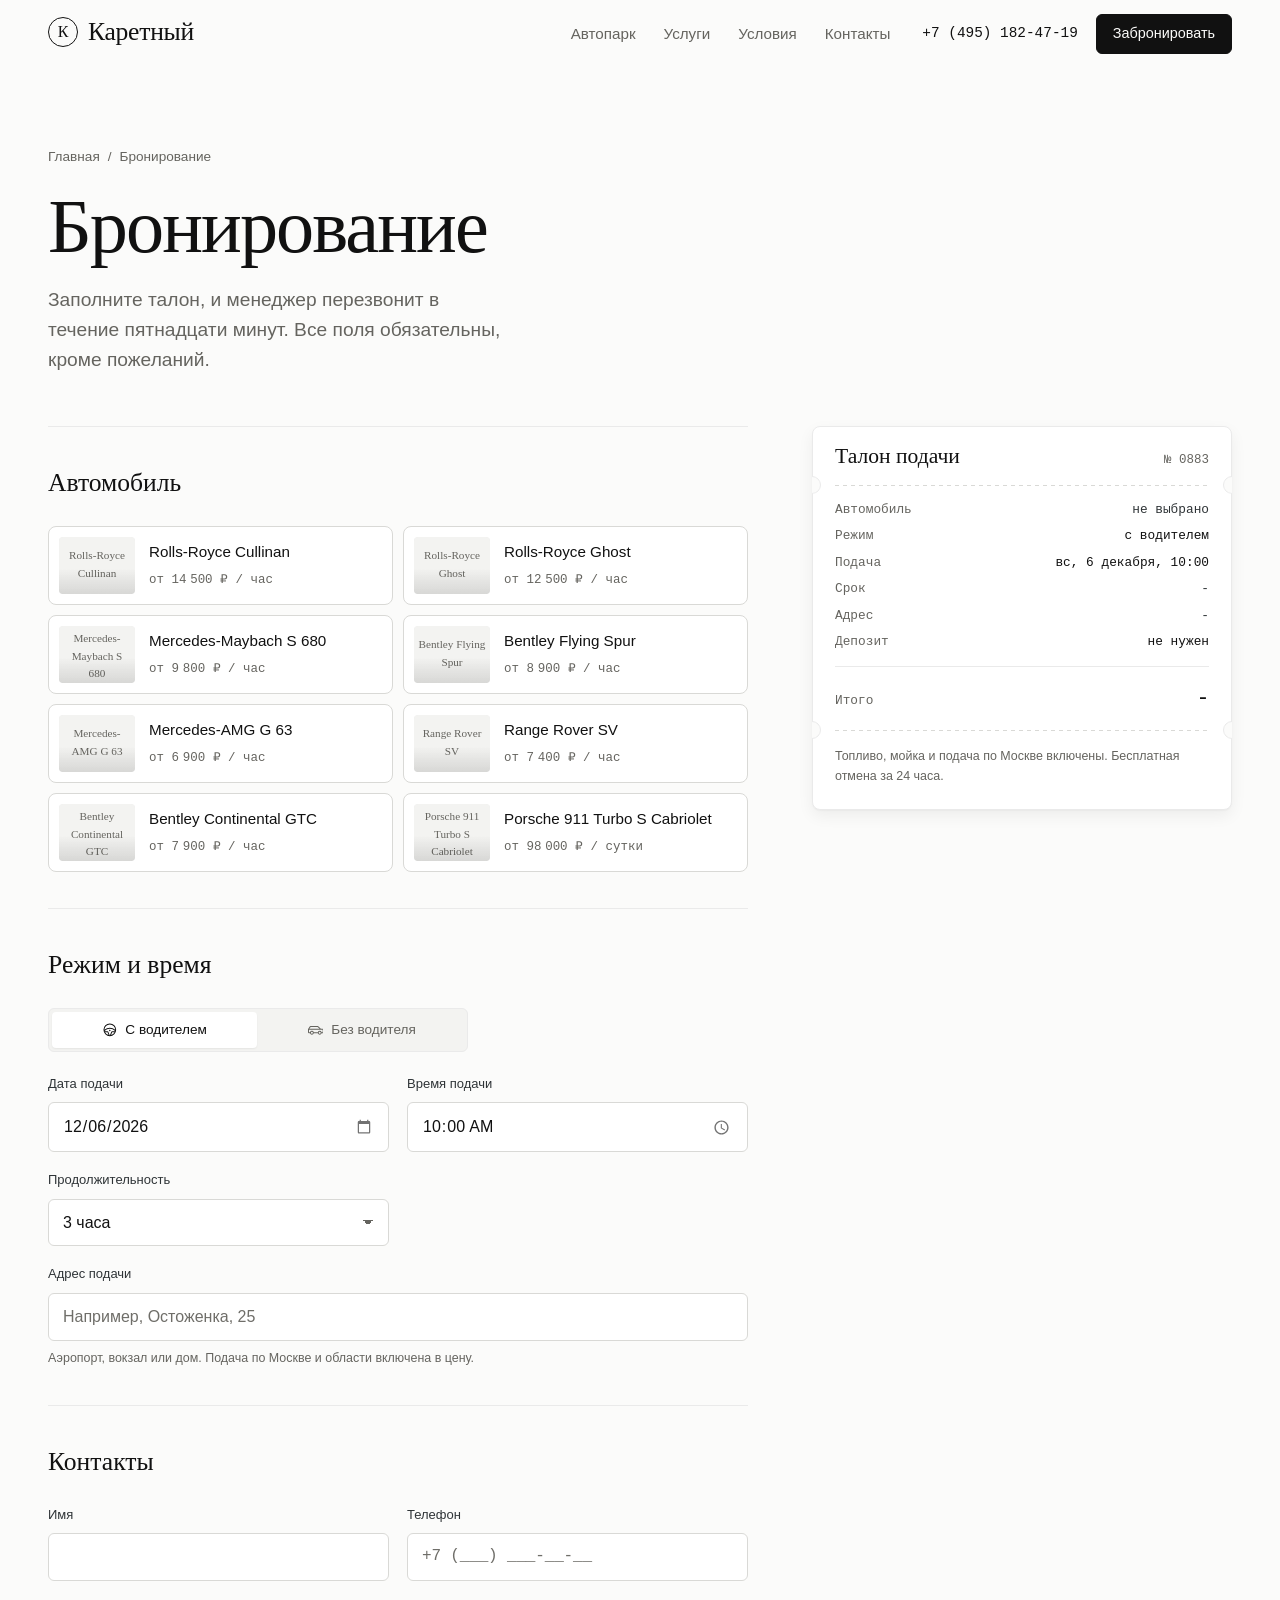
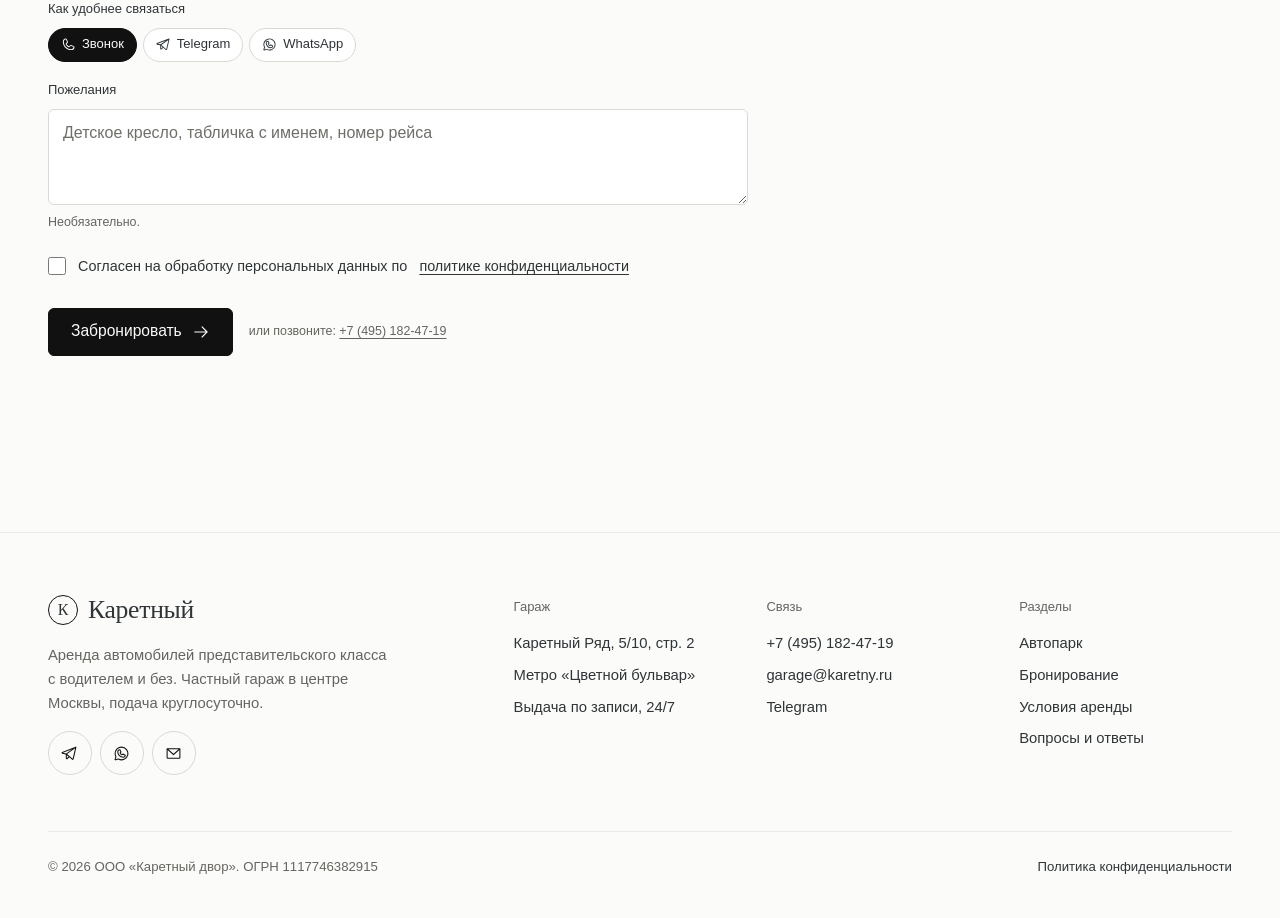
==== booking.html @ f40da9ba "Add Karetny premium car rental site Static HTML/CSS/JS site (no build step): home, fleet, car detail" ====
<!doctype html>
<html lang="ru">
<head>
<meta charset="utf-8">
<meta name="viewport" content="width=device-width, initial-scale=1, viewport-fit=cover">
<title>Бронирование | Каретный</title>
<meta name="description" content="Забронируйте автомобиль с водителем или без. Менеджер перезвонит в течение 15 минут.">
<meta name="theme-color" content="#fbfbfa" media="(prefers-color-scheme: light)">
<meta name="theme-color" content="#121315" media="(prefers-color-scheme: dark)">
<link rel="icon" href="data:image/svg+xml,%3Csvg xmlns='http://www.w3.org/2000/svg' viewBox='0 0 64 64'%3E%3Ccircle cx='32' cy='32' r='30' fill='%23fbfbfa' stroke='%23111' stroke-width='2'/%3E%3Ctext x='32' y='44' font-family='Georgia,serif' font-size='34' text-anchor='middle' fill='%23111'%3EК%3C/text%3E%3C/svg%3E">
<link rel="preload" href="assets/fonts/old-standard-tt-cyrillic-400-normal.woff2" as="font" type="font/woff2" crossorigin>
<link rel="preload" href="assets/fonts/onest-cyrillic-400-normal.woff2" as="font" type="font/woff2" crossorigin>
<link rel="stylesheet" href="assets/css/style.css">
<script>document.documentElement.classList.add("js");</script>
</head>
<body>
<a class="skip-link" href="#main">Перейти к содержанию</a>

<header class="site-header">
  <div class="container site-header__inner">
    <a class="wordmark" href="index.html" aria-label="Каретный, на главную"><span class="wordmark__mark" aria-hidden="true">К</span>Каретный</a>
    <nav class="nav" aria-label="Основная навигация">
      <a href="fleet.html">Автопарк</a>
      <a href="index.html#services">Услуги</a>
      <a href="terms.html">Условия</a>
      <a href="#contacts">Контакты</a>
    </nav>
    <div class="header-actions">
      <a class="header-phone" data-phone href="tel:+74951824719">+7 (495) 182-47-19</a>
      <a class="btn btn--sm" href="booking.html">Забронировать</a>
      <button class="menu-toggle" type="button" aria-controls="mobile-menu" aria-expanded="false"><span class="visually-hidden">Открыть меню</span></button>
    </div>
  </div>
</header>
<div class="mobile-menu" id="mobile-menu" inert>
  <a href="fleet.html">Автопарк</a>
  <a href="index.html#services">Услуги</a>
  <a href="terms.html">Условия</a>
  <a href="#contacts">Контакты</a>
  <a class="btn btn--block" href="booking.html">Забронировать</a>
  <a class="mobile-menu__phone" data-phone href="tel:+74951824719">+7 (495) 182-47-19</a>
</div>

<main id="main">
  <div class="container">
    <div class="page-head">
      <nav class="breadcrumbs" aria-label="Хлебные крошки"><a href="index.html">Главная</a><span aria-hidden="true">/</span><span aria-current="page">Бронирование</span></nav>
      <h1 class="display">Бронирование</h1>
      <p class="lead">Заполните талон, и менеджер перезвонит в течение пятнадцати минут. Все поля обязательны, кроме пожеланий.</p>
    </div>

    <div class="booking">
      <div>
        <form id="booking-form" novalidate>
          <div class="form-error-summary" role="alert"></div>

          <div class="form-block">
            <h2 class="form-block__title" id="car-title">Автомобиль</h2>
            <div class="field" data-field="car">
              <div class="car-picker" id="car-picker" role="radiogroup" aria-labelledby="car-title"></div>
              <p class="field__error" role="alert"></p>
            </div>
          </div>

          <div class="form-block">
            <h2 class="form-block__title">Режим и время</h2>
            <div class="segmented" role="radiogroup" aria-label="Режим аренды" style="max-width:420px">
              <label><input type="radio" name="mode" value="driver" checked><span><svg class="icon" aria-hidden="true"><use href="#i-steering-wheel"></use></svg>С водителем</span></label>
              <label><input type="radio" name="mode" value="self"><span><svg class="icon" aria-hidden="true"><use href="#i-car-profile"></use></svg>Без водителя</span></label>
            </div>
            <p class="field__hint" data-driver-note hidden>Этот автомобиль выдаётся только без водителя.</p>
            <div class="form-grid">
              <div class="field" data-field="date">
                <label class="field__label" for="b-date">Дата подачи</label>
                <input class="input" type="date" id="b-date" name="date" required>
                <p class="field__error" role="alert"></p>
              </div>
              <div class="field" data-field="time">
                <label class="field__label" for="b-time">Время подачи</label>
                <input class="input" type="time" id="b-time" name="time" step="900" required>
                <p class="field__error" role="alert"></p>
              </div>
              <div class="field">
                <label class="field__label" for="b-amount" data-amount-label>Продолжительность</label>
                <select class="select" id="b-amount" name="amount"></select>
              </div>
              <div class="field field--full" data-field="address">
                <label class="field__label" for="b-address">Адрес подачи</label>
                <input class="input" type="text" id="b-address" name="address" autocomplete="street-address" placeholder="Например, Остоженка, 25" required>
                <p class="field__hint">Аэропорт, вокзал или дом. Подача по Москве и области включена в цену.</p>
                <p class="field__error" role="alert"></p>
              </div>
            </div>
            <div class="field" data-field="license" data-self-block hidden>
              <label class="checkbox"><input type="checkbox" id="b-license" name="license"> Мне больше 25 лет, водительский стаж от 5 лет</label>
              <p class="field__error" role="alert"></p>
            </div>
          </div>

          <div class="form-block">
            <h2 class="form-block__title">Контакты</h2>
            <div class="form-grid">
              <div class="field" data-field="name">
                <label class="field__label" for="b-name">Имя</label>
                <input class="input" type="text" id="b-name" name="name" autocomplete="name" required>
                <p class="field__error" role="alert"></p>
              </div>
              <div class="field" data-field="phone">
                <label class="field__label" for="b-phone">Телефон</label>
                <input class="input mono" type="tel" id="b-phone" name="phone" autocomplete="tel" inputmode="tel" placeholder="+7 (___) ___-__-__" required>
                <p class="field__error" role="alert"></p>
              </div>
              <div class="field field--full">
                <span class="field__label" id="contact-label">Как удобнее связаться</span>
                <div class="chips" role="radiogroup" aria-labelledby="contact-label">
                  <label class="chip"><input type="radio" name="contact" value="phone" checked><span><svg class="icon" aria-hidden="true"><use href="#i-phone"></use></svg>Звонок</span></label>
                  <label class="chip"><input type="radio" name="contact" value="telegram"><span><svg class="icon" aria-hidden="true"><use href="#i-telegram-logo"></use></svg>Telegram</span></label>
                  <label class="chip"><input type="radio" name="contact" value="whatsapp"><span><svg class="icon" aria-hidden="true"><use href="#i-whatsapp-logo"></use></svg>WhatsApp</span></label>
                </div>
              </div>
              <div class="field field--full">
                <label class="field__label" for="b-comment">Пожелания</label>
                <textarea class="textarea" id="b-comment" name="comment" placeholder="Детское кресло, табличка с именем, номер рейса"></textarea>
                <p class="field__hint">Необязательно.</p>
              </div>
            </div>
            <div class="field" data-field="consent">
              <label class="checkbox"><input type="checkbox" id="b-consent" name="consent"> Согласен на обработку персональных данных по <a href="terms.html#privacy">политике конфиденциальности</a></label>
              <p class="field__error" role="alert"></p>
            </div>
            <div class="form-actions">
              <button class="btn" type="submit">Забронировать <svg class="icon icon--arrow" aria-hidden="true"><use href="#i-arrow-right"></use></svg></button>
              <span class="field__hint">или позвоните: <a data-phone href="tel:+74951824719">+7 (495) 182-47-19</a></span>
            </div>
          </div>
        </form>

        <div class="success" id="booking-success" aria-live="polite">
          <span class="success__icon"><svg class="icon icon--lg" aria-hidden="true"><use href="#i-check"></use></svg></span>
          <h2 class="h2">Заявка принята</h2>
          <p class="body-muted"><span data-success-car></span>, <span data-success-when></span>. Менеджер перезвонит на номер <span class="mono" data-success-phone></span> в течение пятнадцати минут и подтвердит подачу.</p>
          <div class="hero__actions">
            <a class="btn btn--ghost" href="fleet.html">Вернуться к автопарку</a>
          </div>
        </div>
      </div>

      <aside class="booking__aside" aria-label="Талон подачи">
        <div class="slip" id="booking-slip">
          <span class="slip__stamp" aria-hidden="true">ПРИНЯТО</span>
          <div class="slip__head">
            <span class="slip__title">Талон подачи</span>
            <span class="slip__no" data-slip-no>№ 0000</span>
          </div>
          <div class="slip__perf" aria-hidden="true"></div>
          <div class="slip__lines" aria-live="polite">
            <div class="slip__line" data-line="car"><span>Автомобиль</span><span>не выбрано</span></div>
            <div class="slip__line" data-line="mode"><span>Режим</span><span>-</span></div>
            <div class="slip__line" data-line="when"><span>Подача</span><span>-</span></div>
            <div class="slip__line" data-line="amount"><span>Срок</span><span>-</span></div>
            <div class="slip__line" data-line="address"><span>Адрес</span><span>-</span></div>
            <div class="slip__line" data-line="deposit"><span>Депозит</span><span>-</span></div>
            <div class="slip__total">
              <span class="slip__total-label">Итого</span>
              <span class="slip__total-value" data-total>-</span>
            </div>
          </div>
          <div class="slip__perf" aria-hidden="true"></div>
          <div class="slip__foot">
            <p class="slip__note">Топливо, мойка и подача по Москве включены. Бесплатная отмена за 24 часа.</p>
          </div>
        </div>
      </aside>
    </div>
  </div>
</main>

<footer class="site-footer" id="contacts">
  <div class="container">
    <div class="site-footer__grid">
      <div class="site-footer__about">
        <a class="wordmark" href="index.html" aria-label="Каретный, на главную"><span class="wordmark__mark" aria-hidden="true">К</span>Каретный</a>
        <p>Аренда автомобилей представительского класса с водителем и без. Частный гараж в центре Москвы, подача круглосуточно.</p>
        <div class="socials">
          <a data-telegram href="https://t.me/karetny_garage" aria-label="Написать в Telegram"><svg class="icon" aria-hidden="true"><use href="#i-telegram-logo"></use></svg></a>
          <a data-whatsapp href="https://wa.me/74951824719" aria-label="Написать в WhatsApp"><svg class="icon" aria-hidden="true"><use href="#i-whatsapp-logo"></use></svg></a>
          <a href="mailto:garage@karetny.ru" aria-label="Написать на почту"><svg class="icon" aria-hidden="true"><use href="#i-envelope-simple"></use></svg></a>
        </div>
      </div>
      <div>
        <h2>Гараж</h2>
        <ul>
          <li>Каретный Ряд, 5/10, стр. 2</li>
          <li>Метро «Цветной бульвар»</li>
          <li>Выдача по записи, 24/7</li>
        </ul>
      </div>
      <div>
        <h2>Связь</h2>
        <ul>
          <li><a data-phone href="tel:+74951824719">+7 (495) 182-47-19</a></li>
          <li><a data-email href="mailto:garage@karetny.ru">garage@karetny.ru</a></li>
          <li><a data-telegram href="https://t.me/karetny_garage">Telegram</a></li>
        </ul>
      </div>
      <div>
        <h2>Разделы</h2>
        <ul>
          <li><a href="fleet.html">Автопарк</a></li>
          <li><a href="booking.html">Бронирование</a></li>
          <li><a href="terms.html">Условия аренды</a></li>
          <li><a href="terms.html#faq">Вопросы и ответы</a></li>
        </ul>
      </div>
    </div>
    <div class="site-footer__bottom">
      <span>© <span data-year>2026</span> ООО «Каретный двор». ОГРН 1117746382915</span>
      <a href="terms.html#privacy">Политика конфиденциальности</a>
    </div>
  </div>
</footer>

<script src="assets/js/icons.js"></script>
<script src="assets/js/data.js"></script>
<script src="assets/js/main.js"></script>
</body>
</html>
---- assets/css/style.css ----
/* «Каретный» - stylesheet
   Fonts: Old Standard TT (display), Onest (UI), JetBrains Mono (slip data). All OFL, self-hosted. */

@font-face { font-family: "Old Standard"; src: url("../fonts/old-standard-tt-cyrillic-400-normal.woff2") format("woff2"); font-weight: 400; font-style: normal; font-display: swap; unicode-range: U+0301, U+0400-045F, U+0490-0491, U+04B0-04B1, U+2116; }
@font-face { font-family: "Old Standard"; src: url("../fonts/old-standard-tt-latin-400-normal.woff2") format("woff2"); font-weight: 400; font-style: normal; font-display: swap; unicode-range: U+0000-00FF, U+0131, U+0152-0153, U+02BB-02BC, U+02C6, U+02DA, U+02DC, U+2000-206F, U+20AC, U+2122, U+2212, U+FEFF, U+FFFD; }
@font-face { font-family: "Old Standard"; src: url("../fonts/old-standard-tt-cyrillic-400-italic.woff2") format("woff2"); font-weight: 400; font-style: italic; font-display: swap; unicode-range: U+0301, U+0400-045F, U+0490-0491, U+04B0-04B1, U+2116; }
@font-face { font-family: "Old Standard"; src: url("../fonts/old-standard-tt-latin-400-italic.woff2") format("woff2"); font-weight: 400; font-style: italic; font-display: swap; unicode-range: U+0000-00FF, U+0131, U+0152-0153, U+02BB-02BC, U+02C6, U+02DA, U+02DC, U+2000-206F, U+20AC, U+2122, U+2212, U+FEFF, U+FFFD; }
@font-face { font-family: "Old Standard"; src: url("../fonts/old-standard-tt-cyrillic-700-normal.woff2") format("woff2"); font-weight: 700; font-style: normal; font-display: swap; unicode-range: U+0301, U+0400-045F, U+0490-0491, U+04B0-04B1, U+2116; }
@font-face { font-family: "Old Standard"; src: url("../fonts/old-standard-tt-latin-700-normal.woff2") format("woff2"); font-weight: 700; font-style: normal; font-display: swap; unicode-range: U+0000-00FF, U+0131, U+0152-0153, U+02BB-02BC, U+02C6, U+02DA, U+02DC, U+2000-206F, U+20AC, U+2122, U+2212, U+FEFF, U+FFFD; }

@font-face { font-family: "Onest"; src: url("../fonts/onest-cyrillic-400-normal.woff2") format("woff2"); font-weight: 400; font-display: swap; unicode-range: U+0301, U+0400-045F, U+0490-0491, U+04B0-04B1, U+2116; }
@font-face { font-family: "Onest"; src: url("../fonts/onest-latin-400-normal.woff2") format("woff2"); font-weight: 400; font-display: swap; unicode-range: U+0000-00FF, U+0131, U+0152-0153, U+02BB-02BC, U+02C6, U+02DA, U+02DC, U+2000-206F, U+20AC, U+2122, U+2212, U+FEFF, U+FFFD; }
@font-face { font-family: "Onest"; src: url("../fonts/onest-latin-ext-400-normal.woff2") format("woff2"); font-weight: 400; font-display: swap; unicode-range: U+0100-02BA, U+20A0-20AB, U+20AD-20C0, U+2113; }
@font-face { font-family: "Onest"; src: url("../fonts/onest-cyrillic-500-normal.woff2") format("woff2"); font-weight: 500; font-display: swap; unicode-range: U+0301, U+0400-045F, U+0490-0491, U+04B0-04B1, U+2116; }
@font-face { font-family: "Onest"; src: url("../fonts/onest-latin-500-normal.woff2") format("woff2"); font-weight: 500; font-display: swap; unicode-range: U+0000-00FF, U+0131, U+0152-0153, U+02BB-02BC, U+02C6, U+02DA, U+02DC, U+2000-206F, U+20AC, U+2122, U+2212, U+FEFF, U+FFFD; }
@font-face { font-family: "Onest"; src: url("../fonts/onest-latin-ext-500-normal.woff2") format("woff2"); font-weight: 500; font-display: swap; unicode-range: U+0100-02BA, U+20A0-20AB, U+20AD-20C0, U+2113; }
@font-face { font-family: "Onest"; src: url("../fonts/onest-cyrillic-600-normal.woff2") format("woff2"); font-weight: 600; font-display: swap; unicode-range: U+0301, U+0400-045F, U+0490-0491, U+04B0-04B1, U+2116; }
@font-face { font-family: "Onest"; src: url("../fonts/onest-latin-600-normal.woff2") format("woff2"); font-weight: 600; font-display: swap; unicode-range: U+0000-00FF, U+0131, U+0152-0153, U+02BB-02BC, U+02C6, U+02DA, U+02DC, U+2000-206F, U+20AC, U+2122, U+2212, U+FEFF, U+FFFD; }
@font-face { font-family: "Onest"; src: url("../fonts/onest-latin-ext-600-normal.woff2") format("woff2"); font-weight: 600; font-display: swap; unicode-range: U+0100-02BA, U+20A0-20AB, U+20AD-20C0, U+2113; }

@font-face { font-family: "JetBrains Mono"; src: url("../fonts/jetbrains-mono-cyrillic-400-normal.woff2") format("woff2"); font-weight: 400; font-display: swap; unicode-range: U+0301, U+0400-045F, U+0490-0491, U+04B0-04B1, U+2116; }
@font-face { font-family: "JetBrains Mono"; src: url("../fonts/jetbrains-mono-latin-400-normal.woff2") format("woff2"); font-weight: 400; font-display: swap; unicode-range: U+0000-00FF, U+0131, U+0152-0153, U+02BB-02BC, U+02C6, U+02DA, U+02DC, U+2000-206F, U+20AC, U+2122, U+2212, U+FEFF, U+FFFD; }
@font-face { font-family: "JetBrains Mono"; src: url("../fonts/jetbrains-mono-latin-ext-400-normal.woff2") format("woff2"); font-weight: 400; font-display: swap; unicode-range: U+0100-02BA, U+20A0-20AB, U+20AD-20C0, U+2113; }
@font-face { font-family: "JetBrains Mono"; src: url("../fonts/jetbrains-mono-cyrillic-500-normal.woff2") format("woff2"); font-weight: 500; font-display: swap; unicode-range: U+0301, U+0400-045F, U+0490-0491, U+04B0-04B1, U+2116; }
@font-face { font-family: "JetBrains Mono"; src: url("../fonts/jetbrains-mono-latin-500-normal.woff2") format("woff2"); font-weight: 500; font-display: swap; unicode-range: U+0000-00FF, U+0131, U+0152-0153, U+02BB-02BC, U+02C6, U+02DA, U+02DC, U+2000-206F, U+20AC, U+2122, U+2212, U+FEFF, U+FFFD; }
@font-face { font-family: "JetBrains Mono"; src: url("../fonts/jetbrains-mono-latin-ext-500-normal.woff2") format("woff2"); font-weight: 500; font-display: swap; unicode-range: U+0100-02BA, U+20A0-20AB, U+20AD-20C0, U+2113; }

/* ---------- Tokens ---------- */
:root {
  --bg: #fbfbfa;
  --surface: #ffffff;
  --surface-2: #f3f3f1;
  --line: #eaeaea;
  --line-strong: #d9d9d6;
  --ink: #111111;
  --ink-2: #2f3437;
  --muted: #65645f;
  --accent: #2440b3;
  --ink-hover: #333333;
  --placeholder: #6f6e69;
  --accent-ink: #ffffff;
  --accent-soft: #e8ecfa;
  --error: #9f2f2d;
  --error-soft: #fdebec;
  --ok-soft: #edf3ec;
  --ok: #346538;
  --shadow: 0 1px 2px rgb(17 17 17 / 0.03), 0 8px 24px rgb(17 17 17 / 0.04);
  --shadow-lift: 0 1px 2px rgb(17 17 17 / 0.04), 0 6px 16px rgb(17 17 17 / 0.06);

  --font-display: "Old Standard", "Times New Roman", serif;
  --font-ui: "Onest", "Helvetica Neue", Arial, sans-serif;
  --font-mono: "JetBrains Mono", ui-monospace, "SF Mono", Menlo, monospace;

  --radius-card: 8px;
  --radius-control: 6px;

  --container: 1320px;
  --gutter: clamp(16px, 4vw, 48px);
  --section: clamp(88px, 11vw, 160px);
  --nav-h: 68px;
  --ease: cubic-bezier(0.16, 1, 0.3, 1);

  /* z-index scale */
  --z-header: 20;
  --z-menu: 30;
  --z-toast: 40;

  color-scheme: light;
}

@media (prefers-color-scheme: dark) {
  :root {
    --bg: #121315;
    --surface: #18191c;
    --surface-2: #1f2024;
    --line: #2a2b30;
    --line-strong: #3a3b41;
    --ink: #eeeeec;
    --ink-2: #d6d6d3;
    --muted: #a3a29d;
    --accent: #8ea2ff;
    --ink-hover: #d6d6d3;
    --placeholder: #8d8c87;
    --accent-ink: #0e1330;
    --accent-soft: #1d2340;
    --error: #ff9b98;
    --error-soft: #3a1d1e;
    --ok-soft: #1c2a1d;
    --ok: #9fd1a3;
    --shadow: 0 1px 2px rgb(0 0 0 / 0.3), 0 8px 24px rgb(0 0 0 / 0.25);
    --shadow-lift: 0 1px 2px rgb(0 0 0 / 0.3), 0 6px 16px rgb(0 0 0 / 0.35);
    color-scheme: dark;
  }
}

/* ---------- Base ---------- */
*, *::before, *::after { box-sizing: border-box; }
html { -webkit-text-size-adjust: 100%; scroll-padding-top: calc(var(--nav-h) + 16px); }
body {
  margin: 0;
  background: var(--bg);
  color: var(--ink-2);
  font-family: var(--font-ui);
  font-size: 16px;
  line-height: 1.6;
  font-feature-settings: "ss01", "cv11";
  -webkit-font-smoothing: antialiased;
  text-rendering: optimizeLegibility;
}
img { display: block; max-width: 100%; height: auto; }
a { color: inherit; text-decoration-thickness: 1px; text-underline-offset: 0.22em; }
button, input, select, textarea { font: inherit; color: inherit; }
h1, h2, h3, h4 { margin: 0; color: var(--ink); font-weight: 400; text-wrap: balance; }
p { margin: 0; text-wrap: pretty; }
ul, ol { margin: 0; padding: 0; list-style: none; }
::selection { background: var(--accent); color: var(--accent-ink); }
:focus-visible { outline: 2px solid var(--accent); outline-offset: 3px; border-radius: 2px; }
html { scrollbar-color: var(--line-strong) transparent; scrollbar-width: thin; }
::-webkit-scrollbar { width: 10px; height: 10px; }
::-webkit-scrollbar-thumb { background: var(--line-strong); border-radius: 10px; border: 3px solid var(--bg); }
::-webkit-scrollbar-track { background: transparent; }

.skip-link {
  position: absolute; left: 16px; top: -60px; z-index: 100;
  background: var(--ink); color: var(--bg); padding: 10px 16px; border-radius: var(--radius-control);
  text-decoration: none; transition: top 0.2s var(--ease);
}
.skip-link:focus { top: 12px; }

[hidden] { display: none !important; }
.visually-hidden {
  position: absolute !important; width: 1px; height: 1px; padding: 0; margin: -1px;
  overflow: hidden; clip: rect(0 0 0 0); white-space: nowrap; border: 0;
}

.container { width: 100%; max-width: var(--container); margin-inline: auto; padding-inline: var(--gutter); }
.mono { font-family: var(--font-mono); font-feature-settings: "zero" 0; font-variant-numeric: tabular-nums; letter-spacing: -0.01em; }
.icon { width: 1.15em; height: 1.15em; fill: currentColor; flex: none; }
.icon--lg { width: 1.5em; height: 1.5em; }

/* ---------- Type scale ---------- */
.display {
  font-family: var(--font-display);
  font-weight: 400;
  font-size: clamp(2.6rem, 1.4rem + 4.2vw, 5.4rem);
  line-height: 1.02;
  letter-spacing: -0.025em;
  color: var(--ink);
}
.display em { font-style: italic; }
.h2 {
  font-family: var(--font-display);
  font-size: clamp(2rem, 1.3rem + 2.4vw, 3.5rem);
  line-height: 1.08;
  letter-spacing: -0.02em;
}
.h3 {
  font-family: var(--font-display);
  font-size: clamp(1.5rem, 1.2rem + 0.9vw, 2rem);
  line-height: 1.15;
  letter-spacing: -0.015em;
}
.lead { font-size: clamp(1.05rem, 1rem + 0.3vw, 1.2rem); color: var(--muted); max-width: 46ch; line-height: 1.55; }
.body-muted { color: var(--muted); max-width: 62ch; }
.label {
  font-size: 0.8125rem; font-weight: 500; color: var(--ink-2);
}

/* ---------- Buttons ---------- */
.btn {
  --btn-bg: var(--ink);
  --btn-fg: var(--bg);
  display: inline-flex; align-items: center; justify-content: center; gap: 10px;
  min-height: 48px; padding: 0 22px;
  border: 1px solid var(--btn-bg); border-radius: var(--radius-control);
  background: var(--btn-bg); color: var(--btn-fg);
  font-weight: 500; font-size: 0.975rem; text-decoration: none; white-space: nowrap;
  cursor: pointer;
  transition: background-color 0.2s var(--ease), border-color 0.2s var(--ease), color 0.2s var(--ease), transform 0.15s var(--ease);
}
.btn:hover { --btn-bg: var(--ink-hover); }
.btn:active { transform: scale(0.98); }
.btn .icon { transition: transform 0.3s var(--ease); }
.btn:hover .icon--arrow { transform: translateX(3px); }
.btn--ghost { --btn-bg: transparent; --btn-fg: var(--ink); border-color: var(--line-strong); }
.btn--ghost:hover { --btn-bg: var(--surface-2); border-color: var(--line-strong); }
.btn--block { width: 100%; }
.btn--sm { min-height: 40px; padding: 0 16px; font-size: 0.9rem; }
.btn[disabled], .btn[aria-disabled="true"] { opacity: 0.45; cursor: not-allowed; transform: none; }

.link-arrow {
  display: inline-flex; align-items: center; gap: 8px; color: var(--ink); font-weight: 500; text-decoration: none;
  border-bottom: 1px solid var(--line-strong); padding-bottom: 2px;
  transition: border-color 0.2s var(--ease), gap 0.3s var(--ease);
}
.link-arrow:hover { border-color: var(--ink); gap: 12px; }

/* ---------- Header ---------- */
.site-header {
  position: sticky; top: 0; z-index: var(--z-header);
  background: color-mix(in srgb, var(--bg) 88%, transparent);
  -webkit-backdrop-filter: saturate(160%) blur(12px);
  backdrop-filter: saturate(160%) blur(12px);
  border-bottom: 1px solid transparent;
  transition: border-color 0.3s var(--ease);
}
.site-header.is-stuck { border-bottom-color: var(--line); }
.site-header__inner { height: var(--nav-h); display: flex; align-items: center; gap: 32px; }
.wordmark {
  display: inline-flex; align-items: baseline; gap: 10px; text-decoration: none; color: var(--ink);
  font-family: var(--font-display); font-size: 1.6rem; letter-spacing: -0.01em; line-height: 1;
}
.wordmark__mark {
  display: inline-grid; place-items: center; width: 30px; height: 30px; border-radius: 50%;
  border: 1px solid var(--ink); font-size: 1rem; transform: translateY(-3px);
}
.nav { display: flex; gap: 28px; margin-left: auto; }
.nav a {
  text-decoration: none; color: var(--muted); font-size: 0.95rem; font-weight: 500;
  transition: color 0.2s var(--ease); position: relative;
}
.nav a:hover, .nav a[aria-current="page"] { color: var(--ink); }
.nav a[aria-current="page"]::after {
  content: ""; position: absolute; left: 0; right: 0; bottom: -6px; height: 1px; background: var(--ink);
}
.header-actions { display: flex; align-items: center; gap: 18px; }
.header-phone { font-family: var(--font-mono); font-size: 0.9rem; color: var(--ink); text-decoration: none; white-space: nowrap; }
.header-phone:hover { text-decoration: underline; }
.menu-toggle {
  display: none; width: 44px; height: 44px; border: 1px solid var(--line-strong); border-radius: var(--radius-control);
  background: transparent; align-items: center; justify-content: center; cursor: pointer;
}
.mobile-menu {
  position: fixed; inset: var(--nav-h) 0 0 0; z-index: var(--z-menu);
  background: var(--bg); padding: 24px var(--gutter) 40px;
  display: flex; flex-direction: column; gap: 4px;
  opacity: 0; visibility: hidden; transform: translateY(-8px);
  transition: opacity 0.3s var(--ease), transform 0.3s var(--ease), visibility 0s linear 0.3s;
}
.mobile-menu.is-open { opacity: 1; visibility: visible; transform: none; transition-delay: 0s; }
.mobile-menu a:not(.btn) {
  font-family: var(--font-display); font-size: 2rem; color: var(--ink); text-decoration: none;
  padding: 12px 0; border-bottom: 1px solid var(--line);
}
.mobile-menu .btn { margin-top: 28px; }
.mobile-menu__phone { margin-top: 20px; font-family: var(--font-mono); color: var(--ink); }

@media (max-width: 1080px) {
  .header-phone { display: none; }
}
@media (max-width: 860px) {
  .nav, .header-actions .btn { display: none; }
  .menu-toggle { display: inline-flex; }
  .header-actions { margin-left: auto; }
}

/* ---------- Media frames ---------- */
.frame {
  position: relative; overflow: hidden; border-radius: var(--radius-card);
  background: var(--surface-2);
  isolation: isolate;
}
.frame img { width: 100%; height: 100%; object-fit: cover; }
.frame::after {
  /* faint warm grain so photography sits in the monochrome page */
  content: ""; position: absolute; inset: 0; pointer-events: none; z-index: 1;
  background: linear-gradient(180deg, rgb(17 17 17 / 0) 55%, rgb(17 17 17 / 0.12));
  mix-blend-mode: multiply;
}
.frame.is-missing img { display: none; }
.frame.is-missing::before {
  content: attr(data-label);
  position: absolute; inset: 0; display: grid; place-items: center; padding: 24px; text-align: center;
  font-family: var(--font-display); font-size: clamp(1.2rem, 1rem + 1vw, 2rem); color: var(--muted);
  background: var(--surface-2);
}

/* ---------- Hero ---------- */
.hero { padding-top: clamp(32px, 5vw, 72px); padding-bottom: clamp(56px, 7vw, 96px); }
.hero__grid {
  display: grid; grid-template-columns: minmax(0, 1.05fr) minmax(0, 1fr); gap: clamp(32px, 5vw, 80px);
  align-items: center;
}
.hero__copy { display: flex; flex-direction: column; gap: 28px; max-width: 640px; }
.hero__actions { display: flex; gap: 12px; flex-wrap: wrap; }
.hero__visual { position: relative; padding-bottom: 40px; padding-left: 18%; }
.hero__photo { aspect-ratio: 4 / 5; max-height: calc(100dvh - var(--nav-h) - 140px); min-height: 600px; width: 100%; }
.hero .hero__slip { position: absolute; left: 0; bottom: 0; width: min(360px, 78%); }

@media (max-width: 980px) {
  .hero__grid { grid-template-columns: 1fr; min-height: 0; }
  .hero__visual { padding-bottom: 0; padding-left: 0; }
  .hero__photo { aspect-ratio: 16 / 11; min-height: 0; max-height: none; }
  .hero .hero__slip { position: relative; left: auto; bottom: auto; width: calc(100% - 32px); margin: -48px auto 0; }
}

/* ---------- The call slip (talon) ---------- */
.slip {
  --hole: 9px;
  position: relative;
  background: var(--surface);
  border: 1px solid var(--line);
  border-radius: var(--radius-card);
  box-shadow: var(--shadow-lift);
  font-size: 0.9rem;
}
.slip__head {
  display: flex; justify-content: space-between; align-items: baseline; gap: 12px;
  padding: 18px 22px 14px;
}
.slip__title { font-family: var(--font-display); font-size: 1.35rem; color: var(--ink); line-height: 1.1; }
.slip__no { font-family: var(--font-mono); font-size: 0.78rem; color: var(--muted); }
.slip__perf {
  position: relative; height: 1px; margin: 0 22px;
  background-image: linear-gradient(90deg, var(--line-strong) 50%, transparent 50%);
  background-size: 8px 1px;
}
.slip__perf::before, .slip__perf::after {
  content: ""; position: absolute; top: calc(var(--hole) * -1); width: calc(var(--hole) * 2); height: calc(var(--hole) * 2);
  border-radius: 50%; background: var(--bg); border: 1px solid var(--line);
}
.slip__perf::before { left: calc(-22px - var(--hole) - 1px); clip-path: inset(0 0 0 50%); }
.slip__perf::after { right: calc(-22px - var(--hole) - 1px); clip-path: inset(0 50% 0 0); }
.hero .slip__perf::before, .hero .slip__perf::after { background: var(--bg); }
.slip__body { padding: 16px 22px 20px; display: grid; gap: 14px; }
.slip__row { display: grid; gap: 8px; }
.slip__row-label { font-size: 0.75rem; color: var(--muted); font-weight: 500; }
.slip__lines { padding: 14px 22px; display: grid; gap: 6px; font-family: var(--font-mono); font-size: 0.8rem; }
.slip__line { display: flex; justify-content: space-between; gap: 16px; color: var(--ink-2); }
.slip__line span:first-child { color: var(--muted); }
.slip__line span:last-child { text-align: right; }
.slip__line.is-filled span:last-child { color: var(--ink); }
.slip__total {
  display: flex; justify-content: space-between; align-items: baseline; gap: 12px;
  padding: 14px 0 0; border-top: 1px solid var(--line); margin-top: 8px;
}
.slip__total-label { font-size: 0.8rem; color: var(--muted); }
.slip__total-value { font-family: var(--font-mono); font-size: 1.35rem; color: var(--ink); font-weight: 500; letter-spacing: -0.02em; }
.slip__foot { padding: 16px 22px 22px; display: grid; gap: 10px; }
.slip__note { font-size: 0.78rem; color: var(--muted); }

.flash { animation: flash 0.6s var(--ease); }
@keyframes flash {
  from { background-color: var(--accent-soft); }
  to { background-color: transparent; }
}

/* Choice chips (radio based) */
.chips { display: flex; flex-wrap: wrap; gap: 6px; }
.chip { position: relative; }
.chip input { position: absolute; opacity: 0; inset: 0; margin: 0; cursor: pointer; }
.chip span {
  display: inline-flex; align-items: center; gap: 6px; min-height: 34px; padding: 0 12px;
  border: 1px solid var(--line-strong); border-radius: 999px; font-size: 0.8125rem; color: var(--ink-2); min-width: 44px; justify-content: center;
  background: var(--surface);
  transition: border-color 0.2s var(--ease), background-color 0.2s var(--ease), color 0.2s var(--ease);
  white-space: nowrap;
}
.chip input:hover + span { border-color: var(--ink); }
.chip input:checked + span { background: var(--ink); border-color: var(--ink); color: var(--bg); }
.chip input:focus-visible + span { outline: 2px solid var(--accent); outline-offset: 2px; }

/* Segmented toggle */
.segmented {
  display: grid; grid-template-columns: 1fr 1fr; padding: 3px; gap: 3px;
  background: var(--surface-2); border-radius: var(--radius-control); border: 1px solid var(--line);
}
.segmented label { position: relative; }
.segmented input { position: absolute; opacity: 0; inset: 0; margin: 0; cursor: pointer; }
.segmented span {
  display: flex; align-items: center; justify-content: center; gap: 8px; min-height: 36px; padding: 0 10px;
  border-radius: 4px; font-size: 0.85rem; color: var(--muted); font-weight: 500;
  transition: background-color 0.2s var(--ease), color 0.2s var(--ease), box-shadow 0.2s var(--ease);
  white-space: nowrap;
}
.segmented input:checked + span { background: var(--surface); color: var(--ink); box-shadow: 0 1px 2px rgb(17 17 17 / 0.06); }
.segmented input:focus-visible + span { outline: 2px solid var(--accent); outline-offset: 1px; }

/* ---------- Form fields ---------- */
.field { display: grid; gap: 8px; }
.field__label { font-size: 0.8125rem; font-weight: 500; color: var(--ink-2); }
.field__hint { font-size: 0.78rem; color: var(--muted); }
.field__error { font-size: 0.78rem; color: var(--error); display: none; }
.field.is-invalid .field__error { display: block; }
.input, .select, .textarea {
  width: 100%; min-height: 46px; padding: 10px 14px;
  border: 1px solid var(--line-strong); border-radius: var(--radius-control);
  background: var(--surface); color: var(--ink);
  transition: border-color 0.2s var(--ease), box-shadow 0.2s var(--ease);
  caret-color: var(--accent);
}
.input--sm { min-height: 40px; padding: 8px 12px; font-size: 0.875rem; }
.textarea { min-height: 96px; resize: vertical; }
.select {
  appearance: none; -webkit-appearance: none; padding-right: 40px; cursor: pointer;
  background-image: linear-gradient(45deg, transparent 50%, var(--muted) 50%), linear-gradient(135deg, var(--muted) 50%, transparent 50%);
  background-position: calc(100% - 20px) 50%, calc(100% - 15px) 50%;
  background-size: 5px 5px, 5px 5px; background-repeat: no-repeat;
}
.input::placeholder, .textarea::placeholder { color: var(--placeholder); opacity: 1; }
.input:hover, .select:hover, .textarea:hover { border-color: var(--muted); }
.input:focus, .select:focus, .textarea:focus { outline: none; border-color: var(--accent); box-shadow: 0 0 0 3px var(--accent-soft); }
.field.is-invalid .input, .field.is-invalid .select, .field.is-invalid .textarea { border-color: var(--error); }
.field-pair { display: grid; grid-template-columns: 1fr 1fr; gap: 10px; }
input[type="date"]::-webkit-calendar-picker-indicator, input[type="time"]::-webkit-calendar-picker-indicator { opacity: 0.55; cursor: pointer; }
@media (prefers-color-scheme: dark) {
  input[type="date"]::-webkit-calendar-picker-indicator, input[type="time"]::-webkit-calendar-picker-indicator { filter: invert(1); }
}

/* ---------- Sections ---------- */
.section { padding-block: var(--section); }
.section--tight { padding-block: calc(var(--section) * 0.6); }
.section-head { display: grid; gap: 18px; margin-bottom: clamp(40px, 5vw, 64px); max-width: 760px; }
.rule { border: 0; border-top: 1px solid var(--line); margin: 0; }

/* Fleet bento (home) */
.bento {
  display: grid; gap: 16px;
  grid-template-columns: repeat(12, minmax(0, 1fr));
  grid-auto-rows: minmax(0, auto);
}
.bento__cell { grid-column: span 4; }
.bento__cell--hero { grid-column: span 8; grid-row: span 2; }
.bento__cell--wide { grid-column: span 6; }
@media (max-width: 980px) {
  .bento__cell, .bento__cell--hero, .bento__cell--wide { grid-column: span 6; grid-row: auto; }
  .bento__cell--hero { grid-column: span 12; }
}
@media (max-width: 640px) {
  .bento { grid-template-columns: 1fr; }
  .bento__cell, .bento__cell--hero, .bento__cell--wide { grid-column: auto; }
}

/* Car card */
.car-card {
  position: relative; display: flex; flex-direction: column; height: 100%;
  background: var(--surface); border: 1px solid var(--line); border-radius: var(--radius-card);
  overflow: hidden; text-decoration: none; color: inherit;
  transition: box-shadow 0.3s var(--ease), border-color 0.3s var(--ease), transform 0.3s var(--ease);
}
.car-card:hover { box-shadow: var(--shadow-lift); border-color: var(--line-strong); }
.car-card .frame { border-radius: 0; aspect-ratio: 16 / 10; }
.car-card--hero .frame { aspect-ratio: auto; flex: 1; min-height: 360px; }
.car-card .frame img { transition: transform 1.2s var(--ease); }
.car-card:hover .frame img { transform: scale(1.03); }
.car-card__body { padding: 20px 22px 22px; display: grid; gap: 6px; }
.car-card__top { display: flex; justify-content: space-between; align-items: baseline; gap: 16px; }
.car-card__name { font-family: var(--font-display); font-size: 1.45rem; color: var(--ink); line-height: 1.15; }
.car-card--hero .car-card__name { font-size: clamp(1.8rem, 1.4rem + 1vw, 2.4rem); }
.car-card__meta { font-size: 0.875rem; color: var(--muted); }
.car-card__price { font-family: var(--font-mono); font-size: 0.9rem; color: var(--ink); white-space: nowrap; }
.car-card__price small { color: var(--muted); font-size: 0.78rem; }
.car-card__go {
  display: inline-grid; place-items: center; width: 36px; height: 36px; border-radius: 50%;
  border: 1px solid var(--line-strong); color: var(--ink); flex: none;
  transition: background-color 0.25s var(--ease), color 0.25s var(--ease), border-color 0.25s var(--ease);
}
.car-card:hover .car-card__go { background: var(--ink); color: var(--bg); border-color: var(--ink); }

/* Tag */
.tag {
  display: inline-flex; align-items: center; min-height: 22px; padding: 0 9px; border-radius: 999px;
  font-size: 0.7rem; font-weight: 500; text-transform: uppercase; letter-spacing: 0.05em;
  background: var(--surface-2); color: var(--ink-2);
}
.tag--accent { background: var(--accent-soft); color: var(--accent); }

/* Process timeline */
.timeline {
  display: grid; grid-template-columns: repeat(4, minmax(0, 1fr)); gap: 0;
  position: relative;
}
.timeline::before {
  content: ""; position: absolute; left: 0; right: 0; top: 17px; height: 1px; background: var(--line-strong);
}
.timeline__step { position: relative; padding-right: 28px; display: grid; gap: 12px; align-content: start; }
.timeline__time {
  position: relative; justify-self: start; z-index: 1;
  font-family: var(--font-mono); font-size: 0.8rem; color: var(--ink);
  background: var(--bg); border: 1px solid var(--line-strong); border-radius: 999px; padding: 6px 12px;
}
.timeline__step:last-child .timeline__time { background: var(--ink); color: var(--bg); border-color: var(--ink); }
.timeline__title { font-family: var(--font-display); font-size: 1.5rem; color: var(--ink); margin-top: 12px; }
.timeline__text { color: var(--muted); font-size: 0.95rem; max-width: 30ch; }
@media (max-width: 860px) {
  .timeline { grid-template-columns: 1fr; gap: 36px; padding-left: 0; }
  .timeline::before { display: none; }
  .timeline__step { padding-left: 0; padding-right: 0; }
  .timeline__title { margin-top: 0; }
}

/* Services: index rows with photo reveal */
.services { border-top: 1px solid var(--line); }
.service {
  display: grid; grid-template-columns: minmax(0, 5fr) minmax(0, 5fr) minmax(0, 2fr); gap: 32px; align-items: start;
  padding: 36px 0; border-bottom: 1px solid var(--line);
}
.service__name { font-family: var(--font-display); font-size: clamp(1.7rem, 1.3rem + 1.4vw, 2.7rem); line-height: 1.08; color: var(--ink); letter-spacing: -0.015em; }
.service__text { color: var(--muted); max-width: 46ch; padding-top: 6px; }
.service__price { font-family: var(--font-mono); font-size: 0.9rem; color: var(--ink); text-align: right; padding-top: 8px; white-space: nowrap; }
@media (max-width: 860px) {
  .service { grid-template-columns: 1fr; gap: 10px; padding: 28px 0; }
  .service__price { text-align: left; padding-top: 4px; }
}

/* Garage split (image + quote) */
.garage { display: grid; grid-template-columns: minmax(0, 7fr) minmax(0, 5fr); gap: clamp(32px, 5vw, 80px); align-items: end; }
.garage__photo { aspect-ratio: 4 / 3; }
.garage__quote { display: grid; gap: 28px; }
.quote {
  font-family: var(--font-display); font-size: clamp(1.5rem, 1.2rem + 1vw, 2.1rem); line-height: 1.32; color: var(--ink);
  letter-spacing: -0.01em; margin: 0;
}
.quote-by { display: flex; align-items: center; gap: 14px; }
.quote-by__mono {
  width: 44px; height: 44px; border-radius: 50%; display: grid; place-items: center;
  background: var(--surface-2); border: 1px solid var(--line); font-family: var(--font-display); color: var(--ink); font-size: 1.1rem;
}
.quote-by__name { color: var(--ink); font-weight: 500; font-size: 0.95rem; }
.quote-by__role { color: var(--muted); font-size: 0.85rem; }
@media (max-width: 860px) { .garage { grid-template-columns: 1fr; } }

/* Reviews strip (horizontal scroll-snap) */
.reviews {
  display: grid; grid-auto-flow: column; grid-auto-columns: minmax(300px, 1fr); gap: 16px;
  overflow-x: auto; scroll-snap-type: x mandatory; padding-bottom: 8px;
  scrollbar-width: thin;
}
.review {
  margin: 0; scroll-snap-align: start; background: var(--surface); border: 1px solid var(--line); border-radius: var(--radius-card);
  padding: 28px; display: grid; gap: 22px; align-content: space-between;
}
.review__text { margin: 0; color: var(--ink-2); font-size: 1rem; line-height: 1.6; }
.review__meta { font-size: 0.85rem; color: var(--muted); }
.review__meta strong { color: var(--ink); font-weight: 500; display: block; }
@media (max-width: 640px) { .reviews { grid-auto-columns: 86%; } }

/* FAQ accordion */
.faq { max-width: 880px; }
.faq details { border-bottom: 1px solid var(--line); }
.faq summary {
  list-style: none; cursor: pointer; display: flex; justify-content: space-between; align-items: center; gap: 24px;
  padding: 24px 0; font-size: 1.1rem; color: var(--ink); font-weight: 500;
}
.faq summary::-webkit-details-marker { display: none; }
.faq summary .icon { transition: transform 0.3s var(--ease); color: var(--muted); }
.faq details[open] summary .icon { transform: rotate(45deg); }
.faq__answer { padding: 0 0 26px; color: var(--muted); max-width: 66ch; }
.faq__answer p + p { margin-top: 10px; }

/* Closing call */
.closing {
  display: grid; grid-template-columns: minmax(0, 1fr) auto; gap: 40px; align-items: end;
  padding: clamp(40px, 6vw, 80px); border: 1px solid var(--line); border-radius: var(--radius-card);
  background:
    radial-gradient(120% 140% at 100% 0%, color-mix(in srgb, var(--accent) 7%, transparent), transparent 55%),
    var(--surface);
}
.closing__actions { display: flex; flex-direction: column; gap: 14px; align-items: flex-end; }
.closing__phone { font-family: var(--font-mono); font-size: 1.1rem; color: var(--ink); text-decoration: none; }
.closing__phone:hover { text-decoration: underline; }
@media (max-width: 860px) {
  .closing { grid-template-columns: 1fr; }
  .closing__actions { align-items: flex-start; }
}

/* ---------- Footer ---------- */
.site-footer { border-top: 1px solid var(--line); padding: 64px 0 40px; margin-top: var(--section); font-size: 0.925rem; }
.site-footer__grid { display: grid; grid-template-columns: minmax(0, 2fr) repeat(3, minmax(0, 1fr)); gap: 40px; }
.site-footer h2 { font-family: var(--font-ui); font-size: 0.8125rem; font-weight: 500; color: var(--muted); margin-bottom: 14px; }
.site-footer ul { display: grid; gap: 8px; }
.site-footer a { text-decoration: none; color: var(--ink-2); }
.site-footer a:hover { color: var(--ink); text-decoration: underline; }
.site-footer__about { display: grid; gap: 16px; align-content: start; max-width: 340px; color: var(--muted); }
.site-footer__bottom {
  display: flex; justify-content: space-between; gap: 24px; flex-wrap: wrap;
  margin-top: 56px; padding-top: 24px; border-top: 1px solid var(--line); color: var(--muted); font-size: 0.825rem;
}
.socials { display: flex; gap: 8px; }
.socials a {
  display: inline-grid; place-items: center; width: 44px; height: 44px; border: 1px solid var(--line-strong); border-radius: 50%;
  color: var(--ink); transition: background-color 0.2s var(--ease), color 0.2s var(--ease);
}
.socials a:hover { background: var(--ink); color: var(--bg); text-decoration: none; }
@media (max-width: 860px) {
  .site-footer__grid { grid-template-columns: 1fr 1fr; }
  .site-footer__about { grid-column: 1 / -1; }
}

/* ---------- Page head (inner pages) ---------- */
.page-head { padding-top: clamp(40px, 6vw, 88px); padding-bottom: clamp(32px, 4vw, 56px); display: grid; gap: 20px; }
.breadcrumbs { display: flex; gap: 8px; font-size: 0.85rem; color: var(--muted); flex-wrap: wrap; }
.breadcrumbs a { color: var(--muted); text-decoration: none; }
.breadcrumbs a:hover { color: var(--ink); text-decoration: underline; }

/* ---------- Fleet page ---------- */
.toolbar {
  display: flex; justify-content: space-between; align-items: center; gap: 16px; flex-wrap: wrap;
  padding: 16px 0; border-top: 1px solid var(--line); border-bottom: 1px solid var(--line); margin-bottom: 32px;
}
.toolbar__right { display: flex; gap: 12px; align-items: center; flex-wrap: wrap; }
.toolbar .segmented { min-width: 280px; }
.toolbar .select { min-height: 42px; width: auto; }
.fleet-grid { display: grid; grid-template-columns: repeat(3, minmax(0, 1fr)); gap: 16px; }
.fleet-grid > .car-card:first-child { grid-column: span 2; }
.fleet-grid > .car-card:first-child .frame { aspect-ratio: 16 / 8; }
@media (max-width: 980px) {
  .fleet-grid { grid-template-columns: 1fr 1fr; }
  .fleet-grid > .car-card:first-child { grid-column: span 2; }
}
@media (max-width: 640px) {
  .fleet-grid { grid-template-columns: 1fr; }
  .fleet-grid > .car-card:first-child { grid-column: auto; }
  .fleet-grid > .car-card:first-child .frame { aspect-ratio: 16 / 10; }
  .toolbar .segmented { min-width: 0; width: 100%; }
  .toolbar__right { width: 100%; }
  .toolbar .select { width: 100%; }
}
.empty {
  grid-column: 1 / -1; padding: 64px 24px; text-align: center; border: 1px dashed var(--line-strong); border-radius: var(--radius-card);
  display: grid; gap: 14px; justify-items: center; color: var(--muted);
}
.empty h2 { font-family: var(--font-display); font-size: 1.6rem; color: var(--ink); }

/* Skeleton */
.skeleton { background: var(--surface); border: 1px solid var(--line); border-radius: var(--radius-card); overflow: hidden; }
.skeleton__img { aspect-ratio: 16 / 10; background: var(--surface-2); }
.skeleton__line { height: 12px; margin: 18px 22px 0; border-radius: 4px; background: var(--surface-2); }
.skeleton__line:last-child { width: 40%; margin-bottom: 22px; }

/* ---------- Car page ---------- */
.car-layout { display: grid; grid-template-columns: minmax(0, 1fr) 400px; gap: clamp(32px, 4vw, 64px); align-items: start; }
.car-layout__aside { position: sticky; top: calc(var(--nav-h) + 24px); }
.car-gallery { display: grid; gap: 12px; }
.car-gallery__main { aspect-ratio: 16 / 10; }
.car-gallery__thumbs { display: grid; grid-template-columns: repeat(3, minmax(0, 1fr)); gap: 12px; }
.car-gallery__thumbs button {
  padding: 0; border: 1px solid var(--line); border-radius: var(--radius-card); background: none; cursor: pointer; overflow: hidden;
  aspect-ratio: 16 / 10; transition: border-color 0.2s var(--ease), opacity 0.2s var(--ease); opacity: 0.7;
}
.car-gallery__thumbs button[aria-pressed="true"] { border-color: var(--ink); opacity: 1; }
.car-gallery__thumbs button:hover { opacity: 1; }
.car-gallery__thumbs .frame { height: 100%; border-radius: 0; }
.car-gallery__thumbs .frame.is-missing::before, .car-card .frame.is-missing::before { font-size: 1rem; }
.car-card--hero .frame.is-missing::before { font-size: 1.6rem; }
.car-intro { display: grid; gap: 16px; margin-top: 48px; max-width: 680px; }
.spec-groups { display: grid; grid-template-columns: repeat(3, minmax(0, 1fr)); gap: 16px; margin-top: 48px; }
.spec-group { background: var(--surface); border: 1px solid var(--line); border-radius: var(--radius-card); padding: 24px; display: grid; gap: 18px; align-content: start; }
.spec-group h3 { font-family: var(--font-ui); font-size: 0.875rem; font-weight: 500; color: var(--muted); display: flex; align-items: center; gap: 8px; }
.spec { display: grid; gap: 2px; }
.spec__value { font-family: var(--font-display); font-size: 1.6rem; color: var(--ink); line-height: 1.15; }
.spec__label { font-size: 0.85rem; color: var(--muted); }
.included { margin-top: 48px; display: grid; gap: 18px; }
.included ul { display: grid; grid-template-columns: 1fr 1fr; gap: 12px 32px; }
.included li { display: flex; gap: 12px; align-items: flex-start; color: var(--ink-2); }
.included li .icon { color: var(--accent); margin-top: 3px; }
@media (max-width: 1080px) {
  .car-layout { grid-template-columns: 1fr; }
  .car-layout__aside { position: static; }
  .spec-groups { grid-template-columns: 1fr 1fr; }
}
@media (max-width: 640px) {
  .spec-groups { grid-template-columns: 1fr; }
  .included ul { grid-template-columns: 1fr; }
}
.more-cars { display: grid; grid-template-columns: repeat(3, minmax(0, 1fr)); gap: 16px; }
@media (max-width: 980px) { .more-cars { grid-template-columns: 1fr 1fr; } }
@media (max-width: 640px) { .more-cars { grid-template-columns: 1fr; } }

/* ---------- Booking page ---------- */
.booking { display: grid; grid-template-columns: minmax(0, 1fr) 420px; gap: clamp(32px, 5vw, 80px); align-items: start; }
.booking__aside { position: sticky; top: calc(var(--nav-h) + 24px); }
.form-block { display: grid; gap: 22px; padding: 36px 0; border-top: 1px solid var(--line); }
.form-block:first-child { border-top: 0; padding-top: 0; }
.form-block__title { font-family: var(--font-display); font-size: 1.6rem; color: var(--ink); }
.form-grid { display: grid; grid-template-columns: 1fr 1fr; gap: 18px; }
.form-grid .field--full { grid-column: 1 / -1; }
.car-picker { display: grid; grid-template-columns: repeat(2, minmax(0, 1fr)); gap: 10px; }
.car-option { position: relative; }
.car-option input { position: absolute; opacity: 0; inset: 0; margin: 0; cursor: pointer; z-index: 1; }
.car-option__box {
  display: grid; grid-template-columns: 76px 1fr; gap: 14px; align-items: center; padding: 10px;
  border: 1px solid var(--line-strong); border-radius: var(--radius-card); background: var(--surface);
  transition: border-color 0.2s var(--ease), box-shadow 0.2s var(--ease);
}
.car-option__box .frame { aspect-ratio: 4 / 3; border-radius: 4px; }
.car-option__box .frame.is-missing::before { font-size: 0.7rem; padding: 4px; }
.car-option__name { color: var(--ink); font-weight: 500; font-size: 0.95rem; line-height: 1.3; }
.car-option__price { font-family: var(--font-mono); font-size: 0.78rem; color: var(--muted); }
.car-option input:hover + .car-option__box { border-color: var(--muted); }
.car-option input:checked + .car-option__box { border-color: var(--ink); box-shadow: inset 0 0 0 1px var(--ink); }
.car-option input:focus-visible + .car-option__box { outline: 2px solid var(--accent); outline-offset: 2px; }
.checkbox { display: flex; gap: 12px; align-items: flex-start; cursor: pointer; font-size: 0.9rem; color: var(--ink-2); }
.checkbox input { width: 18px; height: 18px; margin: 2px 0 0; accent-color: var(--ink); flex: none; }
.form-actions { display: flex; gap: 16px; align-items: center; flex-wrap: wrap; padding-top: 8px; }
.form-error-summary {
  display: none; padding: 14px 16px; border-radius: var(--radius-control); background: var(--error-soft); color: var(--error); font-size: 0.9rem;
}
.form-error-summary.is-visible { display: block; }
@media (max-width: 1080px) {
  .booking { grid-template-columns: 1fr; }
  .booking__aside { position: static; order: -1; }
}
@media (max-width: 640px) {
  .form-grid, .car-picker, .field-pair { grid-template-columns: 1fr; }
}

/* Stamp */
.slip__stamp {
  position: absolute; left: 96px; bottom: 74px; z-index: 2; pointer-events: none;
  padding: 8px 16px; border: 2px solid var(--accent); border-radius: 6px; color: var(--accent);
  font-family: var(--font-mono); font-weight: 500; font-size: 1.05rem; letter-spacing: 0.12em;
  transform: rotate(-8deg) scale(1); opacity: 0; mix-blend-mode: multiply;
}
@media (prefers-color-scheme: dark) { .slip__stamp { mix-blend-mode: normal; } }
.slip.is-stamped .slip__stamp { opacity: 0.92; animation: stamp 0.55s var(--ease) both; }
@keyframes stamp {
  0% { opacity: 0; transform: rotate(-8deg) scale(1.6); }
  60% { opacity: 1; transform: rotate(-8deg) scale(0.96); }
  100% { opacity: 0.92; transform: rotate(-8deg) scale(1); }
}
.success {
  display: none; gap: 20px; padding: 40px; border: 1px solid var(--line); border-radius: var(--radius-card); background: var(--surface);
}
.success.is-visible { display: grid; }
.success:focus { outline: none; }
.success__icon { width: 48px; height: 48px; border-radius: 50%; display: grid; place-items: center; background: var(--ok-soft); color: var(--ok); }

/* ---------- Terms page ---------- */
.terms-layout { display: grid; grid-template-columns: 240px minmax(0, 1fr); gap: clamp(32px, 6vw, 96px); align-items: start; }
.terms-nav { position: sticky; top: calc(var(--nav-h) + 24px); display: grid; gap: 4px; }
.terms-nav a {
  text-decoration: none; color: var(--muted); font-size: 0.925rem; padding: 6px 0 6px 14px; border-left: 1px solid var(--line);
  transition: color 0.2s var(--ease), border-color 0.2s var(--ease);
}
.terms-nav a:hover, .terms-nav a.is-active { color: var(--ink); border-left-color: var(--ink); }
.terms-section { padding-bottom: 64px; margin-bottom: 64px; border-bottom: 1px solid var(--line); display: grid; gap: 28px; }
.terms-section:last-child { border-bottom: 0; }
.req-grid { display: grid; grid-template-columns: 1fr 1fr; gap: 16px; }
.req {
  padding: 24px; border: 1px solid var(--line); border-radius: var(--radius-card); background: var(--surface); display: grid; gap: 8px;
}
.req__value { font-family: var(--font-display); font-size: 2rem; color: var(--ink); line-height: 1.1; }
.req__label { color: var(--muted); font-size: 0.925rem; }
.req--tint { background: var(--accent-soft); border-color: transparent; }
.req--tint .req__value { color: var(--accent); }
.req--tint .req__label { color: var(--ink-2); }
.prose { display: grid; gap: 14px; color: var(--ink-2); max-width: 68ch; }
.prose strong { color: var(--ink); font-weight: 500; }
.tariff {
  display: grid; grid-template-columns: 1fr auto; gap: 8px 24px; padding: 20px 0; border-bottom: 1px solid var(--line);
}
.tariff:first-child { border-top: 1px solid var(--line); }
.tariff__name { color: var(--ink); font-weight: 500; }
.tariff__price { font-family: var(--font-mono); color: var(--ink); text-align: right; }
.tariff__note { color: var(--muted); font-size: 0.9rem; grid-column: 1 / -1; }
@media (max-width: 860px) {
  .terms-layout { grid-template-columns: 1fr; }
  .terms-nav { position: static; display: flex; flex-wrap: wrap; gap: 8px; }
  .terms-nav a { border: 1px solid var(--line-strong); border-radius: 999px; padding: 6px 14px; }
  .req-grid { grid-template-columns: 1fr; }
}

/* ---------- Toast ---------- */
.toast {
  position: fixed; left: 50%; bottom: 24px; z-index: var(--z-toast);
  transform: translate(-50%, 16px); opacity: 0; pointer-events: none;
  background: var(--ink); color: var(--bg); padding: 12px 18px; border-radius: var(--radius-control); font-size: 0.9rem;
  transition: opacity 0.3s var(--ease), transform 0.3s var(--ease);
  max-width: calc(100% - 32px);
}
.toast.is-visible { opacity: 1; transform: translate(-50%, 0); }

/* ---------- Reveal motion ---------- */
@media (prefers-reduced-motion: no-preference) {
  .js .reveal { opacity: 0; transform: translateY(14px); transition: opacity 0.8s var(--ease), transform 0.8s var(--ease); transition-delay: calc(var(--i, 0) * 80ms); }
  .js .reveal.is-in { opacity: 1; transform: none; }
  .hero__copy > * { animation: rise 0.9s var(--ease) both; animation-delay: calc(var(--i, 0) * 90ms); }
  .hero__photo { animation: unveil 1.2s var(--ease) both; }
  .hero__slip { animation: rise 0.9s var(--ease) 0.35s both; }
}
@keyframes rise { from { opacity: 0; transform: translateY(16px); } to { opacity: 1; transform: none; } }
@keyframes unveil { from { clip-path: inset(0 0 100% 0); } to { clip-path: inset(0 0 0 0); } }
@media (prefers-reduced-motion: reduce) {
  /* State changes stay visible; only travel and scale are removed. */
  .slip.is-stamped .slip__stamp { animation: none; }
  .car-card .frame img, .car-card:hover .frame img { transition: none; transform: none; }
  .btn:active { transform: none; }
}
@media (pointer: coarse) {
  .chip span, .segmented span { min-height: 44px; }
  .faq summary { min-height: 56px; }
}
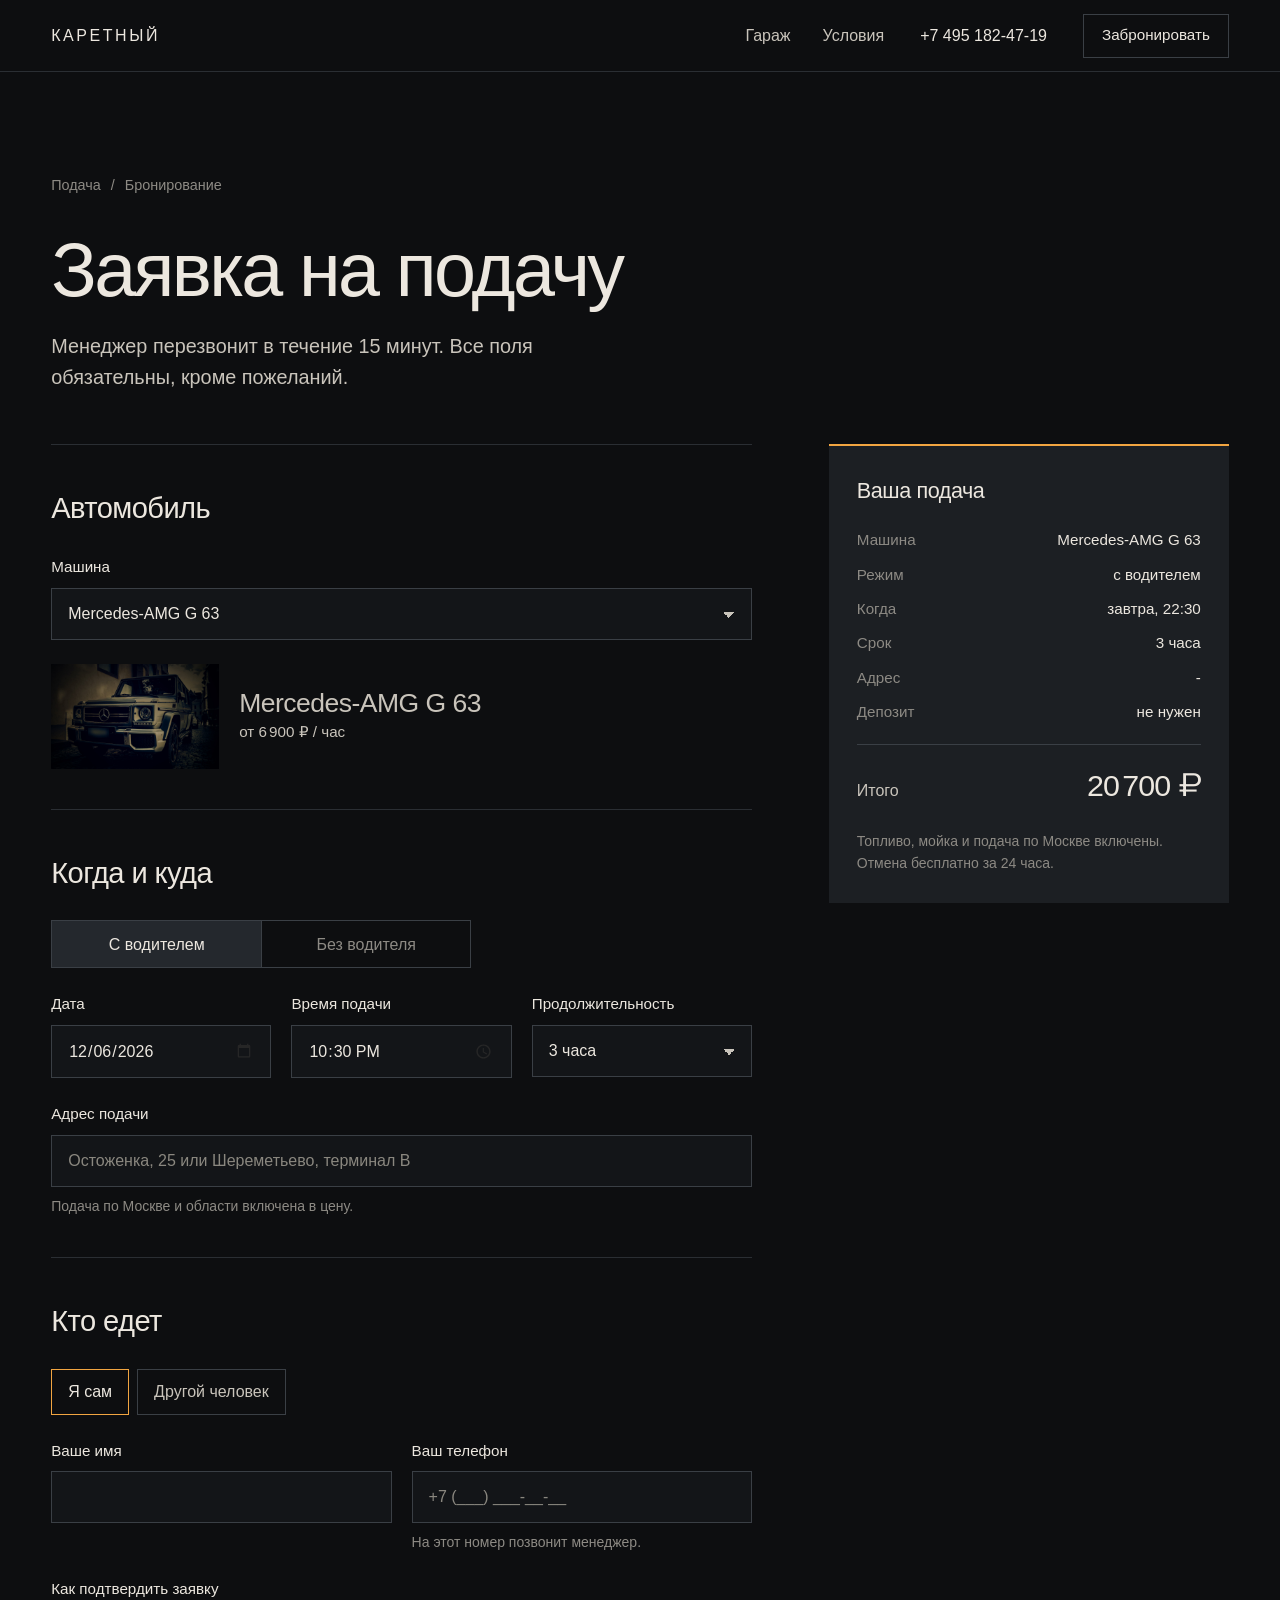
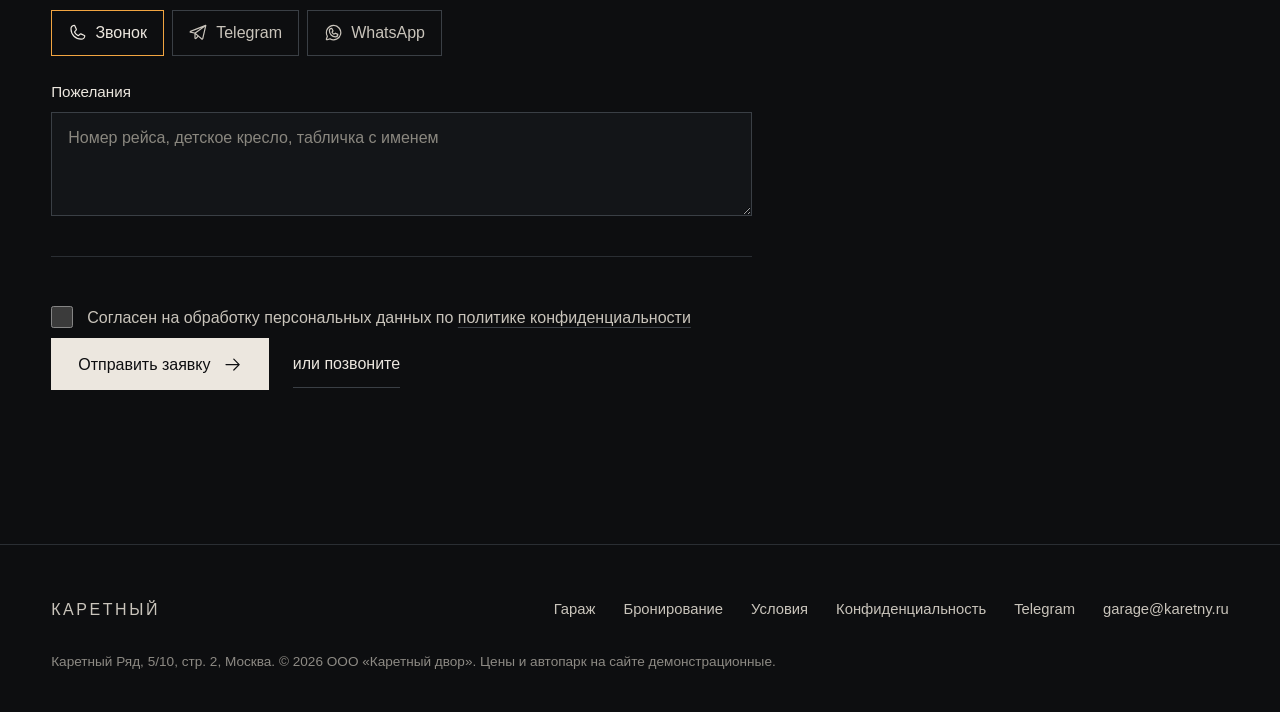
==== commit 95b9d713: "Redesign site as night dispatch Replace the light call-slip look with a night world: lacquer and asp" ====
--- a/booking.html
+++ b/booking.html
@@ -4,74 +4,79 @@
 <meta charset="utf-8">
 <meta name="viewport" content="width=device-width, initial-scale=1, viewport-fit=cover">
 <title>Бронирование | Каретный</title>
-<meta name="description" content="Забронируйте автомобиль с водителем или без. Менеджер перезвонит в течение 15 минут.">
-<meta name="theme-color" content="#fbfbfa" media="(prefers-color-scheme: light)">
-<meta name="theme-color" content="#121315" media="(prefers-color-scheme: dark)">
-<link rel="icon" href="data:image/svg+xml,%3Csvg xmlns='http://www.w3.org/2000/svg' viewBox='0 0 64 64'%3E%3Ccircle cx='32' cy='32' r='30' fill='%23fbfbfa' stroke='%23111' stroke-width='2'/%3E%3Ctext x='32' y='44' font-family='Georgia,serif' font-size='34' text-anchor='middle' fill='%23111'%3EК%3C/text%3E%3C/svg%3E">
-<link rel="preload" href="assets/fonts/old-standard-tt-cyrillic-400-normal.woff2" as="font" type="font/woff2" crossorigin>
-<link rel="preload" href="assets/fonts/onest-cyrillic-400-normal.woff2" as="font" type="font/woff2" crossorigin>
+<meta name="description" content="Заявка на подачу автомобиля. Менеджер перезвонит в течение 15 минут.">
+<meta name="theme-color" content="#0d0e10">
+<meta name="color-scheme" content="dark">
+<link rel="icon" href="data:image/svg+xml,%3Csvg xmlns='http://www.w3.org/2000/svg' viewBox='0 0 64 64'%3E%3Crect width='64' height='64' fill='%230d0e10'/%3E%3Ccircle cx='32' cy='32' r='9' fill='%23f2a541'/%3E%3C/svg%3E">
+<link rel="preload" href="assets/fonts/unbounded-cyrillic-300-normal.woff2" as="font" type="font/woff2" crossorigin>
+<link rel="preload" href="assets/fonts/golos-text-cyrillic-400-normal.woff2" as="font" type="font/woff2" crossorigin>
 <link rel="stylesheet" href="assets/css/style.css">
-<script>document.documentElement.classList.add("js");</script>
 </head>
-<body>
+<body class="has-bar">
 <a class="skip-link" href="#main">Перейти к содержанию</a>
-
 <header class="site-header">
   <div class="container site-header__inner">
-    <a class="wordmark" href="index.html" aria-label="Каретный, на главную"><span class="wordmark__mark" aria-hidden="true">К</span>Каретный</a>
+    <a class="wordmark" href="index.html" aria-label="Каретный, на главную">Каретный</a>
     <nav class="nav" aria-label="Основная навигация">
-      <a href="fleet.html">Автопарк</a>
-      <a href="index.html#services">Услуги</a>
+      <a href="fleet.html">Гараж</a>
       <a href="terms.html">Условия</a>
-      <a href="#contacts">Контакты</a>
     </nav>
-    <div class="header-actions">
-      <a class="header-phone" data-phone href="tel:+74951824719">+7 (495) 182-47-19</a>
-      <a class="btn btn--sm" href="booking.html">Забронировать</a>
-      <button class="menu-toggle" type="button" aria-controls="mobile-menu" aria-expanded="false"><span class="visually-hidden">Открыть меню</span></button>
-    </div>
+    <a class="header-phone" data-phone href="tel:+74951824719">+7 495 182-47-19</a>
+    <a class="btn btn--sm btn--line" href="booking.html" aria-current="page">Забронировать</a>
+    <button class="icon-btn menu-toggle" type="button" aria-controls="mobile-menu" aria-expanded="false"><svg class="icon" aria-hidden="true"><use href="#i-list"></use></svg><span class="visually-hidden">Открыть меню</span></button>
   </div>
 </header>
 <div class="mobile-menu" id="mobile-menu" inert>
-  <a href="fleet.html">Автопарк</a>
-  <a href="index.html#services">Услуги</a>
+  <a href="index.html">Подача</a>
+  <a href="fleet.html">Гараж</a>
   <a href="terms.html">Условия</a>
-  <a href="#contacts">Контакты</a>
-  <a class="btn btn--block" href="booking.html">Забронировать</a>
-  <a class="mobile-menu__phone" data-phone href="tel:+74951824719">+7 (495) 182-47-19</a>
+  <a href="booking.html">Забронировать</a>
+  <a class="mobile-menu__phone" data-phone href="tel:+74951824719">+7 495 182-47-19</a>
 </div>
-
 <main id="main">
   <div class="container">
-    <div class="page-head">
-      <nav class="breadcrumbs" aria-label="Хлебные крошки"><a href="index.html">Главная</a><span aria-hidden="true">/</span><span aria-current="page">Бронирование</span></nav>
-      <h1 class="display">Бронирование</h1>
-      <p class="lead">Заполните талон, и менеджер перезвонит в течение пятнадцати минут. Все поля обязательны, кроме пожеланий.</p>
+    <div class="page-head" data-before-submit>
+      <nav class="crumbs" aria-label="Хлебные крошки"><a href="index.html">Подача</a><span aria-hidden="true">/</span><span aria-current="page">Бронирование</span></nav>
+      <h1 class="display">Заявка на подачу</h1>
+      <p class="lead">Менеджер перезвонит в течение 15 минут. Все поля обязательны, кроме пожеланий.</p>
     </div>
 
     <div class="booking">
-      <div>
+      <div class="booking__form">
+        <section class="done page-head" id="done" tabindex="-1" hidden aria-labelledby="done-title">
+          <h1 class="display" id="done-title">Заявка принята</h1>
+          <p class="done__no" data-done-no></p>
+          <p class="lead">Менеджер перезвонит на <span data-done-phone></span> в течение 15 минут. Если звонка нет, наберите гараж и назовите номер заявки.</p>
+          <dl data-done-rows></dl>
+          <div class="done__actions">
+            <button class="btn" type="button" id="copy-summary"><svg class="icon" aria-hidden="true"><use href="#i-copy"></use></svg> Скопировать заявку</button>
+            <a class="btn btn--line" id="share-tg" href="https://t.me/share/url" target="_blank" rel="noopener"><svg class="icon" aria-hidden="true"><use href="#i-telegram-logo"></use></svg> Переслать в Telegram</a>
+            <a class="btn btn--line" data-phone href="tel:+74951824719"><svg class="icon" aria-hidden="true"><use href="#i-phone"></use></svg> Позвонить в гараж</a>
+          </div>
+        </section>
+
         <form id="booking-form" novalidate>
           <div class="form-error-summary" role="alert"></div>
 
-          <div class="form-block">
-            <h2 class="form-block__title" id="car-title">Автомобиль</h2>
-            <div class="field" data-field="car">
-              <div class="car-picker" id="car-picker" role="radiogroup" aria-labelledby="car-title"></div>
-              <p class="field__error" role="alert"></p>
-            </div>
-          </div>
-
-          <div class="form-block">
-            <h2 class="form-block__title">Режим и время</h2>
-            <div class="segmented" role="radiogroup" aria-label="Режим аренды" style="max-width:420px">
-              <label><input type="radio" name="mode" value="driver" checked><span><svg class="icon" aria-hidden="true"><use href="#i-steering-wheel"></use></svg>С водителем</span></label>
-              <label><input type="radio" name="mode" value="self"><span><svg class="icon" aria-hidden="true"><use href="#i-car-profile"></use></svg>Без водителя</span></label>
-            </div>
-            <p class="field__hint" data-driver-note hidden>Этот автомобиль выдаётся только без водителя.</p>
-            <div class="form-grid">
+          <div class="step">
+            <h2 class="step__title">Автомобиль</h2>
+            <div class="field">
+              <label class="field__label" for="b-car">Машина</label>
+              <select class="select" id="b-car" name="car"></select>
+            </div>
+            <div class="car-preview" id="car-preview" aria-live="polite"></div>
+          </div>
+
+          <div class="step">
+            <h2 class="step__title">Когда и куда</h2>
+            <div class="mode-switch" role="radiogroup" aria-label="Режим аренды" style="max-width:420px">
+              <label><input type="radio" name="mode" value="driver" checked><span>С водителем</span></label>
+              <label><input type="radio" name="mode" value="self"><span>Без водителя</span></label>
+            </div>
+            <p class="field__hint" data-driver-note hidden>Эта машина выдаётся только без водителя.</p>
+            <div class="grid-3">
               <div class="field" data-field="date">
-                <label class="field__label" for="b-date">Дата подачи</label>
+                <label class="field__label" for="b-date">Дата</label>
                 <input class="input" type="date" id="b-date" name="date" required>
                 <p class="field__error" role="alert"></p>
               </div>
@@ -84,142 +89,121 @@
                 <label class="field__label" for="b-amount" data-amount-label>Продолжительность</label>
                 <select class="select" id="b-amount" name="amount"></select>
               </div>
-              <div class="field field--full" data-field="address">
-                <label class="field__label" for="b-address">Адрес подачи</label>
-                <input class="input" type="text" id="b-address" name="address" autocomplete="street-address" placeholder="Например, Остоженка, 25" required>
-                <p class="field__hint">Аэропорт, вокзал или дом. Подача по Москве и области включена в цену.</p>
-                <p class="field__error" role="alert"></p>
-              </div>
+            </div>
+            <div class="field" data-field="address">
+              <label class="field__label" for="b-address">Адрес подачи</label>
+              <input class="input" type="text" id="b-address" name="address" autocomplete="street-address" placeholder="Остоженка, 25 или Шереметьево, терминал B" required>
+              <p class="field__hint">Подача по Москве и области включена в цену.</p>
+              <p class="field__error" role="alert"></p>
             </div>
             <div class="field" data-field="license" data-self-block hidden>
-              <label class="checkbox"><input type="checkbox" id="b-license" name="license"> Мне больше 25 лет, водительский стаж от 5 лет</label>
+              <label class="check"><input type="checkbox" id="b-license" name="license"> Водителю больше 25 лет, стаж от 5 лет</label>
               <p class="field__error" role="alert"></p>
             </div>
           </div>
 
-          <div class="form-block">
-            <h2 class="form-block__title">Контакты</h2>
-            <div class="form-grid">
+          <div class="step">
+            <h2 class="step__title">Кто едет</h2>
+            <div class="chips" role="radiogroup" aria-label="Для кого заявка">
+              <label class="chip"><input type="radio" name="who" value="self" checked><span>Я сам</span></label>
+              <label class="chip"><input type="radio" name="who" value="other"><span>Другой человек</span></label>
+            </div>
+            <div class="grid-2" data-other-block hidden>
+              <div class="field" data-field="pname">
+                <label class="field__label" for="b-pname">Имя пассажира</label>
+                <input class="input" type="text" id="b-pname" name="pname" autocomplete="off">
+                <p class="field__error" role="alert"></p>
+              </div>
+              <div class="field" data-field="pphone">
+                <label class="field__label" for="b-pphone">Телефон пассажира</label>
+                <input class="input" type="tel" id="b-pphone" name="pphone" inputmode="tel" placeholder="+7 (___) ___-__-__">
+                <p class="field__hint">Водитель позвонит пассажиру за 10 минут до подачи.</p>
+                <p class="field__error" role="alert"></p>
+              </div>
+            </div>
+            <div class="grid-2">
               <div class="field" data-field="name">
-                <label class="field__label" for="b-name">Имя</label>
+                <label class="field__label" for="b-name">Ваше имя</label>
                 <input class="input" type="text" id="b-name" name="name" autocomplete="name" required>
                 <p class="field__error" role="alert"></p>
               </div>
               <div class="field" data-field="phone">
-                <label class="field__label" for="b-phone">Телефон</label>
-                <input class="input mono" type="tel" id="b-phone" name="phone" autocomplete="tel" inputmode="tel" placeholder="+7 (___) ___-__-__" required>
-                <p class="field__error" role="alert"></p>
-              </div>
-              <div class="field field--full">
-                <span class="field__label" id="contact-label">Как удобнее связаться</span>
-                <div class="chips" role="radiogroup" aria-labelledby="contact-label">
-                  <label class="chip"><input type="radio" name="contact" value="phone" checked><span><svg class="icon" aria-hidden="true"><use href="#i-phone"></use></svg>Звонок</span></label>
-                  <label class="chip"><input type="radio" name="contact" value="telegram"><span><svg class="icon" aria-hidden="true"><use href="#i-telegram-logo"></use></svg>Telegram</span></label>
-                  <label class="chip"><input type="radio" name="contact" value="whatsapp"><span><svg class="icon" aria-hidden="true"><use href="#i-whatsapp-logo"></use></svg>WhatsApp</span></label>
-                </div>
-              </div>
-              <div class="field field--full">
-                <label class="field__label" for="b-comment">Пожелания</label>
-                <textarea class="textarea" id="b-comment" name="comment" placeholder="Детское кресло, табличка с именем, номер рейса"></textarea>
-                <p class="field__hint">Необязательно.</p>
-              </div>
-            </div>
-            <div class="field" data-field="consent">
-              <label class="checkbox"><input type="checkbox" id="b-consent" name="consent"> Согласен на обработку персональных данных по <a href="terms.html#privacy">политике конфиденциальности</a></label>
-              <p class="field__error" role="alert"></p>
-            </div>
-            <div class="form-actions">
-              <button class="btn" type="submit">Забронировать <svg class="icon icon--arrow" aria-hidden="true"><use href="#i-arrow-right"></use></svg></button>
-              <span class="field__hint">или позвоните: <a data-phone href="tel:+74951824719">+7 (495) 182-47-19</a></span>
-            </div>
-          </div>
+                <label class="field__label" for="b-phone">Ваш телефон</label>
+                <input class="input" type="tel" id="b-phone" name="phone" autocomplete="tel" inputmode="tel" placeholder="+7 (___) ___-__-__" required>
+                <p class="field__hint">На этот номер позвонит менеджер.</p>
+                <p class="field__error" role="alert"></p>
+              </div>
+            </div>
+            <div class="field">
+              <span class="field__label" id="contact-label">Как подтвердить заявку</span>
+              <div class="chips" role="radiogroup" aria-labelledby="contact-label">
+                <label class="chip"><input type="radio" name="contact" value="phone" checked><span><svg class="icon" aria-hidden="true"><use href="#i-phone"></use></svg>Звонок</span></label>
+                <label class="chip"><input type="radio" name="contact" value="telegram"><span><svg class="icon" aria-hidden="true"><use href="#i-telegram-logo"></use></svg>Telegram</span></label>
+                <label class="chip"><input type="radio" name="contact" value="whatsapp"><span><svg class="icon" aria-hidden="true"><use href="#i-whatsapp-logo"></use></svg>WhatsApp</span></label>
+              </div>
+            </div>
+            <div class="field">
+              <label class="field__label" for="b-comment">Пожелания</label>
+              <textarea class="textarea" id="b-comment" name="comment" placeholder="Номер рейса, детское кресло, табличка с именем"></textarea>
+            </div>
+          </div>
+
         </form>
-
-        <div class="success" id="booking-success" aria-live="polite">
-          <span class="success__icon"><svg class="icon icon--lg" aria-hidden="true"><use href="#i-check"></use></svg></span>
-          <h2 class="h2">Заявка принята</h2>
-          <p class="body-muted"><span data-success-car></span>, <span data-success-when></span>. Менеджер перезвонит на номер <span class="mono" data-success-phone></span> в течение пятнадцати минут и подтвердит подачу.</p>
-          <div class="hero__actions">
-            <a class="btn btn--ghost" href="fleet.html">Вернуться к автопарку</a>
-          </div>
-        </div>
       </div>
 
-      <aside class="booking__aside" aria-label="Талон подачи">
-        <div class="slip" id="booking-slip">
-          <span class="slip__stamp" aria-hidden="true">ПРИНЯТО</span>
-          <div class="slip__head">
-            <span class="slip__title">Талон подачи</span>
-            <span class="slip__no" data-slip-no>№ 0000</span>
-          </div>
-          <div class="slip__perf" aria-hidden="true"></div>
-          <div class="slip__lines" aria-live="polite">
-            <div class="slip__line" data-line="car"><span>Автомобиль</span><span>не выбрано</span></div>
-            <div class="slip__line" data-line="mode"><span>Режим</span><span>-</span></div>
-            <div class="slip__line" data-line="when"><span>Подача</span><span>-</span></div>
-            <div class="slip__line" data-line="amount"><span>Срок</span><span>-</span></div>
-            <div class="slip__line" data-line="address"><span>Адрес</span><span>-</span></div>
-            <div class="slip__line" data-line="deposit"><span>Депозит</span><span>-</span></div>
-            <div class="slip__total">
-              <span class="slip__total-label">Итого</span>
-              <span class="slip__total-value" data-total>-</span>
-            </div>
-          </div>
-          <div class="slip__perf" aria-hidden="true"></div>
-          <div class="slip__foot">
-            <p class="slip__note">Топливо, мойка и подача по Москве включены. Бесплатная отмена за 24 часа.</p>
-          </div>
+      <aside class="booking__aside" data-before-submit aria-labelledby="summary-title">
+        <div class="panel" id="summary">
+          <h2 class="panel__title" id="summary-title">Ваша подача</h2>
+          <dl class="panel__lines" aria-live="polite">
+            <div class="panel__line"><dt>Машина</dt><dd data-line="car">-</dd></div>
+            <div class="panel__line"><dt>Режим</dt><dd data-line="mode">-</dd></div>
+            <div class="panel__line"><dt>Когда</dt><dd data-line="when">-</dd></div>
+            <div class="panel__line"><dt>Срок</dt><dd data-line="amount">-</dd></div>
+            <div class="panel__line"><dt>Адрес</dt><dd data-line="address">-</dd></div>
+            <div class="panel__line"><dt>Депозит</dt><dd data-line="deposit">-</dd></div>
+          </dl>
+          <div class="panel__total"><span>Итого</span><strong data-total>-</strong></div>
+          <p class="panel__note" data-night hidden>С 00:00 до 06:00 действует ночной тариф, +20% к часу.</p>
+          <p class="panel__note">Топливо, мойка и подача по Москве включены. Отмена бесплатно за 24 часа.</p>
         </div>
       </aside>
+          <div class="booking__send" data-before-submit>
+            <div class="field" data-field="consent">
+              <label class="check"><input type="checkbox" id="b-consent" name="consent" form="booking-form"><span>Согласен на обработку персональных данных по <a href="terms.html#privacy">политике конфиденциальности</a></span></label>
+              <p class="field__error" role="alert"></p>
+            </div>
+            <div class="form-actions">
+              <button class="btn" type="submit" form="booking-form" data-primary>Отправить заявку <svg class="icon" aria-hidden="true"><use href="#i-arrow-right"></use></svg></button>
+              <a class="text-link" data-phone href="tel:+74951824719">или позвоните</a>
+            </div>
+          </div>
+
     </div>
   </div>
 </main>
 
-<footer class="site-footer" id="contacts">
+<div class="bar" role="region" aria-label="Быстрая бронь">
+  <div class="bar__info"><span class="bar__what">Выберите машину</span><span class="bar__total" aria-live="polite">-</span></div>
+  <a class="icon-btn" data-phone href="tel:+74951824719" aria-label="Позвонить в гараж"><svg class="icon" aria-hidden="true"><use href="#i-phone"></use></svg></a>
+  <button class="btn" type="submit" form="booking-form">Отправить</button>
+</div>
+
+<footer class="site-footer">
   <div class="container">
-    <div class="site-footer__grid">
-      <div class="site-footer__about">
-        <a class="wordmark" href="index.html" aria-label="Каретный, на главную"><span class="wordmark__mark" aria-hidden="true">К</span>Каретный</a>
-        <p>Аренда автомобилей представительского класса с водителем и без. Частный гараж в центре Москвы, подача круглосуточно.</p>
-        <div class="socials">
-          <a data-telegram href="https://t.me/karetny_garage" aria-label="Написать в Telegram"><svg class="icon" aria-hidden="true"><use href="#i-telegram-logo"></use></svg></a>
-          <a data-whatsapp href="https://wa.me/74951824719" aria-label="Написать в WhatsApp"><svg class="icon" aria-hidden="true"><use href="#i-whatsapp-logo"></use></svg></a>
-          <a href="mailto:garage@karetny.ru" aria-label="Написать на почту"><svg class="icon" aria-hidden="true"><use href="#i-envelope-simple"></use></svg></a>
-        </div>
-      </div>
-      <div>
-        <h2>Гараж</h2>
-        <ul>
-          <li>Каретный Ряд, 5/10, стр. 2</li>
-          <li>Метро «Цветной бульвар»</li>
-          <li>Выдача по записи, 24/7</li>
-        </ul>
-      </div>
-      <div>
-        <h2>Связь</h2>
-        <ul>
-          <li><a data-phone href="tel:+74951824719">+7 (495) 182-47-19</a></li>
-          <li><a data-email href="mailto:garage@karetny.ru">garage@karetny.ru</a></li>
-          <li><a data-telegram href="https://t.me/karetny_garage">Telegram</a></li>
-        </ul>
-      </div>
-      <div>
-        <h2>Разделы</h2>
-        <ul>
-          <li><a href="fleet.html">Автопарк</a></li>
-          <li><a href="booking.html">Бронирование</a></li>
-          <li><a href="terms.html">Условия аренды</a></li>
-          <li><a href="terms.html#faq">Вопросы и ответы</a></li>
-        </ul>
-      </div>
+    <div class="site-footer__row">
+      <a class="wordmark" href="index.html" aria-label="Каретный, на главную">Каретный</a>
+      <nav aria-label="Разделы">
+        <a href="fleet.html">Гараж</a>
+        <a href="booking.html">Бронирование</a>
+        <a href="terms.html">Условия</a>
+        <a href="terms.html#privacy">Конфиденциальность</a>
+        <a href="https://t.me/karetny_garage">Telegram</a>
+        <a href="mailto:garage@karetny.ru">garage@karetny.ru</a>
+      </nav>
     </div>
-    <div class="site-footer__bottom">
-      <span>© <span data-year>2026</span> ООО «Каретный двор». ОГРН 1117746382915</span>
-      <a href="terms.html#privacy">Политика конфиденциальности</a>
-    </div>
+    <p class="site-footer__legal">Каретный Ряд, 5/10, стр. 2, Москва. © <span data-year>2026</span> ООО «Каретный двор». Цены и автопарк на сайте демонстрационные.</p>
   </div>
 </footer>
-
 <script src="assets/js/icons.js"></script>
 <script src="assets/js/data.js"></script>
 <script src="assets/js/main.js"></script>
--- a/assets/css/style.css
+++ b/assets/css/style.css
@@ -1,793 +1,543 @@
-/* «Каретный» - stylesheet
-   Fonts: Old Standard TT (display), Onest (UI), JetBrains Mono (slip data). All OFL, self-hosted. */
-
-@font-face { font-family: "Old Standard"; src: url("../fonts/old-standard-tt-cyrillic-400-normal.woff2") format("woff2"); font-weight: 400; font-style: normal; font-display: swap; unicode-range: U+0301, U+0400-045F, U+0490-0491, U+04B0-04B1, U+2116; }
-@font-face { font-family: "Old Standard"; src: url("../fonts/old-standard-tt-latin-400-normal.woff2") format("woff2"); font-weight: 400; font-style: normal; font-display: swap; unicode-range: U+0000-00FF, U+0131, U+0152-0153, U+02BB-02BC, U+02C6, U+02DA, U+02DC, U+2000-206F, U+20AC, U+2122, U+2212, U+FEFF, U+FFFD; }
-@font-face { font-family: "Old Standard"; src: url("../fonts/old-standard-tt-cyrillic-400-italic.woff2") format("woff2"); font-weight: 400; font-style: italic; font-display: swap; unicode-range: U+0301, U+0400-045F, U+0490-0491, U+04B0-04B1, U+2116; }
-@font-face { font-family: "Old Standard"; src: url("../fonts/old-standard-tt-latin-400-italic.woff2") format("woff2"); font-weight: 400; font-style: italic; font-display: swap; unicode-range: U+0000-00FF, U+0131, U+0152-0153, U+02BB-02BC, U+02C6, U+02DA, U+02DC, U+2000-206F, U+20AC, U+2122, U+2212, U+FEFF, U+FFFD; }
-@font-face { font-family: "Old Standard"; src: url("../fonts/old-standard-tt-cyrillic-700-normal.woff2") format("woff2"); font-weight: 700; font-style: normal; font-display: swap; unicode-range: U+0301, U+0400-045F, U+0490-0491, U+04B0-04B1, U+2116; }
-@font-face { font-family: "Old Standard"; src: url("../fonts/old-standard-tt-latin-700-normal.woff2") format("woff2"); font-weight: 700; font-style: normal; font-display: swap; unicode-range: U+0000-00FF, U+0131, U+0152-0153, U+02BB-02BC, U+02C6, U+02DA, U+02DC, U+2000-206F, U+20AC, U+2122, U+2212, U+FEFF, U+FFFD; }
-
-@font-face { font-family: "Onest"; src: url("../fonts/onest-cyrillic-400-normal.woff2") format("woff2"); font-weight: 400; font-display: swap; unicode-range: U+0301, U+0400-045F, U+0490-0491, U+04B0-04B1, U+2116; }
-@font-face { font-family: "Onest"; src: url("../fonts/onest-latin-400-normal.woff2") format("woff2"); font-weight: 400; font-display: swap; unicode-range: U+0000-00FF, U+0131, U+0152-0153, U+02BB-02BC, U+02C6, U+02DA, U+02DC, U+2000-206F, U+20AC, U+2122, U+2212, U+FEFF, U+FFFD; }
-@font-face { font-family: "Onest"; src: url("../fonts/onest-latin-ext-400-normal.woff2") format("woff2"); font-weight: 400; font-display: swap; unicode-range: U+0100-02BA, U+20A0-20AB, U+20AD-20C0, U+2113; }
-@font-face { font-family: "Onest"; src: url("../fonts/onest-cyrillic-500-normal.woff2") format("woff2"); font-weight: 500; font-display: swap; unicode-range: U+0301, U+0400-045F, U+0490-0491, U+04B0-04B1, U+2116; }
-@font-face { font-family: "Onest"; src: url("../fonts/onest-latin-500-normal.woff2") format("woff2"); font-weight: 500; font-display: swap; unicode-range: U+0000-00FF, U+0131, U+0152-0153, U+02BB-02BC, U+02C6, U+02DA, U+02DC, U+2000-206F, U+20AC, U+2122, U+2212, U+FEFF, U+FFFD; }
-@font-face { font-family: "Onest"; src: url("../fonts/onest-latin-ext-500-normal.woff2") format("woff2"); font-weight: 500; font-display: swap; unicode-range: U+0100-02BA, U+20A0-20AB, U+20AD-20C0, U+2113; }
-@font-face { font-family: "Onest"; src: url("../fonts/onest-cyrillic-600-normal.woff2") format("woff2"); font-weight: 600; font-display: swap; unicode-range: U+0301, U+0400-045F, U+0490-0491, U+04B0-04B1, U+2116; }
-@font-face { font-family: "Onest"; src: url("../fonts/onest-latin-600-normal.woff2") format("woff2"); font-weight: 600; font-display: swap; unicode-range: U+0000-00FF, U+0131, U+0152-0153, U+02BB-02BC, U+02C6, U+02DA, U+02DC, U+2000-206F, U+20AC, U+2122, U+2212, U+FEFF, U+FFFD; }
-@font-face { font-family: "Onest"; src: url("../fonts/onest-latin-ext-600-normal.woff2") format("woff2"); font-weight: 600; font-display: swap; unicode-range: U+0100-02BA, U+20A0-20AB, U+20AD-20C0, U+2113; }
-
-@font-face { font-family: "JetBrains Mono"; src: url("../fonts/jetbrains-mono-cyrillic-400-normal.woff2") format("woff2"); font-weight: 400; font-display: swap; unicode-range: U+0301, U+0400-045F, U+0490-0491, U+04B0-04B1, U+2116; }
-@font-face { font-family: "JetBrains Mono"; src: url("../fonts/jetbrains-mono-latin-400-normal.woff2") format("woff2"); font-weight: 400; font-display: swap; unicode-range: U+0000-00FF, U+0131, U+0152-0153, U+02BB-02BC, U+02C6, U+02DA, U+02DC, U+2000-206F, U+20AC, U+2122, U+2212, U+FEFF, U+FFFD; }
-@font-face { font-family: "JetBrains Mono"; src: url("../fonts/jetbrains-mono-latin-ext-400-normal.woff2") format("woff2"); font-weight: 400; font-display: swap; unicode-range: U+0100-02BA, U+20A0-20AB, U+20AD-20C0, U+2113; }
-@font-face { font-family: "JetBrains Mono"; src: url("../fonts/jetbrains-mono-cyrillic-500-normal.woff2") format("woff2"); font-weight: 500; font-display: swap; unicode-range: U+0301, U+0400-045F, U+0490-0491, U+04B0-04B1, U+2116; }
-@font-face { font-family: "JetBrains Mono"; src: url("../fonts/jetbrains-mono-latin-500-normal.woff2") format("woff2"); font-weight: 500; font-display: swap; unicode-range: U+0000-00FF, U+0131, U+0152-0153, U+02BB-02BC, U+02C6, U+02DA, U+02DC, U+2000-206F, U+20AC, U+2122, U+2212, U+FEFF, U+FFFD; }
-@font-face { font-family: "JetBrains Mono"; src: url("../fonts/jetbrains-mono-latin-ext-500-normal.woff2") format("woff2"); font-weight: 500; font-display: swap; unicode-range: U+0100-02BA, U+20A0-20AB, U+20AD-20C0, U+2113; }
+/* «Каретный» - night dispatch
+   Fonts: Unbounded (display, numerals), Golos Text (reading). Both OFL, self-hosted. */
+
+@font-face { font-family: "Unbounded"; src: url("../fonts/unbounded-cyrillic-300-normal.woff2") format("woff2"); font-weight: 300; font-display: swap; unicode-range: U+0301, U+0400-045F, U+0490-0491, U+04B0-04B1, U+2116; }
+@font-face { font-family: "Unbounded"; src: url("../fonts/unbounded-latin-300-normal.woff2") format("woff2"); font-weight: 300; font-display: swap; unicode-range: U+0000-00FF, U+0131, U+0152-0153, U+02BB-02BC, U+02C6, U+02DA, U+02DC, U+2000-206F, U+20AC, U+2122, U+2212, U+FEFF, U+FFFD; }
+@font-face { font-family: "Unbounded"; src: url("../fonts/unbounded-latin-ext-300-normal.woff2") format("woff2"); font-weight: 300; font-display: swap; unicode-range: U+0100-02BA, U+20A0-20AB, U+20AD-20C0, U+2113; }
+@font-face { font-family: "Unbounded"; src: url("../fonts/unbounded-cyrillic-500-normal.woff2") format("woff2"); font-weight: 500; font-display: swap; unicode-range: U+0301, U+0400-045F, U+0490-0491, U+04B0-04B1, U+2116; }
+@font-face { font-family: "Unbounded"; src: url("../fonts/unbounded-latin-500-normal.woff2") format("woff2"); font-weight: 500; font-display: swap; unicode-range: U+0000-00FF, U+0131, U+0152-0153, U+02BB-02BC, U+02C6, U+02DA, U+02DC, U+2000-206F, U+20AC, U+2122, U+2212, U+FEFF, U+FFFD; }
+@font-face { font-family: "Unbounded"; src: url("../fonts/unbounded-latin-ext-500-normal.woff2") format("woff2"); font-weight: 500; font-display: swap; unicode-range: U+0100-02BA, U+20A0-20AB, U+20AD-20C0, U+2113; }
+
+@font-face { font-family: "Golos Text"; src: url("../fonts/golos-text-cyrillic-400-normal.woff2") format("woff2"); font-weight: 400; font-display: swap; unicode-range: U+0301, U+0400-045F, U+0490-0491, U+04B0-04B1, U+2116; }
+@font-face { font-family: "Golos Text"; src: url("../fonts/golos-text-latin-400-normal.woff2") format("woff2"); font-weight: 400; font-display: swap; unicode-range: U+0000-00FF, U+0131, U+0152-0153, U+02BB-02BC, U+02C6, U+02DA, U+02DC, U+2000-206F, U+20AC, U+2122, U+2212, U+FEFF, U+FFFD; }
+@font-face { font-family: "Golos Text"; src: url("../fonts/golos-text-latin-ext-400-normal.woff2") format("woff2"); font-weight: 400; font-display: swap; unicode-range: U+0100-02BA, U+20A0-20AB, U+20AD-20C0, U+2113; }
+@font-face { font-family: "Golos Text"; src: url("../fonts/golos-text-cyrillic-500-normal.woff2") format("woff2"); font-weight: 500; font-display: swap; unicode-range: U+0301, U+0400-045F, U+0490-0491, U+04B0-04B1, U+2116; }
+@font-face { font-family: "Golos Text"; src: url("../fonts/golos-text-latin-500-normal.woff2") format("woff2"); font-weight: 500; font-display: swap; unicode-range: U+0000-00FF, U+0131, U+0152-0153, U+02BB-02BC, U+02C6, U+02DA, U+02DC, U+2000-206F, U+20AC, U+2122, U+2212, U+FEFF, U+FFFD; }
+@font-face { font-family: "Golos Text"; src: url("../fonts/golos-text-latin-ext-500-normal.woff2") format("woff2"); font-weight: 500; font-display: swap; unicode-range: U+0100-02BA, U+20A0-20AB, U+20AD-20C0, U+2113; }
+@font-face { font-family: "Golos Text"; src: url("../fonts/golos-text-cyrillic-600-normal.woff2") format("woff2"); font-weight: 600; font-display: swap; unicode-range: U+0301, U+0400-045F, U+0490-0491, U+04B0-04B1, U+2116; }
+@font-face { font-family: "Golos Text"; src: url("../fonts/golos-text-latin-600-normal.woff2") format("woff2"); font-weight: 600; font-display: swap; unicode-range: U+0000-00FF, U+0131, U+0152-0153, U+02BB-02BC, U+02C6, U+02DA, U+02DC, U+2000-206F, U+20AC, U+2122, U+2212, U+FEFF, U+FFFD; }
+@font-face { font-family: "Golos Text"; src: url("../fonts/golos-text-latin-ext-600-normal.woff2") format("woff2"); font-weight: 600; font-display: swap; unicode-range: U+0100-02BA, U+20A0-20AB, U+20AD-20C0, U+2113; }
 
 /* ---------- Tokens ---------- */
 :root {
-  --bg: #fbfbfa;
-  --surface: #ffffff;
-  --surface-2: #f3f3f1;
-  --line: #eaeaea;
-  --line-strong: #d9d9d6;
-  --ink: #111111;
-  --ink-2: #2f3437;
-  --muted: #65645f;
-  --accent: #2440b3;
-  --ink-hover: #333333;
-  --placeholder: #6f6e69;
-  --accent-ink: #ffffff;
-  --accent-soft: #e8ecfa;
-  --error: #9f2f2d;
-  --error-soft: #fdebec;
-  --ok-soft: #edf3ec;
-  --ok: #346538;
-  --shadow: 0 1px 2px rgb(17 17 17 / 0.03), 0 8px 24px rgb(17 17 17 / 0.04);
-  --shadow-lift: 0 1px 2px rgb(17 17 17 / 0.04), 0 6px 16px rgb(17 17 17 / 0.06);
-
-  --font-display: "Old Standard", "Times New Roman", serif;
-  --font-ui: "Onest", "Helvetica Neue", Arial, sans-serif;
-  --font-mono: "JetBrains Mono", ui-monospace, "SF Mono", Menlo, monospace;
-
-  --radius-card: 8px;
-  --radius-control: 6px;
-
-  --container: 1320px;
-  --gutter: clamp(16px, 4vw, 48px);
-  --section: clamp(88px, 11vw, 160px);
-  --nav-h: 68px;
+  --lacquer: #0d0e10;
+  --night: #131518;
+  --asphalt: #1c1f23;
+  --asphalt-2: #24282d;
+  --line: #2a2e33;
+  --line-strong: #3a3f45;
+  --ivory: #ece7df;
+  --ivory-2: #c9c4bb;
+  --ivory-hover: #fffaf2;
+  --muted: #8d8a84;
+  --muted-2: #5b5953;
+  --placeholder: #8a877f;
+  --sodium: #f2a541;
+  --sodium-ink: #1a1206;
+  --error: #ff9a8a;
+  --error-soft: rgb(255 154 138 / 0.08);
+
+  --font-display: "Unbounded", "Arial Black", sans-serif;
+  --font-text: "Golos Text", "Helvetica Neue", Arial, sans-serif;
+
+  --container: 1360px;
+  --gutter: clamp(16px, 4vw, 56px);
+  --section: clamp(96px, 12vw, 176px);
+  --header-h: 72px;
+  --bar-h: 72px;
   --ease: cubic-bezier(0.16, 1, 0.3, 1);
 
   /* z-index scale */
   --z-header: 20;
+  --z-bar: 25;
   --z-menu: 30;
   --z-toast: 40;
 
-  color-scheme: light;
-}
-
-@media (prefers-color-scheme: dark) {
-  :root {
-    --bg: #121315;
-    --surface: #18191c;
-    --surface-2: #1f2024;
-    --line: #2a2b30;
-    --line-strong: #3a3b41;
-    --ink: #eeeeec;
-    --ink-2: #d6d6d3;
-    --muted: #a3a29d;
-    --accent: #8ea2ff;
-    --ink-hover: #d6d6d3;
-    --placeholder: #8d8c87;
-    --accent-ink: #0e1330;
-    --accent-soft: #1d2340;
-    --error: #ff9b98;
-    --error-soft: #3a1d1e;
-    --ok-soft: #1c2a1d;
-    --ok: #9fd1a3;
-    --shadow: 0 1px 2px rgb(0 0 0 / 0.3), 0 8px 24px rgb(0 0 0 / 0.25);
-    --shadow-lift: 0 1px 2px rgb(0 0 0 / 0.3), 0 6px 16px rgb(0 0 0 / 0.35);
-    color-scheme: dark;
-  }
+  color-scheme: dark;
 }
 
 /* ---------- Base ---------- */
 *, *::before, *::after { box-sizing: border-box; }
-html { -webkit-text-size-adjust: 100%; scroll-padding-top: calc(var(--nav-h) + 16px); }
+html { -webkit-text-size-adjust: 100%; scroll-padding-top: calc(var(--header-h) + 24px); background: var(--lacquer); }
 body {
   margin: 0;
-  background: var(--bg);
-  color: var(--ink-2);
-  font-family: var(--font-ui);
+  background: var(--lacquer);
+  color: var(--ivory-2);
+  font-family: var(--font-text);
   font-size: 16px;
   line-height: 1.6;
-  font-feature-settings: "ss01", "cv11";
+  font-variant-numeric: tabular-nums;
   -webkit-font-smoothing: antialiased;
   text-rendering: optimizeLegibility;
 }
 img { display: block; max-width: 100%; height: auto; }
-a { color: inherit; text-decoration-thickness: 1px; text-underline-offset: 0.22em; }
+a { color: inherit; text-decoration-thickness: 1px; text-underline-offset: 0.24em; text-decoration-color: var(--line-strong); }
+a:hover { text-decoration-color: currentColor; }
 button, input, select, textarea { font: inherit; color: inherit; }
-h1, h2, h3, h4 { margin: 0; color: var(--ink); font-weight: 400; text-wrap: balance; }
-p { margin: 0; text-wrap: pretty; }
+button { cursor: pointer; }
+h1, h2, h3 { margin: 0; color: var(--ivory); font-weight: 300; text-wrap: balance; overflow-wrap: break-word; hyphens: auto; }
+p, dl, dd { margin: 0; }
+p { text-wrap: pretty; }
 ul, ol { margin: 0; padding: 0; list-style: none; }
-::selection { background: var(--accent); color: var(--accent-ink); }
-:focus-visible { outline: 2px solid var(--accent); outline-offset: 3px; border-radius: 2px; }
-html { scrollbar-color: var(--line-strong) transparent; scrollbar-width: thin; }
+[hidden] { display: none !important; }
+::selection { background: var(--sodium); color: var(--sodium-ink); }
+:focus-visible { outline: 2px solid var(--sodium); outline-offset: 3px; }
+html { scrollbar-color: var(--line-strong) var(--lacquer); }
 ::-webkit-scrollbar { width: 10px; height: 10px; }
-::-webkit-scrollbar-thumb { background: var(--line-strong); border-radius: 10px; border: 3px solid var(--bg); }
-::-webkit-scrollbar-track { background: transparent; }
+::-webkit-scrollbar-thumb { background: var(--line-strong); border: 3px solid var(--lacquer); }
+::-webkit-scrollbar-track { background: var(--lacquer); }
 
 .skip-link {
-  position: absolute; left: 16px; top: -60px; z-index: 100;
-  background: var(--ink); color: var(--bg); padding: 10px 16px; border-radius: var(--radius-control);
-  text-decoration: none; transition: top 0.2s var(--ease);
+  position: absolute; left: 16px; top: -64px; z-index: 100; padding: 12px 18px;
+  background: var(--ivory); color: var(--lacquer); text-decoration: none; transition: top 0.2s var(--ease);
 }
 .skip-link:focus { top: 12px; }
-
-[hidden] { display: none !important; }
 .visually-hidden {
   position: absolute !important; width: 1px; height: 1px; padding: 0; margin: -1px;
   overflow: hidden; clip: rect(0 0 0 0); white-space: nowrap; border: 0;
 }
-
 .container { width: 100%; max-width: var(--container); margin-inline: auto; padding-inline: var(--gutter); }
-.mono { font-family: var(--font-mono); font-feature-settings: "zero" 0; font-variant-numeric: tabular-nums; letter-spacing: -0.01em; }
-.icon { width: 1.15em; height: 1.15em; fill: currentColor; flex: none; }
-.icon--lg { width: 1.5em; height: 1.5em; }
-
-/* ---------- Type scale ---------- */
+.icon { width: 1.2em; height: 1.2em; fill: currentColor; flex: none; }
+
+/* ---------- Type ---------- */
 .display {
-  font-family: var(--font-display);
-  font-weight: 400;
-  font-size: clamp(2.6rem, 1.4rem + 4.2vw, 5.4rem);
-  line-height: 1.02;
-  letter-spacing: -0.025em;
-  color: var(--ink);
-}
-.display em { font-style: italic; }
+  font-family: var(--font-display); font-weight: 300; color: var(--ivory);
+  font-size: clamp(2.4rem, 1.2rem + 4.4vw, 5.6rem); line-height: 1.04; letter-spacing: -0.035em;
+}
 .h2 {
-  font-family: var(--font-display);
-  font-size: clamp(2rem, 1.3rem + 2.4vw, 3.5rem);
-  line-height: 1.08;
-  letter-spacing: -0.02em;
-}
-.h3 {
-  font-family: var(--font-display);
-  font-size: clamp(1.5rem, 1.2rem + 0.9vw, 2rem);
-  line-height: 1.15;
-  letter-spacing: -0.015em;
-}
-.lead { font-size: clamp(1.05rem, 1rem + 0.3vw, 1.2rem); color: var(--muted); max-width: 46ch; line-height: 1.55; }
-.body-muted { color: var(--muted); max-width: 62ch; }
-.label {
-  font-size: 0.8125rem; font-weight: 500; color: var(--ink-2);
-}
+  font-family: var(--font-display); font-weight: 300;
+  font-size: clamp(1.6rem, 1.1rem + 2.4vw, 3.6rem); line-height: 1.08; letter-spacing: -0.03em;
+}
+.h3 { font-family: var(--font-display); font-weight: 300; font-size: clamp(1.3rem, 1.1rem + 0.7vw, 1.8rem); line-height: 1.2; letter-spacing: -0.02em; }
+.lead { font-size: clamp(1.05rem, 1rem + 0.3vw, 1.25rem); line-height: 1.55; color: var(--ivory-2); max-width: 48ch; }
+.muted { color: var(--muted); }
 
 /* ---------- Buttons ---------- */
 .btn {
-  --btn-bg: var(--ink);
-  --btn-fg: var(--bg);
-  display: inline-flex; align-items: center; justify-content: center; gap: 10px;
-  min-height: 48px; padding: 0 22px;
-  border: 1px solid var(--btn-bg); border-radius: var(--radius-control);
-  background: var(--btn-bg); color: var(--btn-fg);
-  font-weight: 500; font-size: 0.975rem; text-decoration: none; white-space: nowrap;
-  cursor: pointer;
-  transition: background-color 0.2s var(--ease), border-color 0.2s var(--ease), color 0.2s var(--ease), transform 0.15s var(--ease);
-}
-.btn:hover { --btn-bg: var(--ink-hover); }
-.btn:active { transform: scale(0.98); }
+  display: inline-flex; align-items: center; justify-content: center; gap: 12px;
+  min-height: 52px; padding: 0 26px; border: 1px solid var(--ivory);
+  background: var(--ivory); color: var(--lacquer);
+  font-family: var(--font-text); font-weight: 500; font-size: 1rem; text-decoration: none; white-space: nowrap;
+  transition: background-color 0.25s var(--ease), color 0.25s var(--ease), border-color 0.25s var(--ease), transform 0.15s var(--ease);
+}
+.btn:hover { background: var(--ivory-hover); }
+.btn:active { transform: translateY(1px); }
 .btn .icon { transition: transform 0.3s var(--ease); }
-.btn:hover .icon--arrow { transform: translateX(3px); }
-.btn--ghost { --btn-bg: transparent; --btn-fg: var(--ink); border-color: var(--line-strong); }
-.btn--ghost:hover { --btn-bg: var(--surface-2); border-color: var(--line-strong); }
+.btn:hover .icon { transform: translateX(3px); }
+.btn--line { background: transparent; color: var(--ivory); border-color: var(--line-strong); }
+.btn--line:hover { background: transparent; border-color: var(--ivory); }
 .btn--block { width: 100%; }
-.btn--sm { min-height: 40px; padding: 0 16px; font-size: 0.9rem; }
-.btn[disabled], .btn[aria-disabled="true"] { opacity: 0.45; cursor: not-allowed; transform: none; }
-
-.link-arrow {
-  display: inline-flex; align-items: center; gap: 8px; color: var(--ink); font-weight: 500; text-decoration: none;
-  border-bottom: 1px solid var(--line-strong); padding-bottom: 2px;
+.btn--sm { min-height: 44px; padding: 0 18px; font-size: 0.95rem; }
+.btn[disabled] { opacity: 0.5; cursor: progress; transform: none; }
+
+.icon-btn {
+  display: inline-grid; place-items: center; width: 48px; height: 48px; padding: 0;
+  border: 1px solid var(--line-strong); background: transparent; color: var(--ivory);
+  transition: border-color 0.2s var(--ease), color 0.2s var(--ease);
+}
+.icon-btn:hover { border-color: var(--ivory); }
+.icon-btn:disabled { opacity: 0.35; cursor: not-allowed; }
+
+.text-link {
+  display: inline-flex; align-items: center; gap: 10px; color: var(--ivory); text-decoration: none;
+  font-weight: 500; padding-block: 10px; border-bottom: 1px solid var(--line-strong);
   transition: border-color 0.2s var(--ease), gap 0.3s var(--ease);
 }
-.link-arrow:hover { border-color: var(--ink); gap: 12px; }
+.text-link:hover { border-color: var(--sodium); gap: 14px; }
 
 /* ---------- Header ---------- */
 .site-header {
-  position: sticky; top: 0; z-index: var(--z-header);
-  background: color-mix(in srgb, var(--bg) 88%, transparent);
-  -webkit-backdrop-filter: saturate(160%) blur(12px);
-  backdrop-filter: saturate(160%) blur(12px);
-  border-bottom: 1px solid transparent;
-  transition: border-color 0.3s var(--ease);
-}
-.site-header.is-stuck { border-bottom-color: var(--line); }
-.site-header__inner { height: var(--nav-h); display: flex; align-items: center; gap: 32px; }
+  position: sticky; top: 0; z-index: var(--z-header); height: var(--header-h);
+  background: var(--lacquer); border-bottom: 1px solid var(--line);
+}
+.site-header--over { position: absolute; left: 0; right: 0; background: transparent; border-bottom-color: transparent; }
+.site-header__inner { height: 100%; display: flex; align-items: center; gap: 36px; }
 .wordmark {
-  display: inline-flex; align-items: baseline; gap: 10px; text-decoration: none; color: var(--ink);
-  font-family: var(--font-display); font-size: 1.6rem; letter-spacing: -0.01em; line-height: 1;
-}
-.wordmark__mark {
-  display: inline-grid; place-items: center; width: 30px; height: 30px; border-radius: 50%;
-  border: 1px solid var(--ink); font-size: 1rem; transform: translateY(-3px);
-}
-.nav { display: flex; gap: 28px; margin-left: auto; }
-.nav a {
-  text-decoration: none; color: var(--muted); font-size: 0.95rem; font-weight: 500;
-  transition: color 0.2s var(--ease); position: relative;
-}
-.nav a:hover, .nav a[aria-current="page"] { color: var(--ink); }
-.nav a[aria-current="page"]::after {
-  content: ""; position: absolute; left: 0; right: 0; bottom: -6px; height: 1px; background: var(--ink);
-}
-.header-actions { display: flex; align-items: center; gap: 18px; }
-.header-phone { font-family: var(--font-mono); font-size: 0.9rem; color: var(--ink); text-decoration: none; white-space: nowrap; }
-.header-phone:hover { text-decoration: underline; }
-.menu-toggle {
-  display: none; width: 44px; height: 44px; border: 1px solid var(--line-strong); border-radius: var(--radius-control);
-  background: transparent; align-items: center; justify-content: center; cursor: pointer;
-}
+  font-family: var(--font-display); font-weight: 500; font-size: 1rem; letter-spacing: 0.16em; text-transform: uppercase;
+  color: var(--ivory); text-decoration: none; padding-block: 12px; white-space: nowrap;
+}
+.nav { display: flex; gap: 32px; margin-left: auto; }
+.nav a { color: var(--ivory-2); text-decoration: none; padding-block: 12px; font-weight: 500; transition: color 0.2s var(--ease); }
+.nav a:hover, .nav a[aria-current="page"] { color: var(--ivory); }
+.nav a[aria-current="page"] { box-shadow: inset 0 -1px 0 var(--sodium); }
+.header-phone { color: var(--ivory); text-decoration: none; white-space: nowrap; padding-block: 12px; font-weight: 500; }
+.header-phone:hover { color: var(--sodium); }
+.menu-toggle { display: none; margin-left: auto; }
 .mobile-menu {
-  position: fixed; inset: var(--nav-h) 0 0 0; z-index: var(--z-menu);
-  background: var(--bg); padding: 24px var(--gutter) 40px;
-  display: flex; flex-direction: column; gap: 4px;
-  opacity: 0; visibility: hidden; transform: translateY(-8px);
-  transition: opacity 0.3s var(--ease), transform 0.3s var(--ease), visibility 0s linear 0.3s;
-}
-.mobile-menu.is-open { opacity: 1; visibility: visible; transform: none; transition-delay: 0s; }
-.mobile-menu a:not(.btn) {
-  font-family: var(--font-display); font-size: 2rem; color: var(--ink); text-decoration: none;
-  padding: 12px 0; border-bottom: 1px solid var(--line);
-}
-.mobile-menu .btn { margin-top: 28px; }
-.mobile-menu__phone { margin-top: 20px; font-family: var(--font-mono); color: var(--ink); }
-
-@media (max-width: 1080px) {
-  .header-phone { display: none; }
-}
-@media (max-width: 860px) {
-  .nav, .header-actions .btn { display: none; }
-  .menu-toggle { display: inline-flex; }
-  .header-actions { margin-left: auto; }
-}
-
-/* ---------- Media frames ---------- */
-.frame {
-  position: relative; overflow: hidden; border-radius: var(--radius-card);
-  background: var(--surface-2);
-  isolation: isolate;
-}
-.frame img { width: 100%; height: 100%; object-fit: cover; }
-.frame::after {
-  /* faint warm grain so photography sits in the monochrome page */
-  content: ""; position: absolute; inset: 0; pointer-events: none; z-index: 1;
-  background: linear-gradient(180deg, rgb(17 17 17 / 0) 55%, rgb(17 17 17 / 0.12));
-  mix-blend-mode: multiply;
-}
-.frame.is-missing img { display: none; }
-.frame.is-missing::before {
-  content: attr(data-label);
-  position: absolute; inset: 0; display: grid; place-items: center; padding: 24px; text-align: center;
-  font-family: var(--font-display); font-size: clamp(1.2rem, 1rem + 1vw, 2rem); color: var(--muted);
-  background: var(--surface-2);
-}
-
-/* ---------- Hero ---------- */
-.hero { padding-top: clamp(32px, 5vw, 72px); padding-bottom: clamp(56px, 7vw, 96px); }
-.hero__grid {
-  display: grid; grid-template-columns: minmax(0, 1.05fr) minmax(0, 1fr); gap: clamp(32px, 5vw, 80px);
-  align-items: center;
-}
-.hero__copy { display: flex; flex-direction: column; gap: 28px; max-width: 640px; }
-.hero__actions { display: flex; gap: 12px; flex-wrap: wrap; }
-.hero__visual { position: relative; padding-bottom: 40px; padding-left: 18%; }
-.hero__photo { aspect-ratio: 4 / 5; max-height: calc(100dvh - var(--nav-h) - 140px); min-height: 600px; width: 100%; }
-.hero .hero__slip { position: absolute; left: 0; bottom: 0; width: min(360px, 78%); }
+  position: fixed; inset: var(--header-h) 0 0 0; z-index: var(--z-menu); background: var(--lacquer);
+  padding: 24px var(--gutter) 40px; display: flex; flex-direction: column;
+  opacity: 0; visibility: hidden; transition: opacity 0.25s var(--ease), visibility 0s linear 0.25s;
+}
+.mobile-menu.is-open { opacity: 1; visibility: visible; transition-delay: 0s; }
+.mobile-menu a {
+  font-family: var(--font-display); font-weight: 300; font-size: 1.9rem; color: var(--ivory); text-decoration: none;
+  padding: 16px 0; border-bottom: 1px solid var(--line);
+}
+.mobile-menu a.mobile-menu__phone { color: var(--sodium); border-bottom: 0; margin-top: 16px; }
+@media (max-width: 900px) {
+  .nav, .header-phone, .site-header .btn { display: none; }
+  .menu-toggle { display: inline-grid; }
+}
+
+/* ---------- Scene (home first viewport) ---------- */
+.scene { position: relative; min-height: 100dvh; display: flex; flex-direction: column; justify-content: flex-end; overflow: hidden; isolation: isolate; }
+.scene__media { position: absolute; inset: 0; z-index: -2; background: var(--night); }
+.scene__media img {
+  position: absolute; inset: 0; width: 100%; height: 100%; object-fit: cover;
+  opacity: 0; transition: opacity 0.9s var(--ease), transform 1.6s var(--ease); transform: scale(1.04);
+}
+.scene__media img.is-current { opacity: 1; transform: scale(1); }
+.scene__shade {
+  position: absolute; inset: 0; z-index: -1; pointer-events: none;
+  background:
+    linear-gradient(to top, var(--lacquer) 0%, rgb(13 14 16 / 0.82) 24%, rgb(13 14 16 / 0.1) 56%, rgb(13 14 16 / 0.4) 100%),
+    linear-gradient(to right, rgb(13 14 16 / 0.6), transparent 55%);
+}
+.scene__body {
+  display: grid; grid-template-columns: minmax(0, 1.5fr) minmax(0, 1fr); gap: 56px; align-items: end;
+  padding-top: calc(var(--header-h) + 40px); padding-bottom: clamp(40px, 6vh, 72px);
+}
+.pickup { display: grid; gap: 6px; }
+.pickup__label { font-family: var(--font-display); font-weight: 300; font-size: clamp(1.4rem, 1rem + 1.5vw, 2.4rem); color: var(--ivory); letter-spacing: -0.02em; line-height: 1.1; }
+.pickup__row { display: flex; align-items: center; gap: clamp(10px, 1.5vw, 20px); }
+.timedial {
+  font-family: var(--font-display); font-weight: 300; color: var(--sodium);
+  font-size: clamp(5rem, 1.5rem + 11vw, 11.5rem); line-height: 0.9; letter-spacing: -0.06em;
+  display: inline-flex; align-items: baseline;
+  padding: 0.04em 0.02em; outline-offset: 8px; cursor: ns-resize; user-select: none; touch-action: pan-x;
+}
+.timedial__digit { display: inline-block; overflow: hidden; height: 1em; line-height: 1; }
+.timedial__digit span { display: block; }
+.timedial__colon { display: inline-block; margin-inline: -0.04em; transform: translateY(-0.06em); }
+.digit-up { animation: digitUp 0.42s var(--ease); }
+.digit-down { animation: digitDown 0.42s var(--ease); }
+@keyframes digitUp { from { transform: translateY(70%); opacity: 0; } to { transform: none; opacity: 1; } }
+@keyframes digitDown { from { transform: translateY(-70%); opacity: 0; } to { transform: none; opacity: 1; } }
+.stepper { display: grid; gap: 8px; }
+.stepper .icon-btn { width: 52px; height: 52px; }
+.days { display: flex; gap: 6px; flex-wrap: wrap; margin-top: 10px; align-items: center; }
+.day { position: relative; }
+.day input { position: absolute; inset: 0; opacity: 0; margin: 0; cursor: pointer; }
+.day span {
+  display: inline-flex; align-items: center; min-height: 44px; padding: 0 16px; border: 1px solid var(--line-strong);
+  color: var(--ivory-2); font-weight: 500; font-size: 0.95rem; transition: border-color 0.2s var(--ease), color 0.2s var(--ease);
+}
+.day input:hover + span { border-color: var(--ivory-2); }
+.day input:checked + span { border-color: var(--sodium); color: var(--ivory); box-shadow: inset 0 -2px 0 var(--sodium); }
+.day input:focus-visible + span { outline: 2px solid var(--sodium); outline-offset: 2px; }
+.day-date {
+  min-height: 44px; padding: 0 12px; background: transparent; border: 1px solid var(--line-strong); border-radius: 0;
+  color: var(--ivory-2); font-weight: 500; font-size: 0.95rem;
+}
+.day-date.is-active { border-color: var(--sodium); color: var(--ivory); box-shadow: inset 0 -2px 0 var(--sodium); }
+.pickup__note { color: var(--muted); font-size: 0.9rem; margin-top: 6px; min-height: 1.5em; }
+
+.carpick { display: grid; gap: 18px; padding-bottom: 6px; }
+.carpick__top { display: flex; align-items: flex-end; justify-content: space-between; gap: 16px; border-bottom: 1px solid var(--line-strong); padding-bottom: 16px; }
+.carpick__name { font-family: var(--font-display); font-weight: 300; font-size: clamp(1.4rem, 1.1rem + 1vw, 2.1rem); color: var(--ivory); line-height: 1.15; letter-spacing: -0.02em; }
+.carpick__name a { text-decoration: none; }
+.carpick__name a:hover { color: var(--sodium); }
+.carpick__arrows { display: flex; gap: 8px; }
+.carpick__meta { display: flex; justify-content: space-between; gap: 16px; align-items: baseline; flex-wrap: wrap; }
+.carpick__price { font-family: var(--font-display); font-weight: 300; font-size: 1.35rem; color: var(--ivory); letter-spacing: -0.02em; }
+.carpick__price small { font-family: var(--font-text); font-size: 0.875rem; color: var(--muted); letter-spacing: 0; }
+.mode-switch { display: grid; grid-template-columns: 1fr 1fr; border: 1px solid var(--line-strong); }
+.mode-switch label { position: relative; }
+.mode-switch input { position: absolute; inset: 0; opacity: 0; margin: 0; cursor: pointer; }
+.mode-switch span { display: flex; align-items: center; justify-content: center; min-height: 46px; padding: 0 10px; color: var(--muted); font-weight: 500; transition: color 0.2s var(--ease), background-color 0.2s var(--ease); text-align: center; }
+.mode-switch input:checked + span { background: var(--asphalt-2); color: var(--ivory); }
+.mode-switch input:disabled + span { color: var(--muted-2); cursor: not-allowed; text-decoration: line-through; text-decoration-color: var(--line-strong); }
+.mode-switch input:focus-visible + span { outline: 2px solid var(--sodium); outline-offset: -2px; }
+.mode-switch label + label { border-left: 1px solid var(--line-strong); }
 
 @media (max-width: 980px) {
-  .hero__grid { grid-template-columns: 1fr; min-height: 0; }
-  .hero__visual { padding-bottom: 0; padding-left: 0; }
-  .hero__photo { aspect-ratio: 16 / 11; min-height: 0; max-height: none; }
-  .hero .hero__slip { position: relative; left: auto; bottom: auto; width: calc(100% - 32px); margin: -48px auto 0; }
-}
-
-/* ---------- The call slip (talon) ---------- */
-.slip {
-  --hole: 9px;
-  position: relative;
-  background: var(--surface);
-  border: 1px solid var(--line);
-  border-radius: var(--radius-card);
-  box-shadow: var(--shadow-lift);
-  font-size: 0.9rem;
-}
-.slip__head {
-  display: flex; justify-content: space-between; align-items: baseline; gap: 12px;
-  padding: 18px 22px 14px;
-}
-.slip__title { font-family: var(--font-display); font-size: 1.35rem; color: var(--ink); line-height: 1.1; }
-.slip__no { font-family: var(--font-mono); font-size: 0.78rem; color: var(--muted); }
-.slip__perf {
-  position: relative; height: 1px; margin: 0 22px;
-  background-image: linear-gradient(90deg, var(--line-strong) 50%, transparent 50%);
-  background-size: 8px 1px;
-}
-.slip__perf::before, .slip__perf::after {
-  content: ""; position: absolute; top: calc(var(--hole) * -1); width: calc(var(--hole) * 2); height: calc(var(--hole) * 2);
-  border-radius: 50%; background: var(--bg); border: 1px solid var(--line);
-}
-.slip__perf::before { left: calc(-22px - var(--hole) - 1px); clip-path: inset(0 0 0 50%); }
-.slip__perf::after { right: calc(-22px - var(--hole) - 1px); clip-path: inset(0 50% 0 0); }
-.hero .slip__perf::before, .hero .slip__perf::after { background: var(--bg); }
-.slip__body { padding: 16px 22px 20px; display: grid; gap: 14px; }
-.slip__row { display: grid; gap: 8px; }
-.slip__row-label { font-size: 0.75rem; color: var(--muted); font-weight: 500; }
-.slip__lines { padding: 14px 22px; display: grid; gap: 6px; font-family: var(--font-mono); font-size: 0.8rem; }
-.slip__line { display: flex; justify-content: space-between; gap: 16px; color: var(--ink-2); }
-.slip__line span:first-child { color: var(--muted); }
-.slip__line span:last-child { text-align: right; }
-.slip__line.is-filled span:last-child { color: var(--ink); }
-.slip__total {
-  display: flex; justify-content: space-between; align-items: baseline; gap: 12px;
-  padding: 14px 0 0; border-top: 1px solid var(--line); margin-top: 8px;
-}
-.slip__total-label { font-size: 0.8rem; color: var(--muted); }
-.slip__total-value { font-family: var(--font-mono); font-size: 1.35rem; color: var(--ink); font-weight: 500; letter-spacing: -0.02em; }
-.slip__foot { padding: 16px 22px 22px; display: grid; gap: 10px; }
-.slip__note { font-size: 0.78rem; color: var(--muted); }
-
-.flash { animation: flash 0.6s var(--ease); }
-@keyframes flash {
-  from { background-color: var(--accent-soft); }
-  to { background-color: transparent; }
-}
-
-/* Choice chips (radio based) */
-.chips { display: flex; flex-wrap: wrap; gap: 6px; }
-.chip { position: relative; }
-.chip input { position: absolute; opacity: 0; inset: 0; margin: 0; cursor: pointer; }
-.chip span {
-  display: inline-flex; align-items: center; gap: 6px; min-height: 34px; padding: 0 12px;
-  border: 1px solid var(--line-strong); border-radius: 999px; font-size: 0.8125rem; color: var(--ink-2); min-width: 44px; justify-content: center;
-  background: var(--surface);
-  transition: border-color 0.2s var(--ease), background-color 0.2s var(--ease), color 0.2s var(--ease);
-  white-space: nowrap;
-}
-.chip input:hover + span { border-color: var(--ink); }
-.chip input:checked + span { background: var(--ink); border-color: var(--ink); color: var(--bg); }
-.chip input:focus-visible + span { outline: 2px solid var(--accent); outline-offset: 2px; }
-
-/* Segmented toggle */
-.segmented {
-  display: grid; grid-template-columns: 1fr 1fr; padding: 3px; gap: 3px;
-  background: var(--surface-2); border-radius: var(--radius-control); border: 1px solid var(--line);
-}
-.segmented label { position: relative; }
-.segmented input { position: absolute; opacity: 0; inset: 0; margin: 0; cursor: pointer; }
-.segmented span {
-  display: flex; align-items: center; justify-content: center; gap: 8px; min-height: 36px; padding: 0 10px;
-  border-radius: 4px; font-size: 0.85rem; color: var(--muted); font-weight: 500;
-  transition: background-color 0.2s var(--ease), color 0.2s var(--ease), box-shadow 0.2s var(--ease);
-  white-space: nowrap;
-}
-.segmented input:checked + span { background: var(--surface); color: var(--ink); box-shadow: 0 1px 2px rgb(17 17 17 / 0.06); }
-.segmented input:focus-visible + span { outline: 2px solid var(--accent); outline-offset: 1px; }
-
-/* ---------- Form fields ---------- */
-.field { display: grid; gap: 8px; }
-.field__label { font-size: 0.8125rem; font-weight: 500; color: var(--ink-2); }
-.field__hint { font-size: 0.78rem; color: var(--muted); }
-.field__error { font-size: 0.78rem; color: var(--error); display: none; }
-.field.is-invalid .field__error { display: block; }
-.input, .select, .textarea {
-  width: 100%; min-height: 46px; padding: 10px 14px;
-  border: 1px solid var(--line-strong); border-radius: var(--radius-control);
-  background: var(--surface); color: var(--ink);
-  transition: border-color 0.2s var(--ease), box-shadow 0.2s var(--ease);
-  caret-color: var(--accent);
-}
-.input--sm { min-height: 40px; padding: 8px 12px; font-size: 0.875rem; }
-.textarea { min-height: 96px; resize: vertical; }
-.select {
-  appearance: none; -webkit-appearance: none; padding-right: 40px; cursor: pointer;
-  background-image: linear-gradient(45deg, transparent 50%, var(--muted) 50%), linear-gradient(135deg, var(--muted) 50%, transparent 50%);
-  background-position: calc(100% - 20px) 50%, calc(100% - 15px) 50%;
-  background-size: 5px 5px, 5px 5px; background-repeat: no-repeat;
-}
-.input::placeholder, .textarea::placeholder { color: var(--placeholder); opacity: 1; }
-.input:hover, .select:hover, .textarea:hover { border-color: var(--muted); }
-.input:focus, .select:focus, .textarea:focus { outline: none; border-color: var(--accent); box-shadow: 0 0 0 3px var(--accent-soft); }
-.field.is-invalid .input, .field.is-invalid .select, .field.is-invalid .textarea { border-color: var(--error); }
-.field-pair { display: grid; grid-template-columns: 1fr 1fr; gap: 10px; }
-input[type="date"]::-webkit-calendar-picker-indicator, input[type="time"]::-webkit-calendar-picker-indicator { opacity: 0.55; cursor: pointer; }
-@media (prefers-color-scheme: dark) {
-  input[type="date"]::-webkit-calendar-picker-indicator, input[type="time"]::-webkit-calendar-picker-indicator { filter: invert(1); }
+  .scene { min-height: 0; justify-content: flex-start; }
+  .scene__media { position: relative; height: 56vh; min-height: 300px; }
+  .scene__shade { bottom: auto; height: 56vh; min-height: 300px; background: linear-gradient(to top, var(--lacquer) 0%, rgb(13 14 16 / 0.1) 50%, rgb(13 14 16 / 0.55) 100%); }
+  .scene__body { grid-template-columns: 1fr; gap: 36px; padding-top: 0; margin-top: -120px; }
 }
 
 /* ---------- Sections ---------- */
 .section { padding-block: var(--section); }
-.section--tight { padding-block: calc(var(--section) * 0.6); }
-.section-head { display: grid; gap: 18px; margin-bottom: clamp(40px, 5vw, 64px); max-width: 760px; }
-.rule { border: 0; border-top: 1px solid var(--line); margin: 0; }
-
-/* Fleet bento (home) */
-.bento {
-  display: grid; gap: 16px;
-  grid-template-columns: repeat(12, minmax(0, 1fr));
-  grid-auto-rows: minmax(0, auto);
-}
-.bento__cell { grid-column: span 4; }
-.bento__cell--hero { grid-column: span 8; grid-row: span 2; }
-.bento__cell--wide { grid-column: span 6; }
-@media (max-width: 980px) {
-  .bento__cell, .bento__cell--hero, .bento__cell--wide { grid-column: span 6; grid-row: auto; }
-  .bento__cell--hero { grid-column: span 12; }
-}
+.section-head { display: flex; justify-content: space-between; align-items: flex-end; gap: 24px; margin-bottom: clamp(36px, 4vw, 56px); }
+.section-head__text { display: grid; gap: 16px; max-width: 760px; }
+
+/* Garage row: horizontal boxes */
+.garage-row {
+  display: grid; grid-auto-flow: column; grid-auto-columns: clamp(270px, 28vw, 380px); gap: 2px;
+  overflow-x: auto; scroll-snap-type: x mandatory; scrollbar-width: none; padding-bottom: 2px;
+  margin-inline: calc(var(--gutter) * -1); padding-inline: var(--gutter); scroll-padding-inline: var(--gutter);
+}
+.garage-row::-webkit-scrollbar { display: none; }
+.box {
+  scroll-snap-align: start; position: relative; display: flex; flex-direction: column; justify-content: flex-end;
+  aspect-ratio: 3 / 4; overflow: hidden; text-decoration: none; color: inherit; background: var(--night); isolation: isolate;
+}
+.box img { position: absolute; inset: 0; width: 100%; height: 100%; object-fit: cover; z-index: -2; transition: transform 1.2s var(--ease), filter 0.6s var(--ease); filter: brightness(1); }
+.box::after { content: ""; position: absolute; inset: 0; z-index: -1; background: linear-gradient(to top, rgb(13 14 16 / 0.95) 0%, rgb(13 14 16 / 0.2) 55%, transparent 100%); }
+.box:hover img, .box:focus-visible img { transform: scale(1.04); filter: brightness(1.15); }
+.box__body { padding: 22px; display: grid; gap: 6px; }
+.box__name { font-family: var(--font-display); font-weight: 300; font-size: 1.3rem; line-height: 1.2; color: var(--ivory); letter-spacing: -0.02em; }
+.box__price { color: var(--ivory-2); font-size: 0.95rem; }
+.box__flag { justify-self: start; margin-top: 4px; font-size: 0.8125rem; color: var(--ivory); border: 1px solid var(--line-strong); padding: 3px 9px; }
+.row-arrows { display: flex; gap: 8px; }
+@media (max-width: 640px) { .row-arrows { display: none; } .garage-row { grid-auto-columns: 78%; } }
+
+/* Evening timeline (prose) */
+.evening { max-width: 1120px; }
+.evening__text {
+  font-family: var(--font-display); font-weight: 300; color: var(--ivory-2);
+  font-size: clamp(1.45rem, 1rem + 1.9vw, 2.7rem); line-height: 1.34; letter-spacing: -0.025em;
+}
+.evening__text time { color: var(--sodium); white-space: nowrap; }
+.evening__foot { margin-top: 40px; display: flex; gap: 12px 32px; flex-wrap: wrap; color: var(--muted); }
+
+/* Two ways */
+.ways { display: grid; grid-template-columns: 1fr 1fr; border-top: 1px solid var(--line); border-bottom: 1px solid var(--line); }
+.way { padding: clamp(36px, 5vw, 72px) clamp(0px, 4vw, 64px) clamp(36px, 5vw, 72px) 0; display: grid; gap: 22px; align-content: start; }
+.way + .way { border-left: 1px solid var(--line); padding-left: clamp(24px, 4vw, 64px); padding-right: 0; }
+.way__price { font-family: var(--font-display); font-weight: 300; font-size: clamp(2.2rem, 1.4rem + 2.6vw, 4rem); color: var(--ivory); letter-spacing: -0.04em; line-height: 1; }
+.way__price small { display: block; margin-top: 12px; font-family: var(--font-text); font-size: 0.95rem; color: var(--muted); letter-spacing: 0; }
+.dash-list { display: grid; gap: 10px; color: var(--ivory-2); }
+.dash-list li { padding-left: 22px; position: relative; }
+.dash-list li::before { content: ""; position: absolute; left: 0; top: 0.8em; width: 10px; height: 1px; background: var(--sodium); }
+.occasions { display: grid; grid-template-columns: 1fr 1fr; gap: 0 clamp(24px, 4vw, 64px); margin-top: clamp(40px, 5vw, 64px); }
+.occasion { display: grid; grid-template-columns: 1fr auto; gap: 8px 24px; align-items: baseline; padding-top: 20px; }
+.occasion h3 { font-size: 1.25rem; font-family: var(--font-display); font-weight: 300; letter-spacing: -0.02em; }
+.occasion p { color: var(--muted); grid-column: 1 / -1; max-width: 52ch; }
+.occasion__tag { color: var(--ivory-2); font-size: 0.95rem; }
+@media (max-width: 820px) {
+  .ways, .occasions { grid-template-columns: 1fr; }
+  .way { padding-right: 0; }
+  .way + .way { border-left: 0; border-top: 1px solid var(--line); padding-left: 0; }
+}
+
+/* Garage night photo */
+.yard { position: relative; min-height: min(86vh, 820px); display: flex; align-items: flex-end; overflow: hidden; isolation: isolate; }
+.yard img { position: absolute; inset: 0; width: 100%; height: 100%; object-fit: cover; z-index: -2; }
+.yard img { filter: brightness(1.35) contrast(1.05); }
+.yard::before { content: ""; position: absolute; inset: 0; z-index: -1; background: linear-gradient(to top, var(--lacquer) 2%, rgb(13 14 16 / 0.45) 40%, transparent 100%); }
+.yard__body { padding-bottom: clamp(48px, 8vw, 112px); display: grid; gap: 22px; max-width: 760px; }
+.yard__addr { display: flex; gap: 12px 32px; flex-wrap: wrap; color: var(--ivory); font-weight: 500; }
+
+/* Questions */
+.qa { display: grid; grid-template-columns: minmax(0, 5fr) minmax(0, 7fr); gap: 36px clamp(32px, 5vw, 80px); max-width: 1180px; }
+.qa dt { color: var(--ivory); font-weight: 500; font-size: 1.1rem; line-height: 1.45; }
+.qa dd { color: var(--muted); max-width: 60ch; }
+@media (max-width: 760px) { .qa { grid-template-columns: 1fr; gap: 8px; } .qa dd { margin-bottom: 24px; } }
+
+/* Call */
+.call { display: grid; gap: 24px; }
+.call__number {
+  font-family: var(--font-display); font-weight: 300; color: var(--ivory); text-decoration: none;
+  font-size: clamp(2rem, 0.6rem + 6.6vw, 7rem); letter-spacing: -0.05em; line-height: 1; white-space: nowrap;
+  transition: color 0.25s var(--ease); justify-self: start;
+}
+.call__number:hover { color: var(--sodium); }
+.call__links { display: flex; gap: 12px 28px; flex-wrap: wrap; align-items: center; }
+
+/* ---------- Footer ---------- */
+.site-footer { border-top: 1px solid var(--line); padding: 40px 0; font-size: 0.925rem; color: var(--muted); }
+.site-footer__row { display: flex; justify-content: space-between; align-items: center; gap: 16px 40px; flex-wrap: wrap; }
+.site-footer nav { display: flex; gap: 0 28px; flex-wrap: wrap; }
+.site-footer a { color: var(--ivory-2); text-decoration: none; display: inline-block; padding-block: 12px; }
+.site-footer a:hover { color: var(--ivory); }
+.site-footer__legal { margin-top: 16px; font-size: 0.85rem; }
+@media (max-width: 900px) { .has-bar .site-footer { padding-bottom: calc(40px + var(--bar-h)); } }
+
+/* ---------- Mobile booking bar ---------- */
+.bar {
+  transition: transform 0.3s var(--ease);
+  position: fixed; left: 0; right: 0; bottom: 0; z-index: var(--z-bar);
+  display: none; align-items: center; gap: 10px; min-height: var(--bar-h);
+  padding: 10px 16px calc(10px + env(safe-area-inset-bottom));
+  background: var(--night); border-top: 1px solid var(--line-strong);
+}
+.bar__info { flex: 1; min-width: 0; display: grid; line-height: 1.3; }
+.bar__what { color: var(--ivory-2); font-size: 0.875rem; white-space: nowrap; overflow: hidden; text-overflow: ellipsis; }
+.bar__total { color: var(--ivory); font-family: var(--font-display); font-weight: 300; font-size: 1.15rem; letter-spacing: -0.02em; white-space: nowrap; }
+.bar .icon-btn { width: 50px; height: 50px; color: var(--sodium); }
+.bar .btn { min-height: 50px; padding: 0 18px; }
+@media (max-width: 900px) { .bar { display: flex; } .bar.is-tucked { transform: translateY(110%); } }
+
+/* ---------- Page head ---------- */
+.page-head { padding-top: clamp(48px, 7vw, 104px); padding-bottom: clamp(32px, 4vw, 56px); display: grid; gap: 22px; }
+.crumbs { display: flex; gap: 10px; flex-wrap: wrap; align-items: center; color: var(--muted); font-size: 0.9rem; }
+.crumbs a { color: var(--muted); text-decoration: none; padding-block: 12px; }
+.crumbs a:hover { color: var(--ivory); }
+
+/* ---------- Fleet page ---------- */
+.filters { display: flex; flex-wrap: wrap; border: 1px solid var(--line-strong); width: fit-content; margin-bottom: 40px; }
+.filters label { position: relative; }
+.filters label + label { border-left: 1px solid var(--line-strong); }
+.filters input { position: absolute; inset: 0; opacity: 0; margin: 0; cursor: pointer; }
+.filters span { display: flex; align-items: center; min-height: 48px; padding: 0 20px; color: var(--muted); font-weight: 500; white-space: nowrap; transition: color 0.2s var(--ease), background-color 0.2s var(--ease); }
+.filters input:hover + span { color: var(--ivory); }
+.filters input:checked + span { color: var(--ivory); background: var(--asphalt-2); box-shadow: inset 0 -2px 0 var(--sodium); }
+.filters input:focus-visible + span { outline: 2px solid var(--sodium); outline-offset: -2px; }
 @media (max-width: 640px) {
-  .bento { grid-template-columns: 1fr; }
-  .bento__cell, .bento__cell--hero, .bento__cell--wide { grid-column: auto; }
-}
-
-/* Car card */
-.car-card {
-  position: relative; display: flex; flex-direction: column; height: 100%;
-  background: var(--surface); border: 1px solid var(--line); border-radius: var(--radius-card);
-  overflow: hidden; text-decoration: none; color: inherit;
-  transition: box-shadow 0.3s var(--ease), border-color 0.3s var(--ease), transform 0.3s var(--ease);
-}
-.car-card:hover { box-shadow: var(--shadow-lift); border-color: var(--line-strong); }
-.car-card .frame { border-radius: 0; aspect-ratio: 16 / 10; }
-.car-card--hero .frame { aspect-ratio: auto; flex: 1; min-height: 360px; }
-.car-card .frame img { transition: transform 1.2s var(--ease); }
-.car-card:hover .frame img { transform: scale(1.03); }
-.car-card__body { padding: 20px 22px 22px; display: grid; gap: 6px; }
-.car-card__top { display: flex; justify-content: space-between; align-items: baseline; gap: 16px; }
-.car-card__name { font-family: var(--font-display); font-size: 1.45rem; color: var(--ink); line-height: 1.15; }
-.car-card--hero .car-card__name { font-size: clamp(1.8rem, 1.4rem + 1vw, 2.4rem); }
-.car-card__meta { font-size: 0.875rem; color: var(--muted); }
-.car-card__price { font-family: var(--font-mono); font-size: 0.9rem; color: var(--ink); white-space: nowrap; }
-.car-card__price small { color: var(--muted); font-size: 0.78rem; }
-.car-card__go {
-  display: inline-grid; place-items: center; width: 36px; height: 36px; border-radius: 50%;
-  border: 1px solid var(--line-strong); color: var(--ink); flex: none;
-  transition: background-color 0.25s var(--ease), color 0.25s var(--ease), border-color 0.25s var(--ease);
-}
-.car-card:hover .car-card__go { background: var(--ink); color: var(--bg); border-color: var(--ink); }
-
-/* Tag */
-.tag {
-  display: inline-flex; align-items: center; min-height: 22px; padding: 0 9px; border-radius: 999px;
-  font-size: 0.7rem; font-weight: 500; text-transform: uppercase; letter-spacing: 0.05em;
-  background: var(--surface-2); color: var(--ink-2);
-}
-.tag--accent { background: var(--accent-soft); color: var(--accent); }
-
-/* Process timeline */
-.timeline {
-  display: grid; grid-template-columns: repeat(4, minmax(0, 1fr)); gap: 0;
-  position: relative;
-}
-.timeline::before {
-  content: ""; position: absolute; left: 0; right: 0; top: 17px; height: 1px; background: var(--line-strong);
-}
-.timeline__step { position: relative; padding-right: 28px; display: grid; gap: 12px; align-content: start; }
-.timeline__time {
-  position: relative; justify-self: start; z-index: 1;
-  font-family: var(--font-mono); font-size: 0.8rem; color: var(--ink);
-  background: var(--bg); border: 1px solid var(--line-strong); border-radius: 999px; padding: 6px 12px;
-}
-.timeline__step:last-child .timeline__time { background: var(--ink); color: var(--bg); border-color: var(--ink); }
-.timeline__title { font-family: var(--font-display); font-size: 1.5rem; color: var(--ink); margin-top: 12px; }
-.timeline__text { color: var(--muted); font-size: 0.95rem; max-width: 30ch; }
-@media (max-width: 860px) {
-  .timeline { grid-template-columns: 1fr; gap: 36px; padding-left: 0; }
-  .timeline::before { display: none; }
-  .timeline__step { padding-left: 0; padding-right: 0; }
-  .timeline__title { margin-top: 0; }
-}
-
-/* Services: index rows with photo reveal */
-.services { border-top: 1px solid var(--line); }
-.service {
-  display: grid; grid-template-columns: minmax(0, 5fr) minmax(0, 5fr) minmax(0, 2fr); gap: 32px; align-items: start;
-  padding: 36px 0; border-bottom: 1px solid var(--line);
-}
-.service__name { font-family: var(--font-display); font-size: clamp(1.7rem, 1.3rem + 1.4vw, 2.7rem); line-height: 1.08; color: var(--ink); letter-spacing: -0.015em; }
-.service__text { color: var(--muted); max-width: 46ch; padding-top: 6px; }
-.service__price { font-family: var(--font-mono); font-size: 0.9rem; color: var(--ink); text-align: right; padding-top: 8px; white-space: nowrap; }
-@media (max-width: 860px) {
-  .service { grid-template-columns: 1fr; gap: 10px; padding: 28px 0; }
-  .service__price { text-align: left; padding-top: 4px; }
-}
-
-/* Garage split (image + quote) */
-.garage { display: grid; grid-template-columns: minmax(0, 7fr) minmax(0, 5fr); gap: clamp(32px, 5vw, 80px); align-items: end; }
-.garage__photo { aspect-ratio: 4 / 3; }
-.garage__quote { display: grid; gap: 28px; }
-.quote {
-  font-family: var(--font-display); font-size: clamp(1.5rem, 1.2rem + 1vw, 2.1rem); line-height: 1.32; color: var(--ink);
-  letter-spacing: -0.01em; margin: 0;
-}
-.quote-by { display: flex; align-items: center; gap: 14px; }
-.quote-by__mono {
-  width: 44px; height: 44px; border-radius: 50%; display: grid; place-items: center;
-  background: var(--surface-2); border: 1px solid var(--line); font-family: var(--font-display); color: var(--ink); font-size: 1.1rem;
-}
-.quote-by__name { color: var(--ink); font-weight: 500; font-size: 0.95rem; }
-.quote-by__role { color: var(--muted); font-size: 0.85rem; }
-@media (max-width: 860px) { .garage { grid-template-columns: 1fr; } }
-
-/* Reviews strip (horizontal scroll-snap) */
-.reviews {
-  display: grid; grid-auto-flow: column; grid-auto-columns: minmax(300px, 1fr); gap: 16px;
-  overflow-x: auto; scroll-snap-type: x mandatory; padding-bottom: 8px;
-  scrollbar-width: thin;
-}
-.review {
-  margin: 0; scroll-snap-align: start; background: var(--surface); border: 1px solid var(--line); border-radius: var(--radius-card);
-  padding: 28px; display: grid; gap: 22px; align-content: space-between;
-}
-.review__text { margin: 0; color: var(--ink-2); font-size: 1rem; line-height: 1.6; }
-.review__meta { font-size: 0.85rem; color: var(--muted); }
-.review__meta strong { color: var(--ink); font-weight: 500; display: block; }
-@media (max-width: 640px) { .reviews { grid-auto-columns: 86%; } }
-
-/* FAQ accordion */
-.faq { max-width: 880px; }
-.faq details { border-bottom: 1px solid var(--line); }
-.faq summary {
-  list-style: none; cursor: pointer; display: flex; justify-content: space-between; align-items: center; gap: 24px;
-  padding: 24px 0; font-size: 1.1rem; color: var(--ink); font-weight: 500;
-}
-.faq summary::-webkit-details-marker { display: none; }
-.faq summary .icon { transition: transform 0.3s var(--ease); color: var(--muted); }
-.faq details[open] summary .icon { transform: rotate(45deg); }
-.faq__answer { padding: 0 0 26px; color: var(--muted); max-width: 66ch; }
-.faq__answer p + p { margin-top: 10px; }
-
-/* Closing call */
-.closing {
-  display: grid; grid-template-columns: minmax(0, 1fr) auto; gap: 40px; align-items: end;
-  padding: clamp(40px, 6vw, 80px); border: 1px solid var(--line); border-radius: var(--radius-card);
-  background:
-    radial-gradient(120% 140% at 100% 0%, color-mix(in srgb, var(--accent) 7%, transparent), transparent 55%),
-    var(--surface);
-}
-.closing__actions { display: flex; flex-direction: column; gap: 14px; align-items: flex-end; }
-.closing__phone { font-family: var(--font-mono); font-size: 1.1rem; color: var(--ink); text-decoration: none; }
-.closing__phone:hover { text-decoration: underline; }
-@media (max-width: 860px) {
-  .closing { grid-template-columns: 1fr; }
-  .closing__actions { align-items: flex-start; }
-}
-
-/* ---------- Footer ---------- */
-.site-footer { border-top: 1px solid var(--line); padding: 64px 0 40px; margin-top: var(--section); font-size: 0.925rem; }
-.site-footer__grid { display: grid; grid-template-columns: minmax(0, 2fr) repeat(3, minmax(0, 1fr)); gap: 40px; }
-.site-footer h2 { font-family: var(--font-ui); font-size: 0.8125rem; font-weight: 500; color: var(--muted); margin-bottom: 14px; }
-.site-footer ul { display: grid; gap: 8px; }
-.site-footer a { text-decoration: none; color: var(--ink-2); }
-.site-footer a:hover { color: var(--ink); text-decoration: underline; }
-.site-footer__about { display: grid; gap: 16px; align-content: start; max-width: 340px; color: var(--muted); }
-.site-footer__bottom {
-  display: flex; justify-content: space-between; gap: 24px; flex-wrap: wrap;
-  margin-top: 56px; padding-top: 24px; border-top: 1px solid var(--line); color: var(--muted); font-size: 0.825rem;
-}
-.socials { display: flex; gap: 8px; }
-.socials a {
-  display: inline-grid; place-items: center; width: 44px; height: 44px; border: 1px solid var(--line-strong); border-radius: 50%;
-  color: var(--ink); transition: background-color 0.2s var(--ease), color 0.2s var(--ease);
-}
-.socials a:hover { background: var(--ink); color: var(--bg); text-decoration: none; }
-@media (max-width: 860px) {
-  .site-footer__grid { grid-template-columns: 1fr 1fr; }
-  .site-footer__about { grid-column: 1 / -1; }
-}
-
-/* ---------- Page head (inner pages) ---------- */
-.page-head { padding-top: clamp(40px, 6vw, 88px); padding-bottom: clamp(32px, 4vw, 56px); display: grid; gap: 20px; }
-.breadcrumbs { display: flex; gap: 8px; font-size: 0.85rem; color: var(--muted); flex-wrap: wrap; }
-.breadcrumbs a { color: var(--muted); text-decoration: none; }
-.breadcrumbs a:hover { color: var(--ink); text-decoration: underline; }
-
-/* ---------- Fleet page ---------- */
-.toolbar {
-  display: flex; justify-content: space-between; align-items: center; gap: 16px; flex-wrap: wrap;
-  padding: 16px 0; border-top: 1px solid var(--line); border-bottom: 1px solid var(--line); margin-bottom: 32px;
-}
-.toolbar__right { display: flex; gap: 12px; align-items: center; flex-wrap: wrap; }
-.toolbar .segmented { min-width: 280px; }
-.toolbar .select { min-height: 42px; width: auto; }
-.fleet-grid { display: grid; grid-template-columns: repeat(3, minmax(0, 1fr)); gap: 16px; }
-.fleet-grid > .car-card:first-child { grid-column: span 2; }
-.fleet-grid > .car-card:first-child .frame { aspect-ratio: 16 / 8; }
-@media (max-width: 980px) {
-  .fleet-grid { grid-template-columns: 1fr 1fr; }
-  .fleet-grid > .car-card:first-child { grid-column: span 2; }
-}
-@media (max-width: 640px) {
-  .fleet-grid { grid-template-columns: 1fr; }
-  .fleet-grid > .car-card:first-child { grid-column: auto; }
-  .fleet-grid > .car-card:first-child .frame { aspect-ratio: 16 / 10; }
-  .toolbar .segmented { min-width: 0; width: 100%; }
-  .toolbar__right { width: 100%; }
-  .toolbar .select { width: 100%; }
-}
-.empty {
-  grid-column: 1 / -1; padding: 64px 24px; text-align: center; border: 1px dashed var(--line-strong); border-radius: var(--radius-card);
-  display: grid; gap: 14px; justify-items: center; color: var(--muted);
-}
-.empty h2 { font-family: var(--font-display); font-size: 1.6rem; color: var(--ink); }
-
-/* Skeleton */
-.skeleton { background: var(--surface); border: 1px solid var(--line); border-radius: var(--radius-card); overflow: hidden; }
-.skeleton__img { aspect-ratio: 16 / 10; background: var(--surface-2); }
-.skeleton__line { height: 12px; margin: 18px 22px 0; border-radius: 4px; background: var(--surface-2); }
-.skeleton__line:last-child { width: 40%; margin-bottom: 22px; }
+  .filters { width: 100%; display: grid; grid-template-columns: 1fr 1fr; }
+  .filters label + label { border-left: 0; }
+  .filters label:nth-child(even) { border-left: 1px solid var(--line-strong); }
+  .filters label:nth-child(n + 3) { border-top: 1px solid var(--line-strong); }
+  .filters span { justify-content: center; padding: 0 10px; }
+}
+.lots { display: grid; grid-template-columns: repeat(12, minmax(0, 1fr)); gap: 2px; }
+.lot { grid-column: span 7; position: relative; display: flex; flex-direction: column; justify-content: flex-end; min-height: 480px; overflow: hidden; text-decoration: none; color: inherit; background: var(--night); isolation: isolate; }
+.lot:nth-child(4n + 2), .lot:nth-child(4n + 3) { grid-column: span 5; }
+.lot img { position: absolute; inset: 0; width: 100%; height: 100%; object-fit: cover; z-index: -2; filter: brightness(1.05); transition: transform 1.2s var(--ease), filter 0.6s var(--ease); }
+.lot::after { content: ""; position: absolute; inset: 0; z-index: -1; background: linear-gradient(to top, rgb(13 14 16 / 0.96) 0%, rgb(13 14 16 / 0.25) 50%, transparent 100%); }
+.lot:hover img, .lot:focus-visible img { transform: scale(1.03); filter: brightness(1.2); }
+.lot__body { padding: clamp(20px, 2.4vw, 32px); display: grid; gap: 14px; }
+.lot__name { font-family: var(--font-display); font-weight: 300; font-size: clamp(1.35rem, 1.1rem + 0.8vw, 1.9rem); line-height: 1.15; color: var(--ivory); letter-spacing: -0.02em; }
+.lot__class { color: var(--muted); font-size: 0.9rem; }
+.lot__prices { display: flex; flex-wrap: wrap; gap: 4px 28px; color: var(--ivory-2); font-size: 0.95rem; }
+.lot__prices strong { font-family: var(--font-display); font-weight: 300; font-size: 1.2rem; color: var(--ivory); letter-spacing: -0.02em; }
+
+@media (max-width: 900px) {
+  .lot, .lot:nth-child(4n + 2), .lot:nth-child(4n + 3) { grid-column: 1 / -1; min-height: 360px; }
+}
+.empty { grid-column: 1 / -1; padding: 64px 24px; border: 1px solid var(--line); display: grid; gap: 16px; justify-items: start; }
 
 /* ---------- Car page ---------- */
-.car-layout { display: grid; grid-template-columns: minmax(0, 1fr) 400px; gap: clamp(32px, 4vw, 64px); align-items: start; }
-.car-layout__aside { position: sticky; top: calc(var(--nav-h) + 24px); }
-.car-gallery { display: grid; gap: 12px; }
-.car-gallery__main { aspect-ratio: 16 / 10; }
-.car-gallery__thumbs { display: grid; grid-template-columns: repeat(3, minmax(0, 1fr)); gap: 12px; }
-.car-gallery__thumbs button {
-  padding: 0; border: 1px solid var(--line); border-radius: var(--radius-card); background: none; cursor: pointer; overflow: hidden;
-  aspect-ratio: 16 / 10; transition: border-color 0.2s var(--ease), opacity 0.2s var(--ease); opacity: 0.7;
-}
-.car-gallery__thumbs button[aria-pressed="true"] { border-color: var(--ink); opacity: 1; }
-.car-gallery__thumbs button:hover { opacity: 1; }
-.car-gallery__thumbs .frame { height: 100%; border-radius: 0; }
-.car-gallery__thumbs .frame.is-missing::before, .car-card .frame.is-missing::before { font-size: 1rem; }
-.car-card--hero .frame.is-missing::before { font-size: 1.6rem; }
-.car-intro { display: grid; gap: 16px; margin-top: 48px; max-width: 680px; }
-.spec-groups { display: grid; grid-template-columns: repeat(3, minmax(0, 1fr)); gap: 16px; margin-top: 48px; }
-.spec-group { background: var(--surface); border: 1px solid var(--line); border-radius: var(--radius-card); padding: 24px; display: grid; gap: 18px; align-content: start; }
-.spec-group h3 { font-family: var(--font-ui); font-size: 0.875rem; font-weight: 500; color: var(--muted); display: flex; align-items: center; gap: 8px; }
-.spec { display: grid; gap: 2px; }
-.spec__value { font-family: var(--font-display); font-size: 1.6rem; color: var(--ink); line-height: 1.15; }
-.spec__label { font-size: 0.85rem; color: var(--muted); }
-.included { margin-top: 48px; display: grid; gap: 18px; }
-.included ul { display: grid; grid-template-columns: 1fr 1fr; gap: 12px 32px; }
-.included li { display: flex; gap: 12px; align-items: flex-start; color: var(--ink-2); }
-.included li .icon { color: var(--accent); margin-top: 3px; }
+.car-hero { position: relative; min-height: min(78vh, 760px); display: flex; align-items: flex-end; overflow: hidden; isolation: isolate; background: var(--night); }
+.car-hero img { position: absolute; inset: 0; width: 100%; height: 100%; object-fit: cover; z-index: -2; }
+.car-hero::before { content: ""; position: absolute; inset: 0; z-index: -1; background: linear-gradient(to top, var(--lacquer) 0%, rgb(13 14 16 / 0.35) 45%, rgb(13 14 16 / 0.35) 100%); }
+.car-hero__body { padding-bottom: clamp(32px, 5vw, 64px); display: grid; gap: 16px; }
+.car-hero__meta { display: flex; gap: 8px 24px; flex-wrap: wrap; color: var(--ivory-2); }
+.car-layout { display: grid; grid-template-columns: minmax(0, 1fr) 420px; gap: clamp(40px, 6vw, 96px); align-items: start; padding-top: clamp(40px, 5vw, 72px); }
+.car-layout__aside { position: sticky; top: calc(var(--header-h) + 24px); }
+.specs { display: grid; grid-template-columns: repeat(2, minmax(0, 1fr)); gap: 32px clamp(24px, 4vw, 56px); margin-top: 48px; }
+.specs div { display: grid; gap: 4px; border-top: 1px solid var(--line); padding-top: 16px; }
+.specs dt { color: var(--muted); font-size: 0.9rem; }
+.specs dd { font-family: var(--font-display); font-weight: 300; font-size: clamp(1.4rem, 1.1rem + 0.9vw, 2rem); color: var(--ivory); letter-spacing: -0.03em; line-height: 1.15; }
+.specs dd small { display: block; font-family: var(--font-text); font-size: 0.875rem; color: var(--muted); letter-spacing: 0; margin-top: 4px; }
+.features { margin-top: 56px; display: grid; gap: 20px; }
+.features .dash-list { columns: 2; column-gap: 40px; display: block; }
+.features .dash-list li { break-inside: avoid; padding-bottom: 12px; }
 @media (max-width: 1080px) {
   .car-layout { grid-template-columns: 1fr; }
   .car-layout__aside { position: static; }
-  .spec-groups { grid-template-columns: 1fr 1fr; }
+}
+@media (max-width: 560px) { .specs { gap: 24px 16px; } .features .dash-list { columns: 1; } }
+
+/* Order panel (car page, booking summary) */
+.panel { background: var(--asphalt); border-top: 2px solid var(--sodium); padding: 28px; display: grid; gap: 20px; }
+.panel__title { font-family: var(--font-display); font-weight: 300; font-size: 1.35rem; color: var(--ivory); letter-spacing: -0.02em; }
+.panel__lines { display: grid; gap: 10px; }
+.panel__line { display: flex; justify-content: space-between; gap: 16px; font-size: 0.95rem; }
+.panel__line dt { color: var(--muted); flex: none; }
+.panel__line dd { color: var(--ivory); text-align: right; min-width: 0; overflow-wrap: anywhere; }
+.panel__total { display: flex; justify-content: space-between; align-items: baseline; gap: 16px; padding-top: 16px; border-top: 1px solid var(--line-strong); }
+.panel__total span { color: var(--ivory-2); }
+.panel__total strong { font-family: var(--font-display); font-weight: 300; font-size: 1.9rem; color: var(--ivory); letter-spacing: -0.03em; white-space: nowrap; }
+.panel__note { color: var(--muted); font-size: 0.875rem; }
+.flash { animation: flash 0.7s var(--ease); }
+@keyframes flash { from { color: var(--sodium); } }
+
+/* ---------- Form ---------- */
+.field { display: grid; gap: 8px; align-content: start; }
+.field__label { color: var(--ivory); font-weight: 500; font-size: 0.95rem; }
+.field__hint { color: var(--muted); font-size: 0.875rem; }
+.field__error { color: var(--error); font-size: 0.875rem; display: none; }
+.field.is-invalid .field__error { display: block; }
+.input, .select, .textarea {
+  width: 100%; min-height: 52px; padding: 12px 16px; border: 1px solid var(--line-strong); border-radius: 0;
+  background: var(--night); color: var(--ivory); caret-color: var(--sodium);
+  transition: border-color 0.2s var(--ease), box-shadow 0.2s var(--ease);
+}
+.textarea { min-height: 104px; resize: vertical; }
+.select { appearance: none; -webkit-appearance: none; padding-right: 44px; cursor: pointer;
+  background-image: linear-gradient(45deg, transparent 50%, var(--ivory-2) 50%), linear-gradient(135deg, var(--ivory-2) 50%, transparent 50%);
+  background-position: calc(100% - 22px) 52%, calc(100% - 16px) 52%; background-size: 6px 6px; background-repeat: no-repeat; }
+.select option { background: var(--asphalt); color: var(--ivory); }
+.input::placeholder, .textarea::placeholder { color: var(--placeholder); opacity: 1; }
+.input:hover, .select:hover, .textarea:hover { border-color: var(--muted); }
+.input:focus, .select:focus, .textarea:focus { outline: none; border-color: var(--sodium); box-shadow: 0 0 0 1px var(--sodium); }
+.field.is-invalid .input, .field.is-invalid .select, .field.is-invalid .textarea { border-color: var(--error); }
+input[type="date"]::-webkit-calendar-picker-indicator, input[type="time"]::-webkit-calendar-picker-indicator { filter: invert(0.85); cursor: pointer; }
+.grid-2 { display: grid; grid-template-columns: 1fr 1fr; gap: 20px; }
+.grid-3 { display: grid; grid-template-columns: repeat(3, minmax(0, 1fr)); gap: 20px; }
+.full { grid-column: 1 / -1; }
+.check { display: flex; gap: 14px; align-items: flex-start; cursor: pointer; color: var(--ivory-2); padding-block: 8px; }
+.check input { width: 22px; height: 22px; margin: 1px 0 0; accent-color: var(--sodium); flex: none; }
+.chips { display: flex; gap: 8px; flex-wrap: wrap; }
+.chip { position: relative; }
+.chip input { position: absolute; inset: 0; opacity: 0; margin: 0; cursor: pointer; }
+.chip span { display: inline-flex; align-items: center; gap: 8px; min-height: 46px; padding: 0 16px; border: 1px solid var(--line-strong); color: var(--ivory-2); font-weight: 500; transition: border-color 0.2s var(--ease), color 0.2s var(--ease); }
+.chip input:hover + span { border-color: var(--ivory-2); }
+.chip input:checked + span { border-color: var(--sodium); color: var(--ivory); }
+.chip input:focus-visible + span { outline: 2px solid var(--sodium); outline-offset: 2px; }
+
+/* ---------- Booking ---------- */
+.booking { display: grid; grid-template-columns: minmax(0, 1fr) 400px; grid-template-areas: "form aside" "send aside"; column-gap: clamp(40px, 6vw, 96px); align-items: start; padding-bottom: var(--section); }
+.booking__form { grid-area: form; }
+.booking__send { grid-area: send; border-top: 1px solid var(--line); padding-top: 40px; }
+.booking__aside { grid-area: aside; position: sticky; top: calc(var(--header-h) + 24px); }
+.step { display: grid; gap: 24px; padding: 40px 0; border-top: 1px solid var(--line); }
+.step:first-of-type { border-top: 0; padding-top: 0; }
+.step__title { font-family: var(--font-display); font-weight: 300; font-size: clamp(1.4rem, 1.1rem + 0.9vw, 1.9rem); color: var(--ivory); letter-spacing: -0.02em; }
+.car-preview { display: grid; grid-template-columns: 168px 1fr; gap: 20px; align-items: center; }
+.car-preview img { width: 168px; aspect-ratio: 16 / 10; object-fit: cover; }
+.car-preview__price { color: var(--ivory-2); font-size: 0.95rem; }
+.form-error-summary { display: none; padding: 16px 18px; border: 1px solid var(--error); background: var(--error-soft); color: var(--error); margin-bottom: 32px; }
+.form-error-summary.is-visible { display: block; }
+.form-actions { display: flex; gap: 24px; align-items: center; flex-wrap: wrap; }
+@media (max-width: 1080px) {
+  .booking { grid-template-columns: 1fr; grid-template-areas: "form" "aside" "send"; }
+  .booking__aside { position: static; margin-bottom: 32px; }
+  .booking__send { border-top: 0; padding-top: 0; }
 }
 @media (max-width: 640px) {
-  .spec-groups { grid-template-columns: 1fr; }
-  .included ul { grid-template-columns: 1fr; }
-}
-.more-cars { display: grid; grid-template-columns: repeat(3, minmax(0, 1fr)); gap: 16px; }
-@media (max-width: 980px) { .more-cars { grid-template-columns: 1fr 1fr; } }
-@media (max-width: 640px) { .more-cars { grid-template-columns: 1fr; } }
-
-/* ---------- Booking page ---------- */
-.booking { display: grid; grid-template-columns: minmax(0, 1fr) 420px; gap: clamp(32px, 5vw, 80px); align-items: start; }
-.booking__aside { position: sticky; top: calc(var(--nav-h) + 24px); }
-.form-block { display: grid; gap: 22px; padding: 36px 0; border-top: 1px solid var(--line); }
-.form-block:first-child { border-top: 0; padding-top: 0; }
-.form-block__title { font-family: var(--font-display); font-size: 1.6rem; color: var(--ink); }
-.form-grid { display: grid; grid-template-columns: 1fr 1fr; gap: 18px; }
-.form-grid .field--full { grid-column: 1 / -1; }
-.car-picker { display: grid; grid-template-columns: repeat(2, minmax(0, 1fr)); gap: 10px; }
-.car-option { position: relative; }
-.car-option input { position: absolute; opacity: 0; inset: 0; margin: 0; cursor: pointer; z-index: 1; }
-.car-option__box {
-  display: grid; grid-template-columns: 76px 1fr; gap: 14px; align-items: center; padding: 10px;
-  border: 1px solid var(--line-strong); border-radius: var(--radius-card); background: var(--surface);
-  transition: border-color 0.2s var(--ease), box-shadow 0.2s var(--ease);
-}
-.car-option__box .frame { aspect-ratio: 4 / 3; border-radius: 4px; }
-.car-option__box .frame.is-missing::before { font-size: 0.7rem; padding: 4px; }
-.car-option__name { color: var(--ink); font-weight: 500; font-size: 0.95rem; line-height: 1.3; }
-.car-option__price { font-family: var(--font-mono); font-size: 0.78rem; color: var(--muted); }
-.car-option input:hover + .car-option__box { border-color: var(--muted); }
-.car-option input:checked + .car-option__box { border-color: var(--ink); box-shadow: inset 0 0 0 1px var(--ink); }
-.car-option input:focus-visible + .car-option__box { outline: 2px solid var(--accent); outline-offset: 2px; }
-.checkbox { display: flex; gap: 12px; align-items: flex-start; cursor: pointer; font-size: 0.9rem; color: var(--ink-2); }
-.checkbox input { width: 18px; height: 18px; margin: 2px 0 0; accent-color: var(--ink); flex: none; }
-.form-actions { display: flex; gap: 16px; align-items: center; flex-wrap: wrap; padding-top: 8px; }
-.form-error-summary {
-  display: none; padding: 14px 16px; border-radius: var(--radius-control); background: var(--error-soft); color: var(--error); font-size: 0.9rem;
-}
-.form-error-summary.is-visible { display: block; }
-@media (max-width: 1080px) {
-  .booking { grid-template-columns: 1fr; }
-  .booking__aside { position: static; order: -1; }
-}
-@media (max-width: 640px) {
-  .form-grid, .car-picker, .field-pair { grid-template-columns: 1fr; }
-}
-
-/* Stamp */
-.slip__stamp {
-  position: absolute; left: 96px; bottom: 74px; z-index: 2; pointer-events: none;
-  padding: 8px 16px; border: 2px solid var(--accent); border-radius: 6px; color: var(--accent);
-  font-family: var(--font-mono); font-weight: 500; font-size: 1.05rem; letter-spacing: 0.12em;
-  transform: rotate(-8deg) scale(1); opacity: 0; mix-blend-mode: multiply;
-}
-@media (prefers-color-scheme: dark) { .slip__stamp { mix-blend-mode: normal; } }
-.slip.is-stamped .slip__stamp { opacity: 0.92; animation: stamp 0.55s var(--ease) both; }
-@keyframes stamp {
-  0% { opacity: 0; transform: rotate(-8deg) scale(1.6); }
-  60% { opacity: 1; transform: rotate(-8deg) scale(0.96); }
-  100% { opacity: 0.92; transform: rotate(-8deg) scale(1); }
-}
-.success {
-  display: none; gap: 20px; padding: 40px; border: 1px solid var(--line); border-radius: var(--radius-card); background: var(--surface);
-}
-.success.is-visible { display: grid; }
-.success:focus { outline: none; }
-.success__icon { width: 48px; height: 48px; border-radius: 50%; display: grid; place-items: center; background: var(--ok-soft); color: var(--ok); }
-
-/* ---------- Terms page ---------- */
-.terms-layout { display: grid; grid-template-columns: 240px minmax(0, 1fr); gap: clamp(32px, 6vw, 96px); align-items: start; }
-.terms-nav { position: sticky; top: calc(var(--nav-h) + 24px); display: grid; gap: 4px; }
-.terms-nav a {
-  text-decoration: none; color: var(--muted); font-size: 0.925rem; padding: 6px 0 6px 14px; border-left: 1px solid var(--line);
-  transition: color 0.2s var(--ease), border-color 0.2s var(--ease);
-}
-.terms-nav a:hover, .terms-nav a.is-active { color: var(--ink); border-left-color: var(--ink); }
-.terms-section { padding-bottom: 64px; margin-bottom: 64px; border-bottom: 1px solid var(--line); display: grid; gap: 28px; }
-.terms-section:last-child { border-bottom: 0; }
-.req-grid { display: grid; grid-template-columns: 1fr 1fr; gap: 16px; }
-.req {
-  padding: 24px; border: 1px solid var(--line); border-radius: var(--radius-card); background: var(--surface); display: grid; gap: 8px;
-}
-.req__value { font-family: var(--font-display); font-size: 2rem; color: var(--ink); line-height: 1.1; }
-.req__label { color: var(--muted); font-size: 0.925rem; }
-.req--tint { background: var(--accent-soft); border-color: transparent; }
-.req--tint .req__value { color: var(--accent); }
-.req--tint .req__label { color: var(--ink-2); }
-.prose { display: grid; gap: 14px; color: var(--ink-2); max-width: 68ch; }
-.prose strong { color: var(--ink); font-weight: 500; }
-.tariff {
-  display: grid; grid-template-columns: 1fr auto; gap: 8px 24px; padding: 20px 0; border-bottom: 1px solid var(--line);
-}
-.tariff:first-child { border-top: 1px solid var(--line); }
-.tariff__name { color: var(--ink); font-weight: 500; }
-.tariff__price { font-family: var(--font-mono); color: var(--ink); text-align: right; }
-.tariff__note { color: var(--muted); font-size: 0.9rem; grid-column: 1 / -1; }
+  .grid-2, .grid-3 { grid-template-columns: 1fr; }
+  .car-preview { grid-template-columns: 112px 1fr; }
+  .car-preview img { width: 112px; }
+}
+.done { display: grid; gap: 28px; padding-bottom: 24px; }
+.done__no { font-family: var(--font-display); font-weight: 300; color: var(--sodium); font-size: clamp(2.4rem, 1.4rem + 3vw, 4.4rem); letter-spacing: -0.04em; line-height: 1; }
+.done dl { display: grid; grid-template-columns: max-content 1fr; gap: 10px 28px; }
+.done dt { color: var(--muted); }
+.done dd { color: var(--ivory); overflow-wrap: anywhere; }
+.done__actions { display: flex; gap: 12px; flex-wrap: wrap; }
+.done:focus { outline: none; }
+@media (max-width: 520px) { .done dl { grid-template-columns: 1fr; gap: 2px; } .done dd { margin-bottom: 10px; } }
+
+/* ---------- Terms ---------- */
+.terms-layout { display: grid; grid-template-columns: 220px minmax(0, 1fr); gap: clamp(40px, 7vw, 120px); align-items: start; padding-bottom: var(--section); }
+.terms-nav { position: sticky; top: calc(var(--header-h) + 24px); display: grid; }
+.terms-nav a { color: var(--muted); text-decoration: none; padding: 10px 0 10px 16px; border-left: 1px solid var(--line); transition: color 0.2s var(--ease), border-color 0.2s var(--ease); }
+.terms-nav a:hover, .terms-nav a.is-active { color: var(--ivory); border-left-color: var(--sodium); }
+.terms-section { display: grid; gap: 24px; padding-bottom: 72px; margin-bottom: 72px; border-bottom: 1px solid var(--line); max-width: 760px; }
+.terms-section:last-child { border-bottom: 0; margin-bottom: 0; padding-bottom: 0; }
+.prose { display: grid; gap: 14px; color: var(--ivory-2); max-width: 66ch; }
+.prose strong { color: var(--ivory); font-weight: 500; }
+.facts { display: grid; grid-template-columns: max-content 1fr; gap: 14px 32px; }
+.facts dt { font-family: var(--font-display); font-weight: 300; color: var(--ivory); font-size: 1.35rem; letter-spacing: -0.02em; line-height: 1.3; }
+.facts dd { color: var(--ivory-2); align-self: center; }
 @media (max-width: 860px) {
   .terms-layout { grid-template-columns: 1fr; }
-  .terms-nav { position: static; display: flex; flex-wrap: wrap; gap: 8px; }
-  .terms-nav a { border: 1px solid var(--line-strong); border-radius: 999px; padding: 6px 14px; }
-  .req-grid { grid-template-columns: 1fr; }
-}
+  .terms-nav { position: static; display: flex; flex-wrap: wrap; gap: 0 20px; }
+  .terms-nav a { border-left: 0; padding-left: 0; }
+}
+@media (max-width: 520px) { .facts { grid-template-columns: 1fr; gap: 2px; } .facts dd { margin-bottom: 14px; } }
 
 /* ---------- Toast ---------- */
 .toast {
-  position: fixed; left: 50%; bottom: 24px; z-index: var(--z-toast);
-  transform: translate(-50%, 16px); opacity: 0; pointer-events: none;
-  background: var(--ink); color: var(--bg); padding: 12px 18px; border-radius: var(--radius-control); font-size: 0.9rem;
-  transition: opacity 0.3s var(--ease), transform 0.3s var(--ease);
-  max-width: calc(100% - 32px);
+  position: fixed; left: 50%; bottom: calc(var(--bar-h) + 20px); z-index: var(--z-toast); max-width: calc(100% - 32px);
+  transform: translate(-50%, 12px); opacity: 0; pointer-events: none; padding: 14px 20px;
+  background: var(--ivory); color: var(--lacquer); font-weight: 500; transition: opacity 0.25s var(--ease), transform 0.25s var(--ease);
 }
 .toast.is-visible { opacity: 1; transform: translate(-50%, 0); }
 
-/* ---------- Reveal motion ---------- */
-@media (prefers-reduced-motion: no-preference) {
-  .js .reveal { opacity: 0; transform: translateY(14px); transition: opacity 0.8s var(--ease), transform 0.8s var(--ease); transition-delay: calc(var(--i, 0) * 80ms); }
-  .js .reveal.is-in { opacity: 1; transform: none; }
-  .hero__copy > * { animation: rise 0.9s var(--ease) both; animation-delay: calc(var(--i, 0) * 90ms); }
-  .hero__photo { animation: unveil 1.2s var(--ease) both; }
-  .hero__slip { animation: rise 0.9s var(--ease) 0.35s both; }
-}
-@keyframes rise { from { opacity: 0; transform: translateY(16px); } to { opacity: 1; transform: none; } }
-@keyframes unveil { from { clip-path: inset(0 0 100% 0); } to { clip-path: inset(0 0 0 0); } }
+/* ---------- Motion preferences ---------- */
 @media (prefers-reduced-motion: reduce) {
-  /* State changes stay visible; only travel and scale are removed. */
-  .slip.is-stamped .slip__stamp { animation: none; }
-  .car-card .frame img, .car-card:hover .frame img { transition: none; transform: none; }
-  .btn:active { transform: none; }
-}
-@media (pointer: coarse) {
-  .chip span, .segmented span { min-height: 44px; }
-  .faq summary { min-height: 56px; }
-}
+  .scene__media img { transition: opacity 0.2s linear; transform: none; }
+  .scene__media img.is-current { transform: none; }
+  .digit-up, .digit-down, .flash { animation: none; }
+  .box img, .lot img { transition: none; }
+  .box:hover img, .lot:hover img, .box:focus-visible img, .lot:focus-visible img { transform: none; }
+  .btn:hover .icon { transform: none; }
+}
+@media (pointer: coarse) { .timedial { cursor: default; } }
+/* Home: the scene carries the only booking action in the first viewport */
+.site-header--over .btn { display: none; }
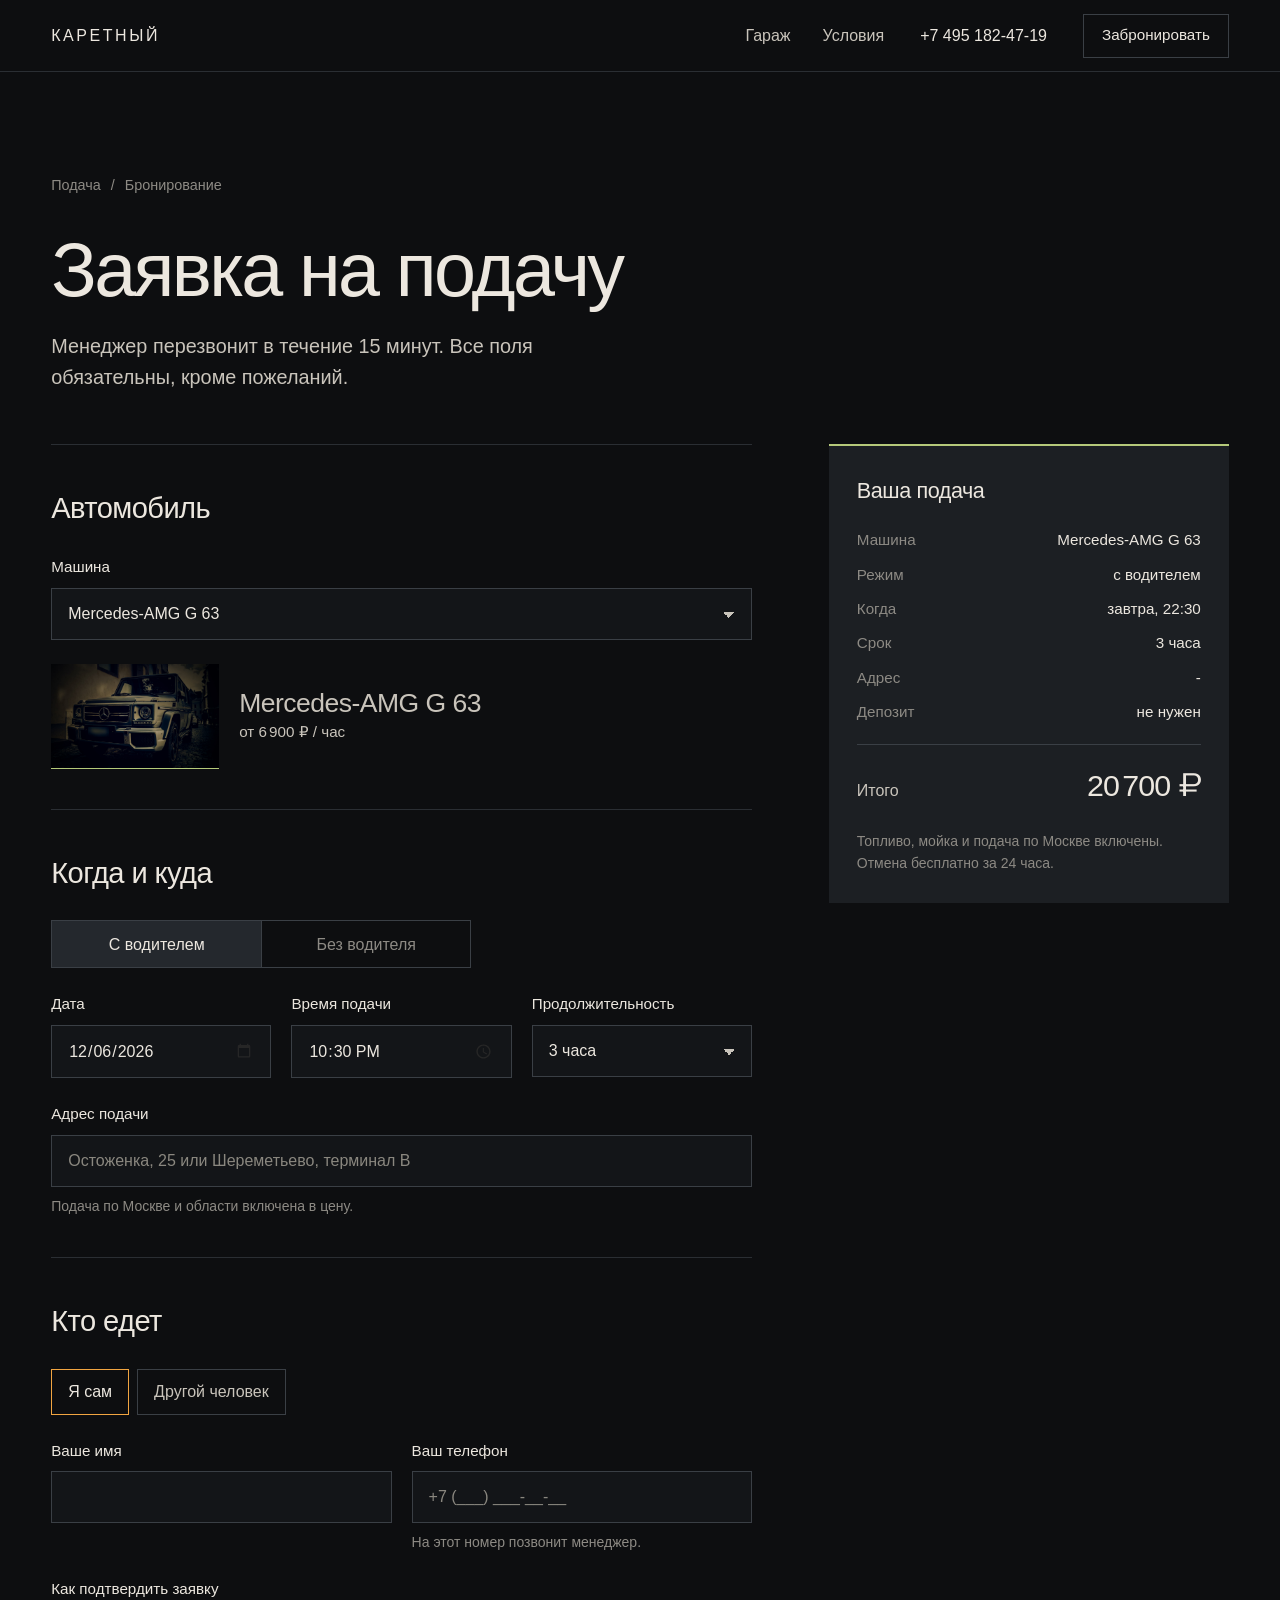
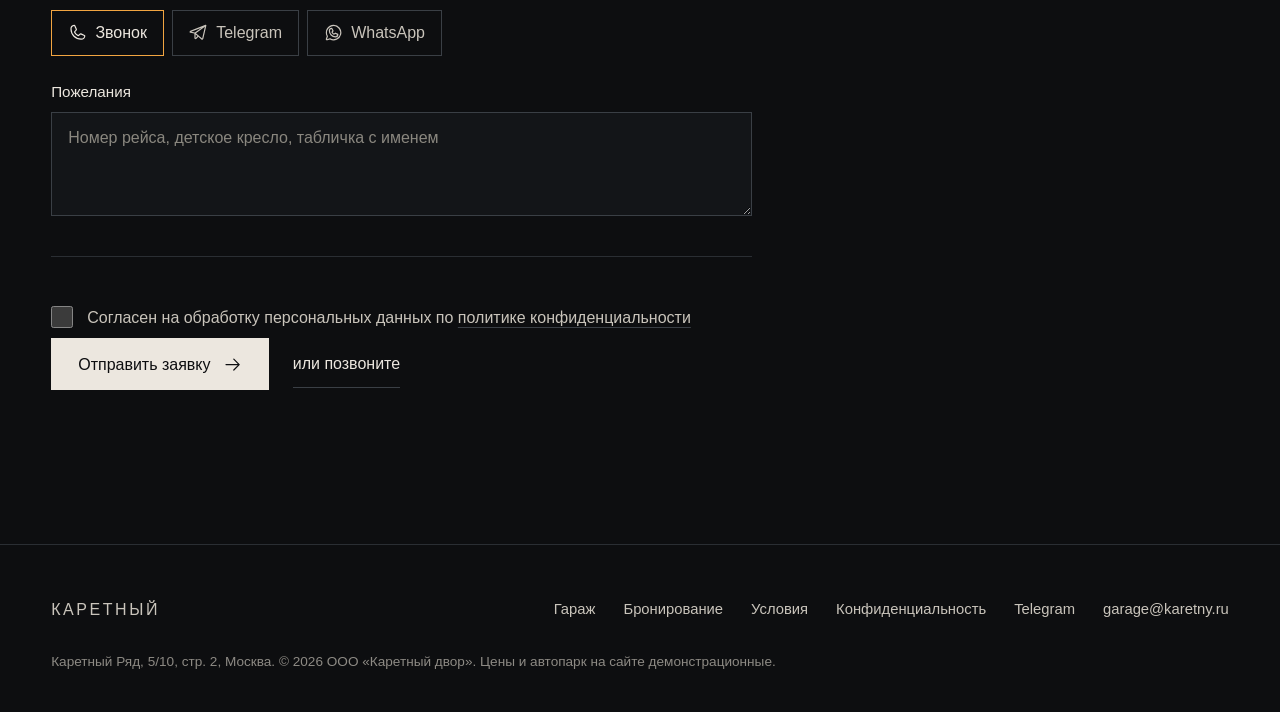
==== commit 51035f00: "Add per-car light colours and motion - Each car carries its own light colour (an interior or lightin" ====
--- a/booking.html
+++ b/booking.html
@@ -11,6 +11,7 @@
 <link rel="preload" href="assets/fonts/unbounded-cyrillic-300-normal.woff2" as="font" type="font/woff2" crossorigin>
 <link rel="preload" href="assets/fonts/golos-text-cyrillic-400-normal.woff2" as="font" type="font/woff2" crossorigin>
 <link rel="stylesheet" href="assets/css/style.css">
+<script>document.documentElement.classList.add("js");</script>
 </head>
 <body class="has-bar">
 <a class="skip-link" href="#main">Перейти к содержанию</a>
--- a/assets/css/style.css
+++ b/assets/css/style.css
@@ -453,7 +453,7 @@
 .select option { background: var(--asphalt); color: var(--ivory); }
 .input::placeholder, .textarea::placeholder { color: var(--placeholder); opacity: 1; }
 .input:hover, .select:hover, .textarea:hover { border-color: var(--muted); }
-.input:focus, .select:focus, .textarea:focus { outline: none; border-color: var(--sodium); box-shadow: 0 0 0 1px var(--sodium); }
+.input:focus, .select:focus, .textarea:focus { outline: 1px solid var(--sodium); outline-offset: 0; border-color: var(--sodium); }
 .field.is-invalid .input, .field.is-invalid .select, .field.is-invalid .textarea { border-color: var(--error); }
 input[type="date"]::-webkit-calendar-picker-indicator, input[type="time"]::-webkit-calendar-picker-indicator { filter: invert(0.85); cursor: pointer; }
 .grid-2 { display: grid; grid-template-columns: 1fr 1fr; gap: 20px; }
@@ -494,7 +494,7 @@
   .car-preview img { width: 112px; }
 }
 .done { display: grid; gap: 28px; padding-bottom: 24px; }
-.done__no { font-family: var(--font-display); font-weight: 300; color: var(--sodium); font-size: clamp(2.4rem, 1.4rem + 3vw, 4.4rem); letter-spacing: -0.04em; line-height: 1; }
+.done__no { font-family: var(--font-display); font-weight: 300; color: var(--sodium); font-size: clamp(1.6rem, 0.9rem + 3.4vw, 4.4rem); white-space: nowrap; letter-spacing: -0.04em; line-height: 1; }
 .done dl { display: grid; grid-template-columns: max-content 1fr; gap: 10px 28px; }
 .done dt { color: var(--muted); }
 .done dd { color: var(--ivory); overflow-wrap: anywhere; }
@@ -541,3 +541,131 @@
 @media (pointer: coarse) { .timedial { cursor: default; } }
 /* Home: the scene carries the only booking action in the first viewport */
 .site-header--over .btn { display: none; }
+
+/* =========================================================
+   Car light colours and motion
+   Each car carries its own light (--tint): an interior or lighting detail
+   of that car. It spills into the scene, edges the boxes and panels.
+   Sodium stays reserved for the time.
+   ========================================================= */
+@property --tint { syntax: "<color>"; inherits: true; initial-value: #f2a541; }
+:root { --blue-hour: #101a2e; --blue-hour-2: #16233d; }
+
+/* Scene: the selected car's light spills from below */
+.scene { transition: --tint 1.1s var(--ease); }
+.scene__glow {
+  position: absolute; inset: 0; z-index: -1; pointer-events: none; mix-blend-mode: screen;
+  background:
+    radial-gradient(75% 60% at 72% 100%, color-mix(in oklab, var(--tint) 50%, transparent), transparent 70%),
+    radial-gradient(45% 40% at 15% 100%, color-mix(in oklab, var(--tint) 24%, transparent), transparent 70%);
+}
+.carpick__top { border-bottom-color: color-mix(in oklab, var(--tint) 70%, var(--line-strong)); transition: border-color 0.9s var(--ease); }
+.carpick__light { display: flex; align-items: center; gap: 10px; color: var(--ivory-2); font-size: 0.9rem; }
+.carpick__light::before { content: ""; width: 26px; height: 1px; background: var(--tint); }
+
+/* Lights on: the photograph comes up from dark */
+.scene__media img.is-current { animation: lightsOn 1.5s var(--ease) both; }
+.scene__media img.is-current.from-right { animation: lightsOn 1s var(--ease) both, driveInR 1s var(--ease) both; }
+.scene__media img.is-current.from-left { animation: lightsOn 1s var(--ease) both, driveInL 1s var(--ease) both; }
+@keyframes lightsOn { from { filter: brightness(0.15) saturate(0.4); } 60% { filter: brightness(1.08); } to { filter: brightness(1); } }
+@keyframes driveInR { from { transform: translateX(3%) scale(1.04); } to { transform: none; } }
+@keyframes driveInL { from { transform: translateX(-3%) scale(1.04); } to { transform: none; } }
+
+/* The colon ticks like a live clock (paused when the scene is off screen) */
+.timedial__colon { animation: tick 2s steps(1, end) infinite; }
+.scene.is-offscreen .timedial__colon { animation-play-state: paused; }
+@keyframes tick { 0%, 50% { opacity: 1; } 50.01%, 100% { opacity: 0.35; } }
+
+/* First load: the time and the controls arrive after the lights */
+.js .scene .pickup, .js .scene .carpick { animation: rise 0.9s var(--ease) both; }
+.js .scene .pickup { animation-delay: 0.35s; }
+.js .scene .carpick { animation-delay: 0.55s; }
+@keyframes rise { from { opacity: 0; transform: translateY(18px); } to { opacity: 1; transform: none; } }
+
+/* Garage doors: boxes and lots roll up into view */
+.box, .lot { --tint: var(--sodium); }
+.box::before, .lot::before {
+  content: ""; position: absolute; left: 0; right: 0; bottom: 0; height: 1px; z-index: 1;
+  background: var(--tint);
+  transform: scaleX(0); transform-origin: left; transition: transform 0.6s var(--ease);
+}
+.box:hover::before, .box:focus-visible::before { transform: scaleX(1); }
+.lot::before { transform: scaleX(0.18); }
+.lot:hover::before, .lot:focus-visible::before { transform: scaleX(1); }
+.box::after, .lot::after { transition: background 0.6s var(--ease); }
+.box:hover::after, .box:focus-visible::after, .lot:hover::after, .lot:focus-visible::after {
+  background: linear-gradient(to top, rgb(13 14 16 / 0.92) 0%, color-mix(in oklab, var(--tint) 14%, transparent) 55%, transparent 100%);
+}
+.box__light, .lot__light { display: inline-flex; align-items: center; gap: 8px; color: var(--ivory-2); font-size: 0.85rem; }
+.box__light::before, .lot__light::before { content: ""; width: 8px; height: 8px; border-radius: 50%; background: var(--tint); }
+.door__panel { display: none; }
+.js .door__panel {
+  display: block; position: absolute; inset: 0; z-index: 2; pointer-events: none;
+  background: linear-gradient(to bottom, var(--asphalt), var(--night));
+  border-bottom: 1px solid var(--tint);
+  transform: translateY(0); transition: transform 1.05s var(--ease) calc(var(--i, 0) * 110ms);
+}
+.js .door img { transform: scale(1.1); }
+.js .door.is-open .door__panel { transform: translateY(-101%); }
+.js .door.is-open img { transform: scale(1); transition: transform 1.8s var(--ease) calc(var(--i, 0) * 110ms), filter 0.6s var(--ease); }
+.js .door.is-open:hover img, .js .door.is-open:focus-visible img { transform: scale(1.04); transition: transform 1.2s var(--ease), filter 0.6s var(--ease); }
+
+/* Blue hour band for the evening */
+.band-blue {
+  background: linear-gradient(to bottom, var(--lacquer) 0%, var(--blue-hour) 22%, var(--blue-hour-2) 60%, var(--lacquer) 100%);
+}
+:root { --blue-ink: #b9c2d6; --blue-muted: #98a3bb; --blue-dim: #56617a; }
+.band-blue .evening__text { color: var(--blue-ink); }
+.band-blue .evening__foot { color: var(--blue-muted); }
+/* The times light up one after another, like windows at dusk */
+.js .evening__text time { color: var(--blue-dim); transition: color 0.8s var(--ease), text-shadow 0.8s var(--ease); transition-delay: calc(var(--i, 0) * 380ms); }
+.js .evening__text.is-lit time { color: var(--sodium); }
+
+/* Two ways: each way has its own light */
+.way { position: relative; }
+.way::before { content: ""; position: absolute; left: 0; top: -1px; width: 64px; height: 1px; background: var(--way); }
+.way + .way::before { left: clamp(24px, 4vw, 64px); }
+.way--driver { --way: var(--sodium); }
+.way--self { --way: #6fa8ff; }
+@media (max-width: 820px) { .way + .way::before { left: 0; } }
+
+/* Car page and booking carry the car's light */
+.car-hero__glow {
+  position: absolute; inset: 0; z-index: -1; pointer-events: none; mix-blend-mode: screen;
+  background: radial-gradient(60% 60% at 75% 100%, color-mix(in oklab, var(--tint) 30%, transparent), transparent 70%);
+}
+.car-hero img { animation: lightsOn 1.6s var(--ease) both; }
+#car-page .panel, #summary { border-top-color: var(--tint); transition: border-color 0.6s var(--ease); }
+#car-page .dash-list li::before { background: var(--tint); }
+.car-preview img { border-bottom: 1px solid var(--tint); }
+.bar { border-top-color: color-mix(in oklab, var(--tint) 60%, var(--line-strong)); }
+
+/* Inner page titles come up out of the dark */
+.js .page-head .display { animation: rise 0.8s var(--ease) both; }
+.js .page-head .lead { animation: rise 0.8s var(--ease) 0.12s both; }
+
+/* Headlight sweep on the primary button */
+.btn:not(.btn--line) { position: relative; overflow: hidden; isolation: isolate; }
+.btn:not(.btn--line)::after {
+  content: ""; position: absolute; inset: -20% auto -20% -40%; width: 40%; z-index: -1;
+  background: linear-gradient(100deg, transparent, rgb(242 165 65 / 0.35), transparent);
+  transform: translateX(-120%) skewX(-12deg); transition: transform 0.7s var(--ease);
+}
+.btn:not(.btn--line):hover::after { transform: translateX(380%) skewX(-12deg); }
+
+/* Request number arrives like a split-flap board */
+.done__no span { display: inline-block; }
+.done__no span.is-flipping { min-width: 0.62em; text-align: center; }
+.done__no span.is-flipping { color: var(--ivory-2); }
+
+@media (prefers-reduced-motion: reduce) {
+  .scene__media img.is-current, .scene__media img.is-current.from-right, .scene__media img.is-current.from-left, .car-hero img { animation: fadeOnly 0.4s linear both; }
+  @keyframes fadeOnly { from { opacity: 0; } to { opacity: 1; } }
+  .timedial__colon { animation: none; }
+  .js .scene .pickup, .js .scene .carpick, .js .page-head .display, .js .page-head .lead { animation: none; }
+  .js .door__panel { display: none; }
+  .js .door img, .js .door.is-open img { transform: none; transition: none; }
+  .js .evening__text time { transition: color 0.3s linear; transition-delay: 0s; }
+  .btn:not(.btn--line)::after { display: none; }
+  .box::before, .lot::before { transition: none; }
+}
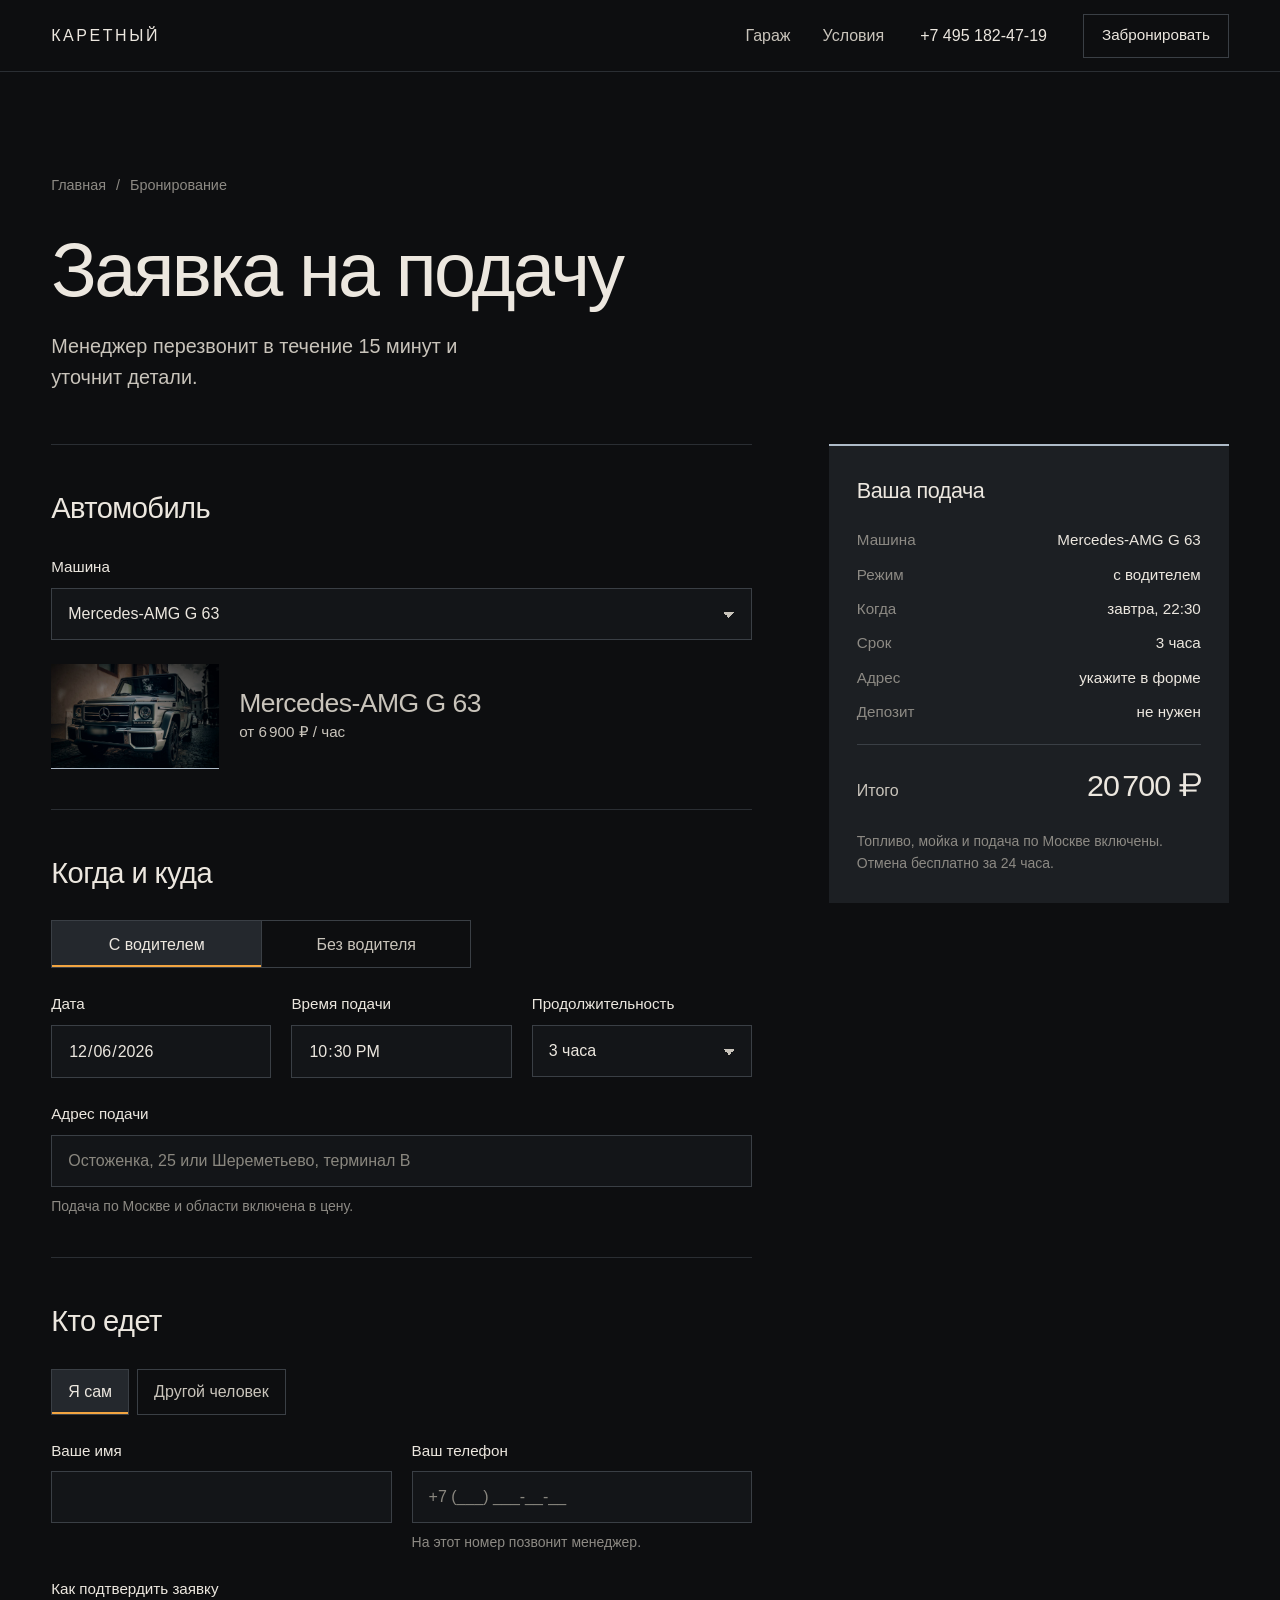
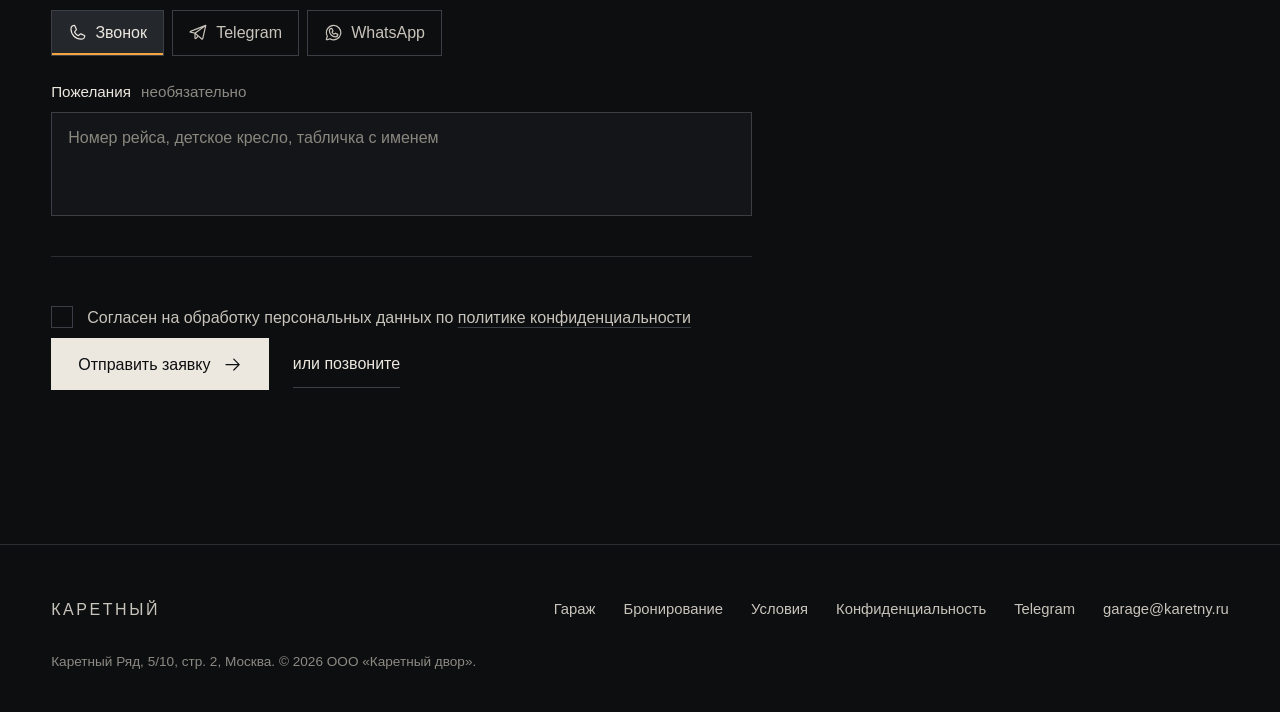
==== commit 6ec0d477: "Premium pass and cinematic home intro Home first screen: - once-per-session intro: headlamps ignite " ====
--- a/booking.html
+++ b/booking.html
@@ -10,7 +10,7 @@
 <link rel="icon" href="data:image/svg+xml,%3Csvg xmlns='http://www.w3.org/2000/svg' viewBox='0 0 64 64'%3E%3Crect width='64' height='64' fill='%230d0e10'/%3E%3Ccircle cx='32' cy='32' r='9' fill='%23f2a541'/%3E%3C/svg%3E">
 <link rel="preload" href="assets/fonts/unbounded-cyrillic-300-normal.woff2" as="font" type="font/woff2" crossorigin>
 <link rel="preload" href="assets/fonts/golos-text-cyrillic-400-normal.woff2" as="font" type="font/woff2" crossorigin>
-<link rel="stylesheet" href="assets/css/style.css">
+<link rel="stylesheet" href="assets/css/style.css?v=6">
 <script>document.documentElement.classList.add("js");</script>
 </head>
 <body class="has-bar">
@@ -28,7 +28,7 @@
   </div>
 </header>
 <div class="mobile-menu" id="mobile-menu" inert>
-  <a href="index.html">Подача</a>
+  <a href="index.html">Главная</a>
   <a href="fleet.html">Гараж</a>
   <a href="terms.html">Условия</a>
   <a href="booking.html">Забронировать</a>
@@ -37,9 +37,9 @@
 <main id="main">
   <div class="container">
     <div class="page-head" data-before-submit>
-      <nav class="crumbs" aria-label="Хлебные крошки"><a href="index.html">Подача</a><span aria-hidden="true">/</span><span aria-current="page">Бронирование</span></nav>
+      <nav class="crumbs" aria-label="Хлебные крошки"><a href="index.html">Главная</a><span aria-hidden="true">/</span><span aria-current="page">Бронирование</span></nav>
       <h1 class="display">Заявка на подачу</h1>
-      <p class="lead">Менеджер перезвонит в течение 15 минут. Все поля обязательны, кроме пожеланий.</p>
+      <p class="lead">Менеджер перезвонит в течение 15 минут и уточнит детали.</p>
     </div>
 
     <div class="booking">
@@ -78,12 +78,12 @@
             <div class="grid-3">
               <div class="field" data-field="date">
                 <label class="field__label" for="b-date">Дата</label>
-                <input class="input" type="date" id="b-date" name="date" required>
+                <input class="input" type="date" id="b-date" name="date" required lang="ru">
                 <p class="field__error" role="alert"></p>
               </div>
               <div class="field" data-field="time">
                 <label class="field__label" for="b-time">Время подачи</label>
-                <input class="input" type="time" id="b-time" name="time" step="900" required>
+                <input class="input" type="time" id="b-time" name="time" step="900" required lang="ru">
                 <p class="field__error" role="alert"></p>
               </div>
               <div class="field">
@@ -144,7 +144,7 @@
               </div>
             </div>
             <div class="field">
-              <label class="field__label" for="b-comment">Пожелания</label>
+              <label class="field__label" for="b-comment">Пожелания <span class="field__opt">необязательно</span></label>
               <textarea class="textarea" id="b-comment" name="comment" placeholder="Номер рейса, детское кресло, табличка с именем"></textarea>
             </div>
           </div>
@@ -186,7 +186,7 @@
 <div class="bar" role="region" aria-label="Быстрая бронь">
   <div class="bar__info"><span class="bar__what">Выберите машину</span><span class="bar__total" aria-live="polite">-</span></div>
   <a class="icon-btn" data-phone href="tel:+74951824719" aria-label="Позвонить в гараж"><svg class="icon" aria-hidden="true"><use href="#i-phone"></use></svg></a>
-  <button class="btn" type="submit" form="booking-form">Отправить</button>
+  <button class="btn" type="submit" form="booking-form">Отправить заявку</button>
 </div>
 
 <footer class="site-footer">
@@ -202,11 +202,11 @@
         <a href="mailto:garage@karetny.ru">garage@karetny.ru</a>
       </nav>
     </div>
-    <p class="site-footer__legal">Каретный Ряд, 5/10, стр. 2, Москва. © <span data-year>2026</span> ООО «Каретный двор». Цены и автопарк на сайте демонстрационные.</p>
+    <p class="site-footer__legal">Каретный Ряд, 5/10, стр. 2, Москва. © <span data-year>2026</span> ООО «Каретный двор».</p>
   </div>
 </footer>
-<script src="assets/js/icons.js"></script>
-<script src="assets/js/data.js"></script>
-<script src="assets/js/main.js"></script>
+<script src="assets/js/icons.js?v=6"></script>
+<script src="assets/js/data.js?v=6"></script>
+<script src="assets/js/main.js?v=6"></script>
 </body>
 </html>
--- a/assets/css/style.css
+++ b/assets/css/style.css
@@ -225,11 +225,6 @@
 .day input:hover + span { border-color: var(--ivory-2); }
 .day input:checked + span { border-color: var(--sodium); color: var(--ivory); box-shadow: inset 0 -2px 0 var(--sodium); }
 .day input:focus-visible + span { outline: 2px solid var(--sodium); outline-offset: 2px; }
-.day-date {
-  min-height: 44px; padding: 0 12px; background: transparent; border: 1px solid var(--line-strong); border-radius: 0;
-  color: var(--ivory-2); font-weight: 500; font-size: 0.95rem;
-}
-.day-date.is-active { border-color: var(--sodium); color: var(--ivory); box-shadow: inset 0 -2px 0 var(--sodium); }
 .pickup__note { color: var(--muted); font-size: 0.9rem; margin-top: 6px; min-height: 1.5em; }
 
 .carpick { display: grid; gap: 18px; padding-bottom: 6px; }
@@ -275,7 +270,7 @@
 }
 .box img { position: absolute; inset: 0; width: 100%; height: 100%; object-fit: cover; z-index: -2; transition: transform 1.2s var(--ease), filter 0.6s var(--ease); filter: brightness(1); }
 .box::after { content: ""; position: absolute; inset: 0; z-index: -1; background: linear-gradient(to top, rgb(13 14 16 / 0.95) 0%, rgb(13 14 16 / 0.2) 55%, transparent 100%); }
-.box:hover img, .box:focus-visible img { transform: scale(1.04); filter: brightness(1.15); }
+.box:hover img, .box:focus-visible img { transform: scale(1.04); filter: brightness(1.08); }
 .box__body { padding: 22px; display: grid; gap: 6px; }
 .box__name { font-family: var(--font-display); font-weight: 300; font-size: 1.3rem; line-height: 1.2; color: var(--ivory); letter-spacing: -0.02em; }
 .box__price { color: var(--ivory-2); font-size: 0.95rem; }
@@ -315,7 +310,6 @@
 /* Garage night photo */
 .yard { position: relative; min-height: min(86vh, 820px); display: flex; align-items: flex-end; overflow: hidden; isolation: isolate; }
 .yard img { position: absolute; inset: 0; width: 100%; height: 100%; object-fit: cover; z-index: -2; }
-.yard img { filter: brightness(1.35) contrast(1.05); }
 .yard::before { content: ""; position: absolute; inset: 0; z-index: -1; background: linear-gradient(to top, var(--lacquer) 2%, rgb(13 14 16 / 0.45) 40%, transparent 100%); }
 .yard__body { padding-bottom: clamp(48px, 8vw, 112px); display: grid; gap: 22px; max-width: 760px; }
 .yard__addr { display: flex; gap: 12px 32px; flex-wrap: wrap; color: var(--ivory); font-weight: 500; }
@@ -385,9 +379,9 @@
 .lots { display: grid; grid-template-columns: repeat(12, minmax(0, 1fr)); gap: 2px; }
 .lot { grid-column: span 7; position: relative; display: flex; flex-direction: column; justify-content: flex-end; min-height: 480px; overflow: hidden; text-decoration: none; color: inherit; background: var(--night); isolation: isolate; }
 .lot:nth-child(4n + 2), .lot:nth-child(4n + 3) { grid-column: span 5; }
-.lot img { position: absolute; inset: 0; width: 100%; height: 100%; object-fit: cover; z-index: -2; filter: brightness(1.05); transition: transform 1.2s var(--ease), filter 0.6s var(--ease); }
+.lot img { position: absolute; inset: 0; width: 100%; height: 100%; object-fit: cover; z-index: -2; transition: transform 1.2s var(--ease), filter 0.6s var(--ease); }
 .lot::after { content: ""; position: absolute; inset: 0; z-index: -1; background: linear-gradient(to top, rgb(13 14 16 / 0.96) 0%, rgb(13 14 16 / 0.25) 50%, transparent 100%); }
-.lot:hover img, .lot:focus-visible img { transform: scale(1.03); filter: brightness(1.2); }
+.lot:hover img, .lot:focus-visible img { transform: scale(1.03); filter: brightness(1.08); }
 .lot__body { padding: clamp(20px, 2.4vw, 32px); display: grid; gap: 14px; }
 .lot__name { font-family: var(--font-display); font-weight: 300; font-size: clamp(1.35rem, 1.1rem + 0.8vw, 1.9rem); line-height: 1.15; color: var(--ivory); letter-spacing: -0.02em; }
 .lot__class { color: var(--muted); font-size: 0.9rem; }
@@ -572,9 +566,9 @@
 @keyframes driveInL { from { transform: translateX(-3%) scale(1.04); } to { transform: none; } }
 
 /* The colon ticks like a live clock (paused when the scene is off screen) */
-.timedial__colon { animation: tick 2s steps(1, end) infinite; }
+.timedial__colon { animation: breathe 3.2s ease-in-out infinite; }
 .scene.is-offscreen .timedial__colon { animation-play-state: paused; }
-@keyframes tick { 0%, 50% { opacity: 1; } 50.01%, 100% { opacity: 0.35; } }
+@keyframes breathe { 0%, 100% { opacity: 1; } 50% { opacity: 0.55; } }
 
 /* First load: the time and the controls arrive after the lights */
 .js .scene .pickup, .js .scene .carpick { animation: rise 0.9s var(--ease) both; }
@@ -669,3 +663,160 @@
   .btn:not(.btn--line)::after { display: none; }
   .box::before, .lot::before { transition: none; }
 }
+
+/* =========================================================
+   Home scene: intro, light trails, depth
+   ========================================================= */
+.scene__media { transform: translate3d(calc(var(--px, 0) * -14px), calc(var(--py, 0) * -8px), 0) scale(1.03); transition: transform 1.2s var(--ease); }
+.scene__glow { background:
+    radial-gradient(75% 60% at var(--gx, 72%) 100%, color-mix(in oklab, var(--tint) 40%, transparent), transparent 70%),
+    radial-gradient(45% 40% at 15% 100%, color-mix(in oklab, var(--tint) 24%, transparent), transparent 70%);
+  transition: opacity 0.6s var(--ease); }
+.scene__trails { position: absolute; inset: 0; width: 100%; height: 100%; z-index: -1; pointer-events: none; opacity: 0; transition: opacity 2s var(--ease) 0.8s; }
+.scene.is-live .scene__trails { opacity: 1; }
+
+/* Headlights in the dark, then the scene comes up */
+.intro { display: none; }
+.is-intro .intro {
+  display: block; position: absolute; inset: 0; z-index: 5; background: var(--lacquer); pointer-events: none;
+  animation: introOut 0.9s var(--ease) 1.55s both;
+}
+.intro__beam {
+  position: absolute; top: 58%; width: 34vmin; height: 34vmin; margin: -17vmin 0 0 -17vmin; border-radius: 50%;
+  background: radial-gradient(circle, #fff7e8 0%, rgb(255 236 200 / 0.75) 8%, rgb(242 165 65 / 0.28) 26%, transparent 62%);
+  opacity: 0; transform: scale(0.2);
+  animation: beamOn 1.2s var(--ease) both;
+}
+.intro__beam--l { left: 56%; animation-delay: 0.25s; }
+.intro__beam--r { left: 76%; animation-delay: 0.42s; }
+.intro__beam::after {
+  content: ""; position: absolute; left: 50%; top: 50%; width: 260%; height: 14%; transform: translate(-50%, -50%);
+  background: radial-gradient(closest-side, rgb(255 240 210 / 0.55), transparent);
+}
+@keyframes beamOn { 0% { opacity: 0; transform: scale(0.2); } 35% { opacity: 1; transform: scale(1.15); } 55% { opacity: 0.55; transform: scale(0.95); } 70% { opacity: 1; transform: scale(1); } 100% { opacity: 1; transform: scale(1.05); } }
+@keyframes introOut { to { opacity: 0; visibility: hidden; } }
+.is-intro .scene__media img.is-current { animation-delay: 1.6s; }
+.is-intro .js .scene .pickup, .is-intro .scene .pickup { animation-delay: 1.9s; }
+.is-intro .scene .carpick { animation-delay: 2.1s; }
+.is-intro .site-header--over { animation: rise 0.8s var(--ease) 2.2s both; }
+
+/* Date picker button */
+.day-pick {
+  min-height: 44px; padding: 0 16px; background: transparent; border: 1px solid var(--line-strong); border-radius: 0;
+  color: var(--ivory-2); font-weight: 500; font-size: 0.95rem; transition: border-color 0.2s var(--ease), color 0.2s var(--ease);
+}
+.day-pick:hover { border-color: var(--ivory-2); }
+.day-pick.is-active { border-color: var(--sodium); color: var(--ivory); box-shadow: inset 0 -2px 0 var(--sodium); }
+
+@media (max-width: 980px) {
+  .scene__media { transform: none; }
+  .scene__trails { height: 56vh; min-height: 300px; bottom: auto; }
+  .intro__beam { top: 32%; width: 46vmin; height: 46vmin; margin: -23vmin 0 0 -23vmin; }
+  .intro__beam--l { left: 34%; }
+  .intro__beam--r { left: 70%; }
+}
+@media (prefers-reduced-motion: reduce) {
+  .is-intro .intro { display: none; }
+  .scene__media { transform: none; transition: none; }
+  .scene__trails { display: none; }
+}
+
+
+/* =========================================================
+   Premium pass
+   ========================================================= */
+
+/* One selected state for every choice control: asphalt fill + sodium underline */
+.mode-switch span, .day span, .chip span, .filters span, .day-pick { color: var(--ivory-2); }
+.mode-switch input:checked + span,
+.day input:checked + span,
+.chip input:checked + span,
+.filters input:checked + span,
+.day-pick.is-active {
+  background: var(--asphalt-2); color: var(--ivory); border-color: var(--line-strong); box-shadow: inset 0 -2px 0 var(--sodium);
+}
+
+/* Native date and time fields open their picker from the whole field */
+input[type="date"], input[type="time"] { position: relative; }
+input[type="date"]::-webkit-calendar-picker-indicator, input[type="time"]::-webkit-calendar-picker-indicator {
+  position: absolute; inset: 0; width: auto; height: auto; opacity: 0; cursor: pointer;
+}
+
+/* Custom checkbox, quiet textarea */
+.check input {
+  appearance: none; -webkit-appearance: none; width: 22px; height: 22px; margin: 1px 0 0; flex: none;
+  border: 1px solid var(--line-strong); background: transparent; display: grid; place-items: center; cursor: pointer;
+  transition: border-color 0.2s var(--ease);
+}
+.check input:hover { border-color: var(--ivory-2); }
+.check input:checked { border-color: var(--sodium); }
+.check input:checked::after { content: ""; width: 11px; height: 6px; border: solid var(--sodium); border-width: 0 0 1.5px 1.5px; transform: translateY(-2px) rotate(-45deg); }
+.check input:focus-visible { outline: 2px solid var(--sodium); outline-offset: 3px; }
+.textarea { resize: none; field-sizing: content; }
+.field__opt { color: var(--muted); font-weight: 400; margin-left: 6px; }
+
+/* Light trails stay on the road band, away from the type */
+.scene__trails { -webkit-mask-image: linear-gradient(to top, transparent 0 30%, #000 44%, #000 72%, transparent 86%); mask-image: linear-gradient(to top, transparent 0 30%, #000 44%, #000 72%, transparent 86%); }
+
+/* Intro beams: cool white headlamps placed on the car's own lamps */
+.intro__beam {
+  left: var(--lx, 56%); top: var(--ly, 58%);
+  background: radial-gradient(circle, #f8f6f0 0%, rgb(236 240 248 / 0.8) 7%, rgb(220 228 240 / 0.28) 24%, transparent 60%);
+}
+.intro__beam--l { left: var(--lx1, 56%); top: var(--ly1, 58%); }
+.intro__beam--r { left: var(--lx2, 76%); top: var(--ly2, 58%); }
+.intro__beam::after { background: radial-gradient(closest-side, rgb(236 240 248 / 0.5), transparent); }
+.is-intro .intro { animation: introOut 0.8s var(--ease) 1.1s both; }
+.is-intro .scene__media img.is-current { animation-delay: 1.05s; }
+.is-intro .scene .pickup { animation-delay: 1.35s; }
+.is-intro .scene .carpick { animation-delay: 1.5s; }
+.is-intro .site-header--over { animation: rise 0.8s var(--ease) 1.6s both; }
+
+/* Evening: a timeline, times in Unbounded, words in Golos */
+.band-blue { padding-block: clamp(96px, 9vw, 140px); background: linear-gradient(to bottom, var(--lacquer) 0%, var(--blue-hour) 14%, var(--blue-hour-2) 60%, var(--lacquer) 100%); }
+.evening__text { display: grid; gap: clamp(14px, 2vw, 22px); max-width: 980px; font-family: var(--font-text); font-size: inherit; line-height: 1.4; letter-spacing: 0; }
+.evening__text li { display: grid; grid-template-columns: clamp(110px, 16vw, 210px) 1fr; align-items: baseline; gap: 24px; padding-bottom: clamp(14px, 2vw, 22px); border-bottom: 1px solid rgb(185 194 214 / 0.12); }
+.evening__text li:last-child { border-bottom: 0; }
+.evening__text time { font-family: var(--font-display); font-weight: 300; font-size: clamp(1.8rem, 1.2rem + 2.2vw, 3.2rem); letter-spacing: -0.04em; line-height: 1; }
+.evening__text span { font-size: clamp(1.1rem, 0.95rem + 0.7vw, 1.6rem); color: var(--blue-ink); }
+.evening__text li:last-child span { color: var(--ivory); }
+
+/* Occasions sit on a rule and fill the row */
+.occasions { grid-template-columns: repeat(3, minmax(0, 1fr)); border-top: 1px solid var(--line); }
+@media (max-width: 980px) { .occasions { grid-template-columns: 1fr; } }
+
+/* Questions align to the page grid */
+.qa { grid-template-columns: minmax(0, 4fr) minmax(0, 8fr); max-width: none; }
+
+/* Garage row bleeds to the viewport edge */
+.garage-row {
+  margin-inline: calc((100vw - min(100vw, var(--container))) / -2 - var(--gutter));
+  padding-inline: calc((100vw - min(100vw, var(--container))) / 2 + var(--gutter));
+  scroll-padding-inline: calc((100vw - min(100vw, var(--container))) / 2 + var(--gutter));
+}
+
+/* Lots: quiet at rest, legible on any photo */
+.lot::before { transform: scaleX(0); }
+.lot::after { background: linear-gradient(to top, rgb(13 14 16 / 0.95) 0%, rgb(13 14 16 / 0.72) 32%, transparent 62%); }
+.lot__class, .lot__light { color: var(--ivory-2); }
+.lot__prices { display: grid; gap: 4px; }
+.box__flag { border: 0; padding: 0; font-size: 0.875rem; letter-spacing: 0.02em; color: var(--ivory-2); }
+
+/* Terms rhythm */
+.terms-section .h2 { font-size: clamp(1.5rem, 1.1rem + 1.4vw, 2.4rem); }
+.facts { grid-template-columns: 10rem 1fr; }
+@media (max-width: 520px) { .facts { grid-template-columns: 1fr; } }
+
+/* Specs share a baseline */
+.specs > div { grid-template-rows: auto 1fr; }
+.specs dd { align-self: end; }
+
+/* Mobile bar: model name on its own line, never cut */
+.bar__what { white-space: normal; overflow: visible; text-overflow: clip; line-height: 1.25; }
+
+/* Headlight sweep: a quiet sheen, not a flare */
+.btn:not(.btn--line)::after { background: linear-gradient(100deg, transparent, rgb(255 255 255 / 0.55), transparent); }
+
+/* The dial stays dark until it starts winding */
+.timedial { transition: opacity 0.4s var(--ease); }
+.timedial.is-waiting { opacity: 0; }
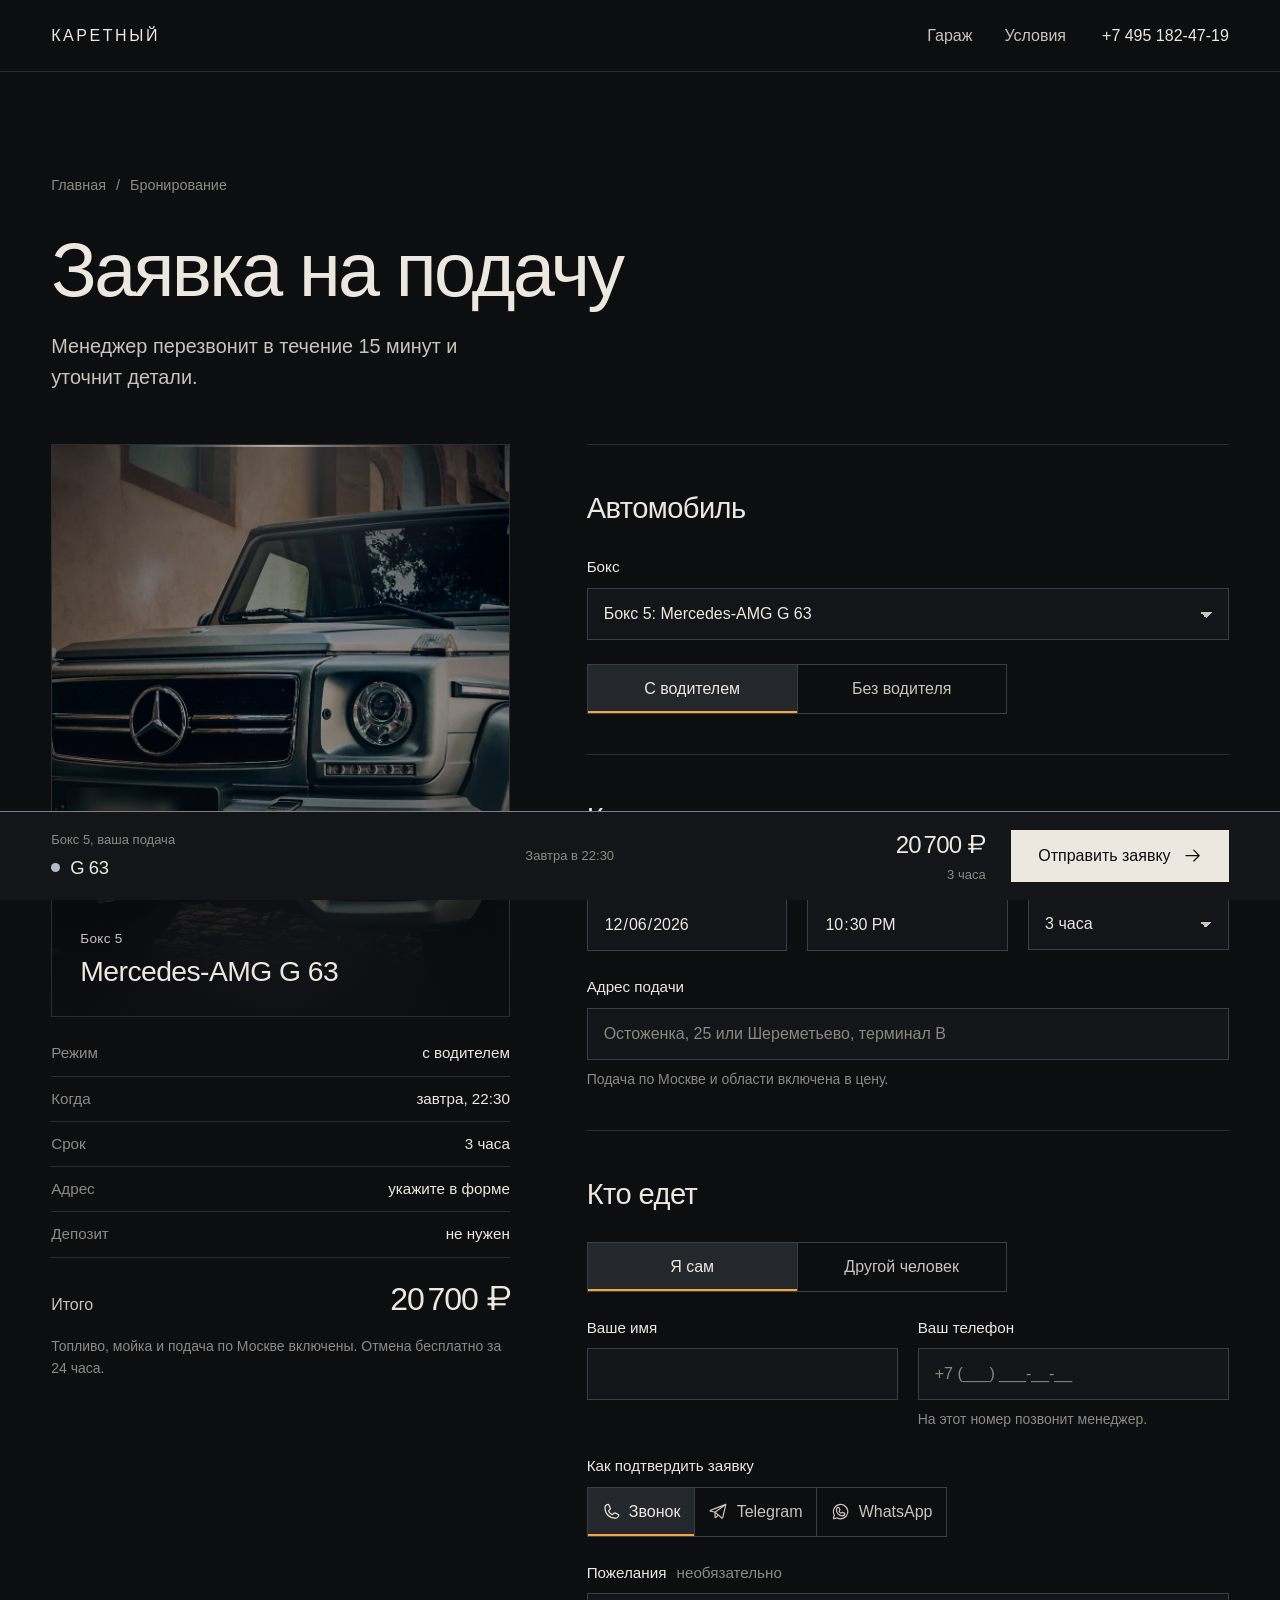
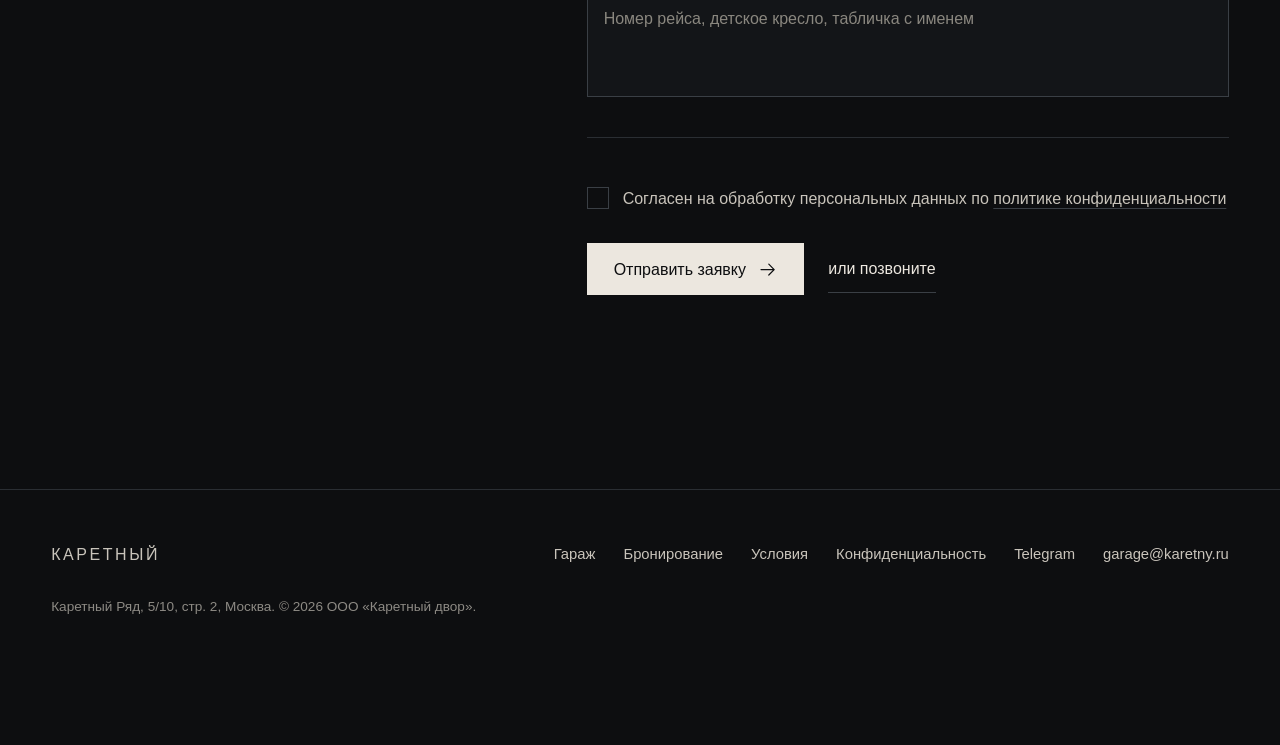
==== commit 09e75d66: "Restructure site as «Ночная улица»: garage boxes, street pan, dock Home becomes a street of eight bo" ====
--- a/booking.html
+++ b/booking.html
@@ -10,10 +10,10 @@
 <link rel="icon" href="data:image/svg+xml,%3Csvg xmlns='http://www.w3.org/2000/svg' viewBox='0 0 64 64'%3E%3Crect width='64' height='64' fill='%230d0e10'/%3E%3Ccircle cx='32' cy='32' r='9' fill='%23f2a541'/%3E%3C/svg%3E">
 <link rel="preload" href="assets/fonts/unbounded-cyrillic-300-normal.woff2" as="font" type="font/woff2" crossorigin>
 <link rel="preload" href="assets/fonts/golos-text-cyrillic-400-normal.woff2" as="font" type="font/woff2" crossorigin>
-<link rel="stylesheet" href="assets/css/style.css?v=6">
+<link rel="stylesheet" href="assets/css/style.css?v=11">
 <script>document.documentElement.classList.add("js");</script>
 </head>
-<body class="has-bar">
+<body class="has-dock">
 <a class="skip-link" href="#main">Перейти к содержанию</a>
 <header class="site-header">
   <div class="container site-header__inner">
@@ -23,7 +23,6 @@
       <a href="terms.html">Условия</a>
     </nav>
     <a class="header-phone" data-phone href="tel:+74951824719">+7 495 182-47-19</a>
-    <a class="btn btn--sm btn--line" href="booking.html" aria-current="page">Забронировать</a>
     <button class="icon-btn menu-toggle" type="button" aria-controls="mobile-menu" aria-expanded="false"><svg class="icon" aria-hidden="true"><use href="#i-list"></use></svg><span class="visually-hidden">Открыть меню</span></button>
   </div>
 </header>
@@ -43,8 +42,30 @@
     </div>
 
     <div class="booking">
-      <div class="booking__form">
-        <section class="done page-head" id="done" tabindex="-1" hidden aria-labelledby="done-title">
+      <aside class="booking__side" data-before-submit aria-labelledby="summary-title">
+        <div class="gbox gbox--toggle" id="booking-box">
+          <div class="gbox__bay"><img id="booking-img" src="assets/cars/wraith.jpg" alt="" width="1920" height="1200"></div>
+          <div class="gbox__shade"></div>
+          <div class="gbox__body"><span class="gbox__label" id="booking-no"></span><span class="gbox__name" id="booking-name"></span></div>
+          <div class="gbox__door" aria-hidden="true"><span class="gbox__no" id="booking-door-no"></span><span class="gbox__handle"></span></div>
+        </div>
+        <div class="summary" id="summary">
+          <h2 class="visually-hidden" id="summary-title">Ваша подача</h2>
+          <dl class="summary" aria-live="polite">
+            <div class="summary__line"><dt>Режим</dt><dd data-line="mode">-</dd></div>
+            <div class="summary__line"><dt>Когда</dt><dd data-line="when">-</dd></div>
+            <div class="summary__line"><dt>Срок</dt><dd data-line="amount">-</dd></div>
+            <div class="summary__line"><dt>Адрес</dt><dd data-line="address">-</dd></div>
+            <div class="summary__line"><dt>Депозит</dt><dd data-line="deposit">-</dd></div>
+          </dl>
+          <div class="summary__total"><span>Итого</span><strong data-total>-</strong></div>
+          <p class="summary__note" data-night hidden>С 00:00 до 06:00 действует ночной тариф, +20% к часу.</p>
+          <p class="summary__note">Топливо, мойка и подача по Москве включены. Отмена бесплатно за 24 часа.</p>
+        </div>
+      </aside>
+
+      <div>
+        <section class="done page-head" id="done" tabindex="-1" hidden aria-labelledby="done-title" style="padding-top:0">
           <h1 class="display" id="done-title">Заявка принята</h1>
           <p class="done__no" data-done-no></p>
           <p class="lead">Менеджер перезвонит на <span data-done-phone></span> в течение 15 минут. Если звонка нет, наберите гараж и назовите номер заявки.</p>
@@ -58,23 +79,21 @@
 
         <form id="booking-form" novalidate>
           <div class="form-error-summary" role="alert"></div>
-
           <div class="step">
             <h2 class="step__title">Автомобиль</h2>
             <div class="field">
-              <label class="field__label" for="b-car">Машина</label>
+              <label class="field__label" for="b-car">Бокс</label>
               <select class="select" id="b-car" name="car"></select>
             </div>
-            <div class="car-preview" id="car-preview" aria-live="polite"></div>
-          </div>
-
-          <div class="step">
-            <h2 class="step__title">Когда и куда</h2>
-            <div class="mode-switch" role="radiogroup" aria-label="Режим аренды" style="max-width:420px">
+            <div class="seg" role="radiogroup" aria-label="Режим аренды">
               <label><input type="radio" name="mode" value="driver" checked><span>С водителем</span></label>
               <label><input type="radio" name="mode" value="self"><span>Без водителя</span></label>
             </div>
             <p class="field__hint" data-driver-note hidden>Эта машина выдаётся только без водителя.</p>
+          </div>
+
+          <div class="step">
+            <h2 class="step__title">Когда и куда</h2>
             <div class="grid-3">
               <div class="field" data-field="date">
                 <label class="field__label" for="b-date">Дата</label>
@@ -105,9 +124,9 @@
 
           <div class="step">
             <h2 class="step__title">Кто едет</h2>
-            <div class="chips" role="radiogroup" aria-label="Для кого заявка">
-              <label class="chip"><input type="radio" name="who" value="self" checked><span>Я сам</span></label>
-              <label class="chip"><input type="radio" name="who" value="other"><span>Другой человек</span></label>
+            <div class="seg" role="radiogroup" aria-label="Для кого заявка">
+              <label><input type="radio" name="who" value="self" checked><span>Я сам</span></label>
+              <label><input type="radio" name="who" value="other"><span>Другой человек</span></label>
             </div>
             <div class="grid-2" data-other-block hidden>
               <div class="field" data-field="pname">
@@ -137,10 +156,10 @@
             </div>
             <div class="field">
               <span class="field__label" id="contact-label">Как подтвердить заявку</span>
-              <div class="chips" role="radiogroup" aria-labelledby="contact-label">
-                <label class="chip"><input type="radio" name="contact" value="phone" checked><span><svg class="icon" aria-hidden="true"><use href="#i-phone"></use></svg>Звонок</span></label>
-                <label class="chip"><input type="radio" name="contact" value="telegram"><span><svg class="icon" aria-hidden="true"><use href="#i-telegram-logo"></use></svg>Telegram</span></label>
-                <label class="chip"><input type="radio" name="contact" value="whatsapp"><span><svg class="icon" aria-hidden="true"><use href="#i-whatsapp-logo"></use></svg>WhatsApp</span></label>
+              <div class="seg seg--3" role="radiogroup" aria-labelledby="contact-label">
+                <label><input type="radio" name="contact" value="phone" checked><span><svg class="icon" aria-hidden="true"><use href="#i-phone"></use></svg>Звонок</span></label>
+                <label><input type="radio" name="contact" value="telegram"><span><svg class="icon" aria-hidden="true"><use href="#i-telegram-logo"></use></svg>Telegram</span></label>
+                <label><input type="radio" name="contact" value="whatsapp"><span><svg class="icon" aria-hidden="true"><use href="#i-whatsapp-logo"></use></svg>WhatsApp</span></label>
               </div>
             </div>
             <div class="field">
@@ -149,44 +168,30 @@
             </div>
           </div>
 
+          <div class="step">
+            <div class="field" data-field="consent">
+              <label class="check"><input type="checkbox" id="b-consent" name="consent"><span>Согласен на обработку персональных данных по <a href="terms.html#privacy">политике конфиденциальности</a></span></label>
+              <p class="field__error" role="alert"></p>
+            </div>
+            <div class="form-actions">
+              <button class="btn" type="submit">Отправить заявку <svg class="icon" aria-hidden="true"><use href="#i-arrow-right"></use></svg></button>
+              <a class="text-link" data-phone href="tel:+74951824719">или позвоните</a>
+            </div>
+          </div>
         </form>
       </div>
-
-      <aside class="booking__aside" data-before-submit aria-labelledby="summary-title">
-        <div class="panel" id="summary">
-          <h2 class="panel__title" id="summary-title">Ваша подача</h2>
-          <dl class="panel__lines" aria-live="polite">
-            <div class="panel__line"><dt>Машина</dt><dd data-line="car">-</dd></div>
-            <div class="panel__line"><dt>Режим</dt><dd data-line="mode">-</dd></div>
-            <div class="panel__line"><dt>Когда</dt><dd data-line="when">-</dd></div>
-            <div class="panel__line"><dt>Срок</dt><dd data-line="amount">-</dd></div>
-            <div class="panel__line"><dt>Адрес</dt><dd data-line="address">-</dd></div>
-            <div class="panel__line"><dt>Депозит</dt><dd data-line="deposit">-</dd></div>
-          </dl>
-          <div class="panel__total"><span>Итого</span><strong data-total>-</strong></div>
-          <p class="panel__note" data-night hidden>С 00:00 до 06:00 действует ночной тариф, +20% к часу.</p>
-          <p class="panel__note">Топливо, мойка и подача по Москве включены. Отмена бесплатно за 24 часа.</p>
-        </div>
-      </aside>
-          <div class="booking__send" data-before-submit>
-            <div class="field" data-field="consent">
-              <label class="check"><input type="checkbox" id="b-consent" name="consent" form="booking-form"><span>Согласен на обработку персональных данных по <a href="terms.html#privacy">политике конфиденциальности</a></span></label>
-              <p class="field__error" role="alert"></p>
-            </div>
-            <div class="form-actions">
-              <button class="btn" type="submit" form="booking-form" data-primary>Отправить заявку <svg class="icon" aria-hidden="true"><use href="#i-arrow-right"></use></svg></button>
-              <a class="text-link" data-phone href="tel:+74951824719">или позвоните</a>
-            </div>
-          </div>
-
     </div>
   </div>
 </main>
 
-<div class="bar" role="region" aria-label="Быстрая бронь">
-  <div class="bar__info"><span class="bar__what">Выберите машину</span><span class="bar__total" aria-live="polite">-</span></div>
-  <a class="icon-btn" data-phone href="tel:+74951824719" aria-label="Позвонить в гараж"><svg class="icon" aria-hidden="true"><use href="#i-phone"></use></svg></a>
-  <button class="btn" type="submit" form="booking-form">Отправить заявку</button>
+<div class="dock" id="dock" role="region" aria-label="Заявка">
+  <div class="container dock__inner dock__inner--submit">
+    <div class="dock__car"><span class="dock__label" id="dock-label">Ваша подача</span><span class="dock__name" id="dock-name">-</span></div>
+    <div class="dock__note" id="dock-when"></div>
+    <div></div>
+    <div class="dock__price"><span class="dock__total" id="dock-total">-</span><span class="dock__unit" id="dock-unit"></span></div>
+    <button class="btn" type="submit" form="booking-form" id="dock-submit">Отправить заявку <svg class="icon" aria-hidden="true"><use href="#i-arrow-right"></use></svg></button>
+  </div>
 </div>
 
 <footer class="site-footer">
@@ -205,8 +210,8 @@
     <p class="site-footer__legal">Каретный Ряд, 5/10, стр. 2, Москва. © <span data-year>2026</span> ООО «Каретный двор».</p>
   </div>
 </footer>
-<script src="assets/js/icons.js?v=6"></script>
-<script src="assets/js/data.js?v=6"></script>
-<script src="assets/js/main.js?v=6"></script>
+<script src="assets/js/icons.js?v=11"></script>
+<script src="assets/js/data.js?v=11"></script>
+<script src="assets/js/main.js?v=11"></script>
 </body>
 </html>
--- a/assets/css/style.css
+++ b/assets/css/style.css
@@ -1,4 +1,4 @@
-/* «Каретный» - night dispatch
+/* «Каретный» - night street
    Fonts: Unbounded (display, numerals), Golos Text (reading). Both OFL, self-hosted. */
 
 @font-face { font-family: "Unbounded"; src: url("../fonts/unbounded-cyrillic-300-normal.woff2") format("woff2"); font-weight: 300; font-display: swap; unicode-range: U+0301, U+0400-045F, U+0490-0491, U+04B0-04B1, U+2116; }
@@ -19,6 +19,7 @@
 @font-face { font-family: "Golos Text"; src: url("../fonts/golos-text-latin-ext-600-normal.woff2") format("woff2"); font-weight: 600; font-display: swap; unicode-range: U+0100-02BA, U+20A0-20AB, U+20AD-20C0, U+2113; }
 
 /* ---------- Tokens ---------- */
+@property --tint { syntax: "<color>"; inherits: true; initial-value: #f2a541; }
 :root {
   --lacquer: #0d0e10;
   --night: #131518;
@@ -36,6 +37,12 @@
   --sodium-ink: #1a1206;
   --error: #ff9a8a;
   --error-soft: rgb(255 154 138 / 0.08);
+  --blue-hour: #101a2e;
+  --blue-hour-2: #16233d;
+  --blue-ink: #b9c2d6;
+  --blue-muted: #98a3bb;
+  --blue-dim: #56617a;
+  --self-drive: #6fa8ff;
 
   --font-display: "Unbounded", "Arial Black", sans-serif;
   --font-text: "Golos Text", "Helvetica Neue", Arial, sans-serif;
@@ -44,12 +51,12 @@
   --gutter: clamp(16px, 4vw, 56px);
   --section: clamp(96px, 12vw, 176px);
   --header-h: 72px;
-  --bar-h: 72px;
+  --dock-h: 88px;
   --ease: cubic-bezier(0.16, 1, 0.3, 1);
 
   /* z-index scale */
   --z-header: 20;
-  --z-bar: 25;
+  --z-dock: 25;
   --z-menu: 30;
   --z-toast: 40;
 
@@ -60,16 +67,11 @@
 *, *::before, *::after { box-sizing: border-box; }
 html { -webkit-text-size-adjust: 100%; scroll-padding-top: calc(var(--header-h) + 24px); background: var(--lacquer); }
 body {
-  margin: 0;
-  background: var(--lacquer);
-  color: var(--ivory-2);
-  font-family: var(--font-text);
-  font-size: 16px;
-  line-height: 1.6;
-  font-variant-numeric: tabular-nums;
-  -webkit-font-smoothing: antialiased;
-  text-rendering: optimizeLegibility;
-}
+  margin: 0; background: var(--lacquer); color: var(--ivory-2);
+  font-family: var(--font-text); font-size: 16px; line-height: 1.6;
+  font-variant-numeric: tabular-nums; -webkit-font-smoothing: antialiased; text-rendering: optimizeLegibility;
+}
+body.has-dock { padding-bottom: var(--dock-h); }
 img { display: block; max-width: 100%; height: auto; }
 a { color: inherit; text-decoration-thickness: 1px; text-underline-offset: 0.24em; text-decoration-color: var(--line-strong); }
 a:hover { text-decoration-color: currentColor; }
@@ -87,36 +89,24 @@
 ::-webkit-scrollbar-thumb { background: var(--line-strong); border: 3px solid var(--lacquer); }
 ::-webkit-scrollbar-track { background: var(--lacquer); }
 
-.skip-link {
-  position: absolute; left: 16px; top: -64px; z-index: 100; padding: 12px 18px;
-  background: var(--ivory); color: var(--lacquer); text-decoration: none; transition: top 0.2s var(--ease);
-}
+.skip-link { position: absolute; left: 16px; top: -64px; z-index: 100; padding: 12px 18px; background: var(--ivory); color: var(--lacquer); text-decoration: none; transition: top 0.2s var(--ease); }
 .skip-link:focus { top: 12px; }
-.visually-hidden {
-  position: absolute !important; width: 1px; height: 1px; padding: 0; margin: -1px;
-  overflow: hidden; clip: rect(0 0 0 0); white-space: nowrap; border: 0;
-}
+.visually-hidden { position: absolute !important; width: 1px; height: 1px; padding: 0; margin: -1px; overflow: hidden; clip: rect(0 0 0 0); white-space: nowrap; border: 0; }
 .container { width: 100%; max-width: var(--container); margin-inline: auto; padding-inline: var(--gutter); }
 .icon { width: 1.2em; height: 1.2em; fill: currentColor; flex: none; }
 
 /* ---------- Type ---------- */
-.display {
-  font-family: var(--font-display); font-weight: 300; color: var(--ivory);
-  font-size: clamp(2.4rem, 1.2rem + 4.4vw, 5.6rem); line-height: 1.04; letter-spacing: -0.035em;
-}
-.h2 {
-  font-family: var(--font-display); font-weight: 300;
-  font-size: clamp(1.6rem, 1.1rem + 2.4vw, 3.6rem); line-height: 1.08; letter-spacing: -0.03em;
-}
+.display { font-family: var(--font-display); font-weight: 300; color: var(--ivory); font-size: clamp(2.4rem, 1.2rem + 4.4vw, 5.6rem); line-height: 1.04; letter-spacing: -0.035em; }
+.h2 { font-family: var(--font-display); font-weight: 300; font-size: clamp(1.6rem, 1.1rem + 2.4vw, 3.6rem); line-height: 1.08; letter-spacing: -0.03em; }
 .h3 { font-family: var(--font-display); font-weight: 300; font-size: clamp(1.3rem, 1.1rem + 0.7vw, 1.8rem); line-height: 1.2; letter-spacing: -0.02em; }
 .lead { font-size: clamp(1.05rem, 1rem + 0.3vw, 1.25rem); line-height: 1.55; color: var(--ivory-2); max-width: 48ch; }
 .muted { color: var(--muted); }
 
 /* ---------- Buttons ---------- */
 .btn {
+  position: relative; overflow: hidden; isolation: isolate;
   display: inline-flex; align-items: center; justify-content: center; gap: 12px;
-  min-height: 52px; padding: 0 26px; border: 1px solid var(--ivory);
-  background: var(--ivory); color: var(--lacquer);
+  min-height: 52px; padding: 0 26px; border: 1px solid var(--ivory); background: var(--ivory); color: var(--lacquer);
   font-family: var(--font-text); font-weight: 500; font-size: 1rem; text-decoration: none; white-space: nowrap;
   transition: background-color 0.25s var(--ease), color 0.25s var(--ease), border-color 0.25s var(--ease), transform 0.15s var(--ease);
 }
@@ -124,7 +114,14 @@
 .btn:active { transform: translateY(1px); }
 .btn .icon { transition: transform 0.3s var(--ease); }
 .btn:hover .icon { transform: translateX(3px); }
+.btn::after {
+  content: ""; position: absolute; inset: -20% auto -20% -40%; width: 40%; z-index: -1;
+  background: linear-gradient(100deg, transparent, rgb(255 255 255 / 0.55), transparent);
+  transform: translateX(-120%) skewX(-12deg); transition: transform 0.7s var(--ease);
+}
+.btn:hover::after { transform: translateX(380%) skewX(-12deg); }
 .btn--line { background: transparent; color: var(--ivory); border-color: var(--line-strong); }
+.btn--line::after { display: none; }
 .btn--line:hover { background: transparent; border-color: var(--ivory); }
 .btn--block { width: 100%; }
 .btn--sm { min-height: 44px; padding: 0 18px; font-size: 0.95rem; }
@@ -146,16 +143,10 @@
 .text-link:hover { border-color: var(--sodium); gap: 14px; }
 
 /* ---------- Header ---------- */
-.site-header {
-  position: sticky; top: 0; z-index: var(--z-header); height: var(--header-h);
-  background: var(--lacquer); border-bottom: 1px solid var(--line);
-}
+.site-header { position: sticky; top: 0; z-index: var(--z-header); height: var(--header-h); background: var(--lacquer); border-bottom: 1px solid var(--line); }
 .site-header--over { position: absolute; left: 0; right: 0; background: transparent; border-bottom-color: transparent; }
 .site-header__inner { height: 100%; display: flex; align-items: center; gap: 36px; }
-.wordmark {
-  font-family: var(--font-display); font-weight: 500; font-size: 1rem; letter-spacing: 0.16em; text-transform: uppercase;
-  color: var(--ivory); text-decoration: none; padding-block: 12px; white-space: nowrap;
-}
+.wordmark { font-family: var(--font-display); font-weight: 500; font-size: 1rem; letter-spacing: 0.16em; text-transform: uppercase; color: var(--ivory); text-decoration: none; padding-block: 12px; white-space: nowrap; }
 .nav { display: flex; gap: 32px; margin-left: auto; }
 .nav a { color: var(--ivory-2); text-decoration: none; padding-block: 12px; font-weight: 500; transition: color 0.2s var(--ease); }
 .nav a:hover, .nav a[aria-current="page"] { color: var(--ivory); }
@@ -163,93 +154,162 @@
 .header-phone { color: var(--ivory); text-decoration: none; white-space: nowrap; padding-block: 12px; font-weight: 500; }
 .header-phone:hover { color: var(--sodium); }
 .menu-toggle { display: none; margin-left: auto; }
-.mobile-menu {
-  position: fixed; inset: var(--header-h) 0 0 0; z-index: var(--z-menu); background: var(--lacquer);
-  padding: 24px var(--gutter) 40px; display: flex; flex-direction: column;
-  opacity: 0; visibility: hidden; transition: opacity 0.25s var(--ease), visibility 0s linear 0.25s;
-}
+.mobile-menu { position: fixed; inset: var(--header-h) 0 0 0; z-index: var(--z-menu); background: var(--lacquer); padding: 24px var(--gutter) 40px; display: flex; flex-direction: column; opacity: 0; visibility: hidden; transition: opacity 0.25s var(--ease), visibility 0s linear 0.25s; }
 .mobile-menu.is-open { opacity: 1; visibility: visible; transition-delay: 0s; }
-.mobile-menu a {
-  font-family: var(--font-display); font-weight: 300; font-size: 1.9rem; color: var(--ivory); text-decoration: none;
-  padding: 16px 0; border-bottom: 1px solid var(--line);
-}
+.mobile-menu a { font-family: var(--font-display); font-weight: 300; font-size: 1.9rem; color: var(--ivory); text-decoration: none; padding: 16px 0; border-bottom: 1px solid var(--line); }
 .mobile-menu a.mobile-menu__phone { color: var(--sodium); border-bottom: 0; margin-top: 16px; }
 @media (max-width: 900px) {
   .nav, .header-phone, .site-header .btn { display: none; }
   .menu-toggle { display: inline-grid; }
 }
 
-/* ---------- Scene (home first viewport) ---------- */
-.scene { position: relative; min-height: 100dvh; display: flex; flex-direction: column; justify-content: flex-end; overflow: hidden; isolation: isolate; }
-.scene__media { position: absolute; inset: 0; z-index: -2; background: var(--night); }
-.scene__media img {
+/* =========================================================
+   Garage box: the core object of the site.
+   A box is a door over a lit bay with one car inside.
+   --open (0..1) drives the door, the ceiling light and the car.
+   ========================================================= */
+.gbox {
+  --open: 0; --tint: var(--sodium);
+  position: relative; display: block; overflow: hidden; isolation: isolate;
+  background: var(--lacquer); color: inherit; text-decoration: none;
+  border: 1px solid var(--line);
+}
+.gbox__bay { position: absolute; inset: 0; z-index: 0; }
+.gbox__bay img {
   position: absolute; inset: 0; width: 100%; height: 100%; object-fit: cover;
-  opacity: 0; transition: opacity 0.9s var(--ease), transform 1.6s var(--ease); transform: scale(1.04);
-}
-.scene__media img.is-current { opacity: 1; transform: scale(1); }
-.scene__shade {
+  filter: brightness(calc(0.15 + var(--open) * 0.85)) saturate(calc(0.4 + var(--open) * 0.6));
+  transform: scale(calc(1.08 - var(--open) * 0.08));
+}
+.gbox__bay::after {
+  /* the ceiling strip light and its spill on the car */
+  content: ""; position: absolute; inset: 0; pointer-events: none; mix-blend-mode: screen;
+  background:
+    linear-gradient(to right, transparent, rgb(255 246 230 / 0.55), transparent) top / 56% 2px no-repeat,
+    radial-gradient(70% 45% at 50% 0%, rgb(255 240 215 / 0.22), transparent 70%),
+    radial-gradient(60% 40% at 50% 100%, color-mix(in oklab, var(--tint) 30%, transparent), transparent 70%);
+  opacity: var(--open);
+}
+.gbox__shade { position: absolute; inset: 0; z-index: 1; pointer-events: none; background: linear-gradient(to top, rgb(13 14 16 / 0.95) 0%, rgb(13 14 16 / 0.55) 28%, transparent 55%); }
+.gbox__door {
+  position: absolute; inset: 0; z-index: 3; pointer-events: none;
+  background:
+    linear-gradient(to bottom,
+      #24282d 0%, #1f2327 24.6%, #15181b 24.8%, #24282d 25.2%,
+      #1f2327 49.6%, #15181b 49.8%, #24282d 50.2%,
+      #1f2327 74.6%, #15181b 74.8%, #24282d 75.2%, #1c1f23 100%);
+  transform: translateY(calc(var(--open) * -101%));
+  border-bottom: 1px solid var(--tint);
+}
+.gbox__no {
+  position: absolute; left: 50%; top: 50%; transform: translate(-50%, -50%);
+  font-family: var(--font-display); font-weight: 300; font-size: clamp(3rem, 6vw, 6.5rem); letter-spacing: -0.04em;
+  color: rgb(236 231 223 / 0.14);
+}
+.gbox__handle { position: absolute; left: 50%; bottom: 14%; width: 22%; height: 1px; transform: translateX(-50%); background: rgb(236 231 223 / 0.25); }
+.gbox__body { position: absolute; left: 0; right: 0; bottom: 0; z-index: 2; padding: clamp(18px, 2.2vw, 30px); display: grid; gap: 6px; opacity: calc(var(--open) * 1.4 - 0.4); transform: translateY(calc((1 - var(--open)) * 12px)); }
+.gbox__label { color: var(--ivory-2); font-size: 0.85rem; letter-spacing: 0.02em; }
+.gbox__name { font-family: var(--font-display); font-weight: 300; font-size: clamp(1.3rem, 1.05rem + 0.9vw, 2rem); line-height: 1.15; color: var(--ivory); letter-spacing: -0.02em; }
+.gbox__price { color: var(--ivory-2); }
+.gbox__light { display: inline-flex; align-items: center; gap: 8px; color: var(--ivory-2); font-size: 0.85rem; }
+.gbox__light::before { content: ""; width: 8px; height: 8px; border-radius: 50%; background: var(--tint); }
+.gbox__flag { color: var(--ivory-2); font-size: 0.85rem; }
+
+/* Door transitions when driven by a class instead of scroll */
+.gbox--toggle .gbox__door, .gbox--toggle .gbox__bay img, .gbox--toggle .gbox__bay::after, .gbox--toggle .gbox__body {
+  transition: transform 1.1s var(--ease), filter 1.1s var(--ease), opacity 0.9s var(--ease);
+}
+.gbox--toggle.is-open { --open: 1; }
+.gbox--toggle.is-open .gbox__bay::after { transition-delay: 0.45s; }
+.gbox--toggle.is-open .gbox__bay img { transition-delay: 0.25s; }
+.gbox--toggle.is-open .gbox__body { transition-delay: 0.5s; }
+/* Without JS everything stands open */
+html:not(.js) .gbox { --open: 1; }
+
+/* ---------- Home: the street ---------- */
+.street { position: relative; }
+.street__sticky { position: sticky; top: 0; height: 100dvh; overflow: hidden; }
+.street__sky {
   position: absolute; inset: 0; z-index: -1; pointer-events: none;
   background:
-    linear-gradient(to top, var(--lacquer) 0%, rgb(13 14 16 / 0.82) 24%, rgb(13 14 16 / 0.1) 56%, rgb(13 14 16 / 0.4) 100%),
-    linear-gradient(to right, rgb(13 14 16 / 0.6), transparent 55%);
-}
-.scene__body {
-  display: grid; grid-template-columns: minmax(0, 1.5fr) minmax(0, 1fr); gap: 56px; align-items: end;
-  padding-top: calc(var(--header-h) + 40px); padding-bottom: clamp(40px, 6vh, 72px);
-}
-.pickup { display: grid; gap: 6px; }
-.pickup__label { font-family: var(--font-display); font-weight: 300; font-size: clamp(1.4rem, 1rem + 1.5vw, 2.4rem); color: var(--ivory); letter-spacing: -0.02em; line-height: 1.1; }
-.pickup__row { display: flex; align-items: center; gap: clamp(10px, 1.5vw, 20px); }
-.timedial {
-  font-family: var(--font-display); font-weight: 300; color: var(--sodium);
-  font-size: clamp(5rem, 1.5rem + 11vw, 11.5rem); line-height: 0.9; letter-spacing: -0.06em;
-  display: inline-flex; align-items: baseline;
-  padding: 0.04em 0.02em; outline-offset: 8px; cursor: ns-resize; user-select: none; touch-action: pan-x;
-}
-.timedial__digit { display: inline-block; overflow: hidden; height: 1em; line-height: 1; }
-.timedial__digit span { display: block; }
-.timedial__colon { display: inline-block; margin-inline: -0.04em; transform: translateY(-0.06em); }
-.digit-up { animation: digitUp 0.42s var(--ease); }
-.digit-down { animation: digitDown 0.42s var(--ease); }
-@keyframes digitUp { from { transform: translateY(70%); opacity: 0; } to { transform: none; opacity: 1; } }
-@keyframes digitDown { from { transform: translateY(-70%); opacity: 0; } to { transform: none; opacity: 1; } }
-.stepper { display: grid; gap: 8px; }
-.stepper .icon-btn { width: 52px; height: 52px; }
-.days { display: flex; gap: 6px; flex-wrap: wrap; margin-top: 10px; align-items: center; }
-.day { position: relative; }
-.day input { position: absolute; inset: 0; opacity: 0; margin: 0; cursor: pointer; }
-.day span {
-  display: inline-flex; align-items: center; min-height: 44px; padding: 0 16px; border: 1px solid var(--line-strong);
-  color: var(--ivory-2); font-weight: 500; font-size: 0.95rem; transition: border-color 0.2s var(--ease), color 0.2s var(--ease);
-}
-.day input:hover + span { border-color: var(--ivory-2); }
-.day input:checked + span { border-color: var(--sodium); color: var(--ivory); box-shadow: inset 0 -2px 0 var(--sodium); }
-.day input:focus-visible + span { outline: 2px solid var(--sodium); outline-offset: 2px; }
-.pickup__note { color: var(--muted); font-size: 0.9rem; margin-top: 6px; min-height: 1.5em; }
-
-.carpick { display: grid; gap: 18px; padding-bottom: 6px; }
-.carpick__top { display: flex; align-items: flex-end; justify-content: space-between; gap: 16px; border-bottom: 1px solid var(--line-strong); padding-bottom: 16px; }
-.carpick__name { font-family: var(--font-display); font-weight: 300; font-size: clamp(1.4rem, 1.1rem + 1vw, 2.1rem); color: var(--ivory); line-height: 1.15; letter-spacing: -0.02em; }
-.carpick__name a { text-decoration: none; }
-.carpick__name a:hover { color: var(--sodium); }
-.carpick__arrows { display: flex; gap: 8px; }
-.carpick__meta { display: flex; justify-content: space-between; gap: 16px; align-items: baseline; flex-wrap: wrap; }
-.carpick__price { font-family: var(--font-display); font-weight: 300; font-size: 1.35rem; color: var(--ivory); letter-spacing: -0.02em; }
-.carpick__price small { font-family: var(--font-text); font-size: 0.875rem; color: var(--muted); letter-spacing: 0; }
-.mode-switch { display: grid; grid-template-columns: 1fr 1fr; border: 1px solid var(--line-strong); }
-.mode-switch label { position: relative; }
-.mode-switch input { position: absolute; inset: 0; opacity: 0; margin: 0; cursor: pointer; }
-.mode-switch span { display: flex; align-items: center; justify-content: center; min-height: 46px; padding: 0 10px; color: var(--muted); font-weight: 500; transition: color 0.2s var(--ease), background-color 0.2s var(--ease); text-align: center; }
-.mode-switch input:checked + span { background: var(--asphalt-2); color: var(--ivory); }
-.mode-switch input:disabled + span { color: var(--muted-2); cursor: not-allowed; text-decoration: line-through; text-decoration-color: var(--line-strong); }
-.mode-switch input:focus-visible + span { outline: 2px solid var(--sodium); outline-offset: -2px; }
-.mode-switch label + label { border-left: 1px solid var(--line-strong); }
-
-@media (max-width: 980px) {
-  .scene { min-height: 0; justify-content: flex-start; }
-  .scene__media { position: relative; height: 56vh; min-height: 300px; }
-  .scene__shade { bottom: auto; height: 56vh; min-height: 300px; background: linear-gradient(to top, var(--lacquer) 0%, rgb(13 14 16 / 0.1) 50%, rgb(13 14 16 / 0.55) 100%); }
-  .scene__body { grid-template-columns: 1fr; gap: 36px; padding-top: 0; margin-top: -120px; }
+    radial-gradient(120% 60% at 50% 100%, rgb(22 35 61 / 0.55), transparent 60%),
+    linear-gradient(to bottom, var(--lacquer), #0f1218 70%, var(--lacquer));
+}
+.street__track {
+  display: flex; align-items: flex-end; gap: clamp(28px, 4vw, 64px);
+  height: calc(100dvh - var(--dock-h)); width: max-content;
+  padding: calc(var(--header-h) + 24px) var(--gutter) 12vh;
+  will-change: transform;
+}
+.street__intro { flex: 0 0 clamp(320px, 38vw, 580px); align-self: center; display: grid; gap: 24px; padding-bottom: 4vh; }
+.street__intro .display { font-size: clamp(2.2rem, 1.2rem + 3vw, 4.2rem); }
+.dock__label { white-space: nowrap; }
+.street__hint { display: flex; align-items: center; gap: 12px; color: var(--muted); font-size: 0.95rem; }
+.street__hint .icon { color: var(--sodium); }
+.street .gbox { flex: 0 0 clamp(300px, 30vw, 460px); height: min(64vh, 620px); }
+.street__lamp {
+  flex: 0 0 0; align-self: stretch; position: relative; pointer-events: none;
+}
+.street__lamp::before {
+  /* a pool of sodium light on the pavement between two boxes */
+  content: ""; position: absolute; left: 50%; bottom: -6vh; width: clamp(160px, 18vw, 280px); height: 22vh; transform: translateX(-50%);
+  background: radial-gradient(closest-side, rgb(242 165 65 / 0.18), transparent);
+}
+.street__curb { position: absolute; left: 0; right: 0; bottom: calc(var(--dock-h) + 12vh - 1px); height: 1px; background: var(--line); }
+.street__end { flex: 0 0 clamp(300px, 32vw, 480px); align-self: center; display: grid; gap: 20px; padding-bottom: 6vh; }
+.street__progress { position: absolute; left: var(--gutter); right: var(--gutter); bottom: calc(var(--dock-h) + 5vh); height: 1px; background: rgb(42 46 51 / 0.6); }
+.street__progress span { display: block; height: 100%; width: 100%; background: var(--sodium); transform-origin: left; transform: scaleX(var(--p, 0)); }
+
+/* Mobile and reduced motion: the street becomes a vertical walk past the boxes */
+.street--stack .street__sticky { position: static; height: auto; overflow: visible; }
+.street--stack .street__track { flex-direction: column; align-items: stretch; transform: none !important; height: auto; width: auto; padding-bottom: var(--section); gap: 28px; }
+.street--stack .street__intro, .street--stack .street__end { flex: none; padding-bottom: 0; }
+.street--stack .gbox { flex: none; height: auto; aspect-ratio: 4 / 5; max-height: 78vh; }
+.street--stack .street__lamp, .street--stack .street__curb, .street--stack .street__progress { display: none; }
+
+/* ---------- Dock: picks up the car in front of you ---------- */
+.dock {
+  position: fixed; left: 0; right: 0; bottom: 0; z-index: var(--z-dock);
+  min-height: var(--dock-h); background: #131518; border-top: 1px solid color-mix(in oklab, var(--tint) 55%, var(--line-strong));
+  transition: border-color 0.8s var(--ease);
+}
+.dock__inner { min-height: var(--dock-h); display: grid; grid-template-columns: minmax(0, 1.4fr) auto auto minmax(0, 1fr) auto; align-items: center; gap: clamp(16px, 2vw, 32px); }
+.dock__car { display: grid; gap: 2px; min-width: 0; }
+.dock__label { color: var(--muted); font-size: 0.8125rem; }
+.dock__name { display: flex; align-items: center; gap: 10px; color: var(--ivory); font-family: var(--font-display); font-weight: 300; font-size: 1.15rem; letter-spacing: -0.02em; white-space: nowrap; overflow: hidden; text-overflow: ellipsis; }
+.dock__name::before { content: ""; width: 9px; height: 9px; border-radius: 50%; background: var(--tint); flex: none; transition: background-color 0.8s var(--ease); }
+.dock__when { display: flex; align-items: center; gap: 8px; }
+.dock__day { min-height: 44px; padding: 0 36px 0 14px; border: 1px solid var(--line-strong); border-radius: 0; background: transparent; color: var(--ivory); appearance: none; -webkit-appearance: none; cursor: pointer;
+  background-image: linear-gradient(45deg, transparent 50%, var(--ivory-2) 50%), linear-gradient(135deg, var(--ivory-2) 50%, transparent 50%);
+  background-position: calc(100% - 18px) 52%, calc(100% - 13px) 52%; background-size: 5px 5px; background-repeat: no-repeat; }
+.dock__day option { background: var(--asphalt); color: var(--ivory); }
+.dock__time { display: flex; align-items: center; border: 1px solid var(--line-strong); }
+.dock__time .icon-btn { width: 40px; height: 42px; border: 0; color: var(--ivory-2); }
+.dock__time output { min-width: 4.2ch; text-align: center; font-family: var(--font-display); font-weight: 300; font-size: 1.35rem; color: var(--sodium); letter-spacing: -0.03em; }
+.dock__mode { display: grid; grid-template-columns: 1fr 1fr; border: 1px solid var(--line-strong); }
+.dock__mode label { position: relative; }
+.dock__mode input { position: absolute; inset: 0; opacity: 0; margin: 0; cursor: pointer; }
+.dock__mode span { display: flex; align-items: center; justify-content: center; min-height: 42px; padding: 0 14px; color: var(--ivory-2); font-size: 0.9rem; font-weight: 500; white-space: nowrap; }
+.dock__mode label + label { border-left: 1px solid var(--line-strong); }
+.dock__mode input:checked + span { background: var(--asphalt-2); color: var(--ivory); box-shadow: inset 0 -2px 0 var(--sodium); }
+.dock__mode input:disabled + span { color: var(--muted-2); text-decoration: line-through; cursor: not-allowed; }
+.dock__mode input:focus-visible + span { outline: 2px solid var(--sodium); outline-offset: -2px; }
+.dock__price { display: grid; justify-items: end; }
+.dock__total { font-family: var(--font-display); font-weight: 300; font-size: 1.5rem; color: var(--ivory); letter-spacing: -0.03em; white-space: nowrap; }
+.dock__unit { color: var(--muted); font-size: 0.8125rem; }
+.dock__note { color: var(--muted); font-size: 0.8125rem; }
+@media (max-width: 1100px) {
+  .dock__inner { grid-template-columns: minmax(0, 1fr) auto auto; row-gap: 0; padding-block: 10px; }
+  .dock__mode { display: none; }
+  .dock__price { justify-items: start; }
+}
+@media (max-width: 720px) {
+  :root { --dock-h: 128px; }
+  .dock__inner { grid-template-columns: minmax(0, 1fr) auto; gap: 10px 12px; }
+  .dock__car { grid-column: 1; }
+  .dock__when { grid-column: 2; grid-row: 1; }
+  .dock__day { display: none; }
+  .dock__price { grid-column: 1; grid-row: 2; justify-items: start; }
+  .dock .btn { grid-column: 2; grid-row: 2; min-height: 48px; padding: 0 18px; }
 }
 
 /* ---------- Sections ---------- */
@@ -257,76 +317,54 @@
 .section-head { display: flex; justify-content: space-between; align-items: flex-end; gap: 24px; margin-bottom: clamp(36px, 4vw, 56px); }
 .section-head__text { display: grid; gap: 16px; max-width: 760px; }
 
-/* Garage row: horizontal boxes */
-.garage-row {
-  display: grid; grid-auto-flow: column; grid-auto-columns: clamp(270px, 28vw, 380px); gap: 2px;
-  overflow-x: auto; scroll-snap-type: x mandatory; scrollbar-width: none; padding-bottom: 2px;
-  margin-inline: calc(var(--gutter) * -1); padding-inline: var(--gutter); scroll-padding-inline: var(--gutter);
-}
-.garage-row::-webkit-scrollbar { display: none; }
-.box {
-  scroll-snap-align: start; position: relative; display: flex; flex-direction: column; justify-content: flex-end;
-  aspect-ratio: 3 / 4; overflow: hidden; text-decoration: none; color: inherit; background: var(--night); isolation: isolate;
-}
-.box img { position: absolute; inset: 0; width: 100%; height: 100%; object-fit: cover; z-index: -2; transition: transform 1.2s var(--ease), filter 0.6s var(--ease); filter: brightness(1); }
-.box::after { content: ""; position: absolute; inset: 0; z-index: -1; background: linear-gradient(to top, rgb(13 14 16 / 0.95) 0%, rgb(13 14 16 / 0.2) 55%, transparent 100%); }
-.box:hover img, .box:focus-visible img { transform: scale(1.04); filter: brightness(1.08); }
-.box__body { padding: 22px; display: grid; gap: 6px; }
-.box__name { font-family: var(--font-display); font-weight: 300; font-size: 1.3rem; line-height: 1.2; color: var(--ivory); letter-spacing: -0.02em; }
-.box__price { color: var(--ivory-2); font-size: 0.95rem; }
-.box__flag { justify-self: start; margin-top: 4px; font-size: 0.8125rem; color: var(--ivory); border: 1px solid var(--line-strong); padding: 3px 9px; }
-.row-arrows { display: flex; gap: 8px; }
-@media (max-width: 640px) { .row-arrows { display: none; } .garage-row { grid-auto-columns: 78%; } }
-
-/* Evening timeline (prose) */
+/* Evening timeline on the blue-hour band */
+.band-blue { padding-block: clamp(96px, 9vw, 140px); background: linear-gradient(to bottom, var(--lacquer) 0%, var(--blue-hour) 14%, var(--blue-hour-2) 60%, var(--lacquer) 100%); }
 .evening { max-width: 1120px; }
-.evening__text {
-  font-family: var(--font-display); font-weight: 300; color: var(--ivory-2);
-  font-size: clamp(1.45rem, 1rem + 1.9vw, 2.7rem); line-height: 1.34; letter-spacing: -0.025em;
-}
-.evening__text time { color: var(--sodium); white-space: nowrap; }
-.evening__foot { margin-top: 40px; display: flex; gap: 12px 32px; flex-wrap: wrap; color: var(--muted); }
+.evening__text { display: grid; gap: clamp(14px, 2vw, 22px); max-width: 980px; line-height: 1.4; }
+.evening__text li { display: grid; grid-template-columns: clamp(110px, 16vw, 210px) 1fr; align-items: baseline; gap: 24px; padding-bottom: clamp(14px, 2vw, 22px); border-bottom: 1px solid rgb(185 194 214 / 0.12); }
+.evening__text li:last-child { border-bottom: 0; }
+.evening__text time { font-family: var(--font-display); font-weight: 300; font-size: clamp(1.8rem, 1.2rem + 2.2vw, 3.2rem); letter-spacing: -0.04em; line-height: 1; color: var(--sodium); }
+.evening__text span { font-size: clamp(1.1rem, 0.95rem + 0.7vw, 1.6rem); color: var(--blue-ink); }
+.evening__text li:last-child span { color: var(--ivory); }
+.js .evening__text time { color: var(--blue-dim); transition: color 0.8s var(--ease); transition-delay: calc(var(--i, 0) * 380ms); }
+.js .evening__text.is-lit time { color: var(--sodium); }
+.evening__foot { margin-top: 40px; display: flex; gap: 12px 32px; flex-wrap: wrap; color: var(--blue-muted); }
 
 /* Two ways */
 .ways { display: grid; grid-template-columns: 1fr 1fr; border-top: 1px solid var(--line); border-bottom: 1px solid var(--line); }
-.way { padding: clamp(36px, 5vw, 72px) clamp(0px, 4vw, 64px) clamp(36px, 5vw, 72px) 0; display: grid; gap: 22px; align-content: start; }
+.way { position: relative; padding: clamp(36px, 5vw, 72px) clamp(0px, 4vw, 64px) clamp(36px, 5vw, 72px) 0; display: grid; gap: 22px; align-content: start; }
 .way + .way { border-left: 1px solid var(--line); padding-left: clamp(24px, 4vw, 64px); padding-right: 0; }
+.way::before { content: ""; position: absolute; left: 0; top: -1px; width: 64px; height: 1px; background: var(--way); }
+.way + .way::before { left: clamp(24px, 4vw, 64px); }
+.way--driver { --way: var(--sodium); }
+.way--self { --way: var(--self-drive); }
 .way__price { font-family: var(--font-display); font-weight: 300; font-size: clamp(2.2rem, 1.4rem + 2.6vw, 4rem); color: var(--ivory); letter-spacing: -0.04em; line-height: 1; }
 .way__price small { display: block; margin-top: 12px; font-family: var(--font-text); font-size: 0.95rem; color: var(--muted); letter-spacing: 0; }
 .dash-list { display: grid; gap: 10px; color: var(--ivory-2); }
 .dash-list li { padding-left: 22px; position: relative; }
-.dash-list li::before { content: ""; position: absolute; left: 0; top: 0.8em; width: 10px; height: 1px; background: var(--sodium); }
-.occasions { display: grid; grid-template-columns: 1fr 1fr; gap: 0 clamp(24px, 4vw, 64px); margin-top: clamp(40px, 5vw, 64px); }
+.dash-list li::before { content: ""; position: absolute; left: 0; top: 0.8em; width: 10px; height: 1px; background: var(--tint, var(--sodium)); }
+.occasions { display: grid; grid-template-columns: repeat(3, minmax(0, 1fr)); gap: 0 clamp(24px, 4vw, 64px); margin-top: clamp(40px, 5vw, 64px); border-top: 1px solid var(--line); }
 .occasion { display: grid; grid-template-columns: 1fr auto; gap: 8px 24px; align-items: baseline; padding-top: 20px; }
 .occasion h3 { font-size: 1.25rem; font-family: var(--font-display); font-weight: 300; letter-spacing: -0.02em; }
 .occasion p { color: var(--muted); grid-column: 1 / -1; max-width: 52ch; }
 .occasion__tag { color: var(--ivory-2); font-size: 0.95rem; }
+@media (max-width: 980px) { .occasions { grid-template-columns: 1fr; } }
 @media (max-width: 820px) {
-  .ways, .occasions { grid-template-columns: 1fr; }
+  .ways { grid-template-columns: 1fr; }
   .way { padding-right: 0; }
   .way + .way { border-left: 0; border-top: 1px solid var(--line); padding-left: 0; }
-}
-
-/* Garage night photo */
-.yard { position: relative; min-height: min(86vh, 820px); display: flex; align-items: flex-end; overflow: hidden; isolation: isolate; }
-.yard img { position: absolute; inset: 0; width: 100%; height: 100%; object-fit: cover; z-index: -2; }
-.yard::before { content: ""; position: absolute; inset: 0; z-index: -1; background: linear-gradient(to top, var(--lacquer) 2%, rgb(13 14 16 / 0.45) 40%, transparent 100%); }
-.yard__body { padding-bottom: clamp(48px, 8vw, 112px); display: grid; gap: 22px; max-width: 760px; }
-.yard__addr { display: flex; gap: 12px 32px; flex-wrap: wrap; color: var(--ivory); font-weight: 500; }
+  .way + .way::before { left: 0; }
+}
 
 /* Questions */
-.qa { display: grid; grid-template-columns: minmax(0, 5fr) minmax(0, 7fr); gap: 36px clamp(32px, 5vw, 80px); max-width: 1180px; }
+.qa { display: grid; grid-template-columns: minmax(0, 4fr) minmax(0, 8fr); gap: 36px clamp(32px, 5vw, 80px); }
 .qa dt { color: var(--ivory); font-weight: 500; font-size: 1.1rem; line-height: 1.45; }
 .qa dd { color: var(--muted); max-width: 60ch; }
 @media (max-width: 760px) { .qa { grid-template-columns: 1fr; gap: 8px; } .qa dd { margin-bottom: 24px; } }
 
 /* Call */
 .call { display: grid; gap: 24px; }
-.call__number {
-  font-family: var(--font-display); font-weight: 300; color: var(--ivory); text-decoration: none;
-  font-size: clamp(2rem, 0.6rem + 6.6vw, 7rem); letter-spacing: -0.05em; line-height: 1; white-space: nowrap;
-  transition: color 0.25s var(--ease); justify-self: start;
-}
+.call__number { font-family: var(--font-display); font-weight: 300; color: var(--ivory); text-decoration: none; font-size: clamp(2rem, 0.6rem + 6.6vw, 7rem); letter-spacing: -0.05em; line-height: 1; white-space: nowrap; transition: color 0.25s var(--ease); justify-self: start; }
 .call__number:hover { color: var(--sodium); }
 .call__links { display: flex; gap: 12px 28px; flex-wrap: wrap; align-items: center; }
 
@@ -337,35 +375,22 @@
 .site-footer a { color: var(--ivory-2); text-decoration: none; display: inline-block; padding-block: 12px; }
 .site-footer a:hover { color: var(--ivory); }
 .site-footer__legal { margin-top: 16px; font-size: 0.85rem; }
-@media (max-width: 900px) { .has-bar .site-footer { padding-bottom: calc(40px + var(--bar-h)); } }
-
-/* ---------- Mobile booking bar ---------- */
-.bar {
-  transition: transform 0.3s var(--ease);
-  position: fixed; left: 0; right: 0; bottom: 0; z-index: var(--z-bar);
-  display: none; align-items: center; gap: 10px; min-height: var(--bar-h);
-  padding: 10px 16px calc(10px + env(safe-area-inset-bottom));
-  background: var(--night); border-top: 1px solid var(--line-strong);
-}
-.bar__info { flex: 1; min-width: 0; display: grid; line-height: 1.3; }
-.bar__what { color: var(--ivory-2); font-size: 0.875rem; white-space: nowrap; overflow: hidden; text-overflow: ellipsis; }
-.bar__total { color: var(--ivory); font-family: var(--font-display); font-weight: 300; font-size: 1.15rem; letter-spacing: -0.02em; white-space: nowrap; }
-.bar .icon-btn { width: 50px; height: 50px; color: var(--sodium); }
-.bar .btn { min-height: 50px; padding: 0 18px; }
-@media (max-width: 900px) { .bar { display: flex; } .bar.is-tucked { transform: translateY(110%); } }
 
 /* ---------- Page head ---------- */
 .page-head { padding-top: clamp(48px, 7vw, 104px); padding-bottom: clamp(32px, 4vw, 56px); display: grid; gap: 22px; }
 .crumbs { display: flex; gap: 10px; flex-wrap: wrap; align-items: center; color: var(--muted); font-size: 0.9rem; }
 .crumbs a { color: var(--muted); text-decoration: none; padding-block: 12px; }
 .crumbs a:hover { color: var(--ivory); }
-
-/* ---------- Fleet page ---------- */
+.js .page-head .display { animation: rise 0.8s var(--ease) both; }
+.js .page-head .lead { animation: rise 0.8s var(--ease) 0.12s both; }
+@keyframes rise { from { opacity: 0; transform: translateY(18px); } to { opacity: 1; transform: none; } }
+
+/* ---------- Garage page: floor plan of boxes ---------- */
 .filters { display: flex; flex-wrap: wrap; border: 1px solid var(--line-strong); width: fit-content; margin-bottom: 40px; }
 .filters label { position: relative; }
 .filters label + label { border-left: 1px solid var(--line-strong); }
 .filters input { position: absolute; inset: 0; opacity: 0; margin: 0; cursor: pointer; }
-.filters span { display: flex; align-items: center; min-height: 48px; padding: 0 20px; color: var(--muted); font-weight: 500; white-space: nowrap; transition: color 0.2s var(--ease), background-color 0.2s var(--ease); }
+.filters span { display: flex; align-items: center; min-height: 48px; padding: 0 20px; color: var(--ivory-2); font-weight: 500; white-space: nowrap; transition: color 0.2s var(--ease), background-color 0.2s var(--ease); }
 .filters input:hover + span { color: var(--ivory); }
 .filters input:checked + span { color: var(--ivory); background: var(--asphalt-2); box-shadow: inset 0 -2px 0 var(--sodium); }
 .filters input:focus-visible + span { outline: 2px solid var(--sodium); outline-offset: -2px; }
@@ -376,119 +401,108 @@
   .filters label:nth-child(n + 3) { border-top: 1px solid var(--line-strong); }
   .filters span { justify-content: center; padding: 0 10px; }
 }
-.lots { display: grid; grid-template-columns: repeat(12, minmax(0, 1fr)); gap: 2px; }
-.lot { grid-column: span 7; position: relative; display: flex; flex-direction: column; justify-content: flex-end; min-height: 480px; overflow: hidden; text-decoration: none; color: inherit; background: var(--night); isolation: isolate; }
-.lot:nth-child(4n + 2), .lot:nth-child(4n + 3) { grid-column: span 5; }
-.lot img { position: absolute; inset: 0; width: 100%; height: 100%; object-fit: cover; z-index: -2; transition: transform 1.2s var(--ease), filter 0.6s var(--ease); }
-.lot::after { content: ""; position: absolute; inset: 0; z-index: -1; background: linear-gradient(to top, rgb(13 14 16 / 0.96) 0%, rgb(13 14 16 / 0.25) 50%, transparent 100%); }
-.lot:hover img, .lot:focus-visible img { transform: scale(1.03); filter: brightness(1.08); }
-.lot__body { padding: clamp(20px, 2.4vw, 32px); display: grid; gap: 14px; }
-.lot__name { font-family: var(--font-display); font-weight: 300; font-size: clamp(1.35rem, 1.1rem + 0.8vw, 1.9rem); line-height: 1.15; color: var(--ivory); letter-spacing: -0.02em; }
-.lot__class { color: var(--muted); font-size: 0.9rem; }
-.lot__prices { display: flex; flex-wrap: wrap; gap: 4px 28px; color: var(--ivory-2); font-size: 0.95rem; }
-.lot__prices strong { font-family: var(--font-display); font-weight: 300; font-size: 1.2rem; color: var(--ivory); letter-spacing: -0.02em; }
-
-@media (max-width: 900px) {
-  .lot, .lot:nth-child(4n + 2), .lot:nth-child(4n + 3) { grid-column: 1 / -1; min-height: 360px; }
-}
-.empty { grid-column: 1 / -1; padding: 64px 24px; border: 1px solid var(--line); display: grid; gap: 16px; justify-items: start; }
-
-/* ---------- Car page ---------- */
-.car-hero { position: relative; min-height: min(78vh, 760px); display: flex; align-items: flex-end; overflow: hidden; isolation: isolate; background: var(--night); }
-.car-hero img { position: absolute; inset: 0; width: 100%; height: 100%; object-fit: cover; z-index: -2; }
-.car-hero::before { content: ""; position: absolute; inset: 0; z-index: -1; background: linear-gradient(to top, var(--lacquer) 0%, rgb(13 14 16 / 0.35) 45%, rgb(13 14 16 / 0.35) 100%); }
-.car-hero__body { padding-bottom: clamp(32px, 5vw, 64px); display: grid; gap: 16px; }
-.car-hero__meta { display: flex; gap: 8px 24px; flex-wrap: wrap; color: var(--ivory-2); }
-.car-layout { display: grid; grid-template-columns: minmax(0, 1fr) 420px; gap: clamp(40px, 6vw, 96px); align-items: start; padding-top: clamp(40px, 5vw, 72px); }
-.car-layout__aside { position: sticky; top: calc(var(--header-h) + 24px); }
-.specs { display: grid; grid-template-columns: repeat(2, minmax(0, 1fr)); gap: 32px clamp(24px, 4vw, 56px); margin-top: 48px; }
-.specs div { display: grid; gap: 4px; border-top: 1px solid var(--line); padding-top: 16px; }
+.floor { display: grid; grid-template-columns: repeat(4, minmax(0, 1fr)); gap: 12px; padding: 12px; border: 1px solid var(--line); background: linear-gradient(to bottom, #111316, var(--lacquer)); }
+.floor .gbox { aspect-ratio: 3 / 4; }
+.floor .gbox.is-dim { opacity: 0.25; pointer-events: none; }
+.floor .gbox { transition: opacity 0.4s var(--ease); }
+/* Floor doors roll up one after another */
+.floor .gbox--toggle .gbox__door { transition-delay: calc(var(--i, 0) * 120ms); }
+.floor .gbox--toggle.is-open .gbox__bay img { transition-delay: calc(var(--i, 0) * 120ms + 250ms); }
+.floor .gbox--toggle.is-open .gbox__bay::after { transition-delay: calc(var(--i, 0) * 120ms + 450ms); }
+.floor .gbox--toggle.is-open .gbox__body { transition-delay: calc(var(--i, 0) * 120ms + 500ms); }
+.floor .gbox:hover .gbox__bay img { transform: scale(1.03); filter: brightness(1.08); }
+@media (max-width: 980px) { .floor { grid-template-columns: repeat(2, minmax(0, 1fr)); } }
+@media (max-width: 520px) { .floor { grid-template-columns: 1fr; padding: 8px; } .floor .gbox { aspect-ratio: 4 / 5; } }
+.floor-note { margin-top: 16px; color: var(--muted); font-size: 0.9rem; }
+
+/* ---------- Car page: the box opens on arrival ---------- */
+.carbox { height: min(78vh, 760px); border: 0; }
+.carbox .gbox__bay::after { background: radial-gradient(60% 40% at 50% 100%, color-mix(in oklab, var(--tint) 30%, transparent), transparent 70%); }
+.carbox .gbox__no { font-size: clamp(5rem, 12vw, 12rem); }
+.carbox__head { position: absolute; left: 0; right: 0; bottom: 0; z-index: 2; padding-bottom: clamp(28px, 4vw, 56px); display: grid; gap: 14px; opacity: calc(var(--open) * 1.4 - 0.4); }
+.carbox__meta { display: flex; gap: 8px 24px; flex-wrap: wrap; color: var(--ivory-2); }
+.passport { display: grid; grid-template-columns: minmax(0, 5fr) minmax(0, 7fr); gap: clamp(40px, 6vw, 96px); padding-block: clamp(48px, 6vw, 88px); }
+.specs { display: grid; grid-template-columns: repeat(2, minmax(0, 1fr)); gap: 32px clamp(24px, 4vw, 56px); }
+.specs > div { display: grid; grid-template-rows: auto 1fr; gap: 4px; border-top: 1px solid var(--line); padding-top: 16px; }
 .specs dt { color: var(--muted); font-size: 0.9rem; }
-.specs dd { font-family: var(--font-display); font-weight: 300; font-size: clamp(1.4rem, 1.1rem + 0.9vw, 2rem); color: var(--ivory); letter-spacing: -0.03em; line-height: 1.15; }
+.specs dd { align-self: end; font-family: var(--font-display); font-weight: 300; font-size: clamp(1.4rem, 1.1rem + 0.9vw, 2rem); color: var(--ivory); letter-spacing: -0.03em; line-height: 1.15; }
 .specs dd small { display: block; font-family: var(--font-text); font-size: 0.875rem; color: var(--muted); letter-spacing: 0; margin-top: 4px; }
-.features { margin-top: 56px; display: grid; gap: 20px; }
+.features { display: grid; gap: 20px; margin-top: 40px; }
 .features .dash-list { columns: 2; column-gap: 40px; display: block; }
 .features .dash-list li { break-inside: avoid; padding-bottom: 12px; }
-@media (max-width: 1080px) {
-  .car-layout { grid-template-columns: 1fr; }
-  .car-layout__aside { position: static; }
-}
-@media (max-width: 560px) { .specs { gap: 24px 16px; } .features .dash-list { columns: 1; } }
-
-/* Order panel (car page, booking summary) */
-.panel { background: var(--asphalt); border-top: 2px solid var(--sodium); padding: 28px; display: grid; gap: 20px; }
-.panel__title { font-family: var(--font-display); font-weight: 300; font-size: 1.35rem; color: var(--ivory); letter-spacing: -0.02em; }
-.panel__lines { display: grid; gap: 10px; }
-.panel__line { display: flex; justify-content: space-between; gap: 16px; font-size: 0.95rem; }
-.panel__line dt { color: var(--muted); flex: none; }
-.panel__line dd { color: var(--ivory); text-align: right; min-width: 0; overflow-wrap: anywhere; }
-.panel__total { display: flex; justify-content: space-between; align-items: baseline; gap: 16px; padding-top: 16px; border-top: 1px solid var(--line-strong); }
-.panel__total span { color: var(--ivory-2); }
-.panel__total strong { font-family: var(--font-display); font-weight: 300; font-size: 1.9rem; color: var(--ivory); letter-spacing: -0.03em; white-space: nowrap; }
-.panel__note { color: var(--muted); font-size: 0.875rem; }
-.flash { animation: flash 0.7s var(--ease); }
-@keyframes flash { from { color: var(--sodium); } }
+.neighbours { display: grid; grid-template-columns: 1fr 1fr; border-top: 1px solid var(--line); border-bottom: 1px solid var(--line); }
+.neighbour { display: grid; gap: 6px; padding: 28px 0; text-decoration: none; color: inherit; }
+.neighbour + .neighbour { border-left: 1px solid var(--line); padding-left: clamp(24px, 4vw, 56px); text-align: right; }
+.neighbour__dir { display: flex; align-items: center; gap: 10px; color: var(--muted); font-size: 0.9rem; }
+.neighbour + .neighbour .neighbour__dir { justify-content: flex-end; }
+.neighbour__name { font-family: var(--font-display); font-weight: 300; font-size: clamp(1.2rem, 1rem + 0.8vw, 1.7rem); color: var(--ivory); letter-spacing: -0.02em; transition: color 0.2s var(--ease); }
+.neighbour:hover .neighbour__name { color: var(--sodium); }
+@media (max-width: 900px) { .passport { grid-template-columns: 1fr; } }
+@media (max-width: 560px) { .specs { gap: 24px 16px; } .features .dash-list { columns: 1; } .neighbours { grid-template-columns: 1fr; } .neighbour + .neighbour { border-left: 0; border-top: 1px solid var(--line); padding-left: 0; text-align: left; } .neighbour + .neighbour .neighbour__dir { justify-content: flex-start; } }
 
 /* ---------- Form ---------- */
 .field { display: grid; gap: 8px; align-content: start; }
 .field__label { color: var(--ivory); font-weight: 500; font-size: 0.95rem; }
+.field__opt { color: var(--muted); font-weight: 400; margin-left: 6px; }
 .field__hint { color: var(--muted); font-size: 0.875rem; }
 .field__error { color: var(--error); font-size: 0.875rem; display: none; }
 .field.is-invalid .field__error { display: block; }
-.input, .select, .textarea {
-  width: 100%; min-height: 52px; padding: 12px 16px; border: 1px solid var(--line-strong); border-radius: 0;
-  background: var(--night); color: var(--ivory); caret-color: var(--sodium);
-  transition: border-color 0.2s var(--ease), box-shadow 0.2s var(--ease);
-}
-.textarea { min-height: 104px; resize: vertical; }
-.select { appearance: none; -webkit-appearance: none; padding-right: 44px; cursor: pointer;
-  background-image: linear-gradient(45deg, transparent 50%, var(--ivory-2) 50%), linear-gradient(135deg, var(--ivory-2) 50%, transparent 50%);
-  background-position: calc(100% - 22px) 52%, calc(100% - 16px) 52%; background-size: 6px 6px; background-repeat: no-repeat; }
+.input, .select, .textarea { width: 100%; min-height: 52px; padding: 12px 16px; border: 1px solid var(--line-strong); border-radius: 0; background: var(--night); color: var(--ivory); caret-color: var(--sodium); transition: border-color 0.2s var(--ease); }
+.textarea { min-height: 104px; resize: none; field-sizing: content; }
+.select { appearance: none; -webkit-appearance: none; padding-right: 44px; cursor: pointer; background-image: linear-gradient(45deg, transparent 50%, var(--ivory-2) 50%), linear-gradient(135deg, var(--ivory-2) 50%, transparent 50%); background-position: calc(100% - 22px) 52%, calc(100% - 16px) 52%; background-size: 6px 6px; background-repeat: no-repeat; }
 .select option { background: var(--asphalt); color: var(--ivory); }
 .input::placeholder, .textarea::placeholder { color: var(--placeholder); opacity: 1; }
 .input:hover, .select:hover, .textarea:hover { border-color: var(--muted); }
 .input:focus, .select:focus, .textarea:focus { outline: 1px solid var(--sodium); outline-offset: 0; border-color: var(--sodium); }
 .field.is-invalid .input, .field.is-invalid .select, .field.is-invalid .textarea { border-color: var(--error); }
-input[type="date"]::-webkit-calendar-picker-indicator, input[type="time"]::-webkit-calendar-picker-indicator { filter: invert(0.85); cursor: pointer; }
+input[type="date"], input[type="time"] { position: relative; }
+input[type="date"]::-webkit-calendar-picker-indicator, input[type="time"]::-webkit-calendar-picker-indicator { position: absolute; inset: 0; width: auto; height: auto; opacity: 0; cursor: pointer; }
 .grid-2 { display: grid; grid-template-columns: 1fr 1fr; gap: 20px; }
 .grid-3 { display: grid; grid-template-columns: repeat(3, minmax(0, 1fr)); gap: 20px; }
-.full { grid-column: 1 / -1; }
 .check { display: flex; gap: 14px; align-items: flex-start; cursor: pointer; color: var(--ivory-2); padding-block: 8px; }
-.check input { width: 22px; height: 22px; margin: 1px 0 0; accent-color: var(--sodium); flex: none; }
-.chips { display: flex; gap: 8px; flex-wrap: wrap; }
-.chip { position: relative; }
-.chip input { position: absolute; inset: 0; opacity: 0; margin: 0; cursor: pointer; }
-.chip span { display: inline-flex; align-items: center; gap: 8px; min-height: 46px; padding: 0 16px; border: 1px solid var(--line-strong); color: var(--ivory-2); font-weight: 500; transition: border-color 0.2s var(--ease), color 0.2s var(--ease); }
-.chip input:hover + span { border-color: var(--ivory-2); }
-.chip input:checked + span { border-color: var(--sodium); color: var(--ivory); }
-.chip input:focus-visible + span { outline: 2px solid var(--sodium); outline-offset: 2px; }
-
-/* ---------- Booking ---------- */
-.booking { display: grid; grid-template-columns: minmax(0, 1fr) 400px; grid-template-areas: "form aside" "send aside"; column-gap: clamp(40px, 6vw, 96px); align-items: start; padding-bottom: var(--section); }
-.booking__form { grid-area: form; }
-.booking__send { grid-area: send; border-top: 1px solid var(--line); padding-top: 40px; }
-.booking__aside { grid-area: aside; position: sticky; top: calc(var(--header-h) + 24px); }
+.check input { appearance: none; -webkit-appearance: none; width: 22px; height: 22px; margin: 1px 0 0; flex: none; border: 1px solid var(--line-strong); background: transparent; display: grid; place-items: center; cursor: pointer; transition: border-color 0.2s var(--ease); }
+.check input:hover { border-color: var(--ivory-2); }
+.check input:checked { border-color: var(--sodium); }
+.check input:checked::after { content: ""; width: 11px; height: 6px; border: solid var(--sodium); border-width: 0 0 1.5px 1.5px; transform: translateY(-2px) rotate(-45deg); }
+.check input:focus-visible { outline: 2px solid var(--sodium); outline-offset: 3px; }
+.seg { display: grid; grid-template-columns: 1fr 1fr; border: 1px solid var(--line-strong); max-width: 420px; }
+.seg label { position: relative; }
+.seg input { position: absolute; inset: 0; opacity: 0; margin: 0; cursor: pointer; }
+.seg span { display: flex; align-items: center; justify-content: center; gap: 8px; min-height: 48px; padding: 0 14px; color: var(--ivory-2); font-weight: 500; white-space: nowrap; }
+.seg label + label { border-left: 1px solid var(--line-strong); }
+.seg input:checked + span { background: var(--asphalt-2); color: var(--ivory); box-shadow: inset 0 -2px 0 var(--sodium); }
+.seg input:disabled + span { color: var(--muted-2); text-decoration: line-through; cursor: not-allowed; }
+.seg input:focus-visible + span { outline: 2px solid var(--sodium); outline-offset: -2px; }
+.seg--3 { grid-template-columns: repeat(3, auto); max-width: none; width: fit-content; }
+@media (max-width: 640px) { .grid-2, .grid-3 { grid-template-columns: 1fr; } .seg--3 { width: 100%; grid-template-columns: 1fr 1fr 1fr; } .seg--3 span { padding: 0 8px; } }
+
+/* ---------- Booking: the car in its open box, the form beside it ---------- */
+.booking { display: grid; grid-template-columns: minmax(0, 5fr) minmax(0, 7fr); gap: clamp(40px, 6vw, 96px); align-items: start; padding-bottom: var(--section); }
+.booking__side { position: sticky; top: calc(var(--header-h) + 24px); display: grid; gap: 24px; }
+.booking__side .gbox { aspect-ratio: 4 / 5; }
+.summary { display: grid; gap: 10px; }
+.summary__line { display: flex; justify-content: space-between; gap: 16px; font-size: 0.95rem; border-bottom: 1px solid var(--line); padding-bottom: 10px; }
+.summary__line dt { color: var(--muted); flex: none; }
+.summary__line dd { color: var(--ivory); text-align: right; min-width: 0; overflow-wrap: anywhere; }
+.summary__total { display: flex; justify-content: space-between; align-items: baseline; padding-top: 6px; }
+.summary__total strong { font-family: var(--font-display); font-weight: 300; font-size: 2rem; color: var(--ivory); letter-spacing: -0.03em; }
+.summary__note { color: var(--muted); font-size: 0.875rem; }
 .step { display: grid; gap: 24px; padding: 40px 0; border-top: 1px solid var(--line); }
 .step:first-of-type { border-top: 0; padding-top: 0; }
 .step__title { font-family: var(--font-display); font-weight: 300; font-size: clamp(1.4rem, 1.1rem + 0.9vw, 1.9rem); color: var(--ivory); letter-spacing: -0.02em; }
-.car-preview { display: grid; grid-template-columns: 168px 1fr; gap: 20px; align-items: center; }
-.car-preview img { width: 168px; aspect-ratio: 16 / 10; object-fit: cover; }
-.car-preview__price { color: var(--ivory-2); font-size: 0.95rem; }
 .form-error-summary { display: none; padding: 16px 18px; border: 1px solid var(--error); background: var(--error-soft); color: var(--error); margin-bottom: 32px; }
 .form-error-summary.is-visible { display: block; }
 .form-actions { display: flex; gap: 24px; align-items: center; flex-wrap: wrap; }
-@media (max-width: 1080px) {
-  .booking { grid-template-columns: 1fr; grid-template-areas: "form" "aside" "send"; }
-  .booking__aside { position: static; margin-bottom: 32px; }
-  .booking__send { border-top: 0; padding-top: 0; }
-}
-@media (max-width: 640px) {
-  .grid-2, .grid-3 { grid-template-columns: 1fr; }
-  .car-preview { grid-template-columns: 112px 1fr; }
-  .car-preview img { width: 112px; }
+@media (max-width: 980px) {
+  .booking { grid-template-columns: 1fr; }
+  .booking__side { position: static; }
+  .booking__side .gbox { aspect-ratio: 16 / 9; }
+  .booking__side .summary { display: none; }
 }
 .done { display: grid; gap: 28px; padding-bottom: 24px; }
-.done__no { font-family: var(--font-display); font-weight: 300; color: var(--sodium); font-size: clamp(1.6rem, 0.9rem + 3.4vw, 4.4rem); white-space: nowrap; letter-spacing: -0.04em; line-height: 1; }
+.done__no { font-family: var(--font-display); font-weight: 300; color: var(--sodium); font-size: clamp(1.6rem, 0.9rem + 3.4vw, 4.4rem); letter-spacing: -0.04em; line-height: 1; white-space: nowrap; }
+.done__no span { display: inline-block; }
+.done__no span.is-flipping { min-width: 0.62em; text-align: center; color: var(--ivory-2); }
 .done dl { display: grid; grid-template-columns: max-content 1fr; gap: 10px 28px; }
 .done dt { color: var(--muted); }
 .done dd { color: var(--ivory); overflow-wrap: anywhere; }
@@ -503,320 +517,44 @@
 .terms-nav a:hover, .terms-nav a.is-active { color: var(--ivory); border-left-color: var(--sodium); }
 .terms-section { display: grid; gap: 24px; padding-bottom: 72px; margin-bottom: 72px; border-bottom: 1px solid var(--line); max-width: 760px; }
 .terms-section:last-child { border-bottom: 0; margin-bottom: 0; padding-bottom: 0; }
+.terms-section .h2 { font-size: clamp(1.5rem, 1.1rem + 1.4vw, 2.4rem); }
 .prose { display: grid; gap: 14px; color: var(--ivory-2); max-width: 66ch; }
 .prose strong { color: var(--ivory); font-weight: 500; }
-.facts { display: grid; grid-template-columns: max-content 1fr; gap: 14px 32px; }
+.facts { display: grid; grid-template-columns: 10rem 1fr; gap: 14px 32px; }
 .facts dt { font-family: var(--font-display); font-weight: 300; color: var(--ivory); font-size: 1.35rem; letter-spacing: -0.02em; line-height: 1.3; }
 .facts dd { color: var(--ivory-2); align-self: center; }
-@media (max-width: 860px) {
-  .terms-layout { grid-template-columns: 1fr; }
-  .terms-nav { position: static; display: flex; flex-wrap: wrap; gap: 0 20px; }
-  .terms-nav a { border-left: 0; padding-left: 0; }
-}
+@media (max-width: 860px) { .terms-layout { grid-template-columns: 1fr; } .terms-nav { position: static; display: flex; flex-wrap: wrap; gap: 0 20px; } .terms-nav a { border-left: 0; padding-left: 0; } }
 @media (max-width: 520px) { .facts { grid-template-columns: 1fr; gap: 2px; } .facts dd { margin-bottom: 14px; } }
 
 /* ---------- Toast ---------- */
-.toast {
-  position: fixed; left: 50%; bottom: calc(var(--bar-h) + 20px); z-index: var(--z-toast); max-width: calc(100% - 32px);
-  transform: translate(-50%, 12px); opacity: 0; pointer-events: none; padding: 14px 20px;
-  background: var(--ivory); color: var(--lacquer); font-weight: 500; transition: opacity 0.25s var(--ease), transform 0.25s var(--ease);
-}
+.toast { position: fixed; left: 50%; bottom: calc(var(--dock-h) + 20px); z-index: var(--z-toast); max-width: calc(100% - 32px); transform: translate(-50%, 12px); opacity: 0; pointer-events: none; padding: 14px 20px; background: var(--ivory); color: var(--lacquer); font-weight: 500; transition: opacity 0.25s var(--ease), transform 0.25s var(--ease); }
 .toast.is-visible { opacity: 1; transform: translate(-50%, 0); }
+.flash { animation: flash 0.7s var(--ease); }
+@keyframes flash { from { color: var(--sodium); } }
 
 /* ---------- Motion preferences ---------- */
 @media (prefers-reduced-motion: reduce) {
-  .scene__media img { transition: opacity 0.2s linear; transform: none; }
-  .scene__media img.is-current { transform: none; }
-  .digit-up, .digit-down, .flash { animation: none; }
-  .box img, .lot img { transition: none; }
-  .box:hover img, .lot:hover img, .box:focus-visible img, .lot:focus-visible img { transform: none; }
+  .gbox { --open: 1 !important; }
+  .gbox__door { display: none; }
+  .gbox--toggle .gbox__door, .gbox--toggle .gbox__bay img, .gbox--toggle .gbox__bay::after, .gbox--toggle .gbox__body { transition: none; }
+  .js .page-head .display, .js .page-head .lead, .flash { animation: none; }
+  .btn::after { display: none; }
   .btn:hover .icon { transform: none; }
-}
-@media (pointer: coarse) { .timedial { cursor: default; } }
-/* Home: the scene carries the only booking action in the first viewport */
-.site-header--over .btn { display: none; }
-
-/* =========================================================
-   Car light colours and motion
-   Each car carries its own light (--tint): an interior or lighting detail
-   of that car. It spills into the scene, edges the boxes and panels.
-   Sodium stays reserved for the time.
-   ========================================================= */
-@property --tint { syntax: "<color>"; inherits: true; initial-value: #f2a541; }
-:root { --blue-hour: #101a2e; --blue-hour-2: #16233d; }
-
-/* Scene: the selected car's light spills from below */
-.scene { transition: --tint 1.1s var(--ease); }
-.scene__glow {
-  position: absolute; inset: 0; z-index: -1; pointer-events: none; mix-blend-mode: screen;
-  background:
-    radial-gradient(75% 60% at 72% 100%, color-mix(in oklab, var(--tint) 50%, transparent), transparent 70%),
-    radial-gradient(45% 40% at 15% 100%, color-mix(in oklab, var(--tint) 24%, transparent), transparent 70%);
-}
-.carpick__top { border-bottom-color: color-mix(in oklab, var(--tint) 70%, var(--line-strong)); transition: border-color 0.9s var(--ease); }
-.carpick__light { display: flex; align-items: center; gap: 10px; color: var(--ivory-2); font-size: 0.9rem; }
-.carpick__light::before { content: ""; width: 26px; height: 1px; background: var(--tint); }
-
-/* Lights on: the photograph comes up from dark */
-.scene__media img.is-current { animation: lightsOn 1.5s var(--ease) both; }
-.scene__media img.is-current.from-right { animation: lightsOn 1s var(--ease) both, driveInR 1s var(--ease) both; }
-.scene__media img.is-current.from-left { animation: lightsOn 1s var(--ease) both, driveInL 1s var(--ease) both; }
-@keyframes lightsOn { from { filter: brightness(0.15) saturate(0.4); } 60% { filter: brightness(1.08); } to { filter: brightness(1); } }
-@keyframes driveInR { from { transform: translateX(3%) scale(1.04); } to { transform: none; } }
-@keyframes driveInL { from { transform: translateX(-3%) scale(1.04); } to { transform: none; } }
-
-/* The colon ticks like a live clock (paused when the scene is off screen) */
-.timedial__colon { animation: breathe 3.2s ease-in-out infinite; }
-.scene.is-offscreen .timedial__colon { animation-play-state: paused; }
-@keyframes breathe { 0%, 100% { opacity: 1; } 50% { opacity: 0.55; } }
-
-/* First load: the time and the controls arrive after the lights */
-.js .scene .pickup, .js .scene .carpick { animation: rise 0.9s var(--ease) both; }
-.js .scene .pickup { animation-delay: 0.35s; }
-.js .scene .carpick { animation-delay: 0.55s; }
-@keyframes rise { from { opacity: 0; transform: translateY(18px); } to { opacity: 1; transform: none; } }
-
-/* Garage doors: boxes and lots roll up into view */
-.box, .lot { --tint: var(--sodium); }
-.box::before, .lot::before {
-  content: ""; position: absolute; left: 0; right: 0; bottom: 0; height: 1px; z-index: 1;
-  background: var(--tint);
-  transform: scaleX(0); transform-origin: left; transition: transform 0.6s var(--ease);
-}
-.box:hover::before, .box:focus-visible::before { transform: scaleX(1); }
-.lot::before { transform: scaleX(0.18); }
-.lot:hover::before, .lot:focus-visible::before { transform: scaleX(1); }
-.box::after, .lot::after { transition: background 0.6s var(--ease); }
-.box:hover::after, .box:focus-visible::after, .lot:hover::after, .lot:focus-visible::after {
-  background: linear-gradient(to top, rgb(13 14 16 / 0.92) 0%, color-mix(in oklab, var(--tint) 14%, transparent) 55%, transparent 100%);
-}
-.box__light, .lot__light { display: inline-flex; align-items: center; gap: 8px; color: var(--ivory-2); font-size: 0.85rem; }
-.box__light::before, .lot__light::before { content: ""; width: 8px; height: 8px; border-radius: 50%; background: var(--tint); }
-.door__panel { display: none; }
-.js .door__panel {
-  display: block; position: absolute; inset: 0; z-index: 2; pointer-events: none;
-  background: linear-gradient(to bottom, var(--asphalt), var(--night));
-  border-bottom: 1px solid var(--tint);
-  transform: translateY(0); transition: transform 1.05s var(--ease) calc(var(--i, 0) * 110ms);
-}
-.js .door img { transform: scale(1.1); }
-.js .door.is-open .door__panel { transform: translateY(-101%); }
-.js .door.is-open img { transform: scale(1); transition: transform 1.8s var(--ease) calc(var(--i, 0) * 110ms), filter 0.6s var(--ease); }
-.js .door.is-open:hover img, .js .door.is-open:focus-visible img { transform: scale(1.04); transition: transform 1.2s var(--ease), filter 0.6s var(--ease); }
-
-/* Blue hour band for the evening */
-.band-blue {
-  background: linear-gradient(to bottom, var(--lacquer) 0%, var(--blue-hour) 22%, var(--blue-hour-2) 60%, var(--lacquer) 100%);
-}
-:root { --blue-ink: #b9c2d6; --blue-muted: #98a3bb; --blue-dim: #56617a; }
-.band-blue .evening__text { color: var(--blue-ink); }
-.band-blue .evening__foot { color: var(--blue-muted); }
-/* The times light up one after another, like windows at dusk */
-.js .evening__text time { color: var(--blue-dim); transition: color 0.8s var(--ease), text-shadow 0.8s var(--ease); transition-delay: calc(var(--i, 0) * 380ms); }
-.js .evening__text.is-lit time { color: var(--sodium); }
-
-/* Two ways: each way has its own light */
-.way { position: relative; }
-.way::before { content: ""; position: absolute; left: 0; top: -1px; width: 64px; height: 1px; background: var(--way); }
-.way + .way::before { left: clamp(24px, 4vw, 64px); }
-.way--driver { --way: var(--sodium); }
-.way--self { --way: #6fa8ff; }
-@media (max-width: 820px) { .way + .way::before { left: 0; } }
-
-/* Car page and booking carry the car's light */
-.car-hero__glow {
-  position: absolute; inset: 0; z-index: -1; pointer-events: none; mix-blend-mode: screen;
-  background: radial-gradient(60% 60% at 75% 100%, color-mix(in oklab, var(--tint) 30%, transparent), transparent 70%);
-}
-.car-hero img { animation: lightsOn 1.6s var(--ease) both; }
-#car-page .panel, #summary { border-top-color: var(--tint); transition: border-color 0.6s var(--ease); }
-#car-page .dash-list li::before { background: var(--tint); }
-.car-preview img { border-bottom: 1px solid var(--tint); }
-.bar { border-top-color: color-mix(in oklab, var(--tint) 60%, var(--line-strong)); }
-
-/* Inner page titles come up out of the dark */
-.js .page-head .display { animation: rise 0.8s var(--ease) both; }
-.js .page-head .lead { animation: rise 0.8s var(--ease) 0.12s both; }
-
-/* Headlight sweep on the primary button */
-.btn:not(.btn--line) { position: relative; overflow: hidden; isolation: isolate; }
-.btn:not(.btn--line)::after {
-  content: ""; position: absolute; inset: -20% auto -20% -40%; width: 40%; z-index: -1;
-  background: linear-gradient(100deg, transparent, rgb(242 165 65 / 0.35), transparent);
-  transform: translateX(-120%) skewX(-12deg); transition: transform 0.7s var(--ease);
-}
-.btn:not(.btn--line):hover::after { transform: translateX(380%) skewX(-12deg); }
-
-/* Request number arrives like a split-flap board */
-.done__no span { display: inline-block; }
-.done__no span.is-flipping { min-width: 0.62em; text-align: center; }
-.done__no span.is-flipping { color: var(--ivory-2); }
-
-@media (prefers-reduced-motion: reduce) {
-  .scene__media img.is-current, .scene__media img.is-current.from-right, .scene__media img.is-current.from-left, .car-hero img { animation: fadeOnly 0.4s linear both; }
-  @keyframes fadeOnly { from { opacity: 0; } to { opacity: 1; } }
-  .timedial__colon { animation: none; }
-  .js .scene .pickup, .js .scene .carpick, .js .page-head .display, .js .page-head .lead { animation: none; }
-  .js .door__panel { display: none; }
-  .js .door img, .js .door.is-open img { transform: none; transition: none; }
-  .js .evening__text time { transition: color 0.3s linear; transition-delay: 0s; }
-  .btn:not(.btn--line)::after { display: none; }
-  .box::before, .lot::before { transition: none; }
-}
-
-/* =========================================================
-   Home scene: intro, light trails, depth
-   ========================================================= */
-.scene__media { transform: translate3d(calc(var(--px, 0) * -14px), calc(var(--py, 0) * -8px), 0) scale(1.03); transition: transform 1.2s var(--ease); }
-.scene__glow { background:
-    radial-gradient(75% 60% at var(--gx, 72%) 100%, color-mix(in oklab, var(--tint) 40%, transparent), transparent 70%),
-    radial-gradient(45% 40% at 15% 100%, color-mix(in oklab, var(--tint) 24%, transparent), transparent 70%);
-  transition: opacity 0.6s var(--ease); }
-.scene__trails { position: absolute; inset: 0; width: 100%; height: 100%; z-index: -1; pointer-events: none; opacity: 0; transition: opacity 2s var(--ease) 0.8s; }
-.scene.is-live .scene__trails { opacity: 1; }
-
-/* Headlights in the dark, then the scene comes up */
-.intro { display: none; }
-.is-intro .intro {
-  display: block; position: absolute; inset: 0; z-index: 5; background: var(--lacquer); pointer-events: none;
-  animation: introOut 0.9s var(--ease) 1.55s both;
-}
-.intro__beam {
-  position: absolute; top: 58%; width: 34vmin; height: 34vmin; margin: -17vmin 0 0 -17vmin; border-radius: 50%;
-  background: radial-gradient(circle, #fff7e8 0%, rgb(255 236 200 / 0.75) 8%, rgb(242 165 65 / 0.28) 26%, transparent 62%);
-  opacity: 0; transform: scale(0.2);
-  animation: beamOn 1.2s var(--ease) both;
-}
-.intro__beam--l { left: 56%; animation-delay: 0.25s; }
-.intro__beam--r { left: 76%; animation-delay: 0.42s; }
-.intro__beam::after {
-  content: ""; position: absolute; left: 50%; top: 50%; width: 260%; height: 14%; transform: translate(-50%, -50%);
-  background: radial-gradient(closest-side, rgb(255 240 210 / 0.55), transparent);
-}
-@keyframes beamOn { 0% { opacity: 0; transform: scale(0.2); } 35% { opacity: 1; transform: scale(1.15); } 55% { opacity: 0.55; transform: scale(0.95); } 70% { opacity: 1; transform: scale(1); } 100% { opacity: 1; transform: scale(1.05); } }
-@keyframes introOut { to { opacity: 0; visibility: hidden; } }
-.is-intro .scene__media img.is-current { animation-delay: 1.6s; }
-.is-intro .js .scene .pickup, .is-intro .scene .pickup { animation-delay: 1.9s; }
-.is-intro .scene .carpick { animation-delay: 2.1s; }
-.is-intro .site-header--over { animation: rise 0.8s var(--ease) 2.2s both; }
-
-/* Date picker button */
-.day-pick {
-  min-height: 44px; padding: 0 16px; background: transparent; border: 1px solid var(--line-strong); border-radius: 0;
-  color: var(--ivory-2); font-weight: 500; font-size: 0.95rem; transition: border-color 0.2s var(--ease), color 0.2s var(--ease);
-}
-.day-pick:hover { border-color: var(--ivory-2); }
-.day-pick.is-active { border-color: var(--sodium); color: var(--ivory); box-shadow: inset 0 -2px 0 var(--sodium); }
-
-@media (max-width: 980px) {
-  .scene__media { transform: none; }
-  .scene__trails { height: 56vh; min-height: 300px; bottom: auto; }
-  .intro__beam { top: 32%; width: 46vmin; height: 46vmin; margin: -23vmin 0 0 -23vmin; }
-  .intro__beam--l { left: 34%; }
-  .intro__beam--r { left: 70%; }
-}
-@media (prefers-reduced-motion: reduce) {
-  .is-intro .intro { display: none; }
-  .scene__media { transform: none; transition: none; }
-  .scene__trails { display: none; }
-}
-
-
-/* =========================================================
-   Premium pass
-   ========================================================= */
-
-/* One selected state for every choice control: asphalt fill + sodium underline */
-.mode-switch span, .day span, .chip span, .filters span, .day-pick { color: var(--ivory-2); }
-.mode-switch input:checked + span,
-.day input:checked + span,
-.chip input:checked + span,
-.filters input:checked + span,
-.day-pick.is-active {
-  background: var(--asphalt-2); color: var(--ivory); border-color: var(--line-strong); box-shadow: inset 0 -2px 0 var(--sodium);
-}
-
-/* Native date and time fields open their picker from the whole field */
-input[type="date"], input[type="time"] { position: relative; }
-input[type="date"]::-webkit-calendar-picker-indicator, input[type="time"]::-webkit-calendar-picker-indicator {
-  position: absolute; inset: 0; width: auto; height: auto; opacity: 0; cursor: pointer;
-}
-
-/* Custom checkbox, quiet textarea */
-.check input {
-  appearance: none; -webkit-appearance: none; width: 22px; height: 22px; margin: 1px 0 0; flex: none;
-  border: 1px solid var(--line-strong); background: transparent; display: grid; place-items: center; cursor: pointer;
-  transition: border-color 0.2s var(--ease);
-}
-.check input:hover { border-color: var(--ivory-2); }
-.check input:checked { border-color: var(--sodium); }
-.check input:checked::after { content: ""; width: 11px; height: 6px; border: solid var(--sodium); border-width: 0 0 1.5px 1.5px; transform: translateY(-2px) rotate(-45deg); }
-.check input:focus-visible { outline: 2px solid var(--sodium); outline-offset: 3px; }
-.textarea { resize: none; field-sizing: content; }
-.field__opt { color: var(--muted); font-weight: 400; margin-left: 6px; }
-
-/* Light trails stay on the road band, away from the type */
-.scene__trails { -webkit-mask-image: linear-gradient(to top, transparent 0 30%, #000 44%, #000 72%, transparent 86%); mask-image: linear-gradient(to top, transparent 0 30%, #000 44%, #000 72%, transparent 86%); }
-
-/* Intro beams: cool white headlamps placed on the car's own lamps */
-.intro__beam {
-  left: var(--lx, 56%); top: var(--ly, 58%);
-  background: radial-gradient(circle, #f8f6f0 0%, rgb(236 240 248 / 0.8) 7%, rgb(220 228 240 / 0.28) 24%, transparent 60%);
-}
-.intro__beam--l { left: var(--lx1, 56%); top: var(--ly1, 58%); }
-.intro__beam--r { left: var(--lx2, 76%); top: var(--ly2, 58%); }
-.intro__beam::after { background: radial-gradient(closest-side, rgb(236 240 248 / 0.5), transparent); }
-.is-intro .intro { animation: introOut 0.8s var(--ease) 1.1s both; }
-.is-intro .scene__media img.is-current { animation-delay: 1.05s; }
-.is-intro .scene .pickup { animation-delay: 1.35s; }
-.is-intro .scene .carpick { animation-delay: 1.5s; }
-.is-intro .site-header--over { animation: rise 0.8s var(--ease) 1.6s both; }
-
-/* Evening: a timeline, times in Unbounded, words in Golos */
-.band-blue { padding-block: clamp(96px, 9vw, 140px); background: linear-gradient(to bottom, var(--lacquer) 0%, var(--blue-hour) 14%, var(--blue-hour-2) 60%, var(--lacquer) 100%); }
-.evening__text { display: grid; gap: clamp(14px, 2vw, 22px); max-width: 980px; font-family: var(--font-text); font-size: inherit; line-height: 1.4; letter-spacing: 0; }
-.evening__text li { display: grid; grid-template-columns: clamp(110px, 16vw, 210px) 1fr; align-items: baseline; gap: 24px; padding-bottom: clamp(14px, 2vw, 22px); border-bottom: 1px solid rgb(185 194 214 / 0.12); }
-.evening__text li:last-child { border-bottom: 0; }
-.evening__text time { font-family: var(--font-display); font-weight: 300; font-size: clamp(1.8rem, 1.2rem + 2.2vw, 3.2rem); letter-spacing: -0.04em; line-height: 1; }
-.evening__text span { font-size: clamp(1.1rem, 0.95rem + 0.7vw, 1.6rem); color: var(--blue-ink); }
-.evening__text li:last-child span { color: var(--ivory); }
-
-/* Occasions sit on a rule and fill the row */
-.occasions { grid-template-columns: repeat(3, minmax(0, 1fr)); border-top: 1px solid var(--line); }
-@media (max-width: 980px) { .occasions { grid-template-columns: 1fr; } }
-
-/* Questions align to the page grid */
-.qa { grid-template-columns: minmax(0, 4fr) minmax(0, 8fr); max-width: none; }
-
-/* Garage row bleeds to the viewport edge */
-.garage-row {
-  margin-inline: calc((100vw - min(100vw, var(--container))) / -2 - var(--gutter));
-  padding-inline: calc((100vw - min(100vw, var(--container))) / 2 + var(--gutter));
-  scroll-padding-inline: calc((100vw - min(100vw, var(--container))) / 2 + var(--gutter));
-}
-
-/* Lots: quiet at rest, legible on any photo */
-.lot::before { transform: scaleX(0); }
-.lot::after { background: linear-gradient(to top, rgb(13 14 16 / 0.95) 0%, rgb(13 14 16 / 0.72) 32%, transparent 62%); }
-.lot__class, .lot__light { color: var(--ivory-2); }
-.lot__prices { display: grid; gap: 4px; }
-.box__flag { border: 0; padding: 0; font-size: 0.875rem; letter-spacing: 0.02em; color: var(--ivory-2); }
-
-/* Terms rhythm */
-.terms-section .h2 { font-size: clamp(1.5rem, 1.1rem + 1.4vw, 2.4rem); }
-.facts { grid-template-columns: 10rem 1fr; }
-@media (max-width: 520px) { .facts { grid-template-columns: 1fr; } }
-
-/* Specs share a baseline */
-.specs > div { grid-template-rows: auto 1fr; }
-.specs dd { align-self: end; }
-
-/* Mobile bar: model name on its own line, never cut */
-.bar__what { white-space: normal; overflow: visible; text-overflow: clip; line-height: 1.25; }
-
-/* Headlight sweep: a quiet sheen, not a flare */
-.btn:not(.btn--line)::after { background: linear-gradient(100deg, transparent, rgb(255 255 255 / 0.55), transparent); }
-
-/* The dial stays dark until it starts winding */
-.timedial { transition: opacity 0.4s var(--ease); }
-.timedial.is-waiting { opacity: 0; }
+  .js .evening__text time { transition-delay: 0s; }
+}
+
+/* Booking dock: summary and send */
+@media (max-width: 1100px) {
+  .dock__inner--submit { grid-template-columns: minmax(0, 1fr) auto auto; }
+  .dock__inner--submit > div:nth-child(2), .dock__inner--submit > div:nth-child(3) { display: none; }
+}
+@media (max-width: 720px) {
+  .dock__inner--submit { grid-template-columns: minmax(0, 1fr) auto; }
+  .dock__inner--submit .dock__car { grid-column: 1; grid-row: 1; }
+  .dock__inner--submit .dock__price { grid-column: 1; grid-row: 2; }
+  .dock__inner--submit .btn { grid-column: 2; grid-row: 1 / span 2; }
+}
+
+/* The dock steps aside while the page's own primary action is on screen */
+.dock { transition: transform 0.35s var(--ease), border-color 0.8s var(--ease); }
+.dock.is-tucked { transform: translateY(110%); }
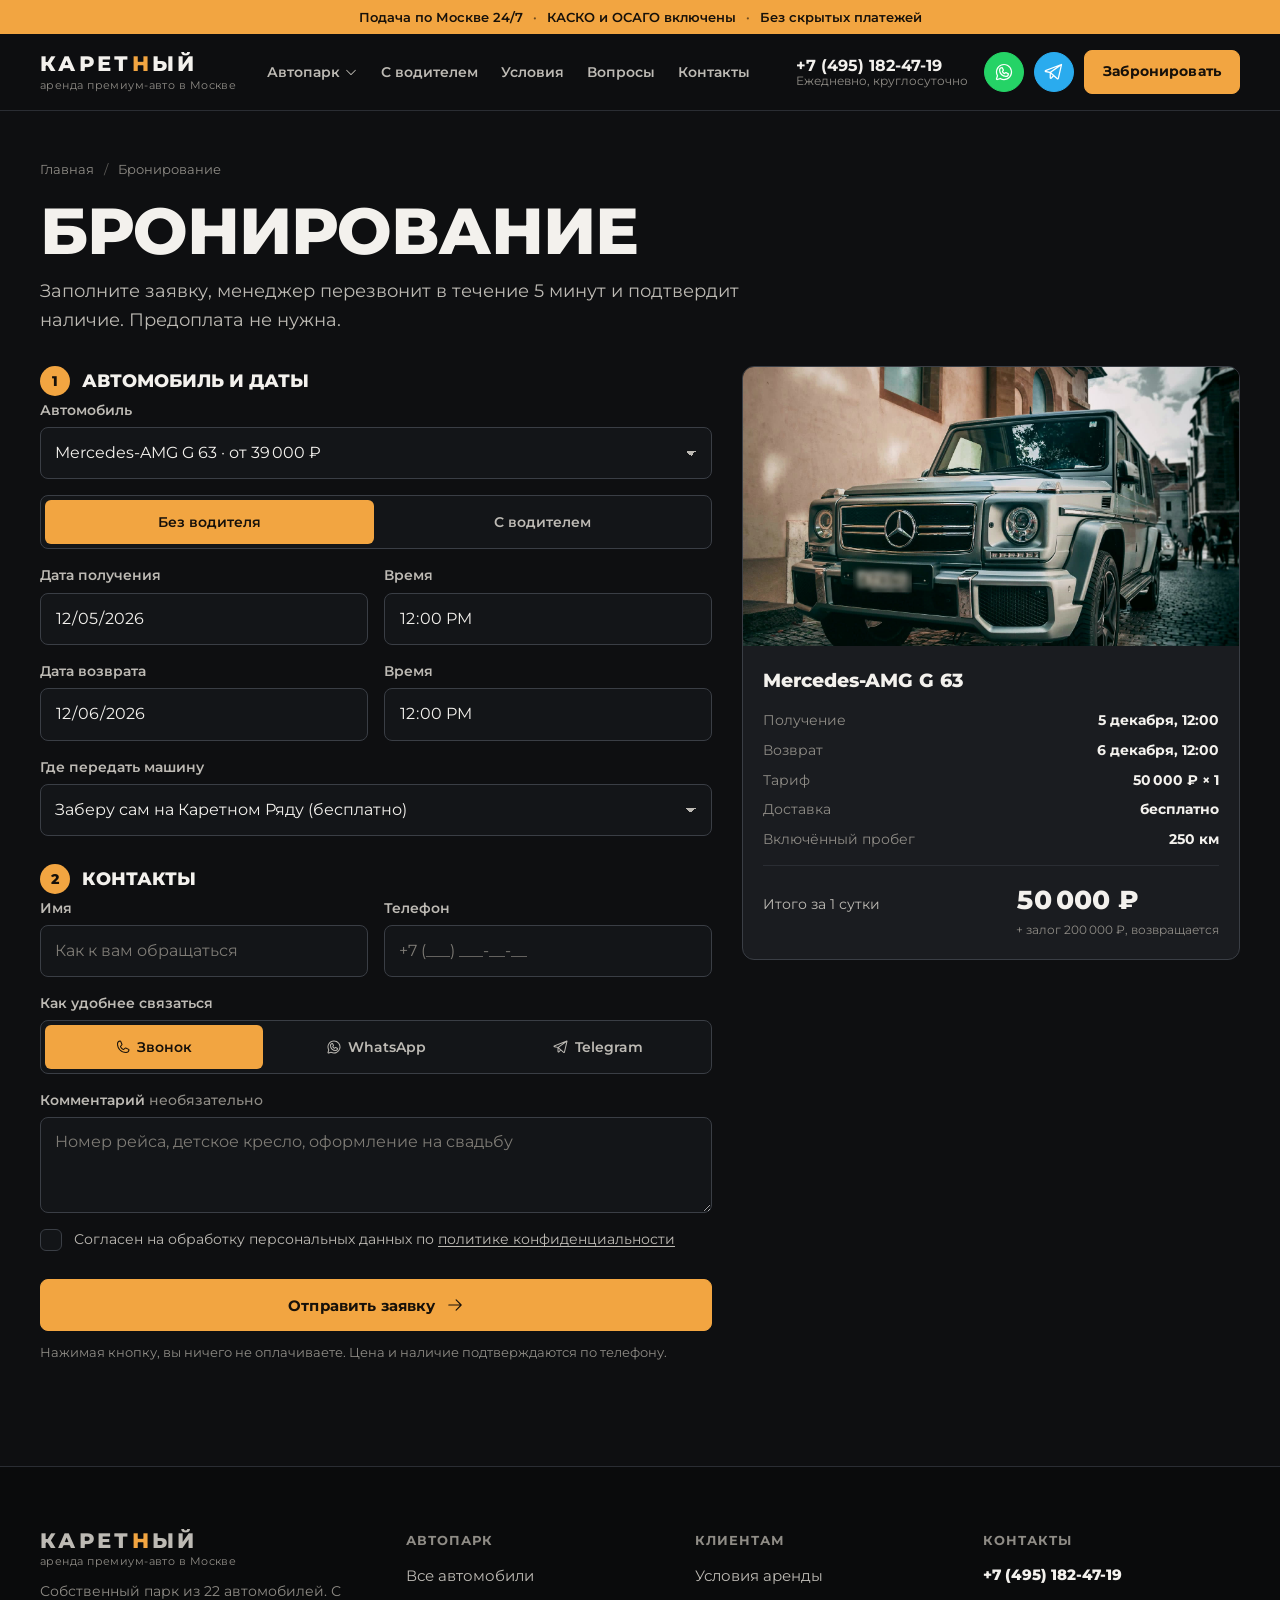
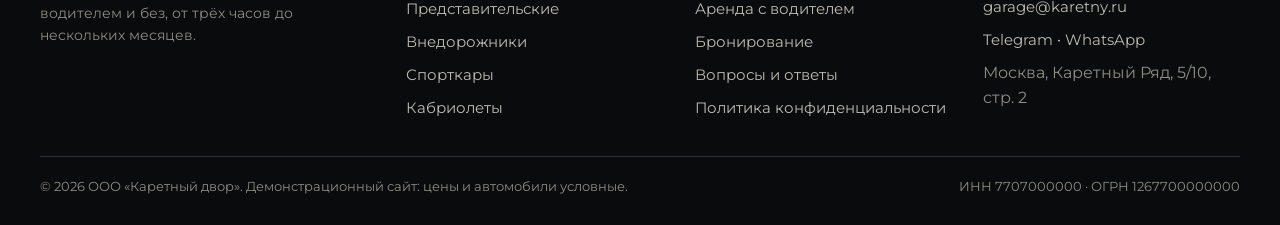
==== commit bdab8442: "Rebuild «Каретный» as a catalogue-first rental site Follows the conventions of the Moscow premium re" ====
--- a/booking.html
+++ b/booking.html
@@ -1,217 +1,175 @@
 <!doctype html>
-<html lang="ru">
+<html lang="ru" class="no-js">
 <head>
 <meta charset="utf-8">
 <meta name="viewport" content="width=device-width, initial-scale=1, viewport-fit=cover">
-<title>Бронирование | Каретный</title>
-<meta name="description" content="Заявка на подачу автомобиля. Менеджер перезвонит в течение 15 минут.">
-<meta name="theme-color" content="#0d0e10">
-<meta name="color-scheme" content="dark">
-<link rel="icon" href="data:image/svg+xml,%3Csvg xmlns='http://www.w3.org/2000/svg' viewBox='0 0 64 64'%3E%3Crect width='64' height='64' fill='%230d0e10'/%3E%3Ccircle cx='32' cy='32' r='9' fill='%23f2a541'/%3E%3C/svg%3E">
-<link rel="preload" href="assets/fonts/unbounded-cyrillic-300-normal.woff2" as="font" type="font/woff2" crossorigin>
-<link rel="preload" href="assets/fonts/golos-text-cyrillic-400-normal.woff2" as="font" type="font/woff2" crossorigin>
-<link rel="stylesheet" href="assets/css/style.css?v=11">
-<script>document.documentElement.classList.add("js");</script>
+<title>Бронирование автомобиля | Каретный</title>
+<meta name="description" content="Заявка на аренду премиум-автомобиля в Москве. Менеджер перезвонит в течение 5 минут.">
+<meta name="theme-color" content="#0e0f11">
+<link rel="icon" href="data:image/svg+xml,%3Csvg xmlns=%22http://www.w3.org/2000/svg%22 viewBox=%220 0 32 32%22%3E%3Crect width=%2232%22 height=%2232%22 rx=%226%22 fill=%22%23f2a541%22/%3E%3Ctext x=%2216%22 y=%2223%22 font-family=%22Arial%22 font-weight=%22900%22 font-size=%2220%22 text-anchor=%22middle%22 fill=%22%2317110a%22%3EК%3C/text%3E%3C/svg%3E">
+<link rel="preload" href="assets/fonts/montserrat-cyrillic.woff2" as="font" type="font/woff2" crossorigin>
+<link rel="stylesheet" href="assets/css/style.css?v=27">
+<script>document.documentElement.classList.remove("no-js");</script>
 </head>
-<body class="has-dock">
-<a class="skip-link" href="#main">Перейти к содержанию</a>
-<header class="site-header">
-  <div class="container site-header__inner">
-    <a class="wordmark" href="index.html" aria-label="Каретный, на главную">Каретный</a>
-    <nav class="nav" aria-label="Основная навигация">
-      <a href="fleet.html">Гараж</a>
+<body>
+<a class="skip" href="#main">К содержанию</a>
+<div class="topbar"><span>Подача по Москве 24/7</span><span>КАСКО и ОСАГО включены</span><span>Без скрытых платежей</span></div>
+<header class="header">
+  <div class="container header__inner">
+    <a class="logo" href="index.html" aria-label="Каретный, на главную">
+      <span class="logo__word">Карет<b>н</b>ый</span>
+      <span class="logo__sub">аренда премиум-авто в Москве</span>
+    </a>
+    <nav class="nav" aria-label="Основное меню">
+      <div class="nav__drop" data-drop>
+        <button type="button" aria-expanded="false" aria-controls="nav-menu">Автопарк <svg class="icon" aria-hidden="true"><use href="#i-caret-down"/></svg></button>
+        <div class="nav__menu" id="nav-menu">
+          <a href="fleet.html">Все автомобили<span data-count="all"></span></a>
+          <a href="fleet.html?cls=executive">Представительские<span data-count="executive"></span></a><a href="fleet.html?cls=suv">Внедорожники<span data-count="suv"></span></a><a href="fleet.html?cls=sport">Спорткары<span data-count="sport"></span></a><a href="fleet.html?cls=open">Кабриолеты<span data-count="open"></span></a>
+        </div>
+      </div>
+      <a href="fleet.html?driver=1">С водителем</a>
       <a href="terms.html">Условия</a>
+      <a href="index.html#faq">Вопросы</a>
+      <a href="index.html#contacts">Контакты</a>
     </nav>
-    <a class="header-phone" data-phone href="tel:+74951824719">+7 495 182-47-19</a>
-    <button class="icon-btn menu-toggle" type="button" aria-controls="mobile-menu" aria-expanded="false"><svg class="icon" aria-hidden="true"><use href="#i-list"></use></svg><span class="visually-hidden">Открыть меню</span></button>
+    <div class="header__contacts">
+      <div class="header__phone"><a href="tel:+74951824719" data-phone>+7 (495) 182-47-19</a><small>Ежедневно, круглосуточно</small></div>
+      <a class="ibtn ibtn--wa header__msg" href="https://wa.me/74951824719" target="_blank" rel="noopener" aria-label="Написать в WhatsApp"><svg class="icon" aria-hidden="true"><use href="#i-whatsapp-logo"/></svg></a>
+      <a class="ibtn ibtn--tg header__msg" href="https://t.me/karetny_garage" target="_blank" rel="noopener" aria-label="Написать в Telegram"><svg class="icon" aria-hidden="true"><use href="#i-telegram-logo"/></svg></a>
+      <a class="btn btn--sm" href="booking.html">Забронировать</a>
+      <button class="ibtn burger" type="button" aria-label="Открыть меню" aria-controls="drawer" aria-expanded="false" data-open-drawer><svg class="icon" aria-hidden="true"><use href="#i-list"/></svg></button>
+    </div>
   </div>
 </header>
-<div class="mobile-menu" id="mobile-menu" inert>
-  <a href="index.html">Главная</a>
-  <a href="fleet.html">Гараж</a>
-  <a href="terms.html">Условия</a>
-  <a href="booking.html">Забронировать</a>
-  <a class="mobile-menu__phone" data-phone href="tel:+74951824719">+7 495 182-47-19</a>
+<div class="drawer" id="drawer" aria-hidden="true">
+  <button class="drawer__scrim" type="button" tabindex="-1" aria-label="Закрыть меню" data-close-drawer></button>
+  <div class="drawer__panel" role="dialog" aria-modal="true" aria-label="Меню">
+    <div class="drawer__top">
+      <a class="logo" href="index.html"><span class="logo__word">Карет<b>н</b>ый</span></a>
+      <button class="ibtn" type="button" aria-label="Закрыть меню" data-close-drawer><svg class="icon" aria-hidden="true"><use href="#i-x"/></svg></button>
+    </div>
+    <nav class="drawer__nav" aria-label="Меню">
+      <a href="fleet.html">Автопарк<span data-count="all"></span></a>
+      <a class="is-sub" href="fleet.html?cls=executive">Представительские<span data-count="executive"></span></a><a class="is-sub" href="fleet.html?cls=suv">Внедорожники<span data-count="suv"></span></a><a class="is-sub" href="fleet.html?cls=sport">Спорткары<span data-count="sport"></span></a><a class="is-sub" href="fleet.html?cls=open">Кабриолеты<span data-count="open"></span></a>
+      <a href="fleet.html?driver=1">С водителем</a>
+      <a href="terms.html">Условия аренды</a>
+      <a href="index.html#faq">Вопросы</a>
+      <a href="index.html#contacts">Контакты</a>
+    </nav>
+    <div>
+      <a class="drawer__phone" href="tel:+74951824719">+7 (495) 182-47-19</a>
+      <p class="muted">Ежедневно, круглосуточно</p>
+    </div>
+    <div class="drawer__msg">
+      <a class="ibtn ibtn--wa" href="https://wa.me/74951824719" target="_blank" rel="noopener" aria-label="WhatsApp"><svg class="icon" aria-hidden="true"><use href="#i-whatsapp-logo"/></svg></a>
+      <a class="ibtn ibtn--tg" href="https://t.me/karetny_garage" target="_blank" rel="noopener" aria-label="Telegram"><svg class="icon" aria-hidden="true"><use href="#i-telegram-logo"/></svg></a>
+    </div>
+    <a class="btn btn--block" href="booking.html">Забронировать автомобиль</a>
+  </div>
 </div>
 <main id="main">
-  <div class="container">
-    <div class="page-head" data-before-submit>
-      <nav class="crumbs" aria-label="Хлебные крошки"><a href="index.html">Главная</a><span aria-hidden="true">/</span><span aria-current="page">Бронирование</span></nav>
-      <h1 class="display">Заявка на подачу</h1>
-      <p class="lead">Менеджер перезвонит в течение 15 минут и уточнит детали.</p>
-    </div>
-
-    <div class="booking">
-      <aside class="booking__side" data-before-submit aria-labelledby="summary-title">
-        <div class="gbox gbox--toggle" id="booking-box">
-          <div class="gbox__bay"><img id="booking-img" src="assets/cars/wraith.jpg" alt="" width="1920" height="1200"></div>
-          <div class="gbox__shade"></div>
-          <div class="gbox__body"><span class="gbox__label" id="booking-no"></span><span class="gbox__name" id="booking-name"></span></div>
-          <div class="gbox__door" aria-hidden="true"><span class="gbox__no" id="booking-door-no"></span><span class="gbox__handle"></span></div>
-        </div>
-        <div class="summary" id="summary">
-          <h2 class="visually-hidden" id="summary-title">Ваша подача</h2>
-          <dl class="summary" aria-live="polite">
-            <div class="summary__line"><dt>Режим</dt><dd data-line="mode">-</dd></div>
-            <div class="summary__line"><dt>Когда</dt><dd data-line="when">-</dd></div>
-            <div class="summary__line"><dt>Срок</dt><dd data-line="amount">-</dd></div>
-            <div class="summary__line"><dt>Адрес</dt><dd data-line="address">-</dd></div>
-            <div class="summary__line"><dt>Депозит</dt><dd data-line="deposit">-</dd></div>
-          </dl>
-          <div class="summary__total"><span>Итого</span><strong data-total>-</strong></div>
-          <p class="summary__note" data-night hidden>С 00:00 до 06:00 действует ночной тариф, +20% к часу.</p>
-          <p class="summary__note">Топливо, мойка и подача по Москве включены. Отмена бесплатно за 24 часа.</p>
-        </div>
-      </aside>
-
-      <div>
-        <section class="done page-head" id="done" tabindex="-1" hidden aria-labelledby="done-title" style="padding-top:0">
-          <h1 class="display" id="done-title">Заявка принята</h1>
-          <p class="done__no" data-done-no></p>
-          <p class="lead">Менеджер перезвонит на <span data-done-phone></span> в течение 15 минут. Если звонка нет, наберите гараж и назовите номер заявки.</p>
-          <dl data-done-rows></dl>
-          <div class="done__actions">
-            <button class="btn" type="button" id="copy-summary"><svg class="icon" aria-hidden="true"><use href="#i-copy"></use></svg> Скопировать заявку</button>
-            <a class="btn btn--line" id="share-tg" href="https://t.me/share/url" target="_blank" rel="noopener"><svg class="icon" aria-hidden="true"><use href="#i-telegram-logo"></use></svg> Переслать в Telegram</a>
-            <a class="btn btn--line" data-phone href="tel:+74951824719"><svg class="icon" aria-hidden="true"><use href="#i-phone"></use></svg> Позвонить в гараж</a>
+<div class="container page-head">
+  <ol class="crumbs"><li><a href="index.html">Главная</a></li><li>Бронирование</li></ol>
+  <h1 class="h1">Бронирование</h1>
+  <p class="lead">Заполните заявку, менеджер перезвонит в течение 5 минут и подтвердит наличие. Предоплата не нужна.</p>
+</div>
+<section class="container" style="padding-bottom: var(--section)">
+  <div class="booking">
+    <div>
+      <form id="booking-form" novalidate>
+        <div class="form-errors" id="form-errors" tabindex="-1" role="alert"></div>
+        <fieldset class="fieldset">
+          <legend><span>1</span>Автомобиль и даты</legend>
+          <div class="field"><label for="b-car">Автомобиль</label><select id="b-car" name="car"></select></div>
+          <div class="seg" id="b-mode"><label><input type="radio" name="mode" value="self" checked>Без водителя</label><label><input type="radio" name="mode" value="driver">С водителем</label></div>
+          <div class="form-grid form-grid--keep">
+            <div class="field"><label for="b-from">Дата получения</label><input id="b-from" name="from" type="date" required><span class="field__error">Выберите дату не раньше сегодняшней</span></div>
+            <div class="field"><label for="b-from-time">Время</label><input id="b-from-time" name="fromTime" type="time" step="900" value="12:00"></div>
+            <div class="field"><label for="b-to">Дата возврата</label><input id="b-to" name="to" type="date" required><span class="field__error">Возврат должен быть позже получения</span></div>
+            <div class="field"><label for="b-to-time">Время</label><input id="b-to-time" name="toTime" type="time" step="900" value="12:00"></div>
           </div>
-        </section>
-
-        <form id="booking-form" novalidate>
-          <div class="form-error-summary" role="alert"></div>
-          <div class="step">
-            <h2 class="step__title">Автомобиль</h2>
-            <div class="field">
-              <label class="field__label" for="b-car">Бокс</label>
-              <select class="select" id="b-car" name="car"></select>
-            </div>
-            <div class="seg" role="radiogroup" aria-label="Режим аренды">
-              <label><input type="radio" name="mode" value="driver" checked><span>С водителем</span></label>
-              <label><input type="radio" name="mode" value="self"><span>Без водителя</span></label>
-            </div>
-            <p class="field__hint" data-driver-note hidden>Эта машина выдаётся только без водителя.</p>
+          <div class="field"><label for="b-place">Где передать машину</label><select id="b-place" name="place"><option value="office">Заберу сам на Каретном Ряду (бесплатно)</option><option value="garden">Доставка в пределах Садового кольца (бесплатно)</option><option value="mkad">Доставка по Москве в пределах МКАД (3 000 ₽)</option><option value="airport">Доставка в аэропорт (5 000 ₽)</option></select></div>
+          <div class="field" id="b-address-field" hidden><label for="b-address">Адрес</label><input id="b-address" name="address" autocomplete="street-address" placeholder="Улица, дом, подъезд или терминал"><span class="field__error">Укажите адрес доставки</span></div>
+        </fieldset>
+        <fieldset class="fieldset">
+          <legend><span>2</span>Контакты</legend>
+          <div class="form-grid">
+            <div class="field"><label for="b-name">Имя</label><input id="b-name" name="name" autocomplete="name" required placeholder="Как к вам обращаться"><span class="field__error">Напишите имя</span></div>
+            <div class="field"><label for="b-phone">Телефон</label><input id="b-phone" name="phone" type="tel" inputmode="tel" autocomplete="tel" required placeholder="+7 (___) ___-__-__" data-phone-mask><span class="field__error">Проверьте номер: нужно 10 цифр после +7</span></div>
           </div>
-
-          <div class="step">
-            <h2 class="step__title">Когда и куда</h2>
-            <div class="grid-3">
-              <div class="field" data-field="date">
-                <label class="field__label" for="b-date">Дата</label>
-                <input class="input" type="date" id="b-date" name="date" required lang="ru">
-                <p class="field__error" role="alert"></p>
-              </div>
-              <div class="field" data-field="time">
-                <label class="field__label" for="b-time">Время подачи</label>
-                <input class="input" type="time" id="b-time" name="time" step="900" required lang="ru">
-                <p class="field__error" role="alert"></p>
-              </div>
-              <div class="field">
-                <label class="field__label" for="b-amount" data-amount-label>Продолжительность</label>
-                <select class="select" id="b-amount" name="amount"></select>
-              </div>
-            </div>
-            <div class="field" data-field="address">
-              <label class="field__label" for="b-address">Адрес подачи</label>
-              <input class="input" type="text" id="b-address" name="address" autocomplete="street-address" placeholder="Остоженка, 25 или Шереметьево, терминал B" required>
-              <p class="field__hint">Подача по Москве и области включена в цену.</p>
-              <p class="field__error" role="alert"></p>
-            </div>
-            <div class="field" data-field="license" data-self-block hidden>
-              <label class="check"><input type="checkbox" id="b-license" name="license"> Водителю больше 25 лет, стаж от 5 лет</label>
-              <p class="field__error" role="alert"></p>
-            </div>
+          <div class="field"><span class="label">Как удобнее связаться</span>
+            <div class="seg" id="b-contact"><label><input type="radio" name="contact" value="call" checked><svg class="icon" aria-hidden="true"><use href="#i-phone"/></svg>Звонок</label><label><input type="radio" name="contact" value="wa"><svg class="icon" aria-hidden="true"><use href="#i-whatsapp-logo"/></svg>WhatsApp</label><label><input type="radio" name="contact" value="tg"><svg class="icon" aria-hidden="true"><use href="#i-telegram-logo"/></svg>Telegram</label></div>
           </div>
-
-          <div class="step">
-            <h2 class="step__title">Кто едет</h2>
-            <div class="seg" role="radiogroup" aria-label="Для кого заявка">
-              <label><input type="radio" name="who" value="self" checked><span>Я сам</span></label>
-              <label><input type="radio" name="who" value="other"><span>Другой человек</span></label>
-            </div>
-            <div class="grid-2" data-other-block hidden>
-              <div class="field" data-field="pname">
-                <label class="field__label" for="b-pname">Имя пассажира</label>
-                <input class="input" type="text" id="b-pname" name="pname" autocomplete="off">
-                <p class="field__error" role="alert"></p>
-              </div>
-              <div class="field" data-field="pphone">
-                <label class="field__label" for="b-pphone">Телефон пассажира</label>
-                <input class="input" type="tel" id="b-pphone" name="pphone" inputmode="tel" placeholder="+7 (___) ___-__-__">
-                <p class="field__hint">Водитель позвонит пассажиру за 10 минут до подачи.</p>
-                <p class="field__error" role="alert"></p>
-              </div>
-            </div>
-            <div class="grid-2">
-              <div class="field" data-field="name">
-                <label class="field__label" for="b-name">Ваше имя</label>
-                <input class="input" type="text" id="b-name" name="name" autocomplete="name" required>
-                <p class="field__error" role="alert"></p>
-              </div>
-              <div class="field" data-field="phone">
-                <label class="field__label" for="b-phone">Ваш телефон</label>
-                <input class="input" type="tel" id="b-phone" name="phone" autocomplete="tel" inputmode="tel" placeholder="+7 (___) ___-__-__" required>
-                <p class="field__hint">На этот номер позвонит менеджер.</p>
-                <p class="field__error" role="alert"></p>
-              </div>
-            </div>
-            <div class="field">
-              <span class="field__label" id="contact-label">Как подтвердить заявку</span>
-              <div class="seg seg--3" role="radiogroup" aria-labelledby="contact-label">
-                <label><input type="radio" name="contact" value="phone" checked><span><svg class="icon" aria-hidden="true"><use href="#i-phone"></use></svg>Звонок</span></label>
-                <label><input type="radio" name="contact" value="telegram"><span><svg class="icon" aria-hidden="true"><use href="#i-telegram-logo"></use></svg>Telegram</span></label>
-                <label><input type="radio" name="contact" value="whatsapp"><span><svg class="icon" aria-hidden="true"><use href="#i-whatsapp-logo"></use></svg>WhatsApp</span></label>
-              </div>
-            </div>
-            <div class="field">
-              <label class="field__label" for="b-comment">Пожелания <span class="field__opt">необязательно</span></label>
-              <textarea class="textarea" id="b-comment" name="comment" placeholder="Номер рейса, детское кресло, табличка с именем"></textarea>
-            </div>
-          </div>
-
-          <div class="step">
-            <div class="field" data-field="consent">
-              <label class="check"><input type="checkbox" id="b-consent" name="consent"><span>Согласен на обработку персональных данных по <a href="terms.html#privacy">политике конфиденциальности</a></span></label>
-              <p class="field__error" role="alert"></p>
-            </div>
-            <div class="form-actions">
-              <button class="btn" type="submit">Отправить заявку <svg class="icon" aria-hidden="true"><use href="#i-arrow-right"></use></svg></button>
-              <a class="text-link" data-phone href="tel:+74951824719">или позвоните</a>
-            </div>
-          </div>
-        </form>
+          <div class="field"><label for="b-comment">Комментарий <i>необязательно</i></label><textarea id="b-comment" name="comment" placeholder="Номер рейса, детское кресло, оформление на свадьбу"></textarea></div>
+          <label class="check" id="b-agree-wrap"><input type="checkbox" id="b-agree" name="agree"><span>Согласен на обработку персональных данных по <a href="terms.html#privacy">политике конфиденциальности</a></span></label>
+        </fieldset>
+        <button class="btn btn--block" type="submit" id="b-submit">Отправить заявку <svg class="icon icon--go" aria-hidden="true"><use href="#i-arrow-right"/></svg></button>
+        <p class="note" style="margin-top:12px">Нажимая кнопку, вы ничего не оплачиваете. Цена и наличие подтверждаются по телефону.</p>
+      </form>
+      <div class="done" id="booking-done" tabindex="-1">
+        <b>Заявка отправлена</b>
+        <span>Номер заявки <code id="done-no"></code>. Менеджер перезвонит в течение 5 минут.</span>
+        <span id="done-text" class="muted"></span>
+        <div style="display:flex;gap:10px;flex-wrap:wrap;margin-top:6px"><a class="btn btn--sm" href="fleet.html">Вернуться в автопарк</a><a class="btn btn--ghost btn--sm" href="tel:+74951824719">Позвонить сейчас</a></div>
       </div>
     </div>
+    <aside class="summary" id="summary" aria-label="Ваш заказ">
+      <div class="summary__media" id="s-media"></div>
+      <div class="summary__body">
+        <p class="summary__name" id="s-name"></p>
+        <dl class="facts" id="s-facts"></dl>
+        <div class="total"><span id="s-days"></span><div><b class="tnum" id="s-total"></b><small id="s-deposit"></small></div></div>
+      </div>
+    </aside>
   </div>
+</section>
 </main>
-
-<div class="dock" id="dock" role="region" aria-label="Заявка">
-  <div class="container dock__inner dock__inner--submit">
-    <div class="dock__car"><span class="dock__label" id="dock-label">Ваша подача</span><span class="dock__name" id="dock-name">-</span></div>
-    <div class="dock__note" id="dock-when"></div>
-    <div></div>
-    <div class="dock__price"><span class="dock__total" id="dock-total">-</span><span class="dock__unit" id="dock-unit"></span></div>
-    <button class="btn" type="submit" form="booking-form" id="dock-submit">Отправить заявку <svg class="icon" aria-hidden="true"><use href="#i-arrow-right"></use></svg></button>
-  </div>
-</div>
-
-<footer class="site-footer">
+<footer class="footer">
   <div class="container">
-    <div class="site-footer__row">
-      <a class="wordmark" href="index.html" aria-label="Каретный, на главную">Каретный</a>
-      <nav aria-label="Разделы">
-        <a href="fleet.html">Гараж</a>
-        <a href="booking.html">Бронирование</a>
-        <a href="terms.html">Условия</a>
-        <a href="terms.html#privacy">Конфиденциальность</a>
-        <a href="https://t.me/karetny_garage">Telegram</a>
-        <a href="mailto:garage@karetny.ru">garage@karetny.ru</a>
-      </nav>
+    <div class="footer__grid">
+      <div class="footer__about">
+        <a class="logo" href="index.html"><span class="logo__word">Карет<b>н</b>ый</span><span class="logo__sub">аренда премиум-авто в Москве</span></a>
+        <p>Собственный парк из 22 автомобилей. С водителем и без, от трёх часов до нескольких месяцев.</p>
+      </div>
+      <div>
+        <h4>Автопарк</h4>
+        <ul><li><a href="fleet.html">Все автомобили</a></li><li><a href="fleet.html?cls=executive">Представительские</a></li><li><a href="fleet.html?cls=suv">Внедорожники</a></li><li><a href="fleet.html?cls=sport">Спорткары</a></li><li><a href="fleet.html?cls=open">Кабриолеты</a></li></ul>
+      </div>
+      <div>
+        <h4>Клиентам</h4>
+        <ul>
+          <li><a href="terms.html">Условия аренды</a></li>
+          <li><a href="fleet.html?driver=1">Аренда с водителем</a></li>
+          <li><a href="booking.html">Бронирование</a></li>
+          <li><a href="index.html#faq">Вопросы и ответы</a></li>
+          <li><a href="terms.html#privacy">Политика конфиденциальности</a></li>
+        </ul>
+      </div>
+      <div>
+        <h4>Контакты</h4>
+        <ul>
+          <li><a class="footer__phone" href="tel:+74951824719">+7 (495) 182-47-19</a></li>
+          <li><a href="mailto:garage@karetny.ru">garage@karetny.ru</a></li>
+          <li><a href="https://t.me/karetny_garage" target="_blank" rel="noopener">Telegram</a> · <a href="https://wa.me/74951824719" target="_blank" rel="noopener">WhatsApp</a></li>
+          <li class="muted">Москва, Каретный Ряд, 5/10, стр. 2</li>
+        </ul>
+      </div>
     </div>
-    <p class="site-footer__legal">Каретный Ряд, 5/10, стр. 2, Москва. © <span data-year>2026</span> ООО «Каретный двор».</p>
+    <div class="footer__legal">
+      <span>© 2026 ООО «Каретный двор». Демонстрационный сайт: цены и автомобили условные.</span>
+      <span>ИНН 7707000000 · ОГРН 1267700000000</span>
+    </div>
   </div>
 </footer>
-<script src="assets/js/icons.js?v=11"></script>
-<script src="assets/js/data.js?v=11"></script>
-<script src="assets/js/main.js?v=11"></script>
+<div class="mbar" id="mbar">
+  <a class="ibtn" href="tel:+74951824719" aria-label="Позвонить"><svg class="icon" aria-hidden="true"><use href="#i-phone"/></svg></a>
+  <a class="ibtn ibtn--wa" href="https://wa.me/74951824719" target="_blank" rel="noopener" aria-label="WhatsApp"><svg class="icon" aria-hidden="true"><use href="#i-whatsapp-logo"/></svg></a>
+  <a class="btn" href="booking.html" data-mbar-book>Забронировать</a>
+</div>
+<div class="toast" id="toast" role="status" aria-live="polite"></div>
+<script src="assets/js/icons.js?v=27"></script>
+<script src="assets/js/data.js?v=27"></script>
+<script src="assets/js/main.js?v=27"></script>
 </body>
 </html>
--- a/assets/css/style.css
+++ b/assets/css/style.css
@@ -1,560 +1,536 @@
-/* «Каретный» - night street
-   Fonts: Unbounded (display, numerals), Golos Text (reading). Both OFL, self-hosted. */
-
-@font-face { font-family: "Unbounded"; src: url("../fonts/unbounded-cyrillic-300-normal.woff2") format("woff2"); font-weight: 300; font-display: swap; unicode-range: U+0301, U+0400-045F, U+0490-0491, U+04B0-04B1, U+2116; }
-@font-face { font-family: "Unbounded"; src: url("../fonts/unbounded-latin-300-normal.woff2") format("woff2"); font-weight: 300; font-display: swap; unicode-range: U+0000-00FF, U+0131, U+0152-0153, U+02BB-02BC, U+02C6, U+02DA, U+02DC, U+2000-206F, U+20AC, U+2122, U+2212, U+FEFF, U+FFFD; }
-@font-face { font-family: "Unbounded"; src: url("../fonts/unbounded-latin-ext-300-normal.woff2") format("woff2"); font-weight: 300; font-display: swap; unicode-range: U+0100-02BA, U+20A0-20AB, U+20AD-20C0, U+2113; }
-@font-face { font-family: "Unbounded"; src: url("../fonts/unbounded-cyrillic-500-normal.woff2") format("woff2"); font-weight: 500; font-display: swap; unicode-range: U+0301, U+0400-045F, U+0490-0491, U+04B0-04B1, U+2116; }
-@font-face { font-family: "Unbounded"; src: url("../fonts/unbounded-latin-500-normal.woff2") format("woff2"); font-weight: 500; font-display: swap; unicode-range: U+0000-00FF, U+0131, U+0152-0153, U+02BB-02BC, U+02C6, U+02DA, U+02DC, U+2000-206F, U+20AC, U+2122, U+2212, U+FEFF, U+FFFD; }
-@font-face { font-family: "Unbounded"; src: url("../fonts/unbounded-latin-ext-500-normal.woff2") format("woff2"); font-weight: 500; font-display: swap; unicode-range: U+0100-02BA, U+20A0-20AB, U+20AD-20C0, U+2113; }
-
-@font-face { font-family: "Golos Text"; src: url("../fonts/golos-text-cyrillic-400-normal.woff2") format("woff2"); font-weight: 400; font-display: swap; unicode-range: U+0301, U+0400-045F, U+0490-0491, U+04B0-04B1, U+2116; }
-@font-face { font-family: "Golos Text"; src: url("../fonts/golos-text-latin-400-normal.woff2") format("woff2"); font-weight: 400; font-display: swap; unicode-range: U+0000-00FF, U+0131, U+0152-0153, U+02BB-02BC, U+02C6, U+02DA, U+02DC, U+2000-206F, U+20AC, U+2122, U+2212, U+FEFF, U+FFFD; }
-@font-face { font-family: "Golos Text"; src: url("../fonts/golos-text-latin-ext-400-normal.woff2") format("woff2"); font-weight: 400; font-display: swap; unicode-range: U+0100-02BA, U+20A0-20AB, U+20AD-20C0, U+2113; }
-@font-face { font-family: "Golos Text"; src: url("../fonts/golos-text-cyrillic-500-normal.woff2") format("woff2"); font-weight: 500; font-display: swap; unicode-range: U+0301, U+0400-045F, U+0490-0491, U+04B0-04B1, U+2116; }
-@font-face { font-family: "Golos Text"; src: url("../fonts/golos-text-latin-500-normal.woff2") format("woff2"); font-weight: 500; font-display: swap; unicode-range: U+0000-00FF, U+0131, U+0152-0153, U+02BB-02BC, U+02C6, U+02DA, U+02DC, U+2000-206F, U+20AC, U+2122, U+2212, U+FEFF, U+FFFD; }
-@font-face { font-family: "Golos Text"; src: url("../fonts/golos-text-latin-ext-500-normal.woff2") format("woff2"); font-weight: 500; font-display: swap; unicode-range: U+0100-02BA, U+20A0-20AB, U+20AD-20C0, U+2113; }
-@font-face { font-family: "Golos Text"; src: url("../fonts/golos-text-cyrillic-600-normal.woff2") format("woff2"); font-weight: 600; font-display: swap; unicode-range: U+0301, U+0400-045F, U+0490-0491, U+04B0-04B1, U+2116; }
-@font-face { font-family: "Golos Text"; src: url("../fonts/golos-text-latin-600-normal.woff2") format("woff2"); font-weight: 600; font-display: swap; unicode-range: U+0000-00FF, U+0131, U+0152-0153, U+02BB-02BC, U+02C6, U+02DA, U+02DC, U+2000-206F, U+20AC, U+2122, U+2212, U+FEFF, U+FFFD; }
-@font-face { font-family: "Golos Text"; src: url("../fonts/golos-text-latin-ext-600-normal.woff2") format("woff2"); font-weight: 600; font-display: swap; unicode-range: U+0100-02BA, U+20A0-20AB, U+20AD-20C0, U+2113; }
-
-/* ---------- Tokens ---------- */
-@property --tint { syntax: "<color>"; inherits: true; initial-value: #f2a541; }
+/* «Каретный» — аренда премиум-авто. Plain CSS, no build. */
+
+@font-face { font-family: "Montserrat"; font-style: normal; font-weight: 400 800; font-display: swap;
+  src: url("../fonts/montserrat-cyrillic.woff2") format("woff2");
+  unicode-range: U+0301, U+0400-045F, U+0490-0491, U+04B0-04B1, U+2116; }
+@font-face { font-family: "Montserrat"; font-style: normal; font-weight: 400 800; font-display: swap;
+  src: url("../fonts/montserrat-latin-ext.woff2") format("woff2");
+  unicode-range: U+0100-02BA, U+02BD-02C5, U+02C7-02CC, U+02CE-02D7, U+02DD-02FF, U+0304, U+0308, U+0329, U+1D00-1DBF, U+1E00-1E9F, U+1EF2-1EFF, U+2020, U+20A0-20AB, U+20AD-20C0, U+2113, U+2C60-2C7F, U+A720-A7FF; }
+@font-face { font-family: "Montserrat"; font-style: normal; font-weight: 400 800; font-display: swap;
+  src: url("../fonts/montserrat-latin.woff2") format("woff2");
+  unicode-range: U+0000-00FF, U+0131, U+0152-0153, U+02BB-02BC, U+02C6, U+02DA, U+02DC, U+0304, U+0308, U+0329, U+2000-206F, U+20AC, U+2122, U+2191, U+2193, U+2212, U+2215, U+FEFF, U+FFFD; }
+
 :root {
-  --lacquer: #0d0e10;
-  --night: #131518;
-  --asphalt: #1c1f23;
-  --asphalt-2: #24282d;
-  --line: #2a2e33;
-  --line-strong: #3a3f45;
-  --ivory: #ece7df;
-  --ivory-2: #c9c4bb;
-  --ivory-hover: #fffaf2;
-  --muted: #8d8a84;
-  --muted-2: #5b5953;
-  --placeholder: #8a877f;
-  --sodium: #f2a541;
-  --sodium-ink: #1a1206;
-  --error: #ff9a8a;
-  --error-soft: rgb(255 154 138 / 0.08);
-  --blue-hour: #101a2e;
-  --blue-hour-2: #16233d;
-  --blue-ink: #b9c2d6;
-  --blue-muted: #98a3bb;
-  --blue-dim: #56617a;
-  --self-drive: #6fa8ff;
-
-  --font-display: "Unbounded", "Arial Black", sans-serif;
-  --font-text: "Golos Text", "Helvetica Neue", Arial, sans-serif;
-
-  --container: 1360px;
-  --gutter: clamp(16px, 4vw, 56px);
-  --section: clamp(96px, 12vw, 176px);
-  --header-h: 72px;
-  --dock-h: 88px;
+  color-scheme: dark;
+  --bg: #0e0f11;
+  --bg-2: #131518;
+  --card: #1a1c20;
+  --card-2: #22252a;
+  --line: #2a2d33;
+  --line-2: #3a3e45;
+  --text: #f3f1ed;
+  --text-2: #bdbab4;
+  --muted: #8f8c86;
+  --accent: #f2a541;
+  --accent-hover: #f7b862;
+  --accent-ink: #17110a;
+  --paper: #f3f1ed;
+  --paper-ink: #16171a;
+  --paper-muted: #5d5b57;
+  --wa: #25d366;
+  --tg: #2aabee;
+  --sale: #e5484d;
+  --new: #2fb36e;
+  --error: #ff8a7a;
+
+  --font: "Montserrat", "Helvetica Neue", Arial, sans-serif;
+  --r: 12px;
+  --r-sm: 8px;
+  --container: 1320px;
+  --gutter: clamp(16px, 3.4vw, 40px);
+  --section: clamp(64px, 8vw, 112px);
+  --header-h: 76px;
   --ease: cubic-bezier(0.16, 1, 0.3, 1);
-
-  /* z-index scale */
-  --z-header: 20;
-  --z-dock: 25;
-  --z-menu: 30;
-  --z-toast: 40;
-
-  color-scheme: dark;
+  --z-header: 50;
+  --z-bar: 60;
+  --z-drawer: 80;
+  --z-toast: 90;
 }
 
 /* ---------- Base ---------- */
 *, *::before, *::after { box-sizing: border-box; }
-html { -webkit-text-size-adjust: 100%; scroll-padding-top: calc(var(--header-h) + 24px); background: var(--lacquer); }
-body {
-  margin: 0; background: var(--lacquer); color: var(--ivory-2);
-  font-family: var(--font-text); font-size: 16px; line-height: 1.6;
-  font-variant-numeric: tabular-nums; -webkit-font-smoothing: antialiased; text-rendering: optimizeLegibility;
-}
-body.has-dock { padding-bottom: var(--dock-h); }
+html { -webkit-text-size-adjust: 100%; scroll-behavior: smooth; scroll-padding-top: calc(var(--header-h) + 16px); }
+@media (prefers-reduced-motion: reduce) { html { scroll-behavior: auto; } }
+body { margin: 0; background: var(--bg); color: var(--text); font-family: var(--font); font-size: 16px; line-height: 1.55; font-weight: 400; -webkit-font-smoothing: antialiased; text-rendering: optimizeLegibility; overflow-x: hidden; }
 img { display: block; max-width: 100%; height: auto; }
-a { color: inherit; text-decoration-thickness: 1px; text-underline-offset: 0.24em; text-decoration-color: var(--line-strong); }
-a:hover { text-decoration-color: currentColor; }
+a { color: inherit; text-decoration: none; }
 button, input, select, textarea { font: inherit; color: inherit; }
 button { cursor: pointer; }
-h1, h2, h3 { margin: 0; color: var(--ivory); font-weight: 300; text-wrap: balance; overflow-wrap: break-word; hyphens: auto; }
-p, dl, dd { margin: 0; }
-p { text-wrap: pretty; }
-ul, ol { margin: 0; padding: 0; list-style: none; }
+h1, h2, h3, h4, p, ul, ol, dl, dd, figure { margin: 0; }
+ul, ol { padding: 0; list-style: none; }
+::selection { background: var(--accent); color: var(--accent-ink); }
+:focus-visible { outline: 2px solid var(--accent); outline-offset: 3px; }
+.icon { width: 1.25em; height: 1.25em; fill: currentColor; flex: none; }
+.sr-only { position: absolute; width: 1px; height: 1px; padding: 0; margin: -1px; overflow: hidden; clip: rect(0 0 0 0); white-space: nowrap; border: 0; }
+.skip { position: absolute; left: 12px; top: -60px; z-index: 100; background: var(--accent); color: var(--accent-ink); padding: 10px 16px; border-radius: var(--r-sm); font-weight: 700; }
+.skip:focus { top: 12px; }
+.container { width: 100%; max-width: calc(var(--container) + var(--gutter) * 2); margin: 0 auto; padding: 0 var(--gutter); }
+.tnum { font-variant-numeric: tabular-nums; }
+.hl { color: var(--accent); }
+
+/* ---------- Type ---------- */
+.h1 { font-size: clamp(2rem, 1.2rem + 3.6vw, 4.1rem); line-height: 1.04; font-weight: 800; text-transform: uppercase; letter-spacing: -0.015em; text-wrap: balance; }
+.h2 { font-size: clamp(1.6rem, 1.1rem + 2vw, 2.75rem); line-height: 1.1; font-weight: 800; text-transform: uppercase; letter-spacing: -0.01em; text-wrap: balance; }
+.h3 { font-size: clamp(1.15rem, 1rem + 0.5vw, 1.4rem); line-height: 1.25; font-weight: 700; }
+.lead { color: var(--text-2); font-size: clamp(1rem, 0.95rem + 0.3vw, 1.15rem); max-width: 60ch; }
+.muted { color: var(--muted); }
+
+/* ---------- Buttons ---------- */
+.btn { display: inline-flex; align-items: center; justify-content: center; gap: 10px; min-height: 52px; padding: 0 26px; border-radius: var(--r-sm); border: 1px solid var(--accent); background: var(--accent); color: var(--accent-ink); font-weight: 700; font-size: 0.95rem; letter-spacing: 0.01em; white-space: nowrap; transition: background-color 0.2s, border-color 0.2s, color 0.2s, transform 0.15s; }
+.btn:hover { background: var(--accent-hover); border-color: var(--accent-hover); }
+.btn:active { transform: translateY(1px); }
+.btn .icon { width: 18px; height: 18px; transition: transform 0.25s var(--ease); }
+.btn:hover .icon--go { transform: translateX(3px); }
+.btn--ghost { background: transparent; color: var(--text); border-color: var(--line-2); }
+.btn--ghost:hover { background: transparent; border-color: var(--text); }
+.btn--dark { background: var(--paper-ink); border-color: var(--paper-ink); color: #fff; }
+.btn--dark:hover { background: #2a2c31; border-color: #2a2c31; }
+.btn--sm { min-height: 44px; padding: 0 18px; font-size: 0.875rem; }
+.btn--block { width: 100%; }
+.btn[disabled], .btn[aria-disabled="true"] { opacity: 0.45; pointer-events: none; }
+.ibtn { display: inline-grid; place-items: center; width: 44px; height: 44px; border-radius: var(--r-sm); border: 1px solid var(--line-2); background: transparent; color: var(--text); transition: background-color 0.2s, border-color 0.2s, color 0.2s; }
+.ibtn .icon { width: 20px; height: 20px; }
+.ibtn:hover { border-color: var(--text); }
+.ibtn--wa { background: var(--wa); border-color: var(--wa); color: #fff; }
+.ibtn--tg { background: var(--tg); border-color: var(--tg); color: #fff; }
+.ibtn--wa:hover, .ibtn--tg:hover { filter: brightness(1.08); border-color: transparent; }
+.link { display: inline-flex; align-items: center; gap: 8px; color: var(--text); font-weight: 600; border-bottom: 1px solid var(--line-2); padding-bottom: 2px; transition: border-color 0.2s, color 0.2s; }
+.link:hover { border-color: var(--accent); color: var(--accent); }
+.link .icon { width: 16px; height: 16px; }
+
+/* ---------- Topbar & header ---------- */
+.topbar { background: var(--accent); color: var(--accent-ink); font-size: 0.8125rem; font-weight: 600; text-align: center; padding: 7px var(--gutter); }
+.topbar span + span::before { content: "·"; margin: 0 10px; opacity: 0.6; }
+@media (max-width: 720px) { .topbar span:nth-child(n+2) { display: none; } }
+
+.header { position: sticky; top: env(safe-area-inset-top, 0px); z-index: var(--z-header); background: rgb(14 15 17 / 0.92); backdrop-filter: blur(12px); -webkit-backdrop-filter: blur(12px); border-bottom: 1px solid var(--line); }
+.header__inner { display: flex; align-items: center; gap: clamp(16px, 2.4vw, 36px); min-height: var(--header-h); }
+.logo { display: inline-flex; flex-direction: column; line-height: 1; gap: 5px; flex: none; }
+.logo__word { font-weight: 800; font-size: 1.3rem; letter-spacing: 0.16em; text-transform: uppercase; }
+.logo__word b { color: var(--accent); font-weight: 800; }
+.logo__sub { font-size: 0.6875rem; color: var(--muted); letter-spacing: 0.04em; }
+.nav { display: flex; align-items: center; gap: clamp(14px, 1.8vw, 28px); margin-right: auto; }
+.nav a, .nav__drop > button { display: inline-flex; align-items: center; gap: 4px; padding: 8px 0; font-size: 0.9rem; font-weight: 600; color: var(--text-2); background: none; border: 0; transition: color 0.2s; }
+.nav a:hover, .nav a[aria-current="page"], .nav__drop > button:hover, .nav__drop.is-open > button { color: var(--text); }
+.nav a[aria-current="page"] { box-shadow: inset 0 -2px 0 var(--accent); }
+.nav__drop { position: relative; }
+.nav__drop > button .icon { width: 14px; height: 14px; transition: transform 0.2s; }
+.nav__drop.is-open > button .icon { transform: rotate(180deg); }
+.nav__menu { position: absolute; top: calc(100% + 12px); left: -18px; min-width: 260px; padding: 8px; background: var(--card); border: 1px solid var(--line); border-radius: var(--r); box-shadow: 0 24px 48px rgb(0 0 0 / 0.45); opacity: 0; visibility: hidden; transform: translateY(-6px); transition: opacity 0.2s, transform 0.2s var(--ease), visibility 0.2s; }
+.nav__drop.is-open .nav__menu { opacity: 1; visibility: visible; transform: none; }
+.nav__menu a { display: flex; justify-content: space-between; width: 100%; padding: 10px 12px; border-radius: var(--r-sm); color: var(--text); box-shadow: none; }
+.nav__menu a:hover { background: var(--card-2); }
+.nav__menu a span { color: var(--muted); font-weight: 500; }
+.header__contacts { display: flex; align-items: center; gap: 10px; }
+.header__phone { display: flex; flex-direction: column; line-height: 1.2; margin-right: 6px; }
+.header__phone a { font-weight: 700; font-size: 1rem; white-space: nowrap; }
+.header__phone small { font-size: 0.72rem; color: var(--muted); }
+.header .ibtn { width: 40px; height: 40px; border-radius: 50%; }
+.burger { display: none; }
+@media (max-width: 1180px) { .header__phone small { display: none; } .header .header__msg { display: none; } }
+@media (max-width: 980px) {
+  :root { --header-h: 64px; }
+  .nav, .header__contacts .btn, .header__phone { display: none; }
+  .header__contacts { margin-left: auto; }
+  .header .header__msg { display: inline-grid; }
+  .burger { display: inline-grid; }
+}
+
+/* Mobile drawer */
+.drawer { position: fixed; inset: 0; z-index: var(--z-drawer); display: flex; justify-content: flex-end; visibility: hidden; overflow: hidden; }
+.drawer.is-open { visibility: visible; }
+.drawer__scrim { position: absolute; inset: 0; background: rgb(0 0 0 / 0.6); opacity: 0; transition: opacity 0.25s; border: 0; padding: 0; }
+.drawer.is-open .drawer__scrim { opacity: 1; }
+.drawer__panel { position: relative; width: min(420px, 100%); height: 100%; background: var(--bg-2); border-left: 1px solid var(--line); padding: 16px 20px 32px; overflow-y: auto; transform: translateX(100%); transition: transform 0.3s var(--ease); display: flex; flex-direction: column; gap: 20px; }
+.drawer.is-open .drawer__panel { transform: none; }
+.drawer__top { display: flex; justify-content: space-between; align-items: center; min-height: 48px; }
+.drawer__nav { display: grid; }
+.drawer__nav a { padding: 14px 0; border-bottom: 1px solid var(--line); font-weight: 700; font-size: 1.05rem; display: flex; justify-content: space-between; }
+.drawer__nav a span { color: var(--muted); font-weight: 500; }
+.drawer__nav .is-sub { padding-left: 14px; font-weight: 600; font-size: 0.95rem; color: var(--text-2); }
+.drawer__phone { font-size: 1.35rem; font-weight: 800; }
+.drawer__msg { display: flex; gap: 10px; }
+body.is-locked { overflow: hidden; }
+
+/* ---------- Hero ---------- */
+.hero { position: relative; isolation: isolate; overflow: hidden; background: #050506; }
+.hero__bg { position: absolute; inset: 0; z-index: -2; }
+.hero__bg img { width: 100%; height: 100%; object-fit: cover; object-position: 70% 50%; animation: heroIn 2.4s var(--ease) both; }
+.hero::after { content: ""; position: absolute; inset: 0; z-index: -1; background: linear-gradient(90deg, rgb(5 5 6 / 0.94) 0%, rgb(5 5 6 / 0.78) 38%, rgb(5 5 6 / 0.15) 72%, rgb(5 5 6 / 0.05) 100%), linear-gradient(0deg, var(--bg) 0%, transparent 22%); }
+@keyframes heroIn { from { transform: scale(1.06); opacity: 0.4; } to { transform: none; opacity: 1; } }
+.hero__inner { min-height: min(760px, calc(100svh - var(--header-h) - 34px)); display: flex; flex-direction: column; justify-content: center; gap: 28px; padding-top: clamp(48px, 7vw, 96px); padding-bottom: clamp(40px, 5vw, 72px); }
+.hero__text { max-width: 720px; display: grid; gap: 18px; }
+.hero__tag { display: inline-flex; align-self: start; justify-self: start; align-items: center; gap: 8px; padding: 7px 14px; border-radius: 999px; background: rgb(242 165 65 / 0.14); color: var(--accent); font-size: 0.85rem; font-weight: 700; }
+.hero__tag .icon { width: 16px; height: 16px; }
+.hero__perks { display: grid; grid-template-columns: repeat(2, minmax(0, 300px)); gap: 12px; }
+.perk { display: flex; gap: 14px; align-items: flex-start; padding: 16px; border-radius: var(--r); background: rgb(26 28 32 / 0.72); border: 1px solid rgb(255 255 255 / 0.08); backdrop-filter: blur(6px); -webkit-backdrop-filter: blur(6px); }
+.perk__icon { display: grid; place-items: center; width: 40px; height: 40px; border-radius: 50%; background: rgb(242 165 65 / 0.14); color: var(--accent); flex: none; }
+.perk__icon .icon { width: 20px; height: 20px; }
+.perk b { display: block; font-size: 0.95rem; line-height: 1.3; }
+.perk span { font-size: 0.82rem; color: var(--text-2); }
+.hero__actions { display: flex; flex-wrap: wrap; align-items: center; gap: 12px 20px; }
+.hero__call { display: flex; flex-direction: column; line-height: 1.25; }
+.hero__call a { font-weight: 800; font-size: 1.15rem; }
+.hero__call small { color: var(--muted); font-size: 0.8rem; }
+.brands { display: flex; flex-wrap: wrap; gap: 8px; }
+.brands a { padding: 8px 14px; border-radius: 999px; border: 1px solid rgb(255 255 255 / 0.14); font-size: 0.82rem; font-weight: 600; color: var(--text-2); background: rgb(14 15 17 / 0.5); transition: border-color 0.2s, color 0.2s, background-color 0.2s; }
+.brands a:hover { border-color: var(--accent); color: var(--text); }
+@media (max-width: 720px) {
+  .hero::after { background: linear-gradient(0deg, var(--bg) 0%, rgb(5 5 6 / 0.82) 45%, rgb(5 5 6 / 0.35) 100%); }
+  .hero__bg img { object-position: 78% 50%; }
+  .hero__perks { grid-template-columns: 1fr 1fr; gap: 8px; }
+  .perk { padding: 12px; gap: 10px; flex-direction: column; }
+  .perk__icon { width: 34px; height: 34px; }
+  .perk b { font-size: 0.85rem; }
+  .perk span { font-size: 0.75rem; }
+  .hero__actions .btn { flex: 1 1 100%; }
+  .brands { flex-wrap: nowrap; overflow-x: auto; margin: 0 calc(var(--gutter) * -1); padding: 0 var(--gutter) 4px; scrollbar-width: none; }
+  .brands::-webkit-scrollbar { display: none; }
+  .brands a { flex: none; }
+}
+
+/* ---------- Sections ---------- */
+.section { padding: var(--section) 0; }
+.section--alt { background: var(--bg-2); }
+.section--tight { padding-top: clamp(40px, 5vw, 64px); }
+.section__head { display: flex; flex-wrap: wrap; align-items: flex-end; justify-content: space-between; gap: 16px 32px; margin-bottom: clamp(24px, 3vw, 40px); padding-bottom: 20px; border-bottom: 1px solid var(--line); }
+.section__head .lead { margin-top: 10px; }
+.crumbs { display: flex; flex-wrap: wrap; gap: 6px 10px; font-size: 0.82rem; color: var(--muted); margin-bottom: 18px; }
+.crumbs a:hover { color: var(--text); }
+.crumbs li + li::before { content: "/"; margin-right: 10px; opacity: 0.6; }
+.page-head { padding-top: clamp(28px, 4vw, 48px); padding-bottom: clamp(20px, 3vw, 32px); }
+.page-head .lead { margin-top: 12px; }
+
+/* ---------- Tabs ---------- */
+.tabs { display: flex; gap: 8px; overflow-x: auto; scrollbar-width: none; margin-bottom: 24px; padding-bottom: 2px; }
+.tabs::-webkit-scrollbar { display: none; }
+.tab { flex: none; display: inline-flex; align-items: center; gap: 8px; min-height: 44px; padding: 0 18px; border-radius: 999px; border: 1px solid var(--line-2); background: transparent; color: var(--text-2); font-weight: 600; font-size: 0.9rem; transition: background-color 0.2s, color 0.2s, border-color 0.2s; }
+.tab span { font-size: 0.78rem; color: var(--muted); font-weight: 600; }
+.tab:hover { color: var(--text); border-color: var(--text-2); }
+.tab[aria-pressed="true"], .tab[aria-selected="true"] { background: var(--accent); border-color: var(--accent); color: var(--accent-ink); }
+.tab[aria-pressed="true"] span, .tab[aria-selected="true"] span { color: rgb(23 17 10 / 0.65); }
+
+/* ---------- Car card ---------- */
+.cards { display: grid; grid-template-columns: repeat(3, minmax(0, 1fr)); gap: clamp(14px, 1.6vw, 24px); }
+@media (max-width: 1080px) { .cards { grid-template-columns: repeat(2, minmax(0, 1fr)); } }
+@media (max-width: 640px) { .cards { grid-template-columns: 1fr; } }
+.card { position: relative; display: flex; flex-direction: column; background: var(--card); border: 1px solid var(--line); border-radius: var(--r); overflow: hidden; transition: border-color 0.25s, transform 0.35s var(--ease); }
+.card:hover { border-color: var(--line-2); transform: translateY(-3px); }
+.card__media { position: relative; aspect-ratio: 16 / 10; overflow: hidden; background: #000; }
+.card__media img { width: 100%; height: 100%; object-fit: cover; transition: transform 0.7s var(--ease); }
+.card:hover .card__media img { transform: scale(1.04); }
+.badges { position: absolute; top: 12px; left: 12px; display: flex; gap: 6px; z-index: 1; }
+.badge { padding: 4px 10px; border-radius: 6px; font-size: 0.72rem; font-weight: 800; text-transform: uppercase; letter-spacing: 0.04em; background: var(--text); color: var(--paper-ink); }
+.badge--new { background: var(--new); color: #fff; }
+.badge--sale { background: var(--sale); color: #fff; }
+.badge--hit { background: var(--accent); color: var(--accent-ink); }
+.badge--self { background: rgb(14 15 17 / 0.82); color: var(--text); border: 1px solid rgb(255 255 255 / 0.18); }
+.card__body { display: flex; flex-direction: column; gap: 14px; padding: 18px 18px 18px; flex: 1; }
+.card__title { font-size: 1.12rem; font-weight: 700; line-height: 1.25; }
+.card__title a::after { content: ""; position: absolute; inset: 0; z-index: 0; }
+.card__meta { font-size: 0.8rem; color: var(--muted); margin-top: 4px; }
+.price { display: flex; flex-wrap: wrap; align-items: baseline; gap: 4px 10px; }
+.price b { font-size: 1.35rem; font-weight: 800; }
+.price span { color: var(--muted); font-size: 0.85rem; }
+.price s { color: var(--muted); font-size: 0.9rem; }
+.specs-row { display: flex; flex-wrap: wrap; gap: 6px; }
+.chip { display: inline-flex; align-items: center; gap: 6px; padding: 5px 10px; border-radius: 6px; background: var(--card-2); color: var(--text-2); font-size: 0.78rem; font-weight: 600; }
+.chip .icon { width: 14px; height: 14px; color: var(--muted); }
+.card__actions { display: flex; gap: 8px; margin-top: auto; position: relative; z-index: 1; }
+.card__actions .btn { flex: 1; min-height: 44px; padding: 0 14px; }
+.more { margin-top: 28px; display: flex; justify-content: center; }
+.empty { padding: 48px 20px; text-align: center; border: 1px dashed var(--line-2); border-radius: var(--r); color: var(--text-2); display: grid; gap: 14px; justify-items: center; }
+
+/* ---------- Occasions ---------- */
+.tiles { display: grid; grid-template-columns: repeat(4, minmax(0, 1fr)); gap: clamp(12px, 1.4vw, 20px); }
+@media (max-width: 1080px) { .tiles { grid-template-columns: repeat(2, minmax(0, 1fr)); } }
+.tile { position: relative; display: flex; flex-direction: column; justify-content: flex-end; min-height: 300px; padding: 20px; border-radius: var(--r); overflow: hidden; isolation: isolate; border: 1px solid var(--line); }
+.tile img { position: absolute; inset: 0; width: 100%; height: 100%; object-fit: cover; z-index: -2; transition: transform 0.7s var(--ease); }
+.tile::after { content: ""; position: absolute; inset: 0; z-index: -1; background: linear-gradient(0deg, rgb(8 8 9 / 0.92) 0%, rgb(8 8 9 / 0.35) 55%, rgb(8 8 9 / 0.1) 100%); }
+.tile:hover img { transform: scale(1.05); }
+.tile b { font-size: 1.15rem; font-weight: 800; line-height: 1.2; }
+.tile p { color: var(--text-2); font-size: 0.85rem; margin-top: 6px; }
+.tile span { display: inline-flex; align-items: center; gap: 6px; margin-top: 12px; color: var(--accent); font-weight: 700; font-size: 0.9rem; }
+.tile span .icon { width: 16px; height: 16px; }
+@media (max-width: 560px) { .tile { min-height: 220px; padding: 16px; } .tile b { font-size: 1rem; } .tile p { display: none; } }
+
+/* ---------- Steps / reasons ---------- */
+.steps { display: grid; grid-template-columns: repeat(3, minmax(0, 1fr)); gap: clamp(12px, 1.4vw, 20px); counter-reset: step; }
+.reasons { display: grid; grid-template-columns: repeat(3, minmax(0, 1fr)); gap: clamp(12px, 1.4vw, 20px); }
+@media (max-width: 900px) { .steps, .reasons { grid-template-columns: 1fr; } }
+@media (min-width: 560px) and (max-width: 900px) { .reasons { grid-template-columns: 1fr 1fr; } }
+.box { padding: clamp(20px, 2vw, 28px); border: 1px solid var(--line-2); border-radius: var(--r); background: var(--card); display: grid; gap: 10px; align-content: start; }
+.box__num { font-size: 0.9rem; font-weight: 700; color: var(--accent); }
+.box__icon { display: grid; place-items: center; width: 44px; height: 44px; border-radius: 10px; background: rgb(242 165 65 / 0.12); color: var(--accent); margin-bottom: 4px; }
+.box__icon .icon { width: 22px; height: 22px; }
+.box h3 { font-size: 1.1rem; font-weight: 700; line-height: 1.3; }
+.box p { color: var(--text-2); font-size: 0.9rem; }
+
+/* ---------- Lead form band ---------- */
+.lead-band { display: grid; grid-template-columns: minmax(0, 1fr) minmax(0, 1.1fr); gap: clamp(24px, 4vw, 64px); align-items: center; background: var(--paper); color: var(--paper-ink); border-radius: calc(var(--r) + 4px); padding: clamp(24px, 4vw, 56px); }
+.lead-band .h2 { color: var(--paper-ink); font-size: clamp(1.5rem, 1.1rem + 1.6vw, 2.3rem); }
+.lead-band p { color: var(--paper-muted); margin-top: 10px; }
+.lead-band__phone { display: flex; align-items: center; gap: 12px; margin-top: 22px; flex-wrap: wrap; }
+.lead-band__phone a.tel { font-weight: 800; font-size: 1.25rem; }
+.lead-band form { display: grid; grid-template-columns: 1fr 1fr; gap: 12px; }
+.lead-band .field input { background: #fff; border-color: #d9d6d0; color: var(--paper-ink); }
+.lead-band .field input::placeholder { color: #8a8780; }
+.lead-band .field input:focus { border-color: var(--paper-ink); box-shadow: 0 0 0 1px var(--paper-ink); }
+.lead-band .field label { color: var(--paper-ink); }
+.lead-band .check { color: var(--paper-muted); grid-column: 1 / -1; }
+.lead-band .check input { background: #fff; border-color: #bdb9b2; }
+.lead-band .btn { grid-column: 1 / -1; }
+.lead-band .field__error { color: #b42318; }
+.lead-band .done { grid-column: 1 / -1; }
+@media (max-width: 860px) { .lead-band { grid-template-columns: 1fr; } }
+@media (max-width: 520px) { .lead-band form { grid-template-columns: 1fr; } }
+
+/* ---------- Terms quick ---------- */
+.stats { display: grid; grid-template-columns: repeat(4, minmax(0, 1fr)); gap: clamp(12px, 1.4vw, 20px); }
+@media (max-width: 900px) { .stats { grid-template-columns: 1fr 1fr; } }
+.stat { padding: 20px; border: 1px solid var(--line-2); border-radius: var(--r); background: var(--card); }
+.stat small { display: block; color: var(--muted); font-size: 0.8rem; text-transform: uppercase; letter-spacing: 0.06em; font-weight: 600; }
+.stat b { display: block; margin-top: 8px; font-size: clamp(1.3rem, 1rem + 1vw, 1.75rem); font-weight: 800; line-height: 1.15; }
+.stat span { display: block; margin-top: 6px; color: var(--text-2); font-size: 0.82rem; }
+.rules { display: grid; grid-template-columns: minmax(0, 0.8fr) minmax(0, 1.2fr); gap: clamp(12px, 1.4vw, 20px); margin-top: clamp(12px, 1.4vw, 20px); }
+@media (max-width: 900px) { .rules { grid-template-columns: 1fr; } }
+.docs { padding: clamp(20px, 2.4vw, 32px); border-radius: var(--r); background: var(--accent); color: var(--accent-ink); display: grid; gap: 16px; align-content: start; }
+.docs small { text-transform: uppercase; letter-spacing: 0.06em; font-weight: 700; font-size: 0.8rem; opacity: 0.75; }
+.docs ul { display: grid; gap: 10px; }
+.docs li { display: flex; gap: 10px; align-items: flex-start; font-weight: 700; font-size: 1.05rem; line-height: 1.35; }
+.docs li .icon { width: 22px; height: 22px; margin-top: 1px; }
+.docs p { font-size: 0.88rem; opacity: 0.8; }
+.rule-list { border: 1px solid var(--line-2); border-radius: var(--r); background: var(--card); padding: 8px clamp(18px, 2vw, 28px); }
+.rule-list div { padding: 16px 0; border-bottom: 1px solid var(--line); }
+.rule-list div:last-child { border-bottom: 0; }
+.rule-list dt { font-weight: 700; }
+.rule-list dd { color: var(--text-2); font-size: 0.9rem; margin-top: 4px; }
+
+/* ---------- FAQ ---------- */
+.faq { display: grid; gap: 10px; max-width: 980px; }
+.faq details { border: 1px solid var(--line-2); border-radius: var(--r); background: var(--card); }
+.faq summary { list-style: none; cursor: pointer; display: flex; justify-content: space-between; align-items: center; gap: 16px; padding: 18px 20px; font-weight: 700; font-size: 1rem; }
+.faq summary::-webkit-details-marker { display: none; }
+.faq summary .icon { width: 20px; height: 20px; color: var(--accent); transition: transform 0.25s var(--ease); }
+.faq details[open] summary .icon { transform: rotate(45deg); }
+.faq details p { padding: 0 20px 20px; color: var(--text-2); max-width: 75ch; }
+
+/* ---------- Contacts ---------- */
+.contacts { display: grid; grid-template-columns: repeat(3, minmax(0, 1fr)); gap: clamp(12px, 1.4vw, 20px); }
+@media (max-width: 900px) { .contacts { grid-template-columns: 1fr; } }
+.contact { padding: 22px; border: 1px solid var(--line-2); border-radius: var(--r); background: var(--card); display: grid; gap: 6px; align-content: start; }
+.contact b { font-size: 1.15rem; font-weight: 800; line-height: 1.3; }
+.contact span { color: var(--muted); font-size: 0.88rem; }
+.contact .drawer__msg { margin-top: 8px; }
+
+/* ---------- Footer ---------- */
+.footer { border-top: 1px solid var(--line); padding: clamp(40px, 5vw, 64px) 0 calc(28px + var(--bar-h, 0px)); background: #0a0b0c; }
+.footer__grid { display: grid; grid-template-columns: 1.3fr repeat(3, minmax(0, 1fr)); gap: 32px; }
+@media (max-width: 900px) { .footer__grid { grid-template-columns: 1fr 1fr; } }
+@media (max-width: 520px) { .footer__grid { grid-template-columns: 1fr; } }
+.footer h4 { font-size: 0.8rem; text-transform: uppercase; letter-spacing: 0.08em; color: var(--muted); margin-bottom: 14px; font-weight: 700; }
+.footer li + li { margin-top: 8px; }
+.footer a { color: var(--text-2); font-size: 0.92rem; transition: color 0.2s; }
+.footer a:hover { color: var(--text); }
+.footer__about p { color: var(--muted); font-size: 0.88rem; margin-top: 14px; max-width: 34ch; }
+.footer__phone { display: block; font-weight: 800; font-size: 1.2rem; color: var(--text) !important; }
+.footer__legal { margin-top: 36px; padding-top: 20px; border-top: 1px solid var(--line); display: flex; flex-wrap: wrap; justify-content: space-between; gap: 10px 24px; color: var(--muted); font-size: 0.8rem; }
+
+/* ---------- Mobile bottom bar ---------- */
+.mbar { display: none; }
+@media (max-width: 980px) {
+  :root { --bar-h: 72px; }
+  .mbar { position: fixed; left: 0; right: 0; bottom: 0; z-index: var(--z-bar); display: grid; grid-template-columns: 52px 52px 1fr; gap: 8px; padding: 10px 12px calc(10px + env(safe-area-inset-bottom)); background: rgb(14 15 17 / 0.96); border-top: 1px solid var(--line); backdrop-filter: blur(10px); -webkit-backdrop-filter: blur(10px); transition: transform 0.3s var(--ease); }
+  .mbar .ibtn { width: 52px; height: 52px; }
+  .mbar .btn { min-height: 52px; }
+  .mbar.is-tucked { transform: translateY(110%); }
+}
+
+/* ---------- Forms ---------- */
+.field { display: grid; gap: 6px; min-width: 0; }
+.field label, .field .label { font-size: 0.85rem; font-weight: 600; color: var(--text-2); }
+.field label i { font-style: normal; color: var(--muted); font-weight: 500; }
+.field input, .field select, .field textarea { width: 100%; min-height: 52px; padding: 12px 14px; border-radius: var(--r-sm); border: 1px solid var(--line-2); background: var(--bg-2); color: var(--text); font-size: 1rem; transition: border-color 0.2s, box-shadow 0.2s; }
+.field textarea { min-height: 96px; resize: vertical; }
+.field input::placeholder, .field textarea::placeholder { color: #7e7b75; }
+.field input:focus, .field select:focus, .field textarea:focus { outline: none; border-color: var(--accent); box-shadow: 0 0 0 1px var(--accent); }
+.field select { appearance: none; -webkit-appearance: none; padding-right: 40px; background-image: linear-gradient(45deg, transparent 50%, var(--text-2) 50%), linear-gradient(135deg, var(--text-2) 50%, transparent 50%); background-position: calc(100% - 20px) 50%, calc(100% - 15px) 50%; background-size: 5px 5px; background-repeat: no-repeat; }
+.field input[type="date"], .field input[type="time"] { color-scheme: dark; position: relative; }
+.field input[type="date"]::-webkit-calendar-picker-indicator, .field input[type="time"]::-webkit-calendar-picker-indicator { position: absolute; inset: 0; width: auto; height: auto; opacity: 0; cursor: pointer; }
+.field__hint { font-size: 0.8rem; color: var(--muted); }
+.field__error { font-size: 0.82rem; color: var(--error); display: none; }
+.field.is-invalid input, .field.is-invalid select, .field.is-invalid textarea { border-color: var(--error); }
+.field.is-invalid .field__error { display: block; }
+.check { display: flex; gap: 12px; align-items: flex-start; font-size: 0.85rem; color: var(--text-2); cursor: pointer; }
+.check input { appearance: none; -webkit-appearance: none; flex: none; width: 22px; height: 22px; margin: 0; border-radius: 6px; border: 1px solid var(--line-2); background: var(--bg-2); display: grid; place-items: center; cursor: pointer; }
+.check input:checked { background: var(--accent); border-color: var(--accent); }
+.check input:checked::after { content: ""; width: 6px; height: 11px; border: solid var(--accent-ink); border-width: 0 2px 2px 0; transform: translateY(-1px) rotate(45deg); }
+.check a { text-decoration: underline; text-underline-offset: 2px; }
+.check.is-invalid input { border-color: var(--error); }
+.seg { display: grid; grid-auto-flow: column; grid-auto-columns: 1fr; border: 1px solid var(--line-2); border-radius: var(--r-sm); padding: 4px; gap: 4px; background: var(--bg-2); }
+.seg label { position: relative; display: flex; align-items: center; justify-content: center; gap: 6px; min-height: 44px; padding: 0 10px; border-radius: 6px; font-weight: 600; font-size: 0.9rem; color: var(--text-2); cursor: pointer; text-align: center; transition: background-color 0.2s, color 0.2s; }
+.seg input { position: absolute; opacity: 0; pointer-events: none; }
+.seg label:has(input:checked) { background: var(--accent); color: var(--accent-ink); }
+.seg label:has(input:focus-visible) { outline: 2px solid var(--accent); outline-offset: 2px; }
+.seg label:has(input:disabled) { opacity: 0.4; cursor: not-allowed; }
+.seg .icon { width: 16px; height: 16px; }
+.form-grid { display: grid; grid-template-columns: 1fr 1fr; gap: 16px; }
+.form-grid .full { grid-column: 1 / -1; }
+@media (max-width: 560px) { .form-grid { grid-template-columns: 1fr; } }
+.form-errors { padding: 14px 16px; border-radius: var(--r-sm); border: 1px solid var(--error); background: rgb(255 138 122 / 0.08); color: var(--text); font-size: 0.9rem; display: none; }
+.form-errors.is-shown { display: block; }
+.form-errors ul { margin-top: 6px; padding-left: 18px; list-style: disc; }
+.form-errors a { text-decoration: underline; }
+.done { display: none; padding: 24px; border-radius: var(--r); background: rgb(47 179 110 / 0.1); border: 1px solid rgb(47 179 110 / 0.5); gap: 10px; }
+.done.is-shown { display: grid; }
+.done b { font-size: 1.15rem; }
+.done code { font-family: inherit; font-weight: 800; color: var(--accent); }
+.lead-band .done { background: #e6f4ec; border-color: #9fd3b4; }
+.lead-band .done code { color: var(--paper-ink); }
+
+/* ---------- Fleet page ---------- */
+.fleet { display: grid; grid-template-columns: 280px minmax(0, 1fr); gap: clamp(20px, 2.4vw, 36px); align-items: start; }
+.filters { position: sticky; top: calc(var(--header-h) + 16px); background: var(--card); border: 1px solid var(--line); border-radius: var(--r); padding: 6px 18px 18px; max-height: calc(100vh - var(--header-h) - 32px); overflow-y: auto; }
+.filters__head { display: none; }
+.fgroup { padding: 14px 0; border-bottom: 1px solid var(--line); }
+.fgroup:last-of-type { border-bottom: 0; }
+.fgroup > summary, .fgroup > .fgroup__title { list-style: none; cursor: pointer; display: flex; justify-content: space-between; align-items: center; font-weight: 700; font-size: 0.95rem; }
+.fgroup > summary::-webkit-details-marker { display: none; }
+.fgroup > summary .icon { width: 16px; height: 16px; transition: transform 0.2s; color: var(--muted); }
+.fgroup[open] > summary .icon { transform: rotate(180deg); }
+.fgroup__body { display: grid; gap: 10px; padding-top: 14px; }
+.fgroup .check { color: var(--text); font-size: 0.9rem; align-items: center; }
+.fgroup .check span { margin-left: auto; color: var(--muted); font-size: 0.8rem; }
+.range { display: grid; grid-template-columns: 1fr 1fr; gap: 8px; }
+.range .field input { min-height: 44px; font-size: 0.9rem; }
+.filters__reset { width: 100%; margin-top: 12px; }
+.fleet__bar { display: flex; flex-wrap: wrap; justify-content: space-between; align-items: center; gap: 12px; margin-bottom: 16px; }
+.fleet__count { color: var(--text-2); font-size: 0.92rem; }
+.fleet__count b { color: var(--text); }
+.fleet__tools { display: flex; gap: 8px; align-items: center; }
+.fleet__tools .field select { min-height: 44px; font-size: 0.9rem; min-width: 210px; }
+.filters-open { display: none; }
+.rows { display: grid; gap: 14px; }
+.row { position: relative; display: grid; grid-template-columns: minmax(0, 0.95fr) minmax(0, 1fr); background: var(--card); border: 1px solid var(--line); border-radius: var(--r); overflow: hidden; transition: border-color 0.25s; }
+.row:hover { border-color: var(--line-2); }
+.row .card__media { aspect-ratio: auto; min-height: 240px; height: 100%; }
+.row__body { display: flex; flex-direction: column; gap: 12px; padding: 20px; }
+.row__desc { color: var(--text-2); font-size: 0.88rem; }
+.row__price { margin-top: auto; display: flex; flex-wrap: wrap; align-items: baseline; gap: 4px 8px; }
+.row__price b { font-size: 1.4rem; font-weight: 800; }
+.row__price span { color: var(--muted); font-size: 0.88rem; }
+.row__actions { display: flex; gap: 8px; }
+.row__actions .btn { flex: 1; min-height: 44px; }
+@media (max-width: 1080px) { .row { grid-template-columns: minmax(0, 1fr); } .row .card__media { aspect-ratio: 16 / 10; min-height: 0; } }
+@media (max-width: 980px) {
+  .fleet { grid-template-columns: 1fr; }
+  .filters-open { display: inline-flex; }
+  .filters { position: fixed; inset: auto 0 0 0; top: auto; z-index: var(--z-drawer); max-height: 86vh; border-radius: 18px 18px 0 0; padding: 0 20px calc(20px + env(safe-area-inset-bottom)); transform: translateY(105%); visibility: hidden; transition: transform 0.3s var(--ease), visibility 0.3s; box-shadow: 0 -20px 60px rgb(0 0 0 / 0.6); }
+  .filters.is-open { transform: none; visibility: visible; }
+  .filters__head { display: flex; justify-content: space-between; align-items: center; position: sticky; top: 0; background: var(--card); padding: 14px 0; border-bottom: 1px solid var(--line); z-index: 1; font-weight: 800; }
+  .filters__apply { position: sticky; bottom: 0; padding-top: 12px; background: var(--card); }
+  .fleet__tools .field select { min-width: 0; }
+}
+@media (min-width: 981px) { .filters__apply { display: none; } }
+.scrim { position: fixed; inset: 0; background: rgb(0 0 0 / 0.6); z-index: calc(var(--z-drawer) - 1); opacity: 0; visibility: hidden; transition: opacity 0.25s, visibility 0.25s; }
+.scrim.is-shown { opacity: 1; visibility: visible; }
+
+/* ---------- Car page ---------- */
+.car-top { display: flex; flex-wrap: wrap; justify-content: space-between; align-items: flex-end; gap: 12px 32px; }
+.car-top__price { font-size: clamp(1.1rem, 1rem + 0.6vw, 1.5rem); font-weight: 700; }
+.car-top__price b { color: var(--accent); font-weight: 800; }
+.car-grid { display: grid; grid-template-columns: minmax(0, 1.55fr) minmax(320px, 1fr); gap: clamp(20px, 2.4vw, 36px); align-items: start; margin-top: clamp(20px, 2.4vw, 32px); }
+@media (max-width: 1000px) { .car-grid { grid-template-columns: 1fr; } }
+.gallery { position: relative; border-radius: var(--r); overflow: hidden; border: 1px solid var(--line); background: #000; aspect-ratio: 16 / 10; }
+.gallery img { width: 100%; height: 100%; object-fit: cover; animation: heroIn 1.4s var(--ease) both; }
+.specs { display: grid; grid-template-columns: repeat(4, minmax(0, 1fr)); gap: 10px; margin-top: 14px; }
+@media (max-width: 640px) { .specs { grid-template-columns: 1fr 1fr; } }
+.spec { padding: 14px; border: 1px solid var(--line); border-radius: var(--r-sm); background: var(--card); display: grid; gap: 4px; }
+.spec small { color: var(--muted); font-size: 0.75rem; font-weight: 600; text-transform: uppercase; letter-spacing: 0.05em; display: flex; align-items: center; gap: 6px; }
+.spec small .icon { width: 14px; height: 14px; }
+.spec b { font-size: 1rem; font-weight: 700; }
+.panel { position: sticky; top: calc(var(--header-h) + 16px); background: var(--card); border: 1px solid var(--line-2); border-radius: var(--r); padding: clamp(18px, 2vw, 24px); display: grid; gap: 16px; }
+@media (max-width: 1000px) { .panel { position: static; } }
+.panel__title { font-weight: 800; font-size: 1.05rem; text-transform: uppercase; letter-spacing: 0.02em; }
+.tariffs { display: grid; border: 1px solid var(--line); border-radius: var(--r-sm); overflow: hidden; }
+.tariffs div { display: flex; justify-content: space-between; align-items: baseline; gap: 12px; padding: 11px 14px; border-bottom: 1px solid var(--line); font-size: 0.92rem; transition: background-color 0.2s; }
+.tariffs div:last-child { border-bottom: 0; }
+.tariffs dt { color: var(--text-2); }
+.tariffs dd { font-weight: 700; }
+.tariffs dd small { color: var(--muted); font-weight: 500; }
+.tariffs div.is-active { background: rgb(242 165 65 / 0.12); }
+.tariffs div.is-active dt { color: var(--text); font-weight: 600; }
+.facts { display: grid; gap: 8px; font-size: 0.88rem; }
+.facts div { display: flex; justify-content: space-between; gap: 12px; }
+.facts dt { color: var(--muted); }
+.facts dd { font-weight: 700; text-align: right; }
+.total { display: flex; justify-content: space-between; align-items: baseline; gap: 12px; padding-top: 14px; border-top: 1px solid var(--line); }
+.total span { color: var(--text-2); font-size: 0.9rem; }
+.total b { font-size: 1.6rem; font-weight: 800; }
+.total small { display: block; color: var(--muted); font-size: 0.78rem; text-align: right; }
+.panel__actions { display: grid; grid-template-columns: 1fr auto auto auto; gap: 8px; }
+.panel__actions .ibtn { width: 52px; height: 52px; }
+.two { display: grid; grid-template-columns: 1fr 1fr; gap: 10px; }
+.note { font-size: 0.8rem; color: var(--muted); }
+.about { display: grid; grid-template-columns: minmax(0, 1.2fr) minmax(0, 1fr); gap: clamp(20px, 3vw, 48px); }
+@media (max-width: 900px) { .about { grid-template-columns: 1fr; } }
+.about p { color: var(--text-2); font-size: 1.02rem; max-width: 62ch; }
+.ticks { display: grid; gap: 10px; }
+.ticks li { display: flex; gap: 12px; align-items: flex-start; padding: 14px 16px; border-radius: var(--r-sm); background: var(--card); border: 1px solid var(--line); font-weight: 600; }
+.ticks .icon { color: var(--accent); width: 20px; height: 20px; margin-top: 2px; }
+
+/* ---------- Booking ---------- */
+.booking { display: grid; grid-template-columns: minmax(0, 1.35fr) minmax(300px, 1fr); gap: clamp(20px, 2.4vw, 36px); align-items: start; }
+@media (max-width: 1000px) { .booking { grid-template-columns: 1fr; } .booking .summary { order: -1; position: static; } }
+.fieldset { border: 0; padding: 0; margin: 0 0 28px; display: grid; gap: 16px; }
+.fieldset legend { font-size: 1.15rem; font-weight: 800; text-transform: uppercase; margin-bottom: 4px; padding: 0; display: flex; align-items: center; gap: 12px; }
+.fieldset legend span { display: inline-grid; place-items: center; width: 30px; height: 30px; border-radius: 50%; background: var(--accent); color: var(--accent-ink); font-size: 0.9rem; }
+.summary { position: sticky; top: calc(var(--header-h) + 16px); background: var(--card); border: 1px solid var(--line-2); border-radius: var(--r); overflow: hidden; }
+.summary__media { aspect-ratio: 16 / 9; background: #000; }
+.summary__media img { width: 100%; height: 100%; object-fit: cover; }
+.summary__body { padding: 20px; display: grid; gap: 14px; }
+.summary__name { font-size: 1.2rem; font-weight: 800; }
+
+/* ---------- Terms page ---------- */
+.prose { max-width: 78ch; display: grid; gap: 14px; color: var(--text-2); }
+.prose h2 { color: var(--text); font-size: 1.3rem; font-weight: 800; text-transform: uppercase; margin-top: 24px; }
+.prose ul { list-style: disc; padding-left: 20px; display: grid; gap: 6px; }
+.prose strong { color: var(--text); }
+.table { width: 100%; border-collapse: collapse; font-size: 0.92rem; }
+.table th, .table td { text-align: left; padding: 12px 14px; border-bottom: 1px solid var(--line); }
+.table th { color: var(--muted); font-weight: 600; font-size: 0.8rem; text-transform: uppercase; letter-spacing: 0.05em; }
+.table td:last-child { font-weight: 700; color: var(--text); white-space: nowrap; }
+.table-wrap { overflow-x: auto; border: 1px solid var(--line); border-radius: var(--r); background: var(--card); }
+
+/* ---------- Toast ---------- */
+.toast { position: fixed; left: 50%; bottom: calc(24px + var(--bar-h, 0px)); z-index: var(--z-toast); transform: translate(-50%, 20px); opacity: 0; visibility: hidden; padding: 12px 18px; border-radius: var(--r-sm); background: var(--text); color: var(--paper-ink); font-weight: 600; font-size: 0.9rem; transition: opacity 0.25s, transform 0.25s var(--ease), visibility 0.25s; max-width: calc(100vw - 32px); }
+.toast.is-shown { opacity: 1; visibility: visible; transform: translate(-50%, 0); }
+
+/* ---------- Reveal ---------- */
+.reveal { opacity: 0; transform: translateY(16px); transition: opacity 0.7s var(--ease), transform 0.7s var(--ease); transition-delay: calc(var(--i, 0) * 60ms); }
+.reveal.is-in { opacity: 1; transform: none; }
+.no-js .reveal { opacity: 1; transform: none; }
+@media (prefers-reduced-motion: reduce) {
+  .reveal { opacity: 1; transform: none; transition: none; }
+  .hero__bg img, .gallery img { animation: none; }
+  .card, .card__media img, .tile img { transition: none; }
+}
+
+/* Grid children may shrink below their content (tabs row, long colour names). */
+.fleet > *, .car-grid > *, .booking > *, .about > *, .rules > *, .lead-band > * { min-width: 0; }
+.spec b, .facts dd, .card__title { overflow-wrap: anywhere; }
+
 [hidden] { display: none !important; }
-::selection { background: var(--sodium); color: var(--sodium-ink); }
-:focus-visible { outline: 2px solid var(--sodium); outline-offset: 3px; }
-html { scrollbar-color: var(--line-strong) var(--lacquer); }
-::-webkit-scrollbar { width: 10px; height: 10px; }
-::-webkit-scrollbar-thumb { background: var(--line-strong); border: 3px solid var(--lacquer); }
-::-webkit-scrollbar-track { background: var(--lacquer); }
-
-.skip-link { position: absolute; left: 16px; top: -64px; z-index: 100; padding: 12px 18px; background: var(--ivory); color: var(--lacquer); text-decoration: none; transition: top 0.2s var(--ease); }
-.skip-link:focus { top: 12px; }
-.visually-hidden { position: absolute !important; width: 1px; height: 1px; padding: 0; margin: -1px; overflow: hidden; clip: rect(0 0 0 0); white-space: nowrap; border: 0; }
-.container { width: 100%; max-width: var(--container); margin-inline: auto; padding-inline: var(--gutter); }
-.icon { width: 1.2em; height: 1.2em; fill: currentColor; flex: none; }
-
-/* ---------- Type ---------- */
-.display { font-family: var(--font-display); font-weight: 300; color: var(--ivory); font-size: clamp(2.4rem, 1.2rem + 4.4vw, 5.6rem); line-height: 1.04; letter-spacing: -0.035em; }
-.h2 { font-family: var(--font-display); font-weight: 300; font-size: clamp(1.6rem, 1.1rem + 2.4vw, 3.6rem); line-height: 1.08; letter-spacing: -0.03em; }
-.h3 { font-family: var(--font-display); font-weight: 300; font-size: clamp(1.3rem, 1.1rem + 0.7vw, 1.8rem); line-height: 1.2; letter-spacing: -0.02em; }
-.lead { font-size: clamp(1.05rem, 1rem + 0.3vw, 1.25rem); line-height: 1.55; color: var(--ivory-2); max-width: 48ch; }
-.muted { color: var(--muted); }
-
-/* ---------- Buttons ---------- */
-.btn {
-  position: relative; overflow: hidden; isolation: isolate;
-  display: inline-flex; align-items: center; justify-content: center; gap: 12px;
-  min-height: 52px; padding: 0 26px; border: 1px solid var(--ivory); background: var(--ivory); color: var(--lacquer);
-  font-family: var(--font-text); font-weight: 500; font-size: 1rem; text-decoration: none; white-space: nowrap;
-  transition: background-color 0.25s var(--ease), color 0.25s var(--ease), border-color 0.25s var(--ease), transform 0.15s var(--ease);
-}
-.btn:hover { background: var(--ivory-hover); }
-.btn:active { transform: translateY(1px); }
-.btn .icon { transition: transform 0.3s var(--ease); }
-.btn:hover .icon { transform: translateX(3px); }
-.btn::after {
-  content: ""; position: absolute; inset: -20% auto -20% -40%; width: 40%; z-index: -1;
-  background: linear-gradient(100deg, transparent, rgb(255 255 255 / 0.55), transparent);
-  transform: translateX(-120%) skewX(-12deg); transition: transform 0.7s var(--ease);
-}
-.btn:hover::after { transform: translateX(380%) skewX(-12deg); }
-.btn--line { background: transparent; color: var(--ivory); border-color: var(--line-strong); }
-.btn--line::after { display: none; }
-.btn--line:hover { background: transparent; border-color: var(--ivory); }
-.btn--block { width: 100%; }
-.btn--sm { min-height: 44px; padding: 0 18px; font-size: 0.95rem; }
-.btn[disabled] { opacity: 0.5; cursor: progress; transform: none; }
-
-.icon-btn {
-  display: inline-grid; place-items: center; width: 48px; height: 48px; padding: 0;
-  border: 1px solid var(--line-strong); background: transparent; color: var(--ivory);
-  transition: border-color 0.2s var(--ease), color 0.2s var(--ease);
-}
-.icon-btn:hover { border-color: var(--ivory); }
-.icon-btn:disabled { opacity: 0.35; cursor: not-allowed; }
-
-.text-link {
-  display: inline-flex; align-items: center; gap: 10px; color: var(--ivory); text-decoration: none;
-  font-weight: 500; padding-block: 10px; border-bottom: 1px solid var(--line-strong);
-  transition: border-color 0.2s var(--ease), gap 0.3s var(--ease);
-}
-.text-link:hover { border-color: var(--sodium); gap: 14px; }
-
-/* ---------- Header ---------- */
-.site-header { position: sticky; top: 0; z-index: var(--z-header); height: var(--header-h); background: var(--lacquer); border-bottom: 1px solid var(--line); }
-.site-header--over { position: absolute; left: 0; right: 0; background: transparent; border-bottom-color: transparent; }
-.site-header__inner { height: 100%; display: flex; align-items: center; gap: 36px; }
-.wordmark { font-family: var(--font-display); font-weight: 500; font-size: 1rem; letter-spacing: 0.16em; text-transform: uppercase; color: var(--ivory); text-decoration: none; padding-block: 12px; white-space: nowrap; }
-.nav { display: flex; gap: 32px; margin-left: auto; }
-.nav a { color: var(--ivory-2); text-decoration: none; padding-block: 12px; font-weight: 500; transition: color 0.2s var(--ease); }
-.nav a:hover, .nav a[aria-current="page"] { color: var(--ivory); }
-.nav a[aria-current="page"] { box-shadow: inset 0 -1px 0 var(--sodium); }
-.header-phone { color: var(--ivory); text-decoration: none; white-space: nowrap; padding-block: 12px; font-weight: 500; }
-.header-phone:hover { color: var(--sodium); }
-.menu-toggle { display: none; margin-left: auto; }
-.mobile-menu { position: fixed; inset: var(--header-h) 0 0 0; z-index: var(--z-menu); background: var(--lacquer); padding: 24px var(--gutter) 40px; display: flex; flex-direction: column; opacity: 0; visibility: hidden; transition: opacity 0.25s var(--ease), visibility 0s linear 0.25s; }
-.mobile-menu.is-open { opacity: 1; visibility: visible; transition-delay: 0s; }
-.mobile-menu a { font-family: var(--font-display); font-weight: 300; font-size: 1.9rem; color: var(--ivory); text-decoration: none; padding: 16px 0; border-bottom: 1px solid var(--line); }
-.mobile-menu a.mobile-menu__phone { color: var(--sodium); border-bottom: 0; margin-top: 16px; }
-@media (max-width: 900px) {
-  .nav, .header-phone, .site-header .btn { display: none; }
-  .menu-toggle { display: inline-grid; }
-}
-
-/* =========================================================
-   Garage box: the core object of the site.
-   A box is a door over a lit bay with one car inside.
-   --open (0..1) drives the door, the ceiling light and the car.
-   ========================================================= */
-.gbox {
-  --open: 0; --tint: var(--sodium);
-  position: relative; display: block; overflow: hidden; isolation: isolate;
-  background: var(--lacquer); color: inherit; text-decoration: none;
-  border: 1px solid var(--line);
-}
-.gbox__bay { position: absolute; inset: 0; z-index: 0; }
-.gbox__bay img {
-  position: absolute; inset: 0; width: 100%; height: 100%; object-fit: cover;
-  filter: brightness(calc(0.15 + var(--open) * 0.85)) saturate(calc(0.4 + var(--open) * 0.6));
-  transform: scale(calc(1.08 - var(--open) * 0.08));
-}
-.gbox__bay::after {
-  /* the ceiling strip light and its spill on the car */
-  content: ""; position: absolute; inset: 0; pointer-events: none; mix-blend-mode: screen;
-  background:
-    linear-gradient(to right, transparent, rgb(255 246 230 / 0.55), transparent) top / 56% 2px no-repeat,
-    radial-gradient(70% 45% at 50% 0%, rgb(255 240 215 / 0.22), transparent 70%),
-    radial-gradient(60% 40% at 50% 100%, color-mix(in oklab, var(--tint) 30%, transparent), transparent 70%);
-  opacity: var(--open);
-}
-.gbox__shade { position: absolute; inset: 0; z-index: 1; pointer-events: none; background: linear-gradient(to top, rgb(13 14 16 / 0.95) 0%, rgb(13 14 16 / 0.55) 28%, transparent 55%); }
-.gbox__door {
-  position: absolute; inset: 0; z-index: 3; pointer-events: none;
-  background:
-    linear-gradient(to bottom,
-      #24282d 0%, #1f2327 24.6%, #15181b 24.8%, #24282d 25.2%,
-      #1f2327 49.6%, #15181b 49.8%, #24282d 50.2%,
-      #1f2327 74.6%, #15181b 74.8%, #24282d 75.2%, #1c1f23 100%);
-  transform: translateY(calc(var(--open) * -101%));
-  border-bottom: 1px solid var(--tint);
-}
-.gbox__no {
-  position: absolute; left: 50%; top: 50%; transform: translate(-50%, -50%);
-  font-family: var(--font-display); font-weight: 300; font-size: clamp(3rem, 6vw, 6.5rem); letter-spacing: -0.04em;
-  color: rgb(236 231 223 / 0.14);
-}
-.gbox__handle { position: absolute; left: 50%; bottom: 14%; width: 22%; height: 1px; transform: translateX(-50%); background: rgb(236 231 223 / 0.25); }
-.gbox__body { position: absolute; left: 0; right: 0; bottom: 0; z-index: 2; padding: clamp(18px, 2.2vw, 30px); display: grid; gap: 6px; opacity: calc(var(--open) * 1.4 - 0.4); transform: translateY(calc((1 - var(--open)) * 12px)); }
-.gbox__label { color: var(--ivory-2); font-size: 0.85rem; letter-spacing: 0.02em; }
-.gbox__name { font-family: var(--font-display); font-weight: 300; font-size: clamp(1.3rem, 1.05rem + 0.9vw, 2rem); line-height: 1.15; color: var(--ivory); letter-spacing: -0.02em; }
-.gbox__price { color: var(--ivory-2); }
-.gbox__light { display: inline-flex; align-items: center; gap: 8px; color: var(--ivory-2); font-size: 0.85rem; }
-.gbox__light::before { content: ""; width: 8px; height: 8px; border-radius: 50%; background: var(--tint); }
-.gbox__flag { color: var(--ivory-2); font-size: 0.85rem; }
-
-/* Door transitions when driven by a class instead of scroll */
-.gbox--toggle .gbox__door, .gbox--toggle .gbox__bay img, .gbox--toggle .gbox__bay::after, .gbox--toggle .gbox__body {
-  transition: transform 1.1s var(--ease), filter 1.1s var(--ease), opacity 0.9s var(--ease);
-}
-.gbox--toggle.is-open { --open: 1; }
-.gbox--toggle.is-open .gbox__bay::after { transition-delay: 0.45s; }
-.gbox--toggle.is-open .gbox__bay img { transition-delay: 0.25s; }
-.gbox--toggle.is-open .gbox__body { transition-delay: 0.5s; }
-/* Without JS everything stands open */
-html:not(.js) .gbox { --open: 1; }
-
-/* ---------- Home: the street ---------- */
-.street { position: relative; }
-.street__sticky { position: sticky; top: 0; height: 100dvh; overflow: hidden; }
-.street__sky {
-  position: absolute; inset: 0; z-index: -1; pointer-events: none;
-  background:
-    radial-gradient(120% 60% at 50% 100%, rgb(22 35 61 / 0.55), transparent 60%),
-    linear-gradient(to bottom, var(--lacquer), #0f1218 70%, var(--lacquer));
-}
-.street__track {
-  display: flex; align-items: flex-end; gap: clamp(28px, 4vw, 64px);
-  height: calc(100dvh - var(--dock-h)); width: max-content;
-  padding: calc(var(--header-h) + 24px) var(--gutter) 12vh;
-  will-change: transform;
-}
-.street__intro { flex: 0 0 clamp(320px, 38vw, 580px); align-self: center; display: grid; gap: 24px; padding-bottom: 4vh; }
-.street__intro .display { font-size: clamp(2.2rem, 1.2rem + 3vw, 4.2rem); }
-.dock__label { white-space: nowrap; }
-.street__hint { display: flex; align-items: center; gap: 12px; color: var(--muted); font-size: 0.95rem; }
-.street__hint .icon { color: var(--sodium); }
-.street .gbox { flex: 0 0 clamp(300px, 30vw, 460px); height: min(64vh, 620px); }
-.street__lamp {
-  flex: 0 0 0; align-self: stretch; position: relative; pointer-events: none;
-}
-.street__lamp::before {
-  /* a pool of sodium light on the pavement between two boxes */
-  content: ""; position: absolute; left: 50%; bottom: -6vh; width: clamp(160px, 18vw, 280px); height: 22vh; transform: translateX(-50%);
-  background: radial-gradient(closest-side, rgb(242 165 65 / 0.18), transparent);
-}
-.street__curb { position: absolute; left: 0; right: 0; bottom: calc(var(--dock-h) + 12vh - 1px); height: 1px; background: var(--line); }
-.street__end { flex: 0 0 clamp(300px, 32vw, 480px); align-self: center; display: grid; gap: 20px; padding-bottom: 6vh; }
-.street__progress { position: absolute; left: var(--gutter); right: var(--gutter); bottom: calc(var(--dock-h) + 5vh); height: 1px; background: rgb(42 46 51 / 0.6); }
-.street__progress span { display: block; height: 100%; width: 100%; background: var(--sodium); transform-origin: left; transform: scaleX(var(--p, 0)); }
-
-/* Mobile and reduced motion: the street becomes a vertical walk past the boxes */
-.street--stack .street__sticky { position: static; height: auto; overflow: visible; }
-.street--stack .street__track { flex-direction: column; align-items: stretch; transform: none !important; height: auto; width: auto; padding-bottom: var(--section); gap: 28px; }
-.street--stack .street__intro, .street--stack .street__end { flex: none; padding-bottom: 0; }
-.street--stack .gbox { flex: none; height: auto; aspect-ratio: 4 / 5; max-height: 78vh; }
-.street--stack .street__lamp, .street--stack .street__curb, .street--stack .street__progress { display: none; }
-
-/* ---------- Dock: picks up the car in front of you ---------- */
-.dock {
-  position: fixed; left: 0; right: 0; bottom: 0; z-index: var(--z-dock);
-  min-height: var(--dock-h); background: #131518; border-top: 1px solid color-mix(in oklab, var(--tint) 55%, var(--line-strong));
-  transition: border-color 0.8s var(--ease);
-}
-.dock__inner { min-height: var(--dock-h); display: grid; grid-template-columns: minmax(0, 1.4fr) auto auto minmax(0, 1fr) auto; align-items: center; gap: clamp(16px, 2vw, 32px); }
-.dock__car { display: grid; gap: 2px; min-width: 0; }
-.dock__label { color: var(--muted); font-size: 0.8125rem; }
-.dock__name { display: flex; align-items: center; gap: 10px; color: var(--ivory); font-family: var(--font-display); font-weight: 300; font-size: 1.15rem; letter-spacing: -0.02em; white-space: nowrap; overflow: hidden; text-overflow: ellipsis; }
-.dock__name::before { content: ""; width: 9px; height: 9px; border-radius: 50%; background: var(--tint); flex: none; transition: background-color 0.8s var(--ease); }
-.dock__when { display: flex; align-items: center; gap: 8px; }
-.dock__day { min-height: 44px; padding: 0 36px 0 14px; border: 1px solid var(--line-strong); border-radius: 0; background: transparent; color: var(--ivory); appearance: none; -webkit-appearance: none; cursor: pointer;
-  background-image: linear-gradient(45deg, transparent 50%, var(--ivory-2) 50%), linear-gradient(135deg, var(--ivory-2) 50%, transparent 50%);
-  background-position: calc(100% - 18px) 52%, calc(100% - 13px) 52%; background-size: 5px 5px; background-repeat: no-repeat; }
-.dock__day option { background: var(--asphalt); color: var(--ivory); }
-.dock__time { display: flex; align-items: center; border: 1px solid var(--line-strong); }
-.dock__time .icon-btn { width: 40px; height: 42px; border: 0; color: var(--ivory-2); }
-.dock__time output { min-width: 4.2ch; text-align: center; font-family: var(--font-display); font-weight: 300; font-size: 1.35rem; color: var(--sodium); letter-spacing: -0.03em; }
-.dock__mode { display: grid; grid-template-columns: 1fr 1fr; border: 1px solid var(--line-strong); }
-.dock__mode label { position: relative; }
-.dock__mode input { position: absolute; inset: 0; opacity: 0; margin: 0; cursor: pointer; }
-.dock__mode span { display: flex; align-items: center; justify-content: center; min-height: 42px; padding: 0 14px; color: var(--ivory-2); font-size: 0.9rem; font-weight: 500; white-space: nowrap; }
-.dock__mode label + label { border-left: 1px solid var(--line-strong); }
-.dock__mode input:checked + span { background: var(--asphalt-2); color: var(--ivory); box-shadow: inset 0 -2px 0 var(--sodium); }
-.dock__mode input:disabled + span { color: var(--muted-2); text-decoration: line-through; cursor: not-allowed; }
-.dock__mode input:focus-visible + span { outline: 2px solid var(--sodium); outline-offset: -2px; }
-.dock__price { display: grid; justify-items: end; }
-.dock__total { font-family: var(--font-display); font-weight: 300; font-size: 1.5rem; color: var(--ivory); letter-spacing: -0.03em; white-space: nowrap; }
-.dock__unit { color: var(--muted); font-size: 0.8125rem; }
-.dock__note { color: var(--muted); font-size: 0.8125rem; }
-@media (max-width: 1100px) {
-  .dock__inner { grid-template-columns: minmax(0, 1fr) auto auto; row-gap: 0; padding-block: 10px; }
-  .dock__mode { display: none; }
-  .dock__price { justify-items: start; }
-}
-@media (max-width: 720px) {
-  :root { --dock-h: 128px; }
-  .dock__inner { grid-template-columns: minmax(0, 1fr) auto; gap: 10px 12px; }
-  .dock__car { grid-column: 1; }
-  .dock__when { grid-column: 2; grid-row: 1; }
-  .dock__day { display: none; }
-  .dock__price { grid-column: 1; grid-row: 2; justify-items: start; }
-  .dock .btn { grid-column: 2; grid-row: 2; min-height: 48px; padding: 0 18px; }
-}
-
-/* ---------- Sections ---------- */
-.section { padding-block: var(--section); }
-.section-head { display: flex; justify-content: space-between; align-items: flex-end; gap: 24px; margin-bottom: clamp(36px, 4vw, 56px); }
-.section-head__text { display: grid; gap: 16px; max-width: 760px; }
-
-/* Evening timeline on the blue-hour band */
-.band-blue { padding-block: clamp(96px, 9vw, 140px); background: linear-gradient(to bottom, var(--lacquer) 0%, var(--blue-hour) 14%, var(--blue-hour-2) 60%, var(--lacquer) 100%); }
-.evening { max-width: 1120px; }
-.evening__text { display: grid; gap: clamp(14px, 2vw, 22px); max-width: 980px; line-height: 1.4; }
-.evening__text li { display: grid; grid-template-columns: clamp(110px, 16vw, 210px) 1fr; align-items: baseline; gap: 24px; padding-bottom: clamp(14px, 2vw, 22px); border-bottom: 1px solid rgb(185 194 214 / 0.12); }
-.evening__text li:last-child { border-bottom: 0; }
-.evening__text time { font-family: var(--font-display); font-weight: 300; font-size: clamp(1.8rem, 1.2rem + 2.2vw, 3.2rem); letter-spacing: -0.04em; line-height: 1; color: var(--sodium); }
-.evening__text span { font-size: clamp(1.1rem, 0.95rem + 0.7vw, 1.6rem); color: var(--blue-ink); }
-.evening__text li:last-child span { color: var(--ivory); }
-.js .evening__text time { color: var(--blue-dim); transition: color 0.8s var(--ease); transition-delay: calc(var(--i, 0) * 380ms); }
-.js .evening__text.is-lit time { color: var(--sodium); }
-.evening__foot { margin-top: 40px; display: flex; gap: 12px 32px; flex-wrap: wrap; color: var(--blue-muted); }
-
-/* Two ways */
-.ways { display: grid; grid-template-columns: 1fr 1fr; border-top: 1px solid var(--line); border-bottom: 1px solid var(--line); }
-.way { position: relative; padding: clamp(36px, 5vw, 72px) clamp(0px, 4vw, 64px) clamp(36px, 5vw, 72px) 0; display: grid; gap: 22px; align-content: start; }
-.way + .way { border-left: 1px solid var(--line); padding-left: clamp(24px, 4vw, 64px); padding-right: 0; }
-.way::before { content: ""; position: absolute; left: 0; top: -1px; width: 64px; height: 1px; background: var(--way); }
-.way + .way::before { left: clamp(24px, 4vw, 64px); }
-.way--driver { --way: var(--sodium); }
-.way--self { --way: var(--self-drive); }
-.way__price { font-family: var(--font-display); font-weight: 300; font-size: clamp(2.2rem, 1.4rem + 2.6vw, 4rem); color: var(--ivory); letter-spacing: -0.04em; line-height: 1; }
-.way__price small { display: block; margin-top: 12px; font-family: var(--font-text); font-size: 0.95rem; color: var(--muted); letter-spacing: 0; }
-.dash-list { display: grid; gap: 10px; color: var(--ivory-2); }
-.dash-list li { padding-left: 22px; position: relative; }
-.dash-list li::before { content: ""; position: absolute; left: 0; top: 0.8em; width: 10px; height: 1px; background: var(--tint, var(--sodium)); }
-.occasions { display: grid; grid-template-columns: repeat(3, minmax(0, 1fr)); gap: 0 clamp(24px, 4vw, 64px); margin-top: clamp(40px, 5vw, 64px); border-top: 1px solid var(--line); }
-.occasion { display: grid; grid-template-columns: 1fr auto; gap: 8px 24px; align-items: baseline; padding-top: 20px; }
-.occasion h3 { font-size: 1.25rem; font-family: var(--font-display); font-weight: 300; letter-spacing: -0.02em; }
-.occasion p { color: var(--muted); grid-column: 1 / -1; max-width: 52ch; }
-.occasion__tag { color: var(--ivory-2); font-size: 0.95rem; }
-@media (max-width: 980px) { .occasions { grid-template-columns: 1fr; } }
-@media (max-width: 820px) {
-  .ways { grid-template-columns: 1fr; }
-  .way { padding-right: 0; }
-  .way + .way { border-left: 0; border-top: 1px solid var(--line); padding-left: 0; }
-  .way + .way::before { left: 0; }
-}
-
-/* Questions */
-.qa { display: grid; grid-template-columns: minmax(0, 4fr) minmax(0, 8fr); gap: 36px clamp(32px, 5vw, 80px); }
-.qa dt { color: var(--ivory); font-weight: 500; font-size: 1.1rem; line-height: 1.45; }
-.qa dd { color: var(--muted); max-width: 60ch; }
-@media (max-width: 760px) { .qa { grid-template-columns: 1fr; gap: 8px; } .qa dd { margin-bottom: 24px; } }
-
-/* Call */
-.call { display: grid; gap: 24px; }
-.call__number { font-family: var(--font-display); font-weight: 300; color: var(--ivory); text-decoration: none; font-size: clamp(2rem, 0.6rem + 6.6vw, 7rem); letter-spacing: -0.05em; line-height: 1; white-space: nowrap; transition: color 0.25s var(--ease); justify-self: start; }
-.call__number:hover { color: var(--sodium); }
-.call__links { display: flex; gap: 12px 28px; flex-wrap: wrap; align-items: center; }
-
-/* ---------- Footer ---------- */
-.site-footer { border-top: 1px solid var(--line); padding: 40px 0; font-size: 0.925rem; color: var(--muted); }
-.site-footer__row { display: flex; justify-content: space-between; align-items: center; gap: 16px 40px; flex-wrap: wrap; }
-.site-footer nav { display: flex; gap: 0 28px; flex-wrap: wrap; }
-.site-footer a { color: var(--ivory-2); text-decoration: none; display: inline-block; padding-block: 12px; }
-.site-footer a:hover { color: var(--ivory); }
-.site-footer__legal { margin-top: 16px; font-size: 0.85rem; }
-
-/* ---------- Page head ---------- */
-.page-head { padding-top: clamp(48px, 7vw, 104px); padding-bottom: clamp(32px, 4vw, 56px); display: grid; gap: 22px; }
-.crumbs { display: flex; gap: 10px; flex-wrap: wrap; align-items: center; color: var(--muted); font-size: 0.9rem; }
-.crumbs a { color: var(--muted); text-decoration: none; padding-block: 12px; }
-.crumbs a:hover { color: var(--ivory); }
-.js .page-head .display { animation: rise 0.8s var(--ease) both; }
-.js .page-head .lead { animation: rise 0.8s var(--ease) 0.12s both; }
-@keyframes rise { from { opacity: 0; transform: translateY(18px); } to { opacity: 1; transform: none; } }
-
-/* ---------- Garage page: floor plan of boxes ---------- */
-.filters { display: flex; flex-wrap: wrap; border: 1px solid var(--line-strong); width: fit-content; margin-bottom: 40px; }
-.filters label { position: relative; }
-.filters label + label { border-left: 1px solid var(--line-strong); }
-.filters input { position: absolute; inset: 0; opacity: 0; margin: 0; cursor: pointer; }
-.filters span { display: flex; align-items: center; min-height: 48px; padding: 0 20px; color: var(--ivory-2); font-weight: 500; white-space: nowrap; transition: color 0.2s var(--ease), background-color 0.2s var(--ease); }
-.filters input:hover + span { color: var(--ivory); }
-.filters input:checked + span { color: var(--ivory); background: var(--asphalt-2); box-shadow: inset 0 -2px 0 var(--sodium); }
-.filters input:focus-visible + span { outline: 2px solid var(--sodium); outline-offset: -2px; }
-@media (max-width: 640px) {
-  .filters { width: 100%; display: grid; grid-template-columns: 1fr 1fr; }
-  .filters label + label { border-left: 0; }
-  .filters label:nth-child(even) { border-left: 1px solid var(--line-strong); }
-  .filters label:nth-child(n + 3) { border-top: 1px solid var(--line-strong); }
-  .filters span { justify-content: center; padding: 0 10px; }
-}
-.floor { display: grid; grid-template-columns: repeat(4, minmax(0, 1fr)); gap: 12px; padding: 12px; border: 1px solid var(--line); background: linear-gradient(to bottom, #111316, var(--lacquer)); }
-.floor .gbox { aspect-ratio: 3 / 4; }
-.floor .gbox.is-dim { opacity: 0.25; pointer-events: none; }
-.floor .gbox { transition: opacity 0.4s var(--ease); }
-/* Floor doors roll up one after another */
-.floor .gbox--toggle .gbox__door { transition-delay: calc(var(--i, 0) * 120ms); }
-.floor .gbox--toggle.is-open .gbox__bay img { transition-delay: calc(var(--i, 0) * 120ms + 250ms); }
-.floor .gbox--toggle.is-open .gbox__bay::after { transition-delay: calc(var(--i, 0) * 120ms + 450ms); }
-.floor .gbox--toggle.is-open .gbox__body { transition-delay: calc(var(--i, 0) * 120ms + 500ms); }
-.floor .gbox:hover .gbox__bay img { transform: scale(1.03); filter: brightness(1.08); }
-@media (max-width: 980px) { .floor { grid-template-columns: repeat(2, minmax(0, 1fr)); } }
-@media (max-width: 520px) { .floor { grid-template-columns: 1fr; padding: 8px; } .floor .gbox { aspect-ratio: 4 / 5; } }
-.floor-note { margin-top: 16px; color: var(--muted); font-size: 0.9rem; }
-
-/* ---------- Car page: the box opens on arrival ---------- */
-.carbox { height: min(78vh, 760px); border: 0; }
-.carbox .gbox__bay::after { background: radial-gradient(60% 40% at 50% 100%, color-mix(in oklab, var(--tint) 30%, transparent), transparent 70%); }
-.carbox .gbox__no { font-size: clamp(5rem, 12vw, 12rem); }
-.carbox__head { position: absolute; left: 0; right: 0; bottom: 0; z-index: 2; padding-bottom: clamp(28px, 4vw, 56px); display: grid; gap: 14px; opacity: calc(var(--open) * 1.4 - 0.4); }
-.carbox__meta { display: flex; gap: 8px 24px; flex-wrap: wrap; color: var(--ivory-2); }
-.passport { display: grid; grid-template-columns: minmax(0, 5fr) minmax(0, 7fr); gap: clamp(40px, 6vw, 96px); padding-block: clamp(48px, 6vw, 88px); }
-.specs { display: grid; grid-template-columns: repeat(2, minmax(0, 1fr)); gap: 32px clamp(24px, 4vw, 56px); }
-.specs > div { display: grid; grid-template-rows: auto 1fr; gap: 4px; border-top: 1px solid var(--line); padding-top: 16px; }
-.specs dt { color: var(--muted); font-size: 0.9rem; }
-.specs dd { align-self: end; font-family: var(--font-display); font-weight: 300; font-size: clamp(1.4rem, 1.1rem + 0.9vw, 2rem); color: var(--ivory); letter-spacing: -0.03em; line-height: 1.15; }
-.specs dd small { display: block; font-family: var(--font-text); font-size: 0.875rem; color: var(--muted); letter-spacing: 0; margin-top: 4px; }
-.features { display: grid; gap: 20px; margin-top: 40px; }
-.features .dash-list { columns: 2; column-gap: 40px; display: block; }
-.features .dash-list li { break-inside: avoid; padding-bottom: 12px; }
-.neighbours { display: grid; grid-template-columns: 1fr 1fr; border-top: 1px solid var(--line); border-bottom: 1px solid var(--line); }
-.neighbour { display: grid; gap: 6px; padding: 28px 0; text-decoration: none; color: inherit; }
-.neighbour + .neighbour { border-left: 1px solid var(--line); padding-left: clamp(24px, 4vw, 56px); text-align: right; }
-.neighbour__dir { display: flex; align-items: center; gap: 10px; color: var(--muted); font-size: 0.9rem; }
-.neighbour + .neighbour .neighbour__dir { justify-content: flex-end; }
-.neighbour__name { font-family: var(--font-display); font-weight: 300; font-size: clamp(1.2rem, 1rem + 0.8vw, 1.7rem); color: var(--ivory); letter-spacing: -0.02em; transition: color 0.2s var(--ease); }
-.neighbour:hover .neighbour__name { color: var(--sodium); }
-@media (max-width: 900px) { .passport { grid-template-columns: 1fr; } }
-@media (max-width: 560px) { .specs { gap: 24px 16px; } .features .dash-list { columns: 1; } .neighbours { grid-template-columns: 1fr; } .neighbour + .neighbour { border-left: 0; border-top: 1px solid var(--line); padding-left: 0; text-align: left; } .neighbour + .neighbour .neighbour__dir { justify-content: flex-start; } }
-
-/* ---------- Form ---------- */
-.field { display: grid; gap: 8px; align-content: start; }
-.field__label { color: var(--ivory); font-weight: 500; font-size: 0.95rem; }
-.field__opt { color: var(--muted); font-weight: 400; margin-left: 6px; }
-.field__hint { color: var(--muted); font-size: 0.875rem; }
-.field__error { color: var(--error); font-size: 0.875rem; display: none; }
-.field.is-invalid .field__error { display: block; }
-.input, .select, .textarea { width: 100%; min-height: 52px; padding: 12px 16px; border: 1px solid var(--line-strong); border-radius: 0; background: var(--night); color: var(--ivory); caret-color: var(--sodium); transition: border-color 0.2s var(--ease); }
-.textarea { min-height: 104px; resize: none; field-sizing: content; }
-.select { appearance: none; -webkit-appearance: none; padding-right: 44px; cursor: pointer; background-image: linear-gradient(45deg, transparent 50%, var(--ivory-2) 50%), linear-gradient(135deg, var(--ivory-2) 50%, transparent 50%); background-position: calc(100% - 22px) 52%, calc(100% - 16px) 52%; background-size: 6px 6px; background-repeat: no-repeat; }
-.select option { background: var(--asphalt); color: var(--ivory); }
-.input::placeholder, .textarea::placeholder { color: var(--placeholder); opacity: 1; }
-.input:hover, .select:hover, .textarea:hover { border-color: var(--muted); }
-.input:focus, .select:focus, .textarea:focus { outline: 1px solid var(--sodium); outline-offset: 0; border-color: var(--sodium); }
-.field.is-invalid .input, .field.is-invalid .select, .field.is-invalid .textarea { border-color: var(--error); }
-input[type="date"], input[type="time"] { position: relative; }
-input[type="date"]::-webkit-calendar-picker-indicator, input[type="time"]::-webkit-calendar-picker-indicator { position: absolute; inset: 0; width: auto; height: auto; opacity: 0; cursor: pointer; }
-.grid-2 { display: grid; grid-template-columns: 1fr 1fr; gap: 20px; }
-.grid-3 { display: grid; grid-template-columns: repeat(3, minmax(0, 1fr)); gap: 20px; }
-.check { display: flex; gap: 14px; align-items: flex-start; cursor: pointer; color: var(--ivory-2); padding-block: 8px; }
-.check input { appearance: none; -webkit-appearance: none; width: 22px; height: 22px; margin: 1px 0 0; flex: none; border: 1px solid var(--line-strong); background: transparent; display: grid; place-items: center; cursor: pointer; transition: border-color 0.2s var(--ease); }
-.check input:hover { border-color: var(--ivory-2); }
-.check input:checked { border-color: var(--sodium); }
-.check input:checked::after { content: ""; width: 11px; height: 6px; border: solid var(--sodium); border-width: 0 0 1.5px 1.5px; transform: translateY(-2px) rotate(-45deg); }
-.check input:focus-visible { outline: 2px solid var(--sodium); outline-offset: 3px; }
-.seg { display: grid; grid-template-columns: 1fr 1fr; border: 1px solid var(--line-strong); max-width: 420px; }
-.seg label { position: relative; }
-.seg input { position: absolute; inset: 0; opacity: 0; margin: 0; cursor: pointer; }
-.seg span { display: flex; align-items: center; justify-content: center; gap: 8px; min-height: 48px; padding: 0 14px; color: var(--ivory-2); font-weight: 500; white-space: nowrap; }
-.seg label + label { border-left: 1px solid var(--line-strong); }
-.seg input:checked + span { background: var(--asphalt-2); color: var(--ivory); box-shadow: inset 0 -2px 0 var(--sodium); }
-.seg input:disabled + span { color: var(--muted-2); text-decoration: line-through; cursor: not-allowed; }
-.seg input:focus-visible + span { outline: 2px solid var(--sodium); outline-offset: -2px; }
-.seg--3 { grid-template-columns: repeat(3, auto); max-width: none; width: fit-content; }
-@media (max-width: 640px) { .grid-2, .grid-3 { grid-template-columns: 1fr; } .seg--3 { width: 100%; grid-template-columns: 1fr 1fr 1fr; } .seg--3 span { padding: 0 8px; } }
-
-/* ---------- Booking: the car in its open box, the form beside it ---------- */
-.booking { display: grid; grid-template-columns: minmax(0, 5fr) minmax(0, 7fr); gap: clamp(40px, 6vw, 96px); align-items: start; padding-bottom: var(--section); }
-.booking__side { position: sticky; top: calc(var(--header-h) + 24px); display: grid; gap: 24px; }
-.booking__side .gbox { aspect-ratio: 4 / 5; }
-.summary { display: grid; gap: 10px; }
-.summary__line { display: flex; justify-content: space-between; gap: 16px; font-size: 0.95rem; border-bottom: 1px solid var(--line); padding-bottom: 10px; }
-.summary__line dt { color: var(--muted); flex: none; }
-.summary__line dd { color: var(--ivory); text-align: right; min-width: 0; overflow-wrap: anywhere; }
-.summary__total { display: flex; justify-content: space-between; align-items: baseline; padding-top: 6px; }
-.summary__total strong { font-family: var(--font-display); font-weight: 300; font-size: 2rem; color: var(--ivory); letter-spacing: -0.03em; }
-.summary__note { color: var(--muted); font-size: 0.875rem; }
-.step { display: grid; gap: 24px; padding: 40px 0; border-top: 1px solid var(--line); }
-.step:first-of-type { border-top: 0; padding-top: 0; }
-.step__title { font-family: var(--font-display); font-weight: 300; font-size: clamp(1.4rem, 1.1rem + 0.9vw, 1.9rem); color: var(--ivory); letter-spacing: -0.02em; }
-.form-error-summary { display: none; padding: 16px 18px; border: 1px solid var(--error); background: var(--error-soft); color: var(--error); margin-bottom: 32px; }
-.form-error-summary.is-visible { display: block; }
-.form-actions { display: flex; gap: 24px; align-items: center; flex-wrap: wrap; }
-@media (max-width: 980px) {
-  .booking { grid-template-columns: 1fr; }
-  .booking__side { position: static; }
-  .booking__side .gbox { aspect-ratio: 16 / 9; }
-  .booking__side .summary { display: none; }
-}
-.done { display: grid; gap: 28px; padding-bottom: 24px; }
-.done__no { font-family: var(--font-display); font-weight: 300; color: var(--sodium); font-size: clamp(1.6rem, 0.9rem + 3.4vw, 4.4rem); letter-spacing: -0.04em; line-height: 1; white-space: nowrap; }
-.done__no span { display: inline-block; }
-.done__no span.is-flipping { min-width: 0.62em; text-align: center; color: var(--ivory-2); }
-.done dl { display: grid; grid-template-columns: max-content 1fr; gap: 10px 28px; }
-.done dt { color: var(--muted); }
-.done dd { color: var(--ivory); overflow-wrap: anywhere; }
-.done__actions { display: flex; gap: 12px; flex-wrap: wrap; }
-.done:focus { outline: none; }
-@media (max-width: 520px) { .done dl { grid-template-columns: 1fr; gap: 2px; } .done dd { margin-bottom: 10px; } }
-
-/* ---------- Terms ---------- */
-.terms-layout { display: grid; grid-template-columns: 220px minmax(0, 1fr); gap: clamp(40px, 7vw, 120px); align-items: start; padding-bottom: var(--section); }
-.terms-nav { position: sticky; top: calc(var(--header-h) + 24px); display: grid; }
-.terms-nav a { color: var(--muted); text-decoration: none; padding: 10px 0 10px 16px; border-left: 1px solid var(--line); transition: color 0.2s var(--ease), border-color 0.2s var(--ease); }
-.terms-nav a:hover, .terms-nav a.is-active { color: var(--ivory); border-left-color: var(--sodium); }
-.terms-section { display: grid; gap: 24px; padding-bottom: 72px; margin-bottom: 72px; border-bottom: 1px solid var(--line); max-width: 760px; }
-.terms-section:last-child { border-bottom: 0; margin-bottom: 0; padding-bottom: 0; }
-.terms-section .h2 { font-size: clamp(1.5rem, 1.1rem + 1.4vw, 2.4rem); }
-.prose { display: grid; gap: 14px; color: var(--ivory-2); max-width: 66ch; }
-.prose strong { color: var(--ivory); font-weight: 500; }
-.facts { display: grid; grid-template-columns: 10rem 1fr; gap: 14px 32px; }
-.facts dt { font-family: var(--font-display); font-weight: 300; color: var(--ivory); font-size: 1.35rem; letter-spacing: -0.02em; line-height: 1.3; }
-.facts dd { color: var(--ivory-2); align-self: center; }
-@media (max-width: 860px) { .terms-layout { grid-template-columns: 1fr; } .terms-nav { position: static; display: flex; flex-wrap: wrap; gap: 0 20px; } .terms-nav a { border-left: 0; padding-left: 0; } }
-@media (max-width: 520px) { .facts { grid-template-columns: 1fr; gap: 2px; } .facts dd { margin-bottom: 14px; } }
-
-/* ---------- Toast ---------- */
-.toast { position: fixed; left: 50%; bottom: calc(var(--dock-h) + 20px); z-index: var(--z-toast); max-width: calc(100% - 32px); transform: translate(-50%, 12px); opacity: 0; pointer-events: none; padding: 14px 20px; background: var(--ivory); color: var(--lacquer); font-weight: 500; transition: opacity 0.25s var(--ease), transform 0.25s var(--ease); }
-.toast.is-visible { opacity: 1; transform: translate(-50%, 0); }
-.flash { animation: flash 0.7s var(--ease); }
-@keyframes flash { from { color: var(--sodium); } }
-
-/* ---------- Motion preferences ---------- */
-@media (prefers-reduced-motion: reduce) {
-  .gbox { --open: 1 !important; }
-  .gbox__door { display: none; }
-  .gbox--toggle .gbox__door, .gbox--toggle .gbox__bay img, .gbox--toggle .gbox__bay::after, .gbox--toggle .gbox__body { transition: none; }
-  .js .page-head .display, .js .page-head .lead, .flash { animation: none; }
-  .btn::after { display: none; }
-  .btn:hover .icon { transform: none; }
-  .js .evening__text time { transition-delay: 0s; }
-}
-
-/* Booking dock: summary and send */
-@media (max-width: 1100px) {
-  .dock__inner--submit { grid-template-columns: minmax(0, 1fr) auto auto; }
-  .dock__inner--submit > div:nth-child(2), .dock__inner--submit > div:nth-child(3) { display: none; }
-}
-@media (max-width: 720px) {
-  .dock__inner--submit { grid-template-columns: minmax(0, 1fr) auto; }
-  .dock__inner--submit .dock__car { grid-column: 1; grid-row: 1; }
-  .dock__inner--submit .dock__price { grid-column: 1; grid-row: 2; }
-  .dock__inner--submit .btn { grid-column: 2; grid-row: 1 / span 2; }
-}
-
-/* The dock steps aside while the page's own primary action is on screen */
-.dock { transition: transform 0.35s var(--ease), border-color 0.8s var(--ease); }
-.dock.is-tucked { transform: translateY(110%); }
+.docs .btn { justify-self: start; margin-top: auto; }
+.faq-wrap { display: grid; grid-template-columns: minmax(0, 1fr) 340px; gap: clamp(20px, 3vw, 48px); align-items: start; }
+.faq-wrap > * { min-width: 0; }
+.ask { position: sticky; top: calc(var(--header-h) + 16px); padding: 24px; border-radius: var(--r); background: var(--card); border: 1px solid var(--line-2); display: grid; gap: 12px; }
+.ask b { font-size: 1.15rem; font-weight: 800; }
+.ask p { color: var(--text-2); font-size: 0.9rem; }
+.ask a.tel { font-size: 1.3rem; font-weight: 800; }
+@media (max-width: 900px) { .faq-wrap { grid-template-columns: 1fr; } .ask { position: static; } }
+.panel__actions { grid-template-columns: minmax(0, 1fr) auto auto auto; }
+.panel__actions .btn { padding: 0 14px; }
+.panel > * { min-width: 0; }
+@media (max-width: 420px) { .panel__actions .ibtn { width: 46px; height: 52px; } }
+@media (max-width: 560px) { .form-grid--keep { grid-template-columns: 1fr 1fr; gap: 12px; } }
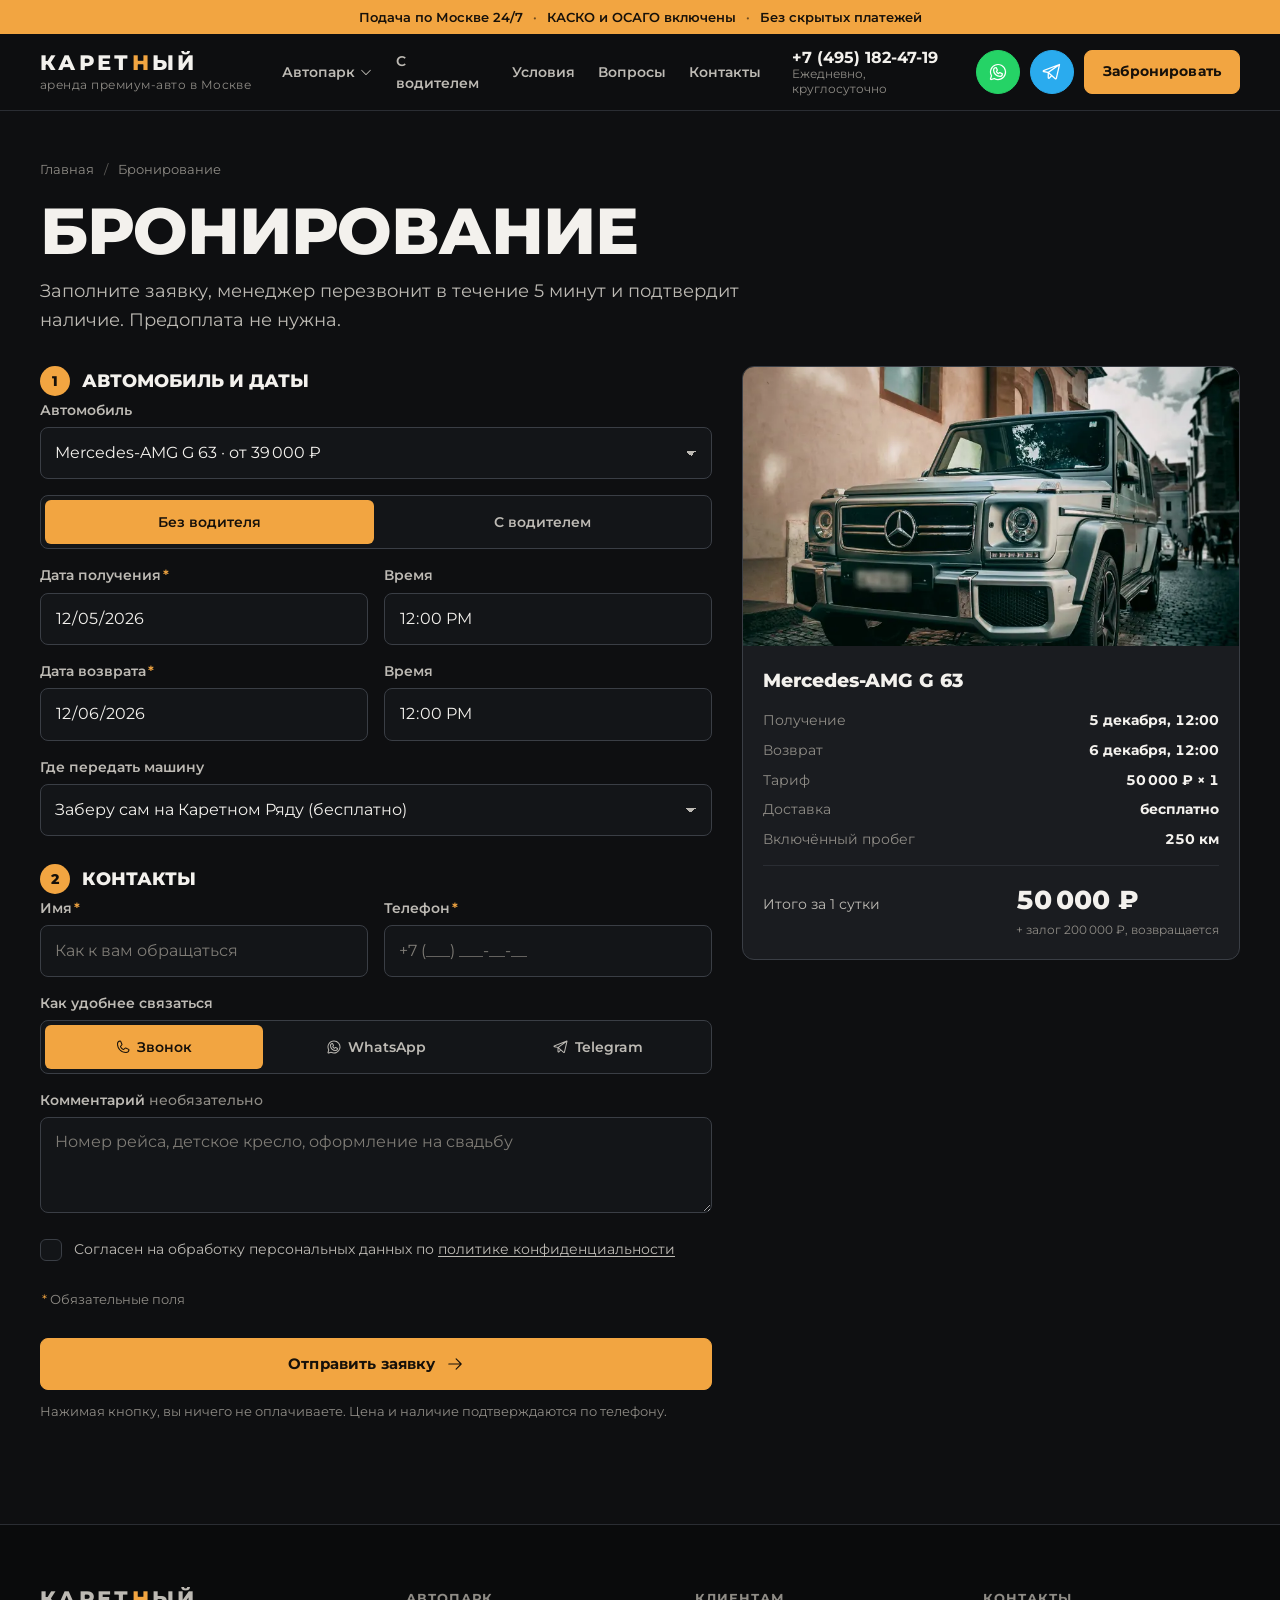
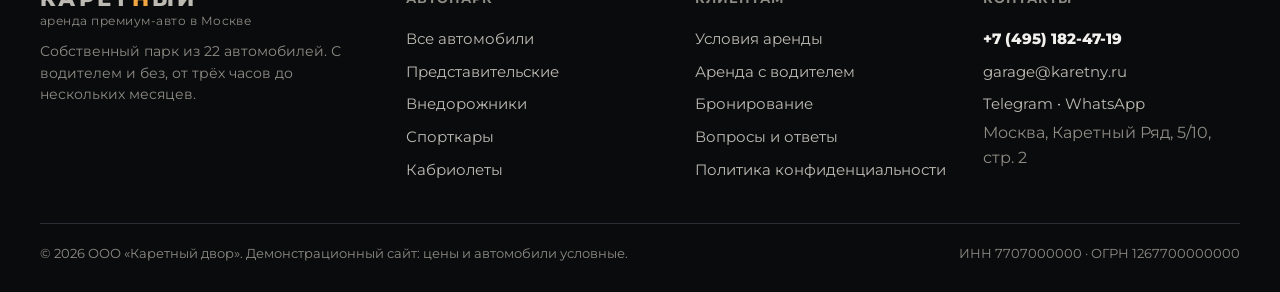
==== commit 4824c645: "Fix ui-ux-pro-max audit findings on the Каретный site - Touch targets of at least 44px on phones (he" ====
--- a/booking.html
+++ b/booking.html
@@ -8,7 +8,7 @@
 <meta name="theme-color" content="#0e0f11">
 <link rel="icon" href="data:image/svg+xml,%3Csvg xmlns=%22http://www.w3.org/2000/svg%22 viewBox=%220 0 32 32%22%3E%3Crect width=%2232%22 height=%2232%22 rx=%226%22 fill=%22%23f2a541%22/%3E%3Ctext x=%2216%22 y=%2223%22 font-family=%22Arial%22 font-weight=%22900%22 font-size=%2220%22 text-anchor=%22middle%22 fill=%22%2317110a%22%3EК%3C/text%3E%3C/svg%3E">
 <link rel="preload" href="assets/fonts/montserrat-cyrillic.woff2" as="font" type="font/woff2" crossorigin>
-<link rel="stylesheet" href="assets/css/style.css?v=27">
+<link rel="stylesheet" href="assets/css/style.css?v=34">
 <script>document.documentElement.classList.remove("no-js");</script>
 </head>
 <body>
@@ -84,25 +84,27 @@
           <div class="field"><label for="b-car">Автомобиль</label><select id="b-car" name="car"></select></div>
           <div class="seg" id="b-mode"><label><input type="radio" name="mode" value="self" checked>Без водителя</label><label><input type="radio" name="mode" value="driver">С водителем</label></div>
           <div class="form-grid form-grid--keep">
-            <div class="field"><label for="b-from">Дата получения</label><input id="b-from" name="from" type="date" required><span class="field__error">Выберите дату не раньше сегодняшней</span></div>
+            <div class="field"><label for="b-from">Дата получения<span class="req" aria-hidden="true">*</span></label><input id="b-from" name="from" type="date" required><span class="field__error">Выберите дату не раньше сегодняшней</span></div>
             <div class="field"><label for="b-from-time">Время</label><input id="b-from-time" name="fromTime" type="time" step="900" value="12:00"></div>
-            <div class="field"><label for="b-to">Дата возврата</label><input id="b-to" name="to" type="date" required><span class="field__error">Возврат должен быть позже получения</span></div>
+            <div class="field"><label for="b-to">Дата возврата<span class="req" aria-hidden="true">*</span></label><input id="b-to" name="to" type="date" required><span class="field__error">Возврат должен быть позже получения</span></div>
             <div class="field"><label for="b-to-time">Время</label><input id="b-to-time" name="toTime" type="time" step="900" value="12:00"></div>
           </div>
           <div class="field"><label for="b-place">Где передать машину</label><select id="b-place" name="place"><option value="office">Заберу сам на Каретном Ряду (бесплатно)</option><option value="garden">Доставка в пределах Садового кольца (бесплатно)</option><option value="mkad">Доставка по Москве в пределах МКАД (3 000 ₽)</option><option value="airport">Доставка в аэропорт (5 000 ₽)</option></select></div>
-          <div class="field" id="b-address-field" hidden><label for="b-address">Адрес</label><input id="b-address" name="address" autocomplete="street-address" placeholder="Улица, дом, подъезд или терминал"><span class="field__error">Укажите адрес доставки</span></div>
+          <div class="field" id="b-address-field" hidden><label for="b-address">Адрес<span class="req" aria-hidden="true">*</span></label><input id="b-address" required name="address" autocomplete="street-address" placeholder="Улица, дом, подъезд или терминал"><span class="field__error">Укажите адрес доставки</span></div>
         </fieldset>
         <fieldset class="fieldset">
           <legend><span>2</span>Контакты</legend>
           <div class="form-grid">
-            <div class="field"><label for="b-name">Имя</label><input id="b-name" name="name" autocomplete="name" required placeholder="Как к вам обращаться"><span class="field__error">Напишите имя</span></div>
-            <div class="field"><label for="b-phone">Телефон</label><input id="b-phone" name="phone" type="tel" inputmode="tel" autocomplete="tel" required placeholder="+7 (___) ___-__-__" data-phone-mask><span class="field__error">Проверьте номер: нужно 10 цифр после +7</span></div>
+            <div class="field"><label for="b-name">Имя<span class="req" aria-hidden="true">*</span></label><input id="b-name" name="name" autocomplete="name" required placeholder="Как к вам обращаться"><span class="field__error">Напишите имя</span></div>
+            <div class="field"><label for="b-phone">Телефон<span class="req" aria-hidden="true">*</span></label><input id="b-phone" name="phone" type="tel" inputmode="tel" autocomplete="tel" required placeholder="+7 (___) ___-__-__" data-phone-mask><span class="field__error">Проверьте номер: нужно 10 цифр после +7</span></div>
           </div>
           <div class="field"><span class="label">Как удобнее связаться</span>
             <div class="seg" id="b-contact"><label><input type="radio" name="contact" value="call" checked><svg class="icon" aria-hidden="true"><use href="#i-phone"/></svg>Звонок</label><label><input type="radio" name="contact" value="wa"><svg class="icon" aria-hidden="true"><use href="#i-whatsapp-logo"/></svg>WhatsApp</label><label><input type="radio" name="contact" value="tg"><svg class="icon" aria-hidden="true"><use href="#i-telegram-logo"/></svg>Telegram</label></div>
           </div>
           <div class="field"><label for="b-comment">Комментарий <i>необязательно</i></label><textarea id="b-comment" name="comment" placeholder="Номер рейса, детское кресло, оформление на свадьбу"></textarea></div>
           <label class="check" id="b-agree-wrap"><input type="checkbox" id="b-agree" name="agree"><span>Согласен на обработку персональных данных по <a href="terms.html#privacy">политике конфиденциальности</a></span></label>
+          <p class="field__error">Отметьте согласие, иначе мы не сможем обработать заявку</p>
+          <p class="form-note"><span class="req" aria-hidden="true">*</span> Обязательные поля</p>
         </fieldset>
         <button class="btn btn--block" type="submit" id="b-submit">Отправить заявку <svg class="icon icon--go" aria-hidden="true"><use href="#i-arrow-right"/></svg></button>
         <p class="note" style="margin-top:12px">Нажимая кнопку, вы ничего не оплачиваете. Цена и наличие подтверждаются по телефону.</p>
@@ -133,11 +135,11 @@
         <p>Собственный парк из 22 автомобилей. С водителем и без, от трёх часов до нескольких месяцев.</p>
       </div>
       <div>
-        <h4>Автопарк</h4>
+        <h2 class="footer__title">Автопарк</h2>
         <ul><li><a href="fleet.html">Все автомобили</a></li><li><a href="fleet.html?cls=executive">Представительские</a></li><li><a href="fleet.html?cls=suv">Внедорожники</a></li><li><a href="fleet.html?cls=sport">Спорткары</a></li><li><a href="fleet.html?cls=open">Кабриолеты</a></li></ul>
       </div>
       <div>
-        <h4>Клиентам</h4>
+        <h2 class="footer__title">Клиентам</h2>
         <ul>
           <li><a href="terms.html">Условия аренды</a></li>
           <li><a href="fleet.html?driver=1">Аренда с водителем</a></li>
@@ -147,7 +149,7 @@
         </ul>
       </div>
       <div>
-        <h4>Контакты</h4>
+        <h2 class="footer__title">Контакты</h2>
         <ul>
           <li><a class="footer__phone" href="tel:+74951824719">+7 (495) 182-47-19</a></li>
           <li><a href="mailto:garage@karetny.ru">garage@karetny.ru</a></li>
@@ -168,8 +170,8 @@
   <a class="btn" href="booking.html" data-mbar-book>Забронировать</a>
 </div>
 <div class="toast" id="toast" role="status" aria-live="polite"></div>
-<script src="assets/js/icons.js?v=27"></script>
-<script src="assets/js/data.js?v=27"></script>
-<script src="assets/js/main.js?v=27"></script>
+<script src="assets/js/icons.js?v=34"></script>
+<script src="assets/js/data.js?v=34"></script>
+<script src="assets/js/main.js?v=34"></script>
 </body>
 </html>
--- a/assets/css/style.css
+++ b/assets/css/style.css
@@ -49,7 +49,8 @@
 
 /* ---------- Base ---------- */
 *, *::before, *::after { box-sizing: border-box; }
-html { -webkit-text-size-adjust: 100%; scroll-behavior: smooth; scroll-padding-top: calc(var(--header-h) + 16px); }
+html { -webkit-text-size-adjust: 100%; scroll-behavior: smooth; scroll-padding-top: calc(var(--header-h) + 16px); scroll-padding-bottom: calc(var(--bar-h, 0px) + 16px); }
+a, button, input, select, textarea, label, summary { touch-action: manipulation; }
 @media (prefers-reduced-motion: reduce) { html { scroll-behavior: auto; } }
 body { margin: 0; background: var(--bg); color: var(--text); font-family: var(--font); font-size: 16px; line-height: 1.55; font-weight: 400; -webkit-font-smoothing: antialiased; text-rendering: optimizeLegibility; overflow-x: hidden; }
 img { display: block; max-width: 100%; height: auto; }
@@ -108,7 +109,7 @@
 .logo { display: inline-flex; flex-direction: column; line-height: 1; gap: 5px; flex: none; }
 .logo__word { font-weight: 800; font-size: 1.3rem; letter-spacing: 0.16em; text-transform: uppercase; }
 .logo__word b { color: var(--accent); font-weight: 800; }
-.logo__sub { font-size: 0.6875rem; color: var(--muted); letter-spacing: 0.04em; }
+.logo__sub { font-size: 0.75rem; color: var(--muted); letter-spacing: 0.04em; }
 .nav { display: flex; align-items: center; gap: clamp(14px, 1.8vw, 28px); margin-right: auto; }
 .nav a, .nav__drop > button { display: inline-flex; align-items: center; gap: 4px; padding: 8px 0; font-size: 0.9rem; font-weight: 600; color: var(--text-2); background: none; border: 0; transition: color 0.2s; }
 .nav a:hover, .nav a[aria-current="page"], .nav__drop > button:hover, .nav__drop.is-open > button { color: var(--text); }
@@ -124,8 +125,8 @@
 .header__contacts { display: flex; align-items: center; gap: 10px; }
 .header__phone { display: flex; flex-direction: column; line-height: 1.2; margin-right: 6px; }
 .header__phone a { font-weight: 700; font-size: 1rem; white-space: nowrap; }
-.header__phone small { font-size: 0.72rem; color: var(--muted); }
-.header .ibtn { width: 40px; height: 40px; border-radius: 50%; }
+.header__phone small { font-size: 0.75rem; color: var(--muted); }
+.header .ibtn { width: 44px; height: 44px; border-radius: 50%; }
 .burger { display: none; }
 @media (max-width: 1180px) { .header__phone small { display: none; } .header .header__msg { display: none; } }
 @media (max-width: 980px) {
@@ -173,7 +174,7 @@
 .hero__call a { font-weight: 800; font-size: 1.15rem; }
 .hero__call small { color: var(--muted); font-size: 0.8rem; }
 .brands { display: flex; flex-wrap: wrap; gap: 8px; }
-.brands a { padding: 8px 14px; border-radius: 999px; border: 1px solid rgb(255 255 255 / 0.14); font-size: 0.82rem; font-weight: 600; color: var(--text-2); background: rgb(14 15 17 / 0.5); transition: border-color 0.2s, color 0.2s, background-color 0.2s; }
+.brands a { display: inline-flex; align-items: center; min-height: 44px; padding: 0 16px; border-radius: 999px; border: 1px solid rgb(255 255 255 / 0.14); font-size: 0.82rem; font-weight: 600; color: var(--text-2); background: rgb(14 15 17 / 0.5); transition: border-color 0.2s, color 0.2s, background-color 0.2s; }
 .brands a:hover { border-color: var(--accent); color: var(--text); }
 @media (max-width: 720px) {
   .hero::after { background: linear-gradient(0deg, var(--bg) 0%, rgb(5 5 6 / 0.82) 45%, rgb(5 5 6 / 0.35) 100%); }
@@ -208,7 +209,7 @@
 .tab span { font-size: 0.78rem; color: var(--muted); font-weight: 600; }
 .tab:hover { color: var(--text); border-color: var(--text-2); }
 .tab[aria-pressed="true"], .tab[aria-selected="true"] { background: var(--accent); border-color: var(--accent); color: var(--accent-ink); }
-.tab[aria-pressed="true"] span, .tab[aria-selected="true"] span { color: rgb(23 17 10 / 0.65); }
+.tab[aria-pressed="true"] span, .tab[aria-selected="true"] span { color: rgb(23 17 10 / 0.82); }
 
 /* ---------- Car card ---------- */
 .cards { display: grid; grid-template-columns: repeat(3, minmax(0, 1fr)); gap: clamp(14px, 1.6vw, 24px); }
@@ -220,7 +221,7 @@
 .card__media img { width: 100%; height: 100%; object-fit: cover; transition: transform 0.7s var(--ease); }
 .card:hover .card__media img { transform: scale(1.04); }
 .badges { position: absolute; top: 12px; left: 12px; display: flex; gap: 6px; z-index: 1; }
-.badge { padding: 4px 10px; border-radius: 6px; font-size: 0.72rem; font-weight: 800; text-transform: uppercase; letter-spacing: 0.04em; background: var(--text); color: var(--paper-ink); }
+.badge { padding: 4px 10px; border-radius: 6px; font-size: 0.75rem; font-weight: 800; text-transform: uppercase; letter-spacing: 0.04em; background: var(--text); color: var(--paper-ink); }
 .badge--new { background: var(--new); color: #fff; }
 .badge--sale { background: var(--sale); color: #fff; }
 .badge--hit { background: var(--accent); color: var(--accent-ink); }
@@ -328,8 +329,8 @@
 .footer__grid { display: grid; grid-template-columns: 1.3fr repeat(3, minmax(0, 1fr)); gap: 32px; }
 @media (max-width: 900px) { .footer__grid { grid-template-columns: 1fr 1fr; } }
 @media (max-width: 520px) { .footer__grid { grid-template-columns: 1fr; } }
-.footer h4 { font-size: 0.8rem; text-transform: uppercase; letter-spacing: 0.08em; color: var(--muted); margin-bottom: 14px; font-weight: 700; }
-.footer li + li { margin-top: 8px; }
+.footer__title { font-size: 0.8rem; text-transform: uppercase; letter-spacing: 0.08em; color: var(--muted); margin-bottom: 14px; font-weight: 700; }
+.footer li a { display: inline-block; padding-block: 6px; }
 .footer a { color: var(--text-2); font-size: 0.92rem; transition: color 0.2s; }
 .footer a:hover { color: var(--text); }
 .footer__about p { color: var(--muted); font-size: 0.88rem; margin-top: 14px; max-width: 34ch; }
@@ -361,7 +362,7 @@
 .field__error { font-size: 0.82rem; color: var(--error); display: none; }
 .field.is-invalid input, .field.is-invalid select, .field.is-invalid textarea { border-color: var(--error); }
 .field.is-invalid .field__error { display: block; }
-.check { display: flex; gap: 12px; align-items: flex-start; font-size: 0.85rem; color: var(--text-2); cursor: pointer; }
+.check { display: flex; gap: 12px; align-items: flex-start; min-height: 44px; padding-block: 10px; font-size: 0.85rem; color: var(--text-2); cursor: pointer; }
 .check input { appearance: none; -webkit-appearance: none; flex: none; width: 22px; height: 22px; margin: 0; border-radius: 6px; border: 1px solid var(--line-2); background: var(--bg-2); display: grid; place-items: center; cursor: pointer; }
 .check input:checked { background: var(--accent); border-color: var(--accent); }
 .check input:checked::after { content: ""; width: 6px; height: 11px; border: solid var(--accent-ink); border-width: 0 2px 2px 0; transform: translateY(-1px) rotate(45deg); }
@@ -402,13 +403,13 @@
 .fgroup .check { color: var(--text); font-size: 0.9rem; align-items: center; }
 .fgroup .check span { margin-left: auto; color: var(--muted); font-size: 0.8rem; }
 .range { display: grid; grid-template-columns: 1fr 1fr; gap: 8px; }
-.range .field input { min-height: 44px; font-size: 0.9rem; }
+.range .field input { min-height: 44px; font-size: 1rem; }
 .filters__reset { width: 100%; margin-top: 12px; }
 .fleet__bar { display: flex; flex-wrap: wrap; justify-content: space-between; align-items: center; gap: 12px; margin-bottom: 16px; }
 .fleet__count { color: var(--text-2); font-size: 0.92rem; }
 .fleet__count b { color: var(--text); }
 .fleet__tools { display: flex; gap: 8px; align-items: center; }
-.fleet__tools .field select { min-height: 44px; font-size: 0.9rem; min-width: 210px; }
+.fleet__tools .field select { min-height: 44px; font-size: 1rem; min-width: 220px; }
 .filters-open { display: none; }
 .rows { display: grid; gap: 14px; }
 .row { position: relative; display: grid; grid-template-columns: minmax(0, 0.95fr) minmax(0, 1fr); background: var(--card); border: 1px solid var(--line); border-radius: var(--r); overflow: hidden; transition: border-color 0.25s; }
@@ -507,7 +508,7 @@
 .toast.is-shown { opacity: 1; visibility: visible; transform: translate(-50%, 0); }
 
 /* ---------- Reveal ---------- */
-.reveal { opacity: 0; transform: translateY(16px); transition: opacity 0.7s var(--ease), transform 0.7s var(--ease); transition-delay: calc(var(--i, 0) * 60ms); }
+.reveal { opacity: 0; transform: translateY(16px); transition: opacity 0.6s var(--ease), transform 0.6s var(--ease); transition-delay: calc(var(--i, 0) * 50ms); }
 .reveal.is-in { opacity: 1; transform: none; }
 .no-js .reveal { opacity: 1; transform: none; }
 @media (prefers-reduced-motion: reduce) {
@@ -534,3 +535,25 @@
 .panel > * { min-width: 0; }
 @media (max-width: 420px) { .panel__actions .ibtn { width: 46px; height: 52px; } }
 @media (max-width: 560px) { .form-grid--keep { grid-template-columns: 1fr 1fr; gap: 12px; } }
+
+/* ---------- Audit fixes (ui-ux-pro-max) ---------- */
+/* Hit areas: small text links get a 44px touch target without changing their look. */
+.link, .header__phone a, .hero__call a, .footer__phone, .lead-band a.tel, .ask a.tel, .contact > a, .drawer__phone, .logo { position: relative; }
+.link::before, .header__phone a::before, .hero__call a::before, .footer__phone::before, .lead-band a.tel::before, .ask a.tel::before, .contact > a::before, .drawer__phone::before, .logo::before { content: ""; position: absolute; inset: -12px 0; }
+.ibtn { flex: none; }
+.row__actions .btn, .card__actions .btn { min-width: 0; }
+.price b, .row__price b, .tariffs dd, .total b, .stat b, .car-top__price b, .facts dd { font-variant-numeric: tabular-nums; }
+.nav__drop.is-active > button { color: var(--text); box-shadow: inset 0 -2px 0 var(--accent); }
+.req { color: var(--accent); margin-left: 2px; }
+.form-note { font-size: 0.82rem; color: var(--muted); }
+.check + .field__error { margin-top: -6px; }
+.check.is-invalid + .field__error { display: block; }
+.btn.is-loading { pointer-events: none; opacity: 0.85; }
+.btn.is-loading::after { content: ""; width: 16px; height: 16px; border-radius: 50%; border: 2px solid currentColor; border-right-color: transparent; animation: spin 0.7s linear infinite; }
+.btn.is-loading .icon { display: none; }
+@keyframes spin { to { transform: rotate(360deg); } }
+@media (prefers-reduced-motion: reduce) { .btn.is-loading::after { animation-duration: 2s; } }
+.lead-band .req { color: #9a4a06; }
+.footer li a { padding-block: 11px; }
+@media (min-width: 981px) { .footer li a { padding-block: 5px; } }
+@media (max-width: 420px) { .header .logo__sub { display: none; } .header__inner { gap: 12px; } }
